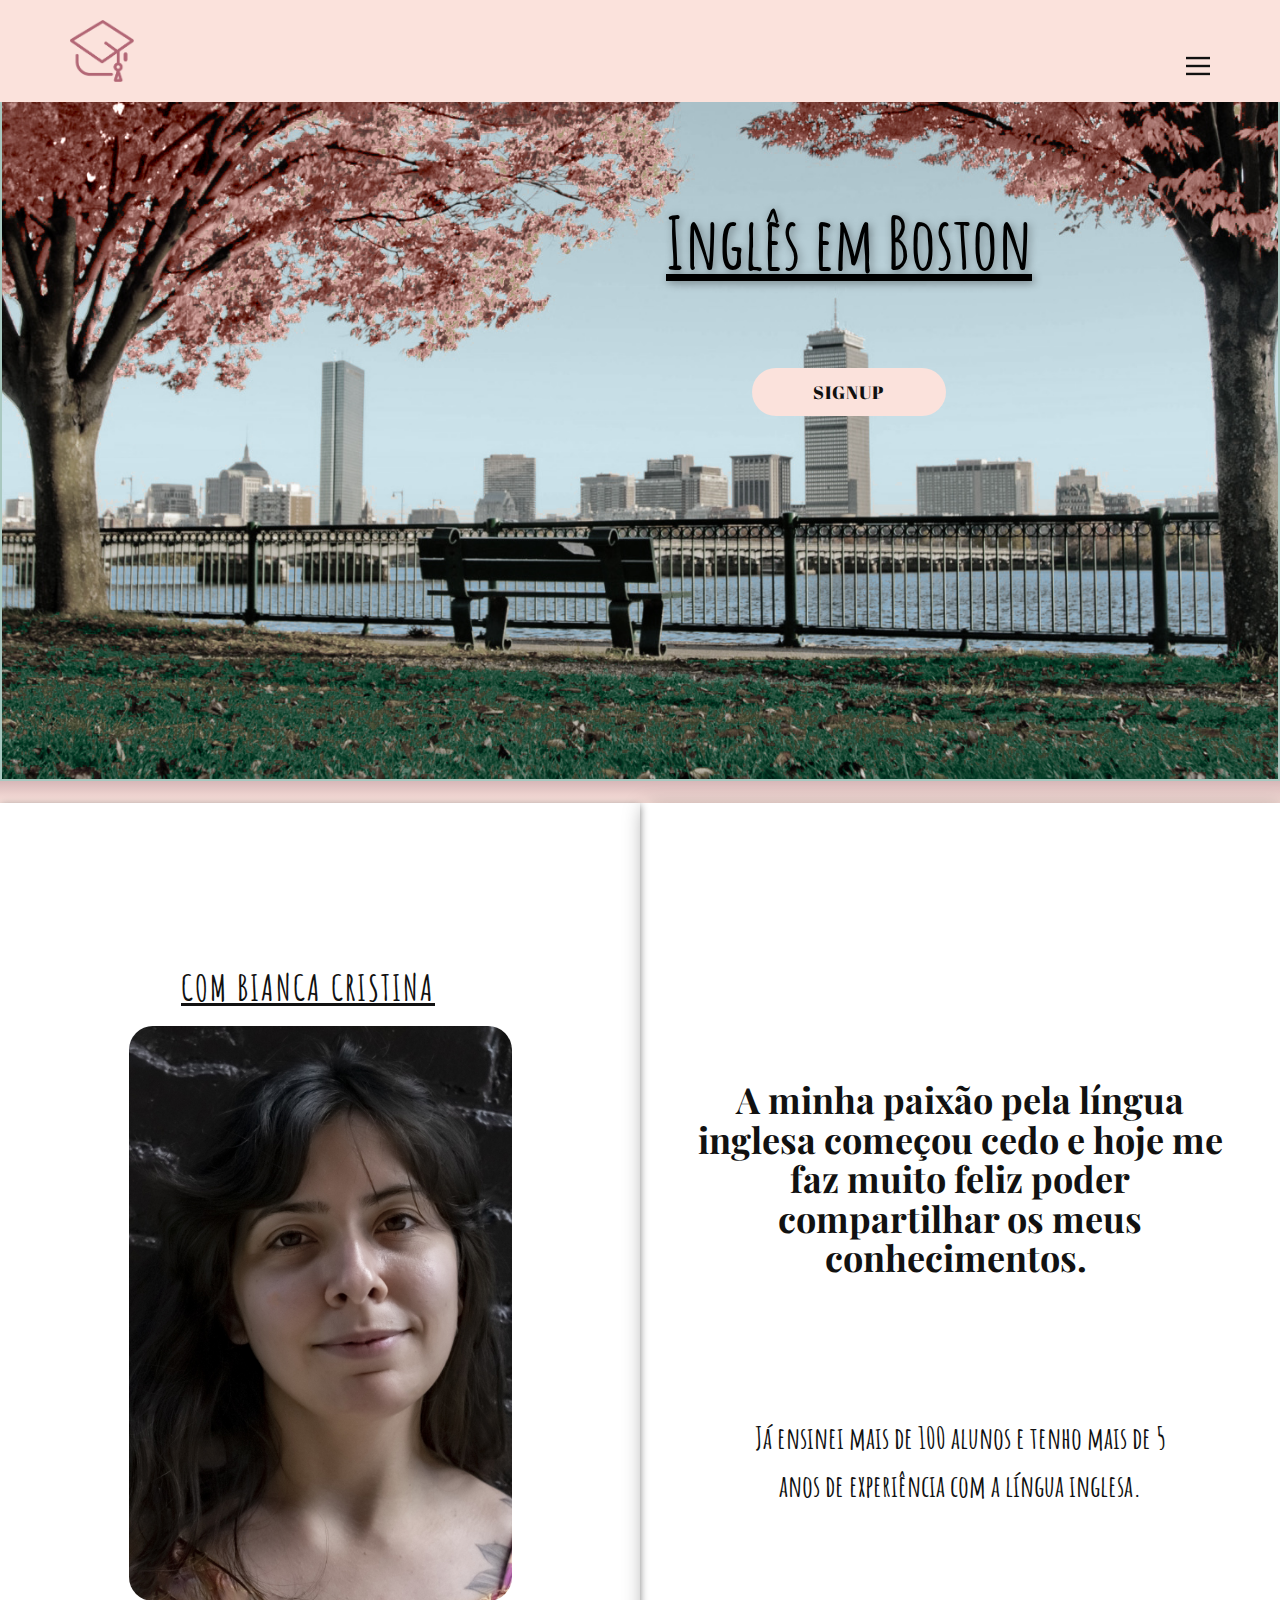
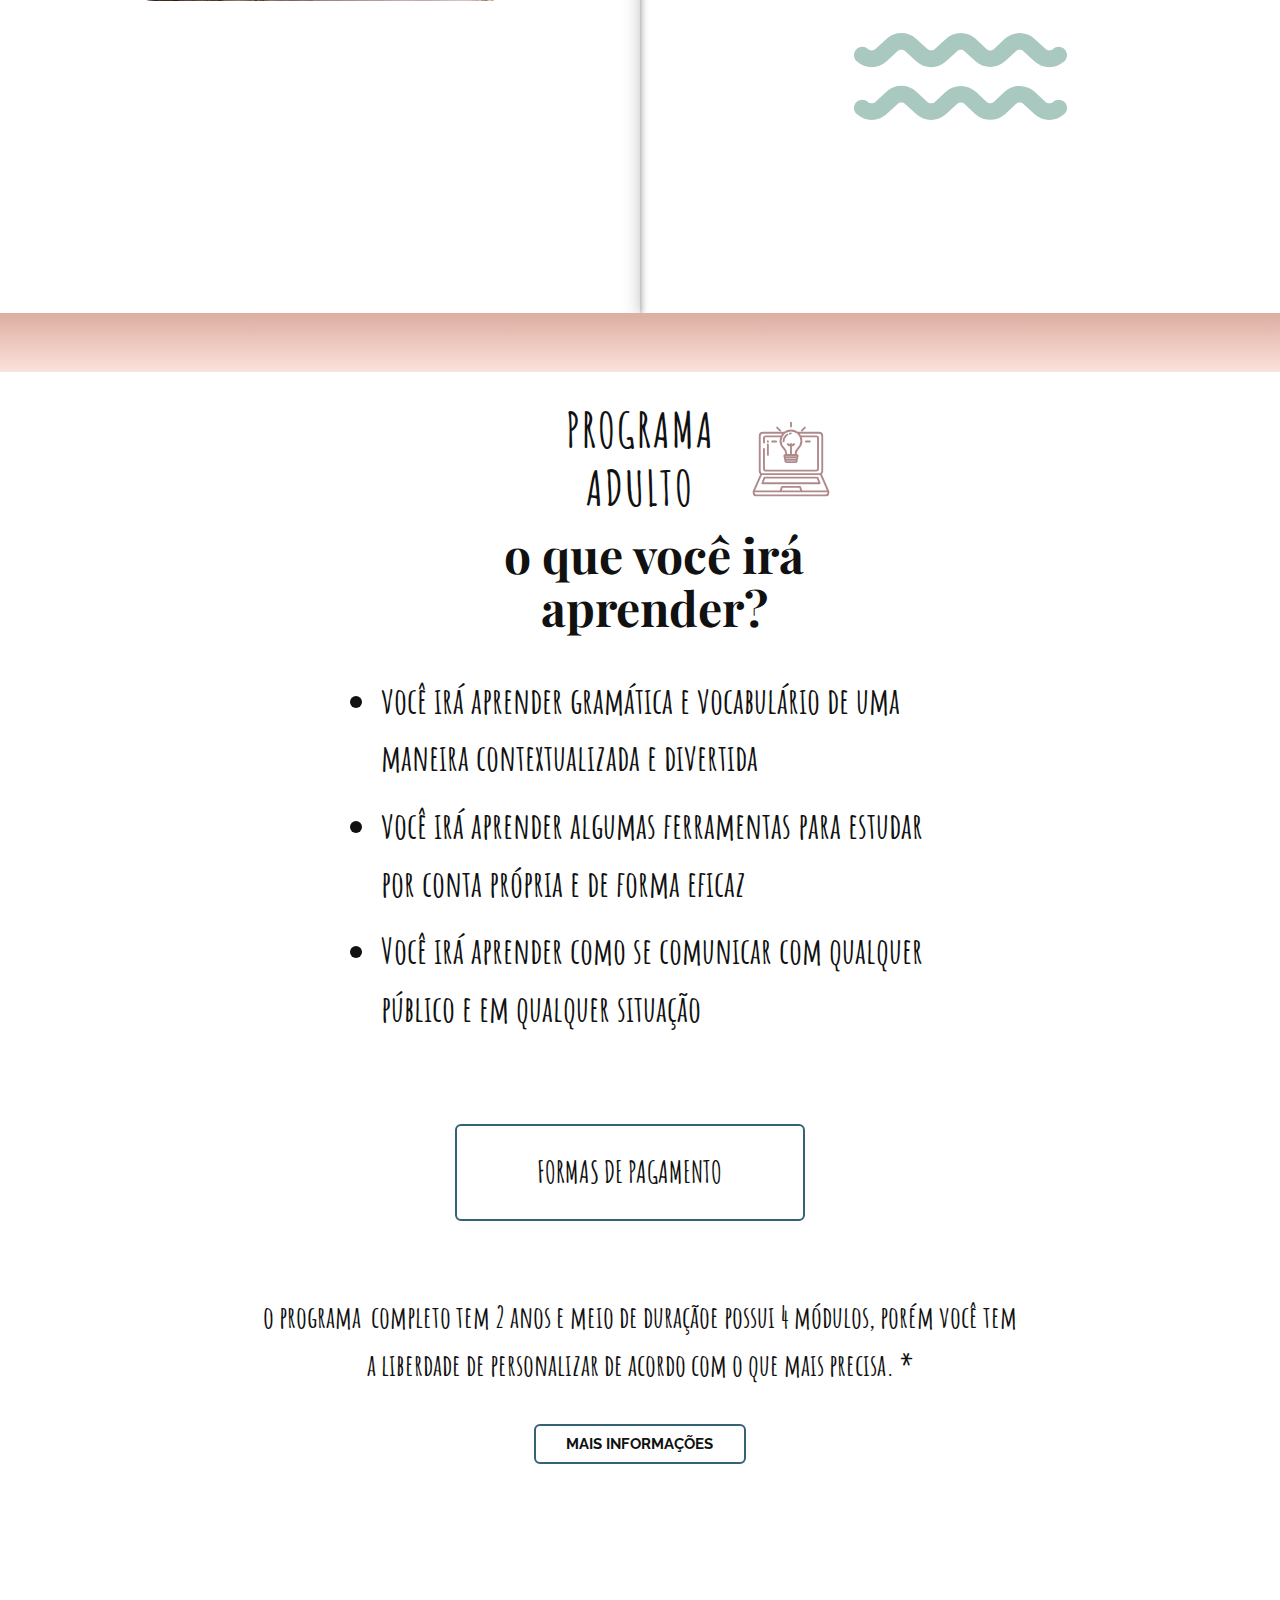
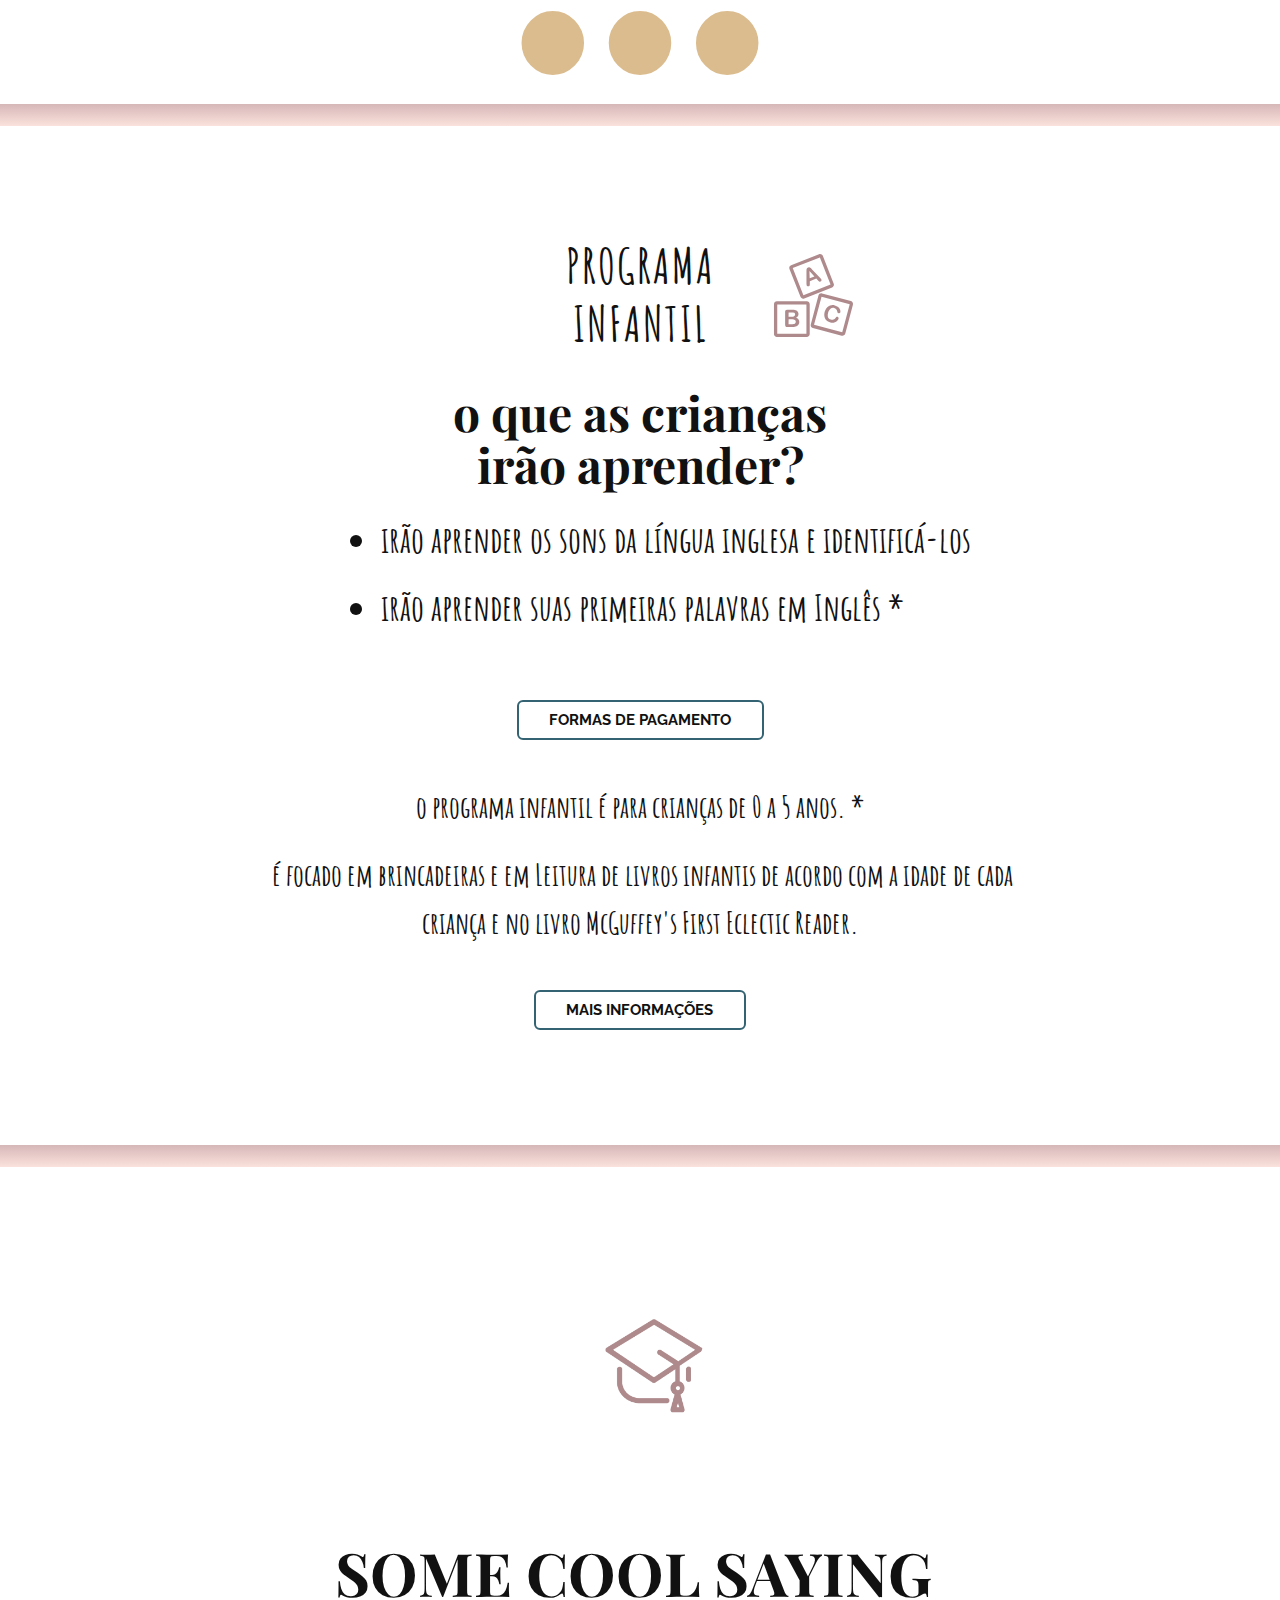
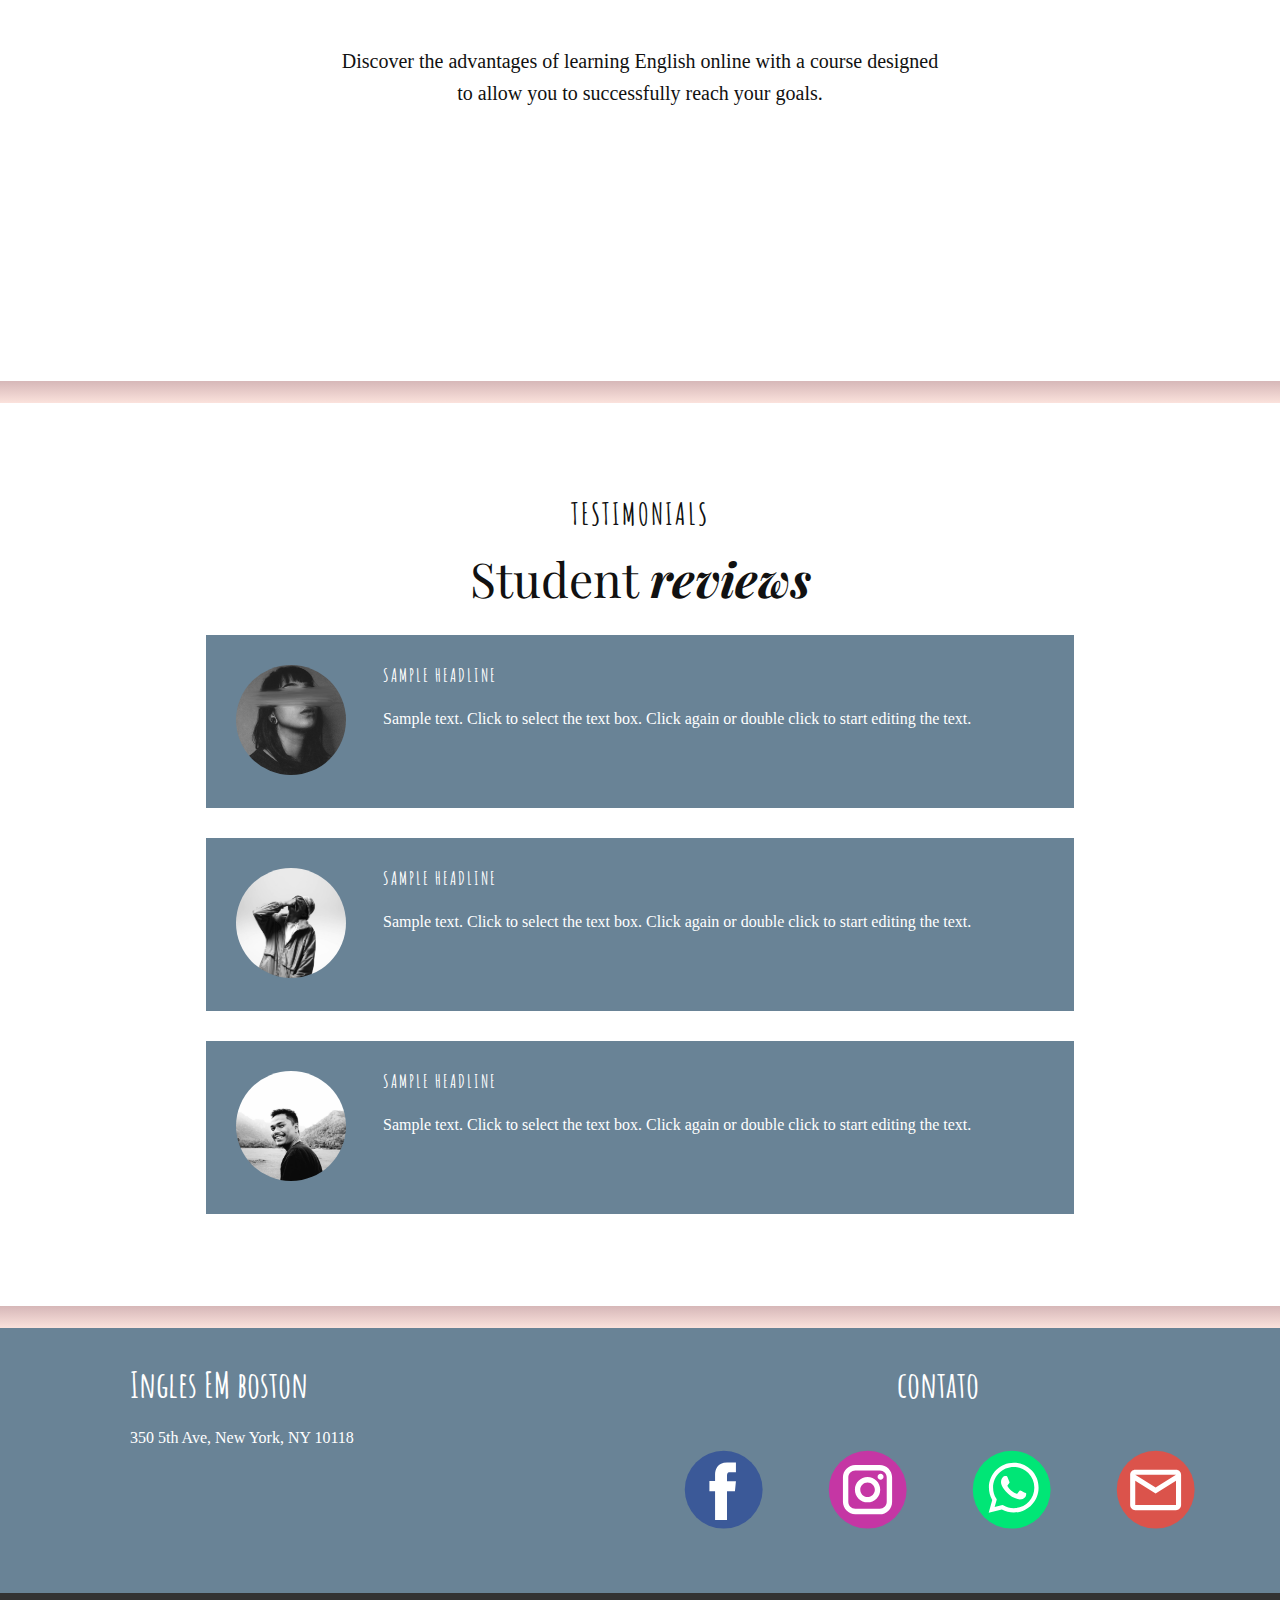
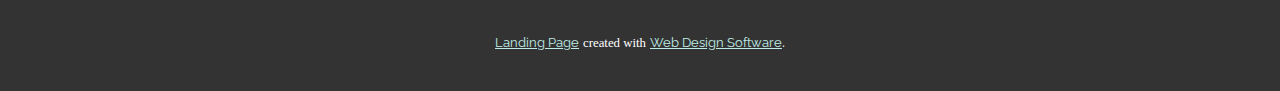
==== index.html @ 0d4ca905 "Add files via upload" ====
<!DOCTYPE html>
<html style="font-size: 16px;" lang="pt-US">
  <head>
    <meta name="viewport" content="width=device-width, initial-scale=1.0">
    <meta charset="utf-8">
    <meta name="keywords" content="English without rules. Start speaking properly!, Feature of my technique, Certified English teacher with 7 years of experience, What do you learn, Our course for those who:, English without rules. Start speaking properly!, Student reviews, + 1 141 66 77">
    <meta name="description" content="">
    <meta name="page_type" content="np-template-header-footer-from-plugin">
    <title>Page 1</title>
    <link rel="stylesheet" href="nicepage.css" media="screen">
<link rel="stylesheet" href="Page-1.css" media="screen">
    <script class="u-script" type="text/javascript" src="jquery.js" defer=""></script>
    <script class="u-script" type="text/javascript" src="nicepage.js" defer=""></script>
    <meta name="generator" content="Nicepage 3.15.3, nicepage.com">
    <link rel="icon" href="images/favicon.png">
    
    <link id="u-theme-google-font" rel="stylesheet" href="https://fonts.googleapis.com/css?family=Raleway:100,100i,200,200i,300,300i,400,400i,500,500i,600,600i,700,700i,800,800i,900,900i">
    <link id="u-page-google-font" rel="stylesheet" href="https://fonts.googleapis.com/css?family=Playfair+Display:400,400i,500,500i,600,600i,700,700i,800,800i,900,900i|Abril+Fatface:400">
    
    
    
    
    
    
    
    
    
    
    
    
    
    <script type="application/ld+json">{
		"@context": "http://schema.org",
		"@type": "Organization",
		"name": "emboston",
		"url": "index.html",
		"logo": "images/chapeu-bipng.png",
		"sameAs": [
				"https://www.facebook.com/Ingl%C3%AAs-em-Boston-107835641456613",
				"https://www.instagram.com/iebiancacristina/",
				"https://api.whatsapp.com/send?phone=16179925750",
				"https://nicepage.com/c/product-list-html-templates"
		]
}</script>
    <meta property="og:title" content="Page 1">
    <meta property="og:type" content="website">
    <meta name="theme-color" content="#38817a">
    <link rel="canonical" href="index.html">
    <meta property="og:url" content="index.html">
  <script>
    function gdprConfirmed() {
        return true;
    }
    if (gdprConfirmed()) {
    document.write("\
    \
    <!-- Google Analytics -->\
    <gascript async src=\"https://www.googletagmanager.com/gtag/js?id=UA-198109753-2\"></gascript>\
    <gascript>\
        window.dataLayer = window.dataLayer || [];\
        function gtag(){dataLayer.push(arguments);}\
        gtag('js', new Date());\
        gtag('config', 'UA-198109753-2');\
    </gascript>\
    <!-- End Google Analytics -->\
    ".replace(/gascript/g, 'script'));
    }
    </script></head>
  <body data-home-page="Page-1.html" data-home-page-title="Page 1" class="u-body u-overlap"><header class="u-clearfix u-header u-sticky u-white u-header" id="sec-c022"><div class="u-clearfix u-sheet u-sheet-1">
        <a href="https://nicepage.com" class="u-image u-logo u-image-1" data-image-width="282" data-image-height="274">
          <img src="images/chapeu-bipng.png" class="u-logo-image u-logo-image-1" data-image-width="64">
        </a>
        <nav class="u-align-left u-font-size-14 u-menu u-menu-dropdown u-nav-spacing-25 u-offcanvas u-menu-1" data-responsive-from="XL">
          <div class="menu-collapse">
            <a class="u-button-style u-nav-link" href="#" style="padding: 4px 0px; font-size: calc(1em + 8px);">
              <svg class="u-svg-link" preserveAspectRatio="xMidYMin slice" viewBox="0 0 302 302" style=""><use xmlns:xlink="http://www.w3.org/1999/xlink" xlink:href="#svg-7b92"></use></svg>
              <svg xmlns="http://www.w3.org/2000/svg" xmlns:xlink="http://www.w3.org/1999/xlink" version="1.1" id="svg-7b92" x="0px" y="0px" viewBox="0 0 302 302" style="enable-background:new 0 0 302 302;" xml:space="preserve" class="u-svg-content"><g><rect y="36" width="302" height="30"></rect><rect y="236" width="302" height="30"></rect><rect y="136" width="302" height="30"></rect>
</g><g></g><g></g><g></g><g></g><g></g><g></g><g></g><g></g><g></g><g></g><g></g><g></g><g></g><g></g><g></g></svg>
            </a>
          </div>
          <div class="u-custom-menu u-nav-container">
            <ul class="u-nav u-unstyled u-nav-1"><li class="u-nav-item"><a class="u-button-style u-nav-link u-text-active-palette-1-base u-text-hover-palette-2-base" href="Page-1.html#sec-4484" data-page-id="183409374" style="padding: 10px;">home</a>
</li><li class="u-nav-item"><a class="u-button-style u-nav-link u-text-active-palette-1-base u-text-hover-palette-2-base" href="https://www.calendar.com/biancacristina/english/" style="padding: 10px;">Free consultation</a>
</li><li class="u-nav-item"><a class="u-button-style u-nav-link u-text-active-palette-1-base u-text-hover-palette-2-base" href="Page-1.html#sec-b39c" data-page-id="183409374" style="padding: 10px;">About Bianca</a>
</li><li class="u-nav-item"><a class="u-button-style u-nav-link u-text-active-palette-1-base u-text-hover-palette-2-base" href="Page-1.html#sec-cc97" data-page-id="183409374" style="padding: 10px;">Adult Program</a>
</li><li class="u-nav-item"><a class="u-button-style u-nav-link u-text-active-palette-1-base u-text-hover-palette-2-base" href="Page-1.html#carousel_9c53" data-page-id="183409374" style="padding: 10px;">Children Program</a>
</li><li class="u-nav-item"><a class="u-button-style u-nav-link u-text-active-palette-1-base u-text-hover-palette-2-base" href="Page-1.html#sec-eed5" data-page-id="183409374" style="padding: 10px;">contact</a>
</li></ul>
          </div>
          <div class="u-custom-menu u-nav-container-collapse">
            <div class="u-align-center u-black u-container-style u-inner-container-layout u-opacity u-opacity-95 u-sidenav">
              <div class="u-sidenav-overflow">
                <div class="u-menu-close"></div>
                <ul class="u-align-center u-nav u-popupmenu-items u-unstyled u-nav-2"><li class="u-nav-item"><a class="u-button-style u-nav-link" href="Page-1.html#sec-4484" data-page-id="183409374" style="padding: 10px;">home</a>
</li><li class="u-nav-item"><a class="u-button-style u-nav-link" href="https://www.calendar.com/biancacristina/english/" style="padding: 10px;">Free consultation</a>
</li><li class="u-nav-item"><a class="u-button-style u-nav-link" href="Page-1.html#sec-b39c" data-page-id="183409374" style="padding: 10px;">About Bianca</a>
</li><li class="u-nav-item"><a class="u-button-style u-nav-link" href="Page-1.html#sec-cc97" data-page-id="183409374" style="padding: 10px;">Adult Program</a>
</li><li class="u-nav-item"><a class="u-button-style u-nav-link" href="Page-1.html#carousel_9c53" data-page-id="183409374" style="padding: 10px;">Children Program</a>
</li><li class="u-nav-item"><a class="u-button-style u-nav-link" href="Page-1.html#sec-eed5" data-page-id="183409374" style="padding: 10px;">contact</a>
</li></ul>
              </div>
            </div>
            <div class="u-black u-menu-overlay u-opacity u-opacity-70"></div>
          </div>
        </nav>
      </div></header>
    <section class="u-align-center u-border-2 u-border-custom-color-9 u-clearfix u-image u-section-1" id="sec-4484" data-image-width="1600" data-image-height="900">
      <div class="u-clearfix u-sheet u-sheet-1">
        <h1 class="u-text u-text-black u-text-1" data-animation-name="zoomIn" data-animation-duration="1000" data-animation-delay="0" data-animation-direction="Down">Inglês em Bost​on</h1>
        <a href="https://www.calendar.com/ingles-em-boston/15-30-meetings/" class="u-btn u-btn-round u-button-style u-custom-color-16 u-custom-font u-hover-custom-color-14 u-radius-50 u-btn-1">signup</a>
      </div>
    </section>
    <section class="u-clearfix u-gradient u-section-2" id="sec-4e7a">
      <div class="u-clearfix u-sheet u-sheet-1"></div>
    </section>
    <section class="u-clearfix u-valign-middle-lg u-valign-middle-xl u-section-3" id="sec-8305">
      <div class="u-clearfix u-expanded-width u-layout-wrap u-layout-wrap-1">
        <div class="u-layout">
          <div class="u-layout-row">
            <div class="u-container-style u-layout-cell u-right-cell u-shape-rectangle u-size-30 u-layout-cell-1">
              <div class="u-container-layout u-container-layout-1">
                <h6 class="u-text u-text-1">COM BIANCA CRISTINA</h6>
                <img class="u-image u-image-round u-radius-24 u-image-1" src="images/bianca_ME.jpg" alt="" data-image-width="1066" data-image-height="1600">
              </div>
            </div>
            <div class="u-container-style u-layout-cell u-left-cell u-opacity u-opacity-55 u-shape-rectangle u-size-30 u-layout-cell-2">
              <div class="u-container-layout u-container-layout-2">
                <h2 class="u-align-center u-custom-font u-font-playfair-display u-text u-text-2">
                  <span style="font-weight: 700;">A minha paixão pela língua inglesa começou cedo e hoje me faz muito feliz poder compartilhar os meus conhecimentos.&nbsp;</span>
                </h2>
                <p class="u-align-center u-custom-font u-heading-font u-text u-text-3">Já ensinei mais de 100 alunos e tenho mais de 5 anos de experiência com a língua inglesa.</p><span class="u-icon u-icon-circle u-text-custom-color-9 u-icon-1"><svg class="u-svg-link" preserveAspectRatio="xMidYMin slice" viewBox="0 0 512 512" style=""><use xmlns:xlink="http://www.w3.org/1999/xlink" xlink:href="#svg-22c2"></use></svg><svg class="u-svg-content" viewBox="0 0 512 512" id="svg-22c2"><path d="m469.539 360.599c-12.87 0-25.74-4.721-36.002-14.162l-26.416-24.304c-5.116-4.708-12.813-4.684-17.902.058l-25.486 23.749c-20.328 18.943-52.175 18.944-72.503 0l-25.486-23.749c-5.088-4.74-12.784-4.766-17.902-.058l-26.416 24.303c-20.525 18.884-51.48 18.883-72.005 0l-26.559-24.436c-5.084-4.678-12.754-4.679-17.839 0l-26.559 24.435c-20.525 18.883-51.48 18.884-72.005 0-8.129-7.479-8.656-20.131-1.178-28.26 7.478-8.128 20.131-8.657 28.26-1.178 5.086 4.679 12.754 4.678 17.84 0l26.559-24.435c20.524-18.883 51.48-18.883 72.004 0l26.56 24.436c5.085 4.678 12.755 4.679 17.84 0l26.415-24.303c9.862-9.073 22.641-14.064 36-14.064h.172c13.422.043 26.236 5.12 36.082 14.295l25.486 23.749c5.12 4.771 12.844 4.771 17.964 0l25.486-23.749c9.846-9.175 22.66-14.251 36.082-14.294 13.404-.019 26.268 4.952 36.172 14.064l26.416 24.303c5.085 4.678 12.755 4.679 17.84 0 8.128-7.479 20.781-6.951 28.26 1.178s6.951 20.781-1.178 28.26c-10.262 9.441-23.132 14.162-36.002 14.162zm36.002-141.163c8.129-7.479 8.656-20.131 1.178-28.26s-20.131-8.657-28.26-1.178c-5.085 4.679-12.755 4.679-17.84 0l-26.416-24.303c-9.904-9.112-22.769-14.082-36.172-14.064-13.422.043-26.236 5.12-36.082 14.294l-25.486 23.749c-5.12 4.771-12.844 4.771-17.964 0l-25.486-23.749c-9.846-9.175-22.66-14.252-36.082-14.295-.057 0-.114 0-.172 0-13.36 0-26.139 4.991-36 14.064l-26.415 24.303c-5.085 4.679-12.755 4.679-17.84 0l-26.56-24.436c-20.524-18.883-51.48-18.882-72.004 0l-26.559 24.435c-5.086 4.678-12.754 4.679-17.84 0-8.128-7.479-20.782-6.951-28.26 1.178-7.479 8.128-6.951 20.781 1.178 28.26 20.524 18.883 51.479 18.883 72.005 0l26.559-24.435c5.085-4.679 12.755-4.679 17.839 0l26.56 24.436c20.524 18.883 51.479 18.883 72.005 0l26.416-24.303c5.118-4.708 12.814-4.682 17.902.058l25.486 23.749c20.329 18.944 52.176 18.943 72.503 0l25.486-23.749c5.089-4.742 12.786-4.765 17.902-.058l26.416 24.304c10.262 9.441 23.132 14.162 36.002 14.162 12.869.001 25.739-4.72 36.001-14.162z"></path></svg></span>
              </div>
            </div>
          </div>
        </div>
      </div>
    </section>
    <section class="skrollable u-clearfix u-gradient u-section-4" id="sec-b39c">
      <div class="u-clearfix u-sheet u-sheet-1"></div>
    </section>
    <section class="u-align-center u-clearfix u-section-5" id="sec-cc97">
      <div class="u-clearfix u-sheet u-valign-middle u-sheet-1">
        <h6 class="u-text u-text-1">programa adulto</h6><span class="u-icon u-icon-circle u-text-custom-color-11 u-icon-1"><svg class="u-svg-link" preserveAspectRatio="xMidYMin slice" viewBox="0 0 512 512" style=""><use xmlns:xlink="http://www.w3.org/1999/xlink" xlink:href="#svg-9888"></use></svg><svg class="u-svg-content" viewBox="0 0 512 512" id="svg-9888"><path d="M444,414.589a5.836,5.836,0,0,0,.7-5.433l-13.49-36.282A5.968,5.968,0,0,0,425.588,369H86.412a6.005,6.005,0,0,0-5.625,3.915L67.3,409.154A5.782,5.782,0,0,0,72.922,417H439.078A5.852,5.852,0,0,0,444,414.589ZM81.551,405l9.032-24H421.417l9.032,24Z"></path><path d="M108,157.112a6,6,0,0,0-6,6v66.616a6,6,0,0,0,12,0V163.112A6,6,0,0,0,108,157.112Z"></path><path d="M108,136.156a6,6,0,0,0-6,6v3.2a6,6,0,0,0,12,0v-3.2A6,6,0,0,0,108,136.156Z"></path><path d="M256,54.541a6,6,0,0,0,6-6v-25.3a6,6,0,0,0-12,0v25.3A6,6,0,0,0,256,54.541Z"></path><path d="M351.3,150h25.313a6,6,0,0,0,0-12H351.3a6,6,0,0,0,0,12Z"></path><path d="M160.7,138H135.385a6,6,0,0,0,0,12H160.7a6,6,0,0,0,0-12Z"></path><path d="M325.242,80.584a5.978,5.978,0,0,0,4.241-1.756l19.753-19.74a6,6,0,1,0-8.483-8.488L321,70.34a6,6,0,0,0,4.241,10.244Z"></path><path d="M182.517,78.828A6,6,0,0,0,191,70.34L171.247,50.6a6,6,0,1,0-8.483,8.488Z"></path><path d="M208,149.415a6,6,0,0,0,6-6A44.875,44.875,0,0,1,227.4,111.307a45.609,45.609,0,0,1,9.008-6.94,6,6,0,0,0-6.071-10.351,57.656,57.656,0,0,0-11.381,8.764A56.793,56.793,0,0,0,202,143.415,6,6,0,0,0,208,149.415Z"></path><path d="M248.7,99.289a6.045,6.045,0,0,0,1.225-.126,45.667,45.667,0,0,1,5.484-.792,6,6,0,1,0-.99-11.959,57.616,57.616,0,0,0-6.931,1A6,6,0,0,0,248.7,99.289Z"></path><path d="M500.492,460h0L456.1,358.92a22.707,22.707,0,0,0-3.072-5.305,23.6,23.6,0,0,0,8.976-18.3V108.265A26.582,26.582,0,0,0,435.556,82H299.6a72.385,72.385,0,0,0-87.27,0H76.444A26.582,26.582,0,0,0,50,108.265V335.313a23.683,23.683,0,0,0,9.536,18.774,23.116,23.116,0,0,0-2.767,4.738L11.479,460.083l.025,0a5.951,5.951,0,0,0-.5,2.45v8.673A23.79,23.79,0,0,0,34.559,495H477.441A23.79,23.79,0,0,0,501,471.208v-8.673A7.691,7.691,0,0,0,500.492,460ZM213.41,96.892a60.479,60.479,0,1,1,83.857,87.152A53.893,53.893,0,0,0,280,223.333V224H262V174.188a10.268,10.268,0,0,0,3.843.717c5.736,0,8.548-4.182,10.059-6.429.24-.356.566-.842.818-1.167A6,6,0,0,0,276,155.351c-5.735,0-8.547,4.182-10.058,6.429l-.1.149c-.034-.052-.068-.1-.1-.149-1.511-2.247-4.323-6.429-10.058-6.429s-8.546,4.183-10.057,6.43c-.03.047-.063.094-.1.144l-.1-.144c-1.51-2.247-4.322-6.43-10.057-6.43a6,6,0,0,0-.719,11.958c.252.325.578.81.817,1.166,1.51,2.247,4.322,6.43,10.057,6.43a10.127,10.127,0,0,0,4.468-.994V224H232v-.667a52.941,52.941,0,0,0-16.947-38.992,60.417,60.417,0,0,1-1.643-87.449ZM224.1,255a2.01,2.01,0,0,1,0-4H287.9a1.984,1.984,0,0,1,1.808,2,2.118,2.118,0,0,1-1.96,2Zm62.4,13.5c0,1-.811,1.5-1.807,1.5H227.3c-1,0-1.807-.5-1.807-1.5s.811-1.5,1.807-1.5H284.7C285.693,267,286.5,267.5,286.5,268.5ZM220.957,239c-1,0-1.834-.5-1.834-1.5s.785-1.5,1.782-1.5H291.1c1,0,1.808.5,1.808,1.5s-.811,1.5-1.808,1.5ZM62,108.265A14.307,14.307,0,0,1,76.265,94H199.848a72.38,72.38,0,0,0-7.448,11H94.264A17.264,17.264,0,0,0,77,122.264V150a6,6,0,0,0,6,6h0a6,6,0,0,0,6-6V123.009A6.027,6.027,0,0,1,95.009,117h92.162a72.5,72.5,0,0,0,19.768,76.182A40.915,40.915,0,0,1,220,223.333v.3A13.949,13.949,0,0,0,207.057,237.4a13.775,13.775,0,0,0,4.4,10.057,13.758,13.758,0,0,0,3.214,15.616,12.7,12.7,0,0,0-1.173,5.557A13.784,13.784,0,0,0,227.38,282h57.1c7.666,0,14.213-6.275,14.017-13.938a13.248,13.248,0,0,0-1.173-5.1,13.6,13.6,0,0,0,3.2-15.534,13.766,13.766,0,0,0,4.417-10.044A13.936,13.936,0,0,0,292,223.631v-.348a41.823,41.823,0,0,1,13.444-30.455A72.456,72.456,0,0,0,324.821,117h92.915A5.264,5.264,0,0,1,423,122.264V318.042A5.975,5.975,0,0,1,417.042,324H94.958A5.975,5.975,0,0,1,89,318.042V192a6,6,0,0,0-6-6h0a6,6,0,0,0-6,6V318.042A18.011,18.011,0,0,0,94.958,336H417.736A17.264,17.264,0,0,0,435,318.736V122.264A17.264,17.264,0,0,0,417.736,105H319.569a72.521,72.521,0,0,0-7.478-11H435.556A14.487,14.487,0,0,1,450,108.444V335.313A11.721,11.721,0,0,1,438.313,347H73.917A11.952,11.952,0,0,1,62,335.083Zm5.811,255.7a11.684,11.684,0,0,1,4.243-5l368.667-.187a12.068,12.068,0,0,1,4.386,5.293L485.813,457h-158.1l-8.206-24.843a6.038,6.038,0,0,0-5.7-4.157H198.186a6.038,6.038,0,0,0-5.7,4.157L184.284,457H26.26ZM315.076,457H196.924l5.6-17H309.479ZM489,471.208A11.778,11.778,0,0,1,477.441,483H34.559A11.778,11.778,0,0,1,23,471.208V469H489Z"></path></svg></span>
        <h2 class="u-custom-font u-font-playfair-display u-text u-text-2"><b>o que você irá aprender?</b>
        </h2>
        <ul class="u-align-left u-custom-font u-heading-font u-spacing-10 u-text u-text-3">
          <li>você irá aprender gramática e vocabulário de uma maneira contextualizada e divertida</li>
          <li>você irá aprender algumas ferramentas para estudar por conta própria e de forma eficaz</li>
          <li>Você irá aprender como se comunicar com qualquer público e em qualquer situação</li>
        </ul>
        <a href="https://nicepage.com/c/sports-website-templates" class="u-border-2 u-border-palette-2-base u-btn u-btn-round u-button-style u-custom-font u-heading-font u-hover-palette-2-base u-none u-radius-6 u-text-body-color u-text-hover-white u-btn-1">FORMAS DE PAGAMENTO</a>
        <p class="u-custom-font u-heading-font u-text u-text-4">o programa&nbsp; completo tem 2 anos e meio de duraçãoe possui 4 módulos, porém você tem a liberdade de personalizar de acordo com o que mais precisa. *</p>
        <a href="https://nicepage.com/c/team-html-templates" class="u-border-2 u-border-palette-2-base u-btn u-btn-round u-button-style u-hover-palette-2-base u-none u-radius-6 u-text-body-color u-text-hover-white u-btn-2">MAIS INFORMAÇÕES</a>
        <div class="u-border-3 u-border-custom-color-10 u-shape u-shape-svg u-text-custom-color-10 u-white u-shape-1">
          <svg class="u-svg-link" preserveAspectRatio="none" viewBox="0 0 160 40" style=""><use xmlns:xlink="http://www.w3.org/1999/xlink" xlink:href="#svg-d0e6"></use></svg>
          <svg class="u-svg-content" viewBox="-1.5 -1.5 163 43" x="0px" y="0px" id="svg-d0e6"><path d="M60,20C60,9.1,69.1,0,80,0s20,9.1,20,20s-9.1,20-20,20S60,30.9,60,20z M0,20C0,9.1,9.1,0,20,0s20,9.1,20,20s-9.1,20-20,20
	S0,30.9,0,20z M120,20c0-10.9,9.1-20,20-20s20,9.1,20,20s-9.1,20-20,20S120,30.9,120,20z"></path></svg>
        </div>
      </div>
    </section>
    <section class="u-clearfix u-gradient u-section-6" id="sec-49f9">
      <div class="u-clearfix u-sheet u-sheet-1"></div>
    </section>
    <section class="u-align-center u-clearfix u-section-7" id="carousel_9c53">
      <div class="u-clearfix u-sheet u-sheet-1">
        <h6 class="u-text u-text-1">programa infantil</h6><span class="u-icon u-icon-circle u-spacing-16 u-text-custom-color-11 u-white u-icon-1"><svg class="u-svg-link" preserveAspectRatio="xMidYMin slice" viewBox="0 0 404.556 404.556" style=""><use xmlns:xlink="http://www.w3.org/1999/xlink" xlink:href="#svg-fae6"></use></svg><svg class="u-svg-content" viewBox="0 0 404.556 404.556" x="0px" y="0px" id="svg-fae6" style="enable-background:new 0 0 404.556 404.556;"><g><g><path d="M300.903,144.956l-53.28-136c-2.961-7.247-11.17-10.8-18.48-8l-136,53.28c-7.312,2.894-10.893,11.168-8,18.48l53.68,136    c2.894,7.312,11.168,10.893,18.48,8l135.6-53.28C300.215,160.542,303.796,152.268,300.903,144.956z M153.063,201.116l-52-132.32    l132.32-52.08l52,132.4L153.063,201.116z"></path>
</g>
</g><g><g><path d="M169.543,230.316H23.863c-7.865,0-14.24,6.375-14.24,14.24v145.76c0,7.865,6.375,14.24,14.24,14.24h145.68    c7.865,0,14.24-6.375,14.24-14.24v-145.76C183.783,236.691,177.407,230.316,169.543,230.316z M167.783,388.476H25.623v-142.16    h142.16V388.476z"></path>
</g>
</g><g><g><path d="M384.663,229.516l-140.8-37.44c-7.677-1.873-15.439,2.755-17.44,10.4l-37.44,140.8    c-2.034,7.597,2.476,15.404,10.073,17.438c0.002,0.001,0.005,0.001,0.007,0.002l140.8,37.44    c7.597,2.034,15.404-2.476,17.438-10.073c0.001-0.002,0.001-0.005,0.002-0.007l37.12-141.12    C396.48,239.453,392.134,231.687,384.663,229.516z M342.343,381.516l-137.44-36.08l36.56-137.36l137.36,36.56L342.343,381.516z"></path>
</g>
</g><g><g><path d="M240.823,124.636c-1.453-2.764-3.375-5.254-5.68-7.36l-40-42.16l-4.72-5.12c-1.186-1.23-2.5-2.329-3.92-3.28    c-1.436-0.977-3.079-1.607-4.8-1.84c-4.094-0.286-8.097,1.303-10.88,4.32c-1.1,1.35-1.867,2.939-2.24,4.64    c-0.406,2-0.594,4.039-0.56,6.08c0,2.32,0,4.32,0,6v58.24c0.16,2.4,0.293,4.24,0.4,5.52c0.061,1.203,0.304,2.39,0.72,3.52    c0.778,1.877,2.321,3.333,4.24,4c1.948,0.8,4.132,0.8,6.08,0c1.981-0.563,3.563-2.056,4.24-4c0.6-3.081,0.815-6.226,0.64-9.36    v-11.44l31.6-12.4l7.52,8l3.44,3.44c0.98,1.036,2.081,1.949,3.28,2.72c0.9,0.542,1.913,0.87,2.96,0.96    c1.175,0.085,2.353-0.107,3.44-0.56c1.88-0.772,3.396-2.231,4.24-4.08C241.619,128.611,241.619,126.501,240.823,124.636z     M183.623,118.796l-1.12-36.32l24.32,27.2L183.623,118.796z"></path>
</g>
</g><g><g><path d="M116.663,311.196c7.621-2.846,12.621-10.186,12.48-18.32c0.007-2.346-0.4-4.675-1.2-6.88c-0.785-2.187-1.95-4.218-3.44-6    c-1.469-1.775-3.227-3.29-5.2-4.48c-2.455-1.469-5.172-2.447-8-2.88c-3.415-0.522-6.866-0.762-10.32-0.72h-26.56    c-2.881-0.314-5.767,0.551-8,2.4c-1.825,2.245-2.687,5.121-2.4,8v62.72c-0.292,2.867,0.539,5.735,2.32,8    c2.231,1.916,5.159,2.814,8.08,2.48h25.52c3.725-0.115,7.438-0.463,11.12-1.04c3.019-0.355,5.979-1.108,8.8-2.24    c3.95-1.645,7.32-4.43,9.68-8c2.41-3.771,3.662-8.165,3.6-12.64C133.327,321.698,126.378,313.097,116.663,311.196z     M81.063,284.796h13.36c4.654-0.24,9.308,0.467,13.68,2.08c3.025,1.461,4.815,4.657,4.48,8c0.018,1.885-0.48,3.738-1.44,5.36    c-1.1,2.149-2.994,3.785-5.28,4.56c-3.169,0.916-6.464,1.321-9.76,1.2h-15.44L81.063,284.796z M115.943,330.476    c0,8.213-5.707,12.32-17.12,12.32h-18.16l0.4-24.32h17.36c4.608-0.291,9.206,0.706,13.28,2.88    C114.64,323.423,116.255,326.898,115.943,330.476z"></path>
</g>
</g><g><g><path d="M331.943,271.436c-2.04-5.048-5.313-9.504-9.52-12.96c-4.641-3.872-10.118-6.61-16-8c-5.204-1.439-10.639-1.846-16-1.2    c-5.156,0.629-10.119,2.347-14.56,5.04c-4.595,2.83-8.547,6.59-11.6,11.04c-3.44,5.065-5.959,10.699-7.44,16.64    c-1.04,3.79-1.684,7.677-1.92,11.6c-0.206,3.669,0.035,7.35,0.72,10.96c0.645,3.428,1.72,6.761,3.2,9.92    c1.539,3.242,3.592,6.214,6.08,8.8c2.478,2.538,5.34,4.671,8.48,6.32c3.584,1.864,7.368,3.313,11.28,4.32    c5.013,1.44,10.265,1.848,15.44,1.2c4.36-0.671,8.531-2.252,12.24-4.64c3.066-1.916,5.773-4.352,8-7.2    c1.894-2.359,3.282-5.082,4.08-8c0.562-1.885,0.3-3.919-0.72-5.6c-0.972-1.685-2.59-2.899-4.48-3.36    c-1.848-0.666-3.904-0.398-5.52,0.72c-1.545,1.266-2.87,2.78-3.92,4.48c-2.484,3.615-5.995,6.402-10.08,8    c-4.159,1.356-8.641,1.356-12.8,0c-3.779-0.734-7.289-2.475-10.16-5.04c-2.777-3.159-4.509-7.099-4.96-11.28    c-0.536-5.381-0.02-10.816,1.52-16c1.427-8.033,5.547-15.34,11.68-20.72c5.124-3.989,11.865-5.241,18.08-3.36    c3.791,0.87,7.225,2.88,9.84,5.76c2.56,3.19,4.316,6.949,5.12,10.96c0.408,2.124,1.136,4.174,2.16,6.08    c1.032,1.433,2.581,2.409,4.32,2.72c1.829,0.506,3.788,0.184,5.36-0.88c1.625-0.983,2.802-2.562,3.28-4.4    C333.986,279.354,333.567,275.189,331.943,271.436z"></path>
</g>
</g></svg></span>
        <h2 class="u-custom-font u-font-playfair-display u-text u-text-2"><b>o que as crianças irão aprender?</b>
        </h2>
        <ul class="u-align-left u-custom-font u-heading-font u-spacing-10 u-text u-text-3">
          <li>irão aprender os sons da língua inglesa e identificá-los</li>
          <li>irão aprender suas primeiras palavras em Inglês *</li>
        </ul>
        <a href="https://nicepage.com/k/quiz-html-templates" class="u-border-2 u-border-palette-2-base u-btn u-btn-round u-button-style u-hover-palette-2-base u-none u-radius-6 u-text-body-color u-text-hover-white u-btn-1">FORMAS DE PAGAMENTO</a>
        <p class="u-custom-font u-heading-font u-text u-text-4">o programa infantil é para crianças de 0 a 5 anos. *</p>
        <p class="u-custom-font u-heading-font u-text u-text-5">&nbsp;é focado em brincadeiras e em Leitura de livros infantis de acordo com a idade de cada criança e no livro&nbsp;McGuffey's First Eclectic Reader.</p>
        <a href="https://nicepage.com/c/team-html-templates" class="u-border-2 u-border-palette-2-base u-btn u-btn-round u-button-style u-hover-palette-2-base u-none u-radius-6 u-text-body-color u-text-hover-white u-btn-2">MAIS INFORMAÇÕES</a>
      </div>
    </section>
    <section class="u-clearfix u-gradient u-section-8" id="sec-3114">
      <div class="u-clearfix u-sheet u-sheet-1"></div>
    </section>
    <section class="u-align-center u-clearfix u-section-9" id="carousel_24b3">
      <div class="u-clearfix u-sheet u-sheet-1">
        <img src="images/Untitleddesign.png" alt="" class="u-image u-image-contain u-image-default u-image-1" data-image-width="500" data-image-height="500">
        <h2 class="u-custom-font u-font-playfair-display u-text u-text-1"><b>SOME COOL SAYING&nbsp;</b>
        </h2>
        <p class="u-text u-text-2">Discover the advantages of learning English online with a course designed to allow you to successfully reach your goals.</p>
      </div>
    </section>
    <section class="u-clearfix u-gradient u-section-10" id="sec-7f91">
      <div class="u-clearfix u-sheet u-sheet-1"></div>
    </section>
    <section class="u-align-center u-clearfix u-section-11" id="sec-245b">
      <div class="u-clearfix u-sheet u-valign-middle u-sheet-1">
        <h6 class="u-text u-text-1">testimonials</h6>
        <h2 class="u-custom-font u-font-playfair-display u-text u-text-2">Student <b><i>reviews</i></b>
        </h2>
        <div class="u-list u-list-1">
          <div class="u-repeater u-repeater-1">
            <div class="u-container-style u-custom-color-13 u-list-item u-repeater-item u-list-item-1">
              <div class="u-container-layout u-similar-container u-valign-top u-container-layout-1">
                <div alt="" class="u-image u-image-circle u-image-1" data-image-width="864" data-image-height="1080"></div>
                <h6 class="u-text u-text-3">Sample Headline</h6>
                <p class="u-text u-text-4">Sample text. Click to select the text box. Click again or double click to start editing the text.</p>
              </div>
            </div>
            <div class="u-container-style u-custom-color-13 u-list-item u-repeater-item u-list-item-2">
              <div class="u-container-layout u-similar-container u-valign-top u-container-layout-2">
                <div alt="" class="u-image u-image-circle u-image-2" data-image-width="980" data-image-height="1500"></div>
                <h6 class="u-text u-text-5">Sample Headline</h6>
                <p class="u-text u-text-6">Sample text. Click to select the text box. Click again or double click to start editing the text.</p>
              </div>
            </div>
            <div class="u-container-style u-custom-color-13 u-list-item u-repeater-item u-list-item-3">
              <div class="u-container-layout u-similar-container u-valign-top u-container-layout-3">
                <div alt="" class="u-image u-image-circle u-image-3" data-image-width="1260" data-image-height="698"></div>
                <h6 class="u-text u-text-7">Sample Headline</h6>
                <p class="u-text u-text-8">Sample text. Click to select the text box. Click again or double click to start editing the text.</p>
              </div>
            </div>
          </div>
        </div>
      </div>
    </section>
    <section class="u-clearfix u-gradient u-section-12" id="sec-eed5">
      <div class="u-clearfix u-sheet u-sheet-1"></div>
    </section>
    <style class="u-overlap-style">.u-overlap:not(.u-sticky-scroll) .u-header {
background-color: #fbe2dc !important
}</style>
    
    
    <footer class="u-align-left u-clearfix u-custom-color-13 u-footer u-footer" id="sec-842e"><div class="u-clearfix u-sheet u-valign-middle u-sheet-1">
        <div class="u-clearfix u-expanded-width u-gutter-0 u-layout-wrap u-layout-wrap-1">
          <div class="u-gutter-0 u-layout">
            <div class="u-layout-row">
              <div class="u-align-left u-container-style u-layout-cell u-left-cell u-size-30 u-layout-cell-1">
                <div class="u-container-layout u-valign-top-lg u-valign-top-md u-valign-top-xl u-container-layout-1">
                  <h2 class="u-text u-text-1">Ingles EM boston</h2>
                  <p class="u-text u-text-2">350 5th Ave, New York, NY 10118</p>
                </div>
              </div>
              <div class="u-align-left u-container-style u-layout-cell u-right-cell u-size-30 u-layout-cell-2">
                <div class="u-container-layout u-valign-bottom-sm u-valign-top-lg u-valign-top-md u-valign-top-xl u-container-layout-2">
                  <h2 class="u-text u-text-3">contato</h2>
                  <div class="u-social-icons u-spacing-65 u-social-icons-1">
                    <a class="u-social-url" title="facebook" target="_blank" href="https://www.facebook.com/Ingl%C3%AAs-em-Boston-107835641456613"><span class="u-icon u-icon-circle u-social-facebook u-social-icon u-icon-1"><svg class="u-svg-link" preserveAspectRatio="xMidYMin slice" viewBox="0 0 112 112" style=""><use xmlns:xlink="http://www.w3.org/1999/xlink" xlink:href="#svg-7571"></use></svg><svg class="u-svg-content" viewBox="0 0 112 112" x="0" y="0" id="svg-7571"><circle fill="currentColor" cx="56.1" cy="56.1" r="55"></circle><path fill="#FFFFFF" d="M73.5,31.6h-9.1c-1.4,0-3.6,0.8-3.6,3.9v8.5h12.6L72,58.3H60.8v40.8H43.9V58.3h-8V43.9h8v-9.2
            c0-6.7,3.1-17,17-17h12.5v13.9H73.5z"></path></svg></span>
                    </a>
                    <a class="u-social-url" title="instagram" target="_blank" href="https://www.instagram.com/iebiancacristina/"><span class="u-icon u-icon-circle u-social-icon u-social-instagram u-icon-2"><svg class="u-svg-link" preserveAspectRatio="xMidYMin slice" viewBox="0 0 112 112" style=""><use xmlns:xlink="http://www.w3.org/1999/xlink" xlink:href="#svg-b49e"></use></svg><svg class="u-svg-content" viewBox="0 0 112 112" x="0" y="0" id="svg-b49e"><circle fill="currentColor" cx="56.1" cy="56.1" r="55"></circle><path fill="#FFFFFF" d="M55.9,38.2c-9.9,0-17.9,8-17.9,17.9C38,66,46,74,55.9,74c9.9,0,17.9-8,17.9-17.9C73.8,46.2,65.8,38.2,55.9,38.2
            z M55.9,66.4c-5.7,0-10.3-4.6-10.3-10.3c-0.1-5.7,4.6-10.3,10.3-10.3c5.7,0,10.3,4.6,10.3,10.3C66.2,61.8,61.6,66.4,55.9,66.4z"></path><path fill="#FFFFFF" d="M74.3,33.5c-2.3,0-4.2,1.9-4.2,4.2s1.9,4.2,4.2,4.2s4.2-1.9,4.2-4.2S76.6,33.5,74.3,33.5z"></path><path fill="#FFFFFF" d="M73.1,21.3H38.6c-9.7,0-17.5,7.9-17.5,17.5v34.5c0,9.7,7.9,17.6,17.5,17.6h34.5c9.7,0,17.5-7.9,17.5-17.5V38.8
            C90.6,29.1,82.7,21.3,73.1,21.3z M83,73.3c0,5.5-4.5,9.9-9.9,9.9H38.6c-5.5,0-9.9-4.5-9.9-9.9V38.8c0-5.5,4.5-9.9,9.9-9.9h34.5
            c5.5,0,9.9,4.5,9.9,9.9V73.3z"></path></svg></span>
                    </a>
                    <a class="u-social-url" target="_blank" title="Whatsapp" href="https://api.whatsapp.com/send?phone=16179925750"><span class="u-icon u-icon-circle u-social-icon u-social-whatsapp u-icon-3"><svg class="u-svg-link" preserveAspectRatio="xMidYMin slice" viewBox="0 0 112 112" style=""><use xmlns:xlink="http://www.w3.org/1999/xlink" xlink:href="#svg-d420"></use></svg><svg class="u-svg-content" viewBox="0 0 112 112" x="0" y="0" id="svg-d420"><circle fill="currentColor" cx="56.1" cy="56.1" r="55"></circle><path fill="#FFFFFF" d="M83.8,28.3C77.2,21.7,68.4,18,59,18c-19.3,0-35.1,15.7-35.1,35.1c0,6.2,1.6,12.2,4.7,17.5l-5,18.2L42.2,84
	c5.1,2.8,10.9,4.3,16.8,4.3h0l0,0c19.3,0,35.1-15.7,35.1-35.1C94.1,43.8,90.5,35,83.8,28.3 M59,82.3L59,82.3
	c-5.2,0-10.4-1.4-14.9-4.1l-1.1-0.6l-11,2.9L35,69.8l-0.7-1.1c-2.9-4.6-4.5-10-4.5-15.5C29.8,37,42.9,24,59,24
	c7.8,0,15.1,3,20.6,8.6c5.5,5.5,8.5,12.8,8.5,20.6C88.2,69.2,75.1,82.3,59,82.3 M75,60.5c-0.9-0.4-5.2-2.6-6-2.9
	c-0.8-0.3-1.4-0.4-2,0.4s-2.3,2.9-2.8,3.4c-0.5,0.6-1,0.7-1.9,0.2c-0.9-0.4-3.7-1.4-7.1-4.4c-2.6-2.3-4.4-5.2-4.9-6.1
	c-0.5-0.9-0.1-1.4,0.4-1.8c0.4-0.4,0.9-1,1.3-1.5c0.4-0.5,0.6-0.9,0.9-1.5c0.3-0.6,0.1-1.1-0.1-1.5c-0.2-0.4-2-4.8-2.7-6.5
	c-0.7-1.7-1.4-1.5-2-1.5c-0.5,0-1.1,0-1.7,0c-0.6,0-1.5,0.2-2.3,1.1c-0.8,0.9-3.1,3-3.1,7.3c0,4.3,3.1,8.5,3.6,9.1
	c0.4,0.6,6.2,9.4,15,13.2c2.1,0.9,3.7,1.4,5,1.8c2.1,0.7,4,0.6,5.5,0.3c1.7-0.3,5.2-2.1,5.9-4.2c0.7-2,0.7-3.8,0.5-4.2
	C76.5,61.1,75.9,60.9,75,60.5"></path></svg></span>
                    </a>
                    <a class="u-social-url" target="_blank" title="inglesemboston@outlook.com" href="https://nicepage.com/c/product-list-html-templates"><span class="u-icon u-icon-circle u-social-email u-social-icon u-icon-4"><svg class="u-svg-link" preserveAspectRatio="xMidYMin slice" viewBox="0 0 112 112" style=""><use xmlns:xlink="http://www.w3.org/1999/xlink" xlink:href="#svg-e8e2"></use></svg><svg class="u-svg-content" viewBox="0 0 112 112" x="0" y="0" id="svg-e8e2"><circle fill="currentColor" cx="56.1" cy="56.1" r="55"></circle><path id="path3864" fill="#FFFFFF" d="M27.2,28h57.6c4,0,7.2,3.2,7.2,7.2l0,0v42.7c0,3.9-3.2,7.2-7.2,7.2l0,0H27.2
	c-4,0-7.2-3.2-7.2-7.2V35.2C20,31.1,23.2,28,27.2,28 M56,52.9l28.8-17.8H27.2L56,52.9 M27.2,77.7h57.6V43.5L56,61.3L27.2,43.5V77.7z
	"></path></svg></span>
                    </a>
                  </div>
                </div>
              </div>
            </div>
          </div>
        </div>
      </div></footer>
    <section class="u-backlink u-clearfix u-grey-80">
      <a class="u-link" href="https://nicepage.com/landing-page" target="_blank">
        <span>Landing Page</span>
      </a>
      <p class="u-text">
        <span>created with</span>
      </p>
      <a class="u-link" href="https://nicepage.com/" target="_blank">
        <span>Web Design Software</span>
      </a>. 
    </section>
  </body>
</html>
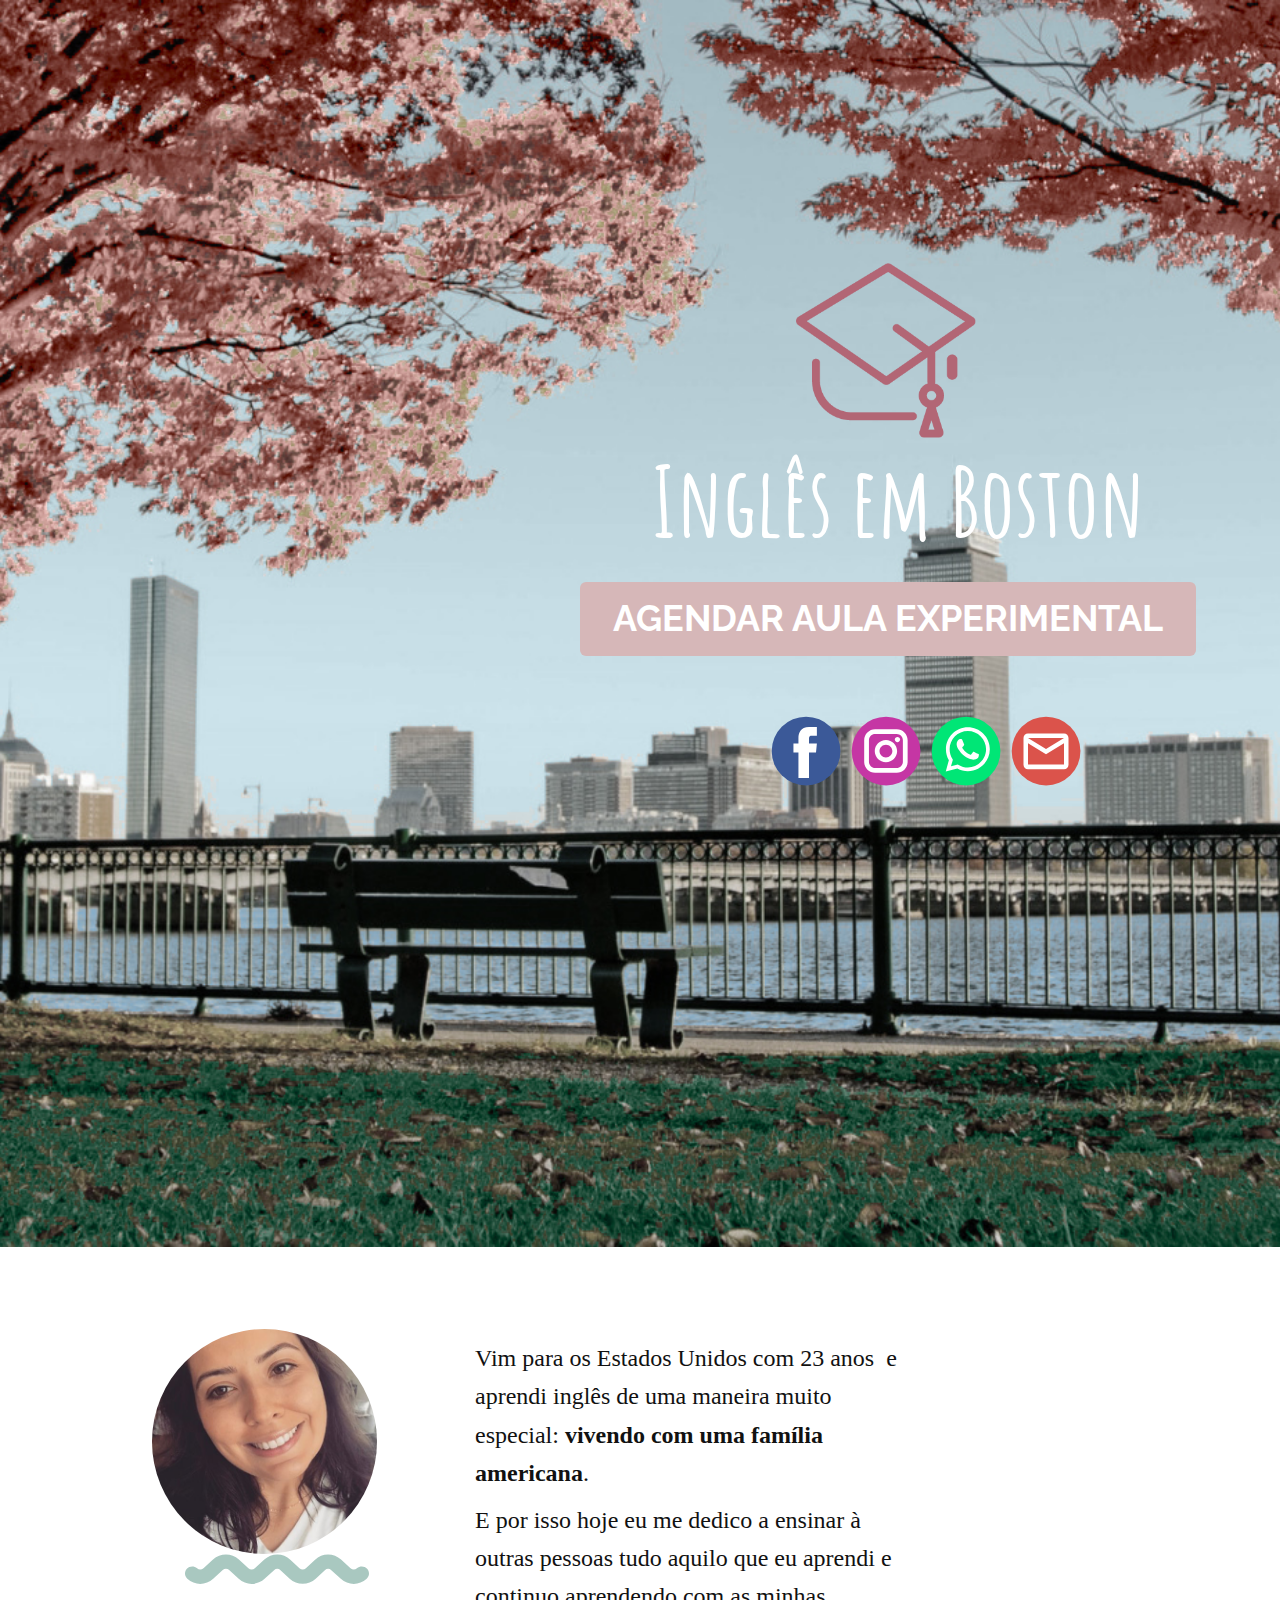
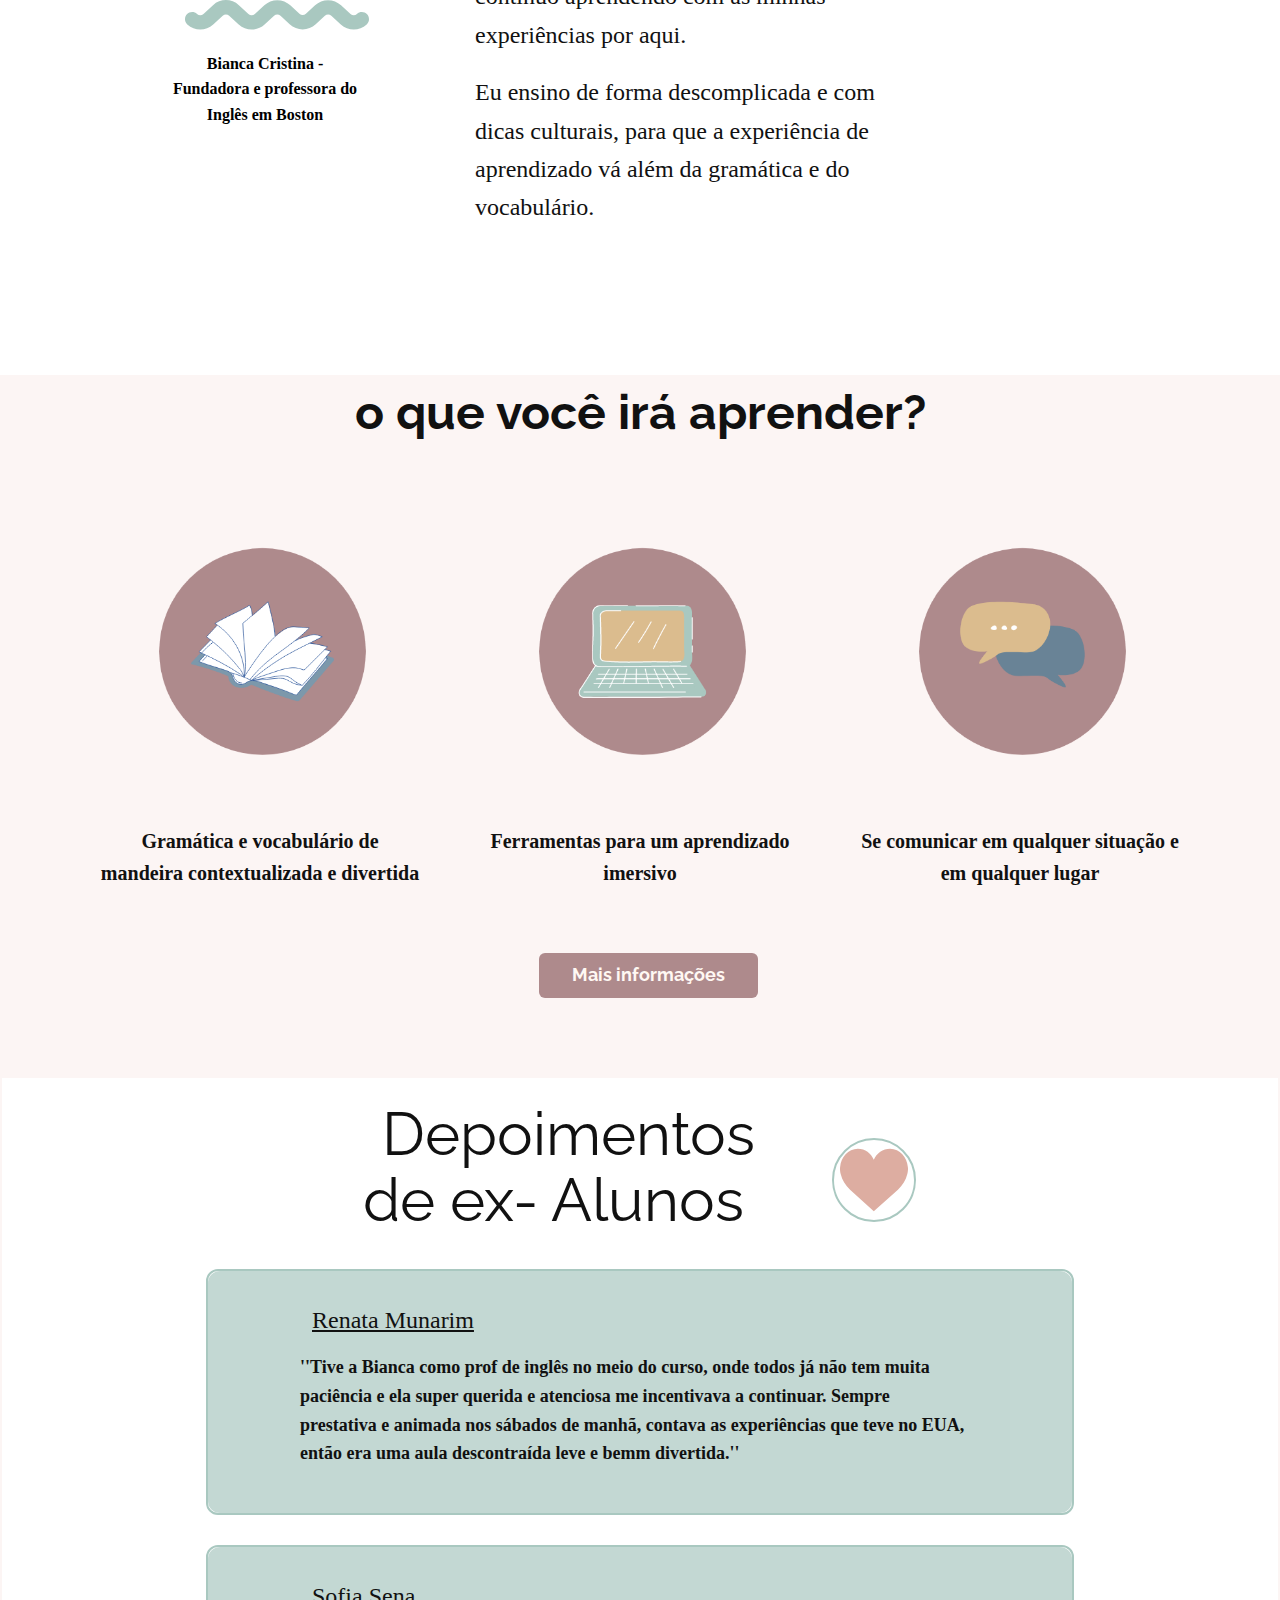
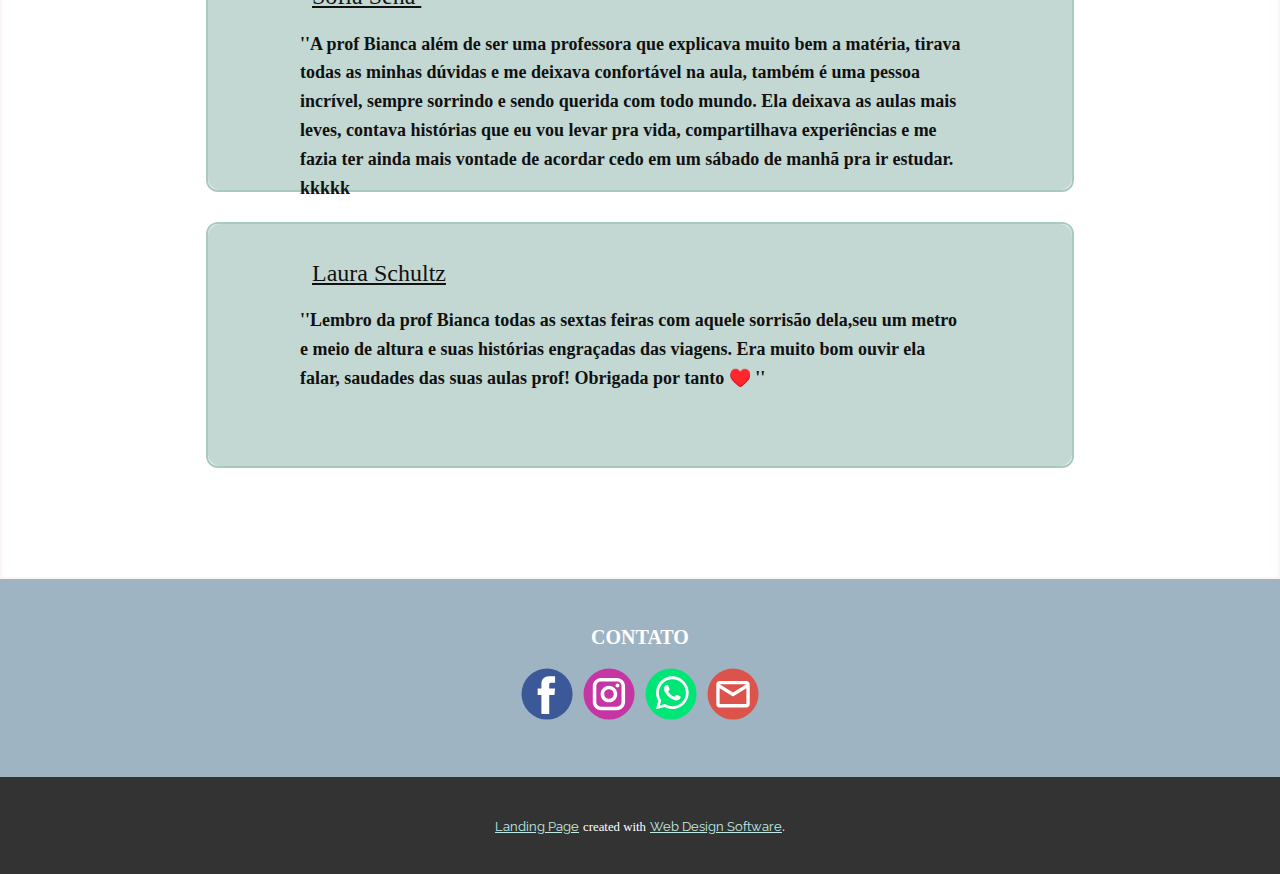
==== commit 5321186f: "Add files via upload" ====
--- a/index.html
+++ b/index.html
@@ -11,19 +11,10 @@
 <link rel="stylesheet" href="Page-1.css" media="screen">
     <script class="u-script" type="text/javascript" src="jquery.js" defer=""></script>
     <script class="u-script" type="text/javascript" src="nicepage.js" defer=""></script>
-    <meta name="generator" content="Nicepage 3.15.3, nicepage.com">
+    <meta name="generator" content="Nicepage 3.14.1, nicepage.com">
     <link rel="icon" href="images/favicon.png">
     
     <link id="u-theme-google-font" rel="stylesheet" href="https://fonts.googleapis.com/css?family=Raleway:100,100i,200,200i,300,300i,400,400i,500,500i,600,600i,700,700i,800,800i,900,900i">
-    <link id="u-page-google-font" rel="stylesheet" href="https://fonts.googleapis.com/css?family=Playfair+Display:400,400i,500,500i,600,600i,700,700i,800,800i,900,900i|Abril+Fatface:400">
-    
-    
-    
-    
-    
-    
-    
-    
     
     
     
@@ -34,12 +25,11 @@
 		"@type": "Organization",
 		"name": "emboston",
 		"url": "index.html",
-		"logo": "images/chapeu-bipng.png",
 		"sameAs": [
 				"https://www.facebook.com/Ingl%C3%AAs-em-Boston-107835641456613",
-				"https://www.instagram.com/iebiancacristina/",
-				"https://api.whatsapp.com/send?phone=16179925750",
-				"https://nicepage.com/c/product-list-html-templates"
+				"https://www.instagram.com/inglesemboston/",
+				"https://wa.me/16175640067",
+				"mailto:inglesemboston@outlook.com?subject=Mais%20informa%C3%A7%C3%B5es"
 		]
 }</script>
     <meta property="og:title" content="Page 1">
@@ -66,205 +56,38 @@
     ".replace(/gascript/g, 'script'));
     }
     </script></head>
-  <body data-home-page="Page-1.html" data-home-page-title="Page 1" class="u-body u-overlap"><header class="u-clearfix u-header u-sticky u-white u-header" id="sec-c022"><div class="u-clearfix u-sheet u-sheet-1">
-        <a href="https://nicepage.com" class="u-image u-logo u-image-1" data-image-width="282" data-image-height="274">
-          <img src="images/chapeu-bipng.png" class="u-logo-image u-logo-image-1" data-image-width="64">
-        </a>
-        <nav class="u-align-left u-font-size-14 u-menu u-menu-dropdown u-nav-spacing-25 u-offcanvas u-menu-1" data-responsive-from="XL">
-          <div class="menu-collapse">
-            <a class="u-button-style u-nav-link" href="#" style="padding: 4px 0px; font-size: calc(1em + 8px);">
-              <svg class="u-svg-link" preserveAspectRatio="xMidYMin slice" viewBox="0 0 302 302" style=""><use xmlns:xlink="http://www.w3.org/1999/xlink" xlink:href="#svg-7b92"></use></svg>
-              <svg xmlns="http://www.w3.org/2000/svg" xmlns:xlink="http://www.w3.org/1999/xlink" version="1.1" id="svg-7b92" x="0px" y="0px" viewBox="0 0 302 302" style="enable-background:new 0 0 302 302;" xml:space="preserve" class="u-svg-content"><g><rect y="36" width="302" height="30"></rect><rect y="236" width="302" height="30"></rect><rect y="136" width="302" height="30"></rect>
-</g><g></g><g></g><g></g><g></g><g></g><g></g><g></g><g></g><g></g><g></g><g></g><g></g><g></g><g></g><g></g></svg>
-            </a>
-          </div>
-          <div class="u-custom-menu u-nav-container">
-            <ul class="u-nav u-unstyled u-nav-1"><li class="u-nav-item"><a class="u-button-style u-nav-link u-text-active-palette-1-base u-text-hover-palette-2-base" href="Page-1.html#sec-4484" data-page-id="183409374" style="padding: 10px;">home</a>
-</li><li class="u-nav-item"><a class="u-button-style u-nav-link u-text-active-palette-1-base u-text-hover-palette-2-base" href="https://www.calendar.com/biancacristina/english/" style="padding: 10px;">Free consultation</a>
-</li><li class="u-nav-item"><a class="u-button-style u-nav-link u-text-active-palette-1-base u-text-hover-palette-2-base" href="Page-1.html#sec-b39c" data-page-id="183409374" style="padding: 10px;">About Bianca</a>
-</li><li class="u-nav-item"><a class="u-button-style u-nav-link u-text-active-palette-1-base u-text-hover-palette-2-base" href="Page-1.html#sec-cc97" data-page-id="183409374" style="padding: 10px;">Adult Program</a>
-</li><li class="u-nav-item"><a class="u-button-style u-nav-link u-text-active-palette-1-base u-text-hover-palette-2-base" href="Page-1.html#carousel_9c53" data-page-id="183409374" style="padding: 10px;">Children Program</a>
-</li><li class="u-nav-item"><a class="u-button-style u-nav-link u-text-active-palette-1-base u-text-hover-palette-2-base" href="Page-1.html#sec-eed5" data-page-id="183409374" style="padding: 10px;">contact</a>
-</li></ul>
-          </div>
-          <div class="u-custom-menu u-nav-container-collapse">
-            <div class="u-align-center u-black u-container-style u-inner-container-layout u-opacity u-opacity-95 u-sidenav">
-              <div class="u-sidenav-overflow">
-                <div class="u-menu-close"></div>
-                <ul class="u-align-center u-nav u-popupmenu-items u-unstyled u-nav-2"><li class="u-nav-item"><a class="u-button-style u-nav-link" href="Page-1.html#sec-4484" data-page-id="183409374" style="padding: 10px;">home</a>
-</li><li class="u-nav-item"><a class="u-button-style u-nav-link" href="https://www.calendar.com/biancacristina/english/" style="padding: 10px;">Free consultation</a>
-</li><li class="u-nav-item"><a class="u-button-style u-nav-link" href="Page-1.html#sec-b39c" data-page-id="183409374" style="padding: 10px;">About Bianca</a>
-</li><li class="u-nav-item"><a class="u-button-style u-nav-link" href="Page-1.html#sec-cc97" data-page-id="183409374" style="padding: 10px;">Adult Program</a>
-</li><li class="u-nav-item"><a class="u-button-style u-nav-link" href="Page-1.html#carousel_9c53" data-page-id="183409374" style="padding: 10px;">Children Program</a>
-</li><li class="u-nav-item"><a class="u-button-style u-nav-link" href="Page-1.html#sec-eed5" data-page-id="183409374" style="padding: 10px;">contact</a>
-</li></ul>
-              </div>
-            </div>
-            <div class="u-black u-menu-overlay u-opacity u-opacity-70"></div>
-          </div>
-        </nav>
-      </div></header>
-    <section class="u-align-center u-border-2 u-border-custom-color-9 u-clearfix u-image u-section-1" id="sec-4484" data-image-width="1600" data-image-height="900">
-      <div class="u-clearfix u-sheet u-sheet-1">
-        <h1 class="u-text u-text-black u-text-1" data-animation-name="zoomIn" data-animation-duration="1000" data-animation-delay="0" data-animation-direction="Down">Inglês em Bost​on</h1>
-        <a href="https://www.calendar.com/ingles-em-boston/15-30-meetings/" class="u-btn u-btn-round u-button-style u-custom-color-16 u-custom-font u-hover-custom-color-14 u-radius-50 u-btn-1">signup</a>
-      </div>
-    </section>
-    <section class="u-clearfix u-gradient u-section-2" id="sec-4e7a">
-      <div class="u-clearfix u-sheet u-sheet-1"></div>
-    </section>
-    <section class="u-clearfix u-valign-middle-lg u-valign-middle-xl u-section-3" id="sec-8305">
-      <div class="u-clearfix u-expanded-width u-layout-wrap u-layout-wrap-1">
-        <div class="u-layout">
-          <div class="u-layout-row">
-            <div class="u-container-style u-layout-cell u-right-cell u-shape-rectangle u-size-30 u-layout-cell-1">
-              <div class="u-container-layout u-container-layout-1">
-                <h6 class="u-text u-text-1">COM BIANCA CRISTINA</h6>
-                <img class="u-image u-image-round u-radius-24 u-image-1" src="images/bianca_ME.jpg" alt="" data-image-width="1066" data-image-height="1600">
-              </div>
-            </div>
-            <div class="u-container-style u-layout-cell u-left-cell u-opacity u-opacity-55 u-shape-rectangle u-size-30 u-layout-cell-2">
-              <div class="u-container-layout u-container-layout-2">
-                <h2 class="u-align-center u-custom-font u-font-playfair-display u-text u-text-2">
-                  <span style="font-weight: 700;">A minha paixão pela língua inglesa começou cedo e hoje me faz muito feliz poder compartilhar os meus conhecimentos.&nbsp;</span>
-                </h2>
-                <p class="u-align-center u-custom-font u-heading-font u-text u-text-3">Já ensinei mais de 100 alunos e tenho mais de 5 anos de experiência com a língua inglesa.</p><span class="u-icon u-icon-circle u-text-custom-color-9 u-icon-1"><svg class="u-svg-link" preserveAspectRatio="xMidYMin slice" viewBox="0 0 512 512" style=""><use xmlns:xlink="http://www.w3.org/1999/xlink" xlink:href="#svg-22c2"></use></svg><svg class="u-svg-content" viewBox="0 0 512 512" id="svg-22c2"><path d="m469.539 360.599c-12.87 0-25.74-4.721-36.002-14.162l-26.416-24.304c-5.116-4.708-12.813-4.684-17.902.058l-25.486 23.749c-20.328 18.943-52.175 18.944-72.503 0l-25.486-23.749c-5.088-4.74-12.784-4.766-17.902-.058l-26.416 24.303c-20.525 18.884-51.48 18.883-72.005 0l-26.559-24.436c-5.084-4.678-12.754-4.679-17.839 0l-26.559 24.435c-20.525 18.883-51.48 18.884-72.005 0-8.129-7.479-8.656-20.131-1.178-28.26 7.478-8.128 20.131-8.657 28.26-1.178 5.086 4.679 12.754 4.678 17.84 0l26.559-24.435c20.524-18.883 51.48-18.883 72.004 0l26.56 24.436c5.085 4.678 12.755 4.679 17.84 0l26.415-24.303c9.862-9.073 22.641-14.064 36-14.064h.172c13.422.043 26.236 5.12 36.082 14.295l25.486 23.749c5.12 4.771 12.844 4.771 17.964 0l25.486-23.749c9.846-9.175 22.66-14.251 36.082-14.294 13.404-.019 26.268 4.952 36.172 14.064l26.416 24.303c5.085 4.678 12.755 4.679 17.84 0 8.128-7.479 20.781-6.951 28.26 1.178s6.951 20.781-1.178 28.26c-10.262 9.441-23.132 14.162-36.002 14.162zm36.002-141.163c8.129-7.479 8.656-20.131 1.178-28.26s-20.131-8.657-28.26-1.178c-5.085 4.679-12.755 4.679-17.84 0l-26.416-24.303c-9.904-9.112-22.769-14.082-36.172-14.064-13.422.043-26.236 5.12-36.082 14.294l-25.486 23.749c-5.12 4.771-12.844 4.771-17.964 0l-25.486-23.749c-9.846-9.175-22.66-14.252-36.082-14.295-.057 0-.114 0-.172 0-13.36 0-26.139 4.991-36 14.064l-26.415 24.303c-5.085 4.679-12.755 4.679-17.84 0l-26.56-24.436c-20.524-18.883-51.48-18.882-72.004 0l-26.559 24.435c-5.086 4.678-12.754 4.679-17.84 0-8.128-7.479-20.782-6.951-28.26 1.178-7.479 8.128-6.951 20.781 1.178 28.26 20.524 18.883 51.479 18.883 72.005 0l26.559-24.435c5.085-4.679 12.755-4.679 17.839 0l26.56 24.436c20.524 18.883 51.479 18.883 72.005 0l26.416-24.303c5.118-4.708 12.814-4.682 17.902.058l25.486 23.749c20.329 18.944 52.176 18.943 72.503 0l25.486-23.749c5.089-4.742 12.786-4.765 17.902-.058l26.416 24.304c10.262 9.441 23.132 14.162 36.002 14.162 12.869.001 25.739-4.72 36.001-14.162z"></path></svg></span>
-              </div>
-            </div>
-          </div>
-        </div>
-      </div>
-    </section>
-    <section class="skrollable u-clearfix u-gradient u-section-4" id="sec-b39c">
-      <div class="u-clearfix u-sheet u-sheet-1"></div>
-    </section>
-    <section class="u-align-center u-clearfix u-section-5" id="sec-cc97">
-      <div class="u-clearfix u-sheet u-valign-middle u-sheet-1">
-        <h6 class="u-text u-text-1">programa adulto</h6><span class="u-icon u-icon-circle u-text-custom-color-11 u-icon-1"><svg class="u-svg-link" preserveAspectRatio="xMidYMin slice" viewBox="0 0 512 512" style=""><use xmlns:xlink="http://www.w3.org/1999/xlink" xlink:href="#svg-9888"></use></svg><svg class="u-svg-content" viewBox="0 0 512 512" id="svg-9888"><path d="M444,414.589a5.836,5.836,0,0,0,.7-5.433l-13.49-36.282A5.968,5.968,0,0,0,425.588,369H86.412a6.005,6.005,0,0,0-5.625,3.915L67.3,409.154A5.782,5.782,0,0,0,72.922,417H439.078A5.852,5.852,0,0,0,444,414.589ZM81.551,405l9.032-24H421.417l9.032,24Z"></path><path d="M108,157.112a6,6,0,0,0-6,6v66.616a6,6,0,0,0,12,0V163.112A6,6,0,0,0,108,157.112Z"></path><path d="M108,136.156a6,6,0,0,0-6,6v3.2a6,6,0,0,0,12,0v-3.2A6,6,0,0,0,108,136.156Z"></path><path d="M256,54.541a6,6,0,0,0,6-6v-25.3a6,6,0,0,0-12,0v25.3A6,6,0,0,0,256,54.541Z"></path><path d="M351.3,150h25.313a6,6,0,0,0,0-12H351.3a6,6,0,0,0,0,12Z"></path><path d="M160.7,138H135.385a6,6,0,0,0,0,12H160.7a6,6,0,0,0,0-12Z"></path><path d="M325.242,80.584a5.978,5.978,0,0,0,4.241-1.756l19.753-19.74a6,6,0,1,0-8.483-8.488L321,70.34a6,6,0,0,0,4.241,10.244Z"></path><path d="M182.517,78.828A6,6,0,0,0,191,70.34L171.247,50.6a6,6,0,1,0-8.483,8.488Z"></path><path d="M208,149.415a6,6,0,0,0,6-6A44.875,44.875,0,0,1,227.4,111.307a45.609,45.609,0,0,1,9.008-6.94,6,6,0,0,0-6.071-10.351,57.656,57.656,0,0,0-11.381,8.764A56.793,56.793,0,0,0,202,143.415,6,6,0,0,0,208,149.415Z"></path><path d="M248.7,99.289a6.045,6.045,0,0,0,1.225-.126,45.667,45.667,0,0,1,5.484-.792,6,6,0,1,0-.99-11.959,57.616,57.616,0,0,0-6.931,1A6,6,0,0,0,248.7,99.289Z"></path><path d="M500.492,460h0L456.1,358.92a22.707,22.707,0,0,0-3.072-5.305,23.6,23.6,0,0,0,8.976-18.3V108.265A26.582,26.582,0,0,0,435.556,82H299.6a72.385,72.385,0,0,0-87.27,0H76.444A26.582,26.582,0,0,0,50,108.265V335.313a23.683,23.683,0,0,0,9.536,18.774,23.116,23.116,0,0,0-2.767,4.738L11.479,460.083l.025,0a5.951,5.951,0,0,0-.5,2.45v8.673A23.79,23.79,0,0,0,34.559,495H477.441A23.79,23.79,0,0,0,501,471.208v-8.673A7.691,7.691,0,0,0,500.492,460ZM213.41,96.892a60.479,60.479,0,1,1,83.857,87.152A53.893,53.893,0,0,0,280,223.333V224H262V174.188a10.268,10.268,0,0,0,3.843.717c5.736,0,8.548-4.182,10.059-6.429.24-.356.566-.842.818-1.167A6,6,0,0,0,276,155.351c-5.735,0-8.547,4.182-10.058,6.429l-.1.149c-.034-.052-.068-.1-.1-.149-1.511-2.247-4.323-6.429-10.058-6.429s-8.546,4.183-10.057,6.43c-.03.047-.063.094-.1.144l-.1-.144c-1.51-2.247-4.322-6.43-10.057-6.43a6,6,0,0,0-.719,11.958c.252.325.578.81.817,1.166,1.51,2.247,4.322,6.43,10.057,6.43a10.127,10.127,0,0,0,4.468-.994V224H232v-.667a52.941,52.941,0,0,0-16.947-38.992,60.417,60.417,0,0,1-1.643-87.449ZM224.1,255a2.01,2.01,0,0,1,0-4H287.9a1.984,1.984,0,0,1,1.808,2,2.118,2.118,0,0,1-1.96,2Zm62.4,13.5c0,1-.811,1.5-1.807,1.5H227.3c-1,0-1.807-.5-1.807-1.5s.811-1.5,1.807-1.5H284.7C285.693,267,286.5,267.5,286.5,268.5ZM220.957,239c-1,0-1.834-.5-1.834-1.5s.785-1.5,1.782-1.5H291.1c1,0,1.808.5,1.808,1.5s-.811,1.5-1.808,1.5ZM62,108.265A14.307,14.307,0,0,1,76.265,94H199.848a72.38,72.38,0,0,0-7.448,11H94.264A17.264,17.264,0,0,0,77,122.264V150a6,6,0,0,0,6,6h0a6,6,0,0,0,6-6V123.009A6.027,6.027,0,0,1,95.009,117h92.162a72.5,72.5,0,0,0,19.768,76.182A40.915,40.915,0,0,1,220,223.333v.3A13.949,13.949,0,0,0,207.057,237.4a13.775,13.775,0,0,0,4.4,10.057,13.758,13.758,0,0,0,3.214,15.616,12.7,12.7,0,0,0-1.173,5.557A13.784,13.784,0,0,0,227.38,282h57.1c7.666,0,14.213-6.275,14.017-13.938a13.248,13.248,0,0,0-1.173-5.1,13.6,13.6,0,0,0,3.2-15.534,13.766,13.766,0,0,0,4.417-10.044A13.936,13.936,0,0,0,292,223.631v-.348a41.823,41.823,0,0,1,13.444-30.455A72.456,72.456,0,0,0,324.821,117h92.915A5.264,5.264,0,0,1,423,122.264V318.042A5.975,5.975,0,0,1,417.042,324H94.958A5.975,5.975,0,0,1,89,318.042V192a6,6,0,0,0-6-6h0a6,6,0,0,0-6,6V318.042A18.011,18.011,0,0,0,94.958,336H417.736A17.264,17.264,0,0,0,435,318.736V122.264A17.264,17.264,0,0,0,417.736,105H319.569a72.521,72.521,0,0,0-7.478-11H435.556A14.487,14.487,0,0,1,450,108.444V335.313A11.721,11.721,0,0,1,438.313,347H73.917A11.952,11.952,0,0,1,62,335.083Zm5.811,255.7a11.684,11.684,0,0,1,4.243-5l368.667-.187a12.068,12.068,0,0,1,4.386,5.293L485.813,457h-158.1l-8.206-24.843a6.038,6.038,0,0,0-5.7-4.157H198.186a6.038,6.038,0,0,0-5.7,4.157L184.284,457H26.26ZM315.076,457H196.924l5.6-17H309.479ZM489,471.208A11.778,11.778,0,0,1,477.441,483H34.559A11.778,11.778,0,0,1,23,471.208V469H489Z"></path></svg></span>
-        <h2 class="u-custom-font u-font-playfair-display u-text u-text-2"><b>o que você irá aprender?</b>
-        </h2>
-        <ul class="u-align-left u-custom-font u-heading-font u-spacing-10 u-text u-text-3">
-          <li>você irá aprender gramática e vocabulário de uma maneira contextualizada e divertida</li>
-          <li>você irá aprender algumas ferramentas para estudar por conta própria e de forma eficaz</li>
-          <li>Você irá aprender como se comunicar com qualquer público e em qualquer situação</li>
-        </ul>
-        <a href="https://nicepage.com/c/sports-website-templates" class="u-border-2 u-border-palette-2-base u-btn u-btn-round u-button-style u-custom-font u-heading-font u-hover-palette-2-base u-none u-radius-6 u-text-body-color u-text-hover-white u-btn-1">FORMAS DE PAGAMENTO</a>
-        <p class="u-custom-font u-heading-font u-text u-text-4">o programa&nbsp; completo tem 2 anos e meio de duraçãoe possui 4 módulos, porém você tem a liberdade de personalizar de acordo com o que mais precisa. *</p>
-        <a href="https://nicepage.com/c/team-html-templates" class="u-border-2 u-border-palette-2-base u-btn u-btn-round u-button-style u-hover-palette-2-base u-none u-radius-6 u-text-body-color u-text-hover-white u-btn-2">MAIS INFORMAÇÕES</a>
-        <div class="u-border-3 u-border-custom-color-10 u-shape u-shape-svg u-text-custom-color-10 u-white u-shape-1">
-          <svg class="u-svg-link" preserveAspectRatio="none" viewBox="0 0 160 40" style=""><use xmlns:xlink="http://www.w3.org/1999/xlink" xlink:href="#svg-d0e6"></use></svg>
-          <svg class="u-svg-content" viewBox="-1.5 -1.5 163 43" x="0px" y="0px" id="svg-d0e6"><path d="M60,20C60,9.1,69.1,0,80,0s20,9.1,20,20s-9.1,20-20,20S60,30.9,60,20z M0,20C0,9.1,9.1,0,20,0s20,9.1,20,20s-9.1,20-20,20
-	S0,30.9,0,20z M120,20c0-10.9,9.1-20,20-20s20,9.1,20,20s-9.1,20-20,20S120,30.9,120,20z"></path></svg>
-        </div>
-      </div>
-    </section>
-    <section class="u-clearfix u-gradient u-section-6" id="sec-49f9">
-      <div class="u-clearfix u-sheet u-sheet-1"></div>
-    </section>
-    <section class="u-align-center u-clearfix u-section-7" id="carousel_9c53">
-      <div class="u-clearfix u-sheet u-sheet-1">
-        <h6 class="u-text u-text-1">programa infantil</h6><span class="u-icon u-icon-circle u-spacing-16 u-text-custom-color-11 u-white u-icon-1"><svg class="u-svg-link" preserveAspectRatio="xMidYMin slice" viewBox="0 0 404.556 404.556" style=""><use xmlns:xlink="http://www.w3.org/1999/xlink" xlink:href="#svg-fae6"></use></svg><svg class="u-svg-content" viewBox="0 0 404.556 404.556" x="0px" y="0px" id="svg-fae6" style="enable-background:new 0 0 404.556 404.556;"><g><g><path d="M300.903,144.956l-53.28-136c-2.961-7.247-11.17-10.8-18.48-8l-136,53.28c-7.312,2.894-10.893,11.168-8,18.48l53.68,136    c2.894,7.312,11.168,10.893,18.48,8l135.6-53.28C300.215,160.542,303.796,152.268,300.903,144.956z M153.063,201.116l-52-132.32    l132.32-52.08l52,132.4L153.063,201.116z"></path>
-</g>
-</g><g><g><path d="M169.543,230.316H23.863c-7.865,0-14.24,6.375-14.24,14.24v145.76c0,7.865,6.375,14.24,14.24,14.24h145.68    c7.865,0,14.24-6.375,14.24-14.24v-145.76C183.783,236.691,177.407,230.316,169.543,230.316z M167.783,388.476H25.623v-142.16    h142.16V388.476z"></path>
-</g>
-</g><g><g><path d="M384.663,229.516l-140.8-37.44c-7.677-1.873-15.439,2.755-17.44,10.4l-37.44,140.8    c-2.034,7.597,2.476,15.404,10.073,17.438c0.002,0.001,0.005,0.001,0.007,0.002l140.8,37.44    c7.597,2.034,15.404-2.476,17.438-10.073c0.001-0.002,0.001-0.005,0.002-0.007l37.12-141.12    C396.48,239.453,392.134,231.687,384.663,229.516z M342.343,381.516l-137.44-36.08l36.56-137.36l137.36,36.56L342.343,381.516z"></path>
-</g>
-</g><g><g><path d="M240.823,124.636c-1.453-2.764-3.375-5.254-5.68-7.36l-40-42.16l-4.72-5.12c-1.186-1.23-2.5-2.329-3.92-3.28    c-1.436-0.977-3.079-1.607-4.8-1.84c-4.094-0.286-8.097,1.303-10.88,4.32c-1.1,1.35-1.867,2.939-2.24,4.64    c-0.406,2-0.594,4.039-0.56,6.08c0,2.32,0,4.32,0,6v58.24c0.16,2.4,0.293,4.24,0.4,5.52c0.061,1.203,0.304,2.39,0.72,3.52    c0.778,1.877,2.321,3.333,4.24,4c1.948,0.8,4.132,0.8,6.08,0c1.981-0.563,3.563-2.056,4.24-4c0.6-3.081,0.815-6.226,0.64-9.36    v-11.44l31.6-12.4l7.52,8l3.44,3.44c0.98,1.036,2.081,1.949,3.28,2.72c0.9,0.542,1.913,0.87,2.96,0.96    c1.175,0.085,2.353-0.107,3.44-0.56c1.88-0.772,3.396-2.231,4.24-4.08C241.619,128.611,241.619,126.501,240.823,124.636z     M183.623,118.796l-1.12-36.32l24.32,27.2L183.623,118.796z"></path>
-</g>
-</g><g><g><path d="M116.663,311.196c7.621-2.846,12.621-10.186,12.48-18.32c0.007-2.346-0.4-4.675-1.2-6.88c-0.785-2.187-1.95-4.218-3.44-6    c-1.469-1.775-3.227-3.29-5.2-4.48c-2.455-1.469-5.172-2.447-8-2.88c-3.415-0.522-6.866-0.762-10.32-0.72h-26.56    c-2.881-0.314-5.767,0.551-8,2.4c-1.825,2.245-2.687,5.121-2.4,8v62.72c-0.292,2.867,0.539,5.735,2.32,8    c2.231,1.916,5.159,2.814,8.08,2.48h25.52c3.725-0.115,7.438-0.463,11.12-1.04c3.019-0.355,5.979-1.108,8.8-2.24    c3.95-1.645,7.32-4.43,9.68-8c2.41-3.771,3.662-8.165,3.6-12.64C133.327,321.698,126.378,313.097,116.663,311.196z     M81.063,284.796h13.36c4.654-0.24,9.308,0.467,13.68,2.08c3.025,1.461,4.815,4.657,4.48,8c0.018,1.885-0.48,3.738-1.44,5.36    c-1.1,2.149-2.994,3.785-5.28,4.56c-3.169,0.916-6.464,1.321-9.76,1.2h-15.44L81.063,284.796z M115.943,330.476    c0,8.213-5.707,12.32-17.12,12.32h-18.16l0.4-24.32h17.36c4.608-0.291,9.206,0.706,13.28,2.88    C114.64,323.423,116.255,326.898,115.943,330.476z"></path>
-</g>
-</g><g><g><path d="M331.943,271.436c-2.04-5.048-5.313-9.504-9.52-12.96c-4.641-3.872-10.118-6.61-16-8c-5.204-1.439-10.639-1.846-16-1.2    c-5.156,0.629-10.119,2.347-14.56,5.04c-4.595,2.83-8.547,6.59-11.6,11.04c-3.44,5.065-5.959,10.699-7.44,16.64    c-1.04,3.79-1.684,7.677-1.92,11.6c-0.206,3.669,0.035,7.35,0.72,10.96c0.645,3.428,1.72,6.761,3.2,9.92    c1.539,3.242,3.592,6.214,6.08,8.8c2.478,2.538,5.34,4.671,8.48,6.32c3.584,1.864,7.368,3.313,11.28,4.32    c5.013,1.44,10.265,1.848,15.44,1.2c4.36-0.671,8.531-2.252,12.24-4.64c3.066-1.916,5.773-4.352,8-7.2    c1.894-2.359,3.282-5.082,4.08-8c0.562-1.885,0.3-3.919-0.72-5.6c-0.972-1.685-2.59-2.899-4.48-3.36    c-1.848-0.666-3.904-0.398-5.52,0.72c-1.545,1.266-2.87,2.78-3.92,4.48c-2.484,3.615-5.995,6.402-10.08,8    c-4.159,1.356-8.641,1.356-12.8,0c-3.779-0.734-7.289-2.475-10.16-5.04c-2.777-3.159-4.509-7.099-4.96-11.28    c-0.536-5.381-0.02-10.816,1.52-16c1.427-8.033,5.547-15.34,11.68-20.72c5.124-3.989,11.865-5.241,18.08-3.36    c3.791,0.87,7.225,2.88,9.84,5.76c2.56,3.19,4.316,6.949,5.12,10.96c0.408,2.124,1.136,4.174,2.16,6.08    c1.032,1.433,2.581,2.409,4.32,2.72c1.829,0.506,3.788,0.184,5.36-0.88c1.625-0.983,2.802-2.562,3.28-4.4    C333.986,279.354,333.567,275.189,331.943,271.436z"></path>
-</g>
-</g></svg></span>
-        <h2 class="u-custom-font u-font-playfair-display u-text u-text-2"><b>o que as crianças irão aprender?</b>
-        </h2>
-        <ul class="u-align-left u-custom-font u-heading-font u-spacing-10 u-text u-text-3">
-          <li>irão aprender os sons da língua inglesa e identificá-los</li>
-          <li>irão aprender suas primeiras palavras em Inglês *</li>
-        </ul>
-        <a href="https://nicepage.com/k/quiz-html-templates" class="u-border-2 u-border-palette-2-base u-btn u-btn-round u-button-style u-hover-palette-2-base u-none u-radius-6 u-text-body-color u-text-hover-white u-btn-1">FORMAS DE PAGAMENTO</a>
-        <p class="u-custom-font u-heading-font u-text u-text-4">o programa infantil é para crianças de 0 a 5 anos. *</p>
-        <p class="u-custom-font u-heading-font u-text u-text-5">&nbsp;é focado em brincadeiras e em Leitura de livros infantis de acordo com a idade de cada criança e no livro&nbsp;McGuffey's First Eclectic Reader.</p>
-        <a href="https://nicepage.com/c/team-html-templates" class="u-border-2 u-border-palette-2-base u-btn u-btn-round u-button-style u-hover-palette-2-base u-none u-radius-6 u-text-body-color u-text-hover-white u-btn-2">MAIS INFORMAÇÕES</a>
-      </div>
-    </section>
-    <section class="u-clearfix u-gradient u-section-8" id="sec-3114">
-      <div class="u-clearfix u-sheet u-sheet-1"></div>
-    </section>
-    <section class="u-align-center u-clearfix u-section-9" id="carousel_24b3">
-      <div class="u-clearfix u-sheet u-sheet-1">
-        <img src="images/Untitleddesign.png" alt="" class="u-image u-image-contain u-image-default u-image-1" data-image-width="500" data-image-height="500">
-        <h2 class="u-custom-font u-font-playfair-display u-text u-text-1"><b>SOME COOL SAYING&nbsp;</b>
-        </h2>
-        <p class="u-text u-text-2">Discover the advantages of learning English online with a course designed to allow you to successfully reach your goals.</p>
-      </div>
-    </section>
-    <section class="u-clearfix u-gradient u-section-10" id="sec-7f91">
-      <div class="u-clearfix u-sheet u-sheet-1"></div>
-    </section>
-    <section class="u-align-center u-clearfix u-section-11" id="sec-245b">
-      <div class="u-clearfix u-sheet u-valign-middle u-sheet-1">
-        <h6 class="u-text u-text-1">testimonials</h6>
-        <h2 class="u-custom-font u-font-playfair-display u-text u-text-2">Student <b><i>reviews</i></b>
-        </h2>
-        <div class="u-list u-list-1">
-          <div class="u-repeater u-repeater-1">
-            <div class="u-container-style u-custom-color-13 u-list-item u-repeater-item u-list-item-1">
-              <div class="u-container-layout u-similar-container u-valign-top u-container-layout-1">
-                <div alt="" class="u-image u-image-circle u-image-1" data-image-width="864" data-image-height="1080"></div>
-                <h6 class="u-text u-text-3">Sample Headline</h6>
-                <p class="u-text u-text-4">Sample text. Click to select the text box. Click again or double click to start editing the text.</p>
-              </div>
-            </div>
-            <div class="u-container-style u-custom-color-13 u-list-item u-repeater-item u-list-item-2">
-              <div class="u-container-layout u-similar-container u-valign-top u-container-layout-2">
-                <div alt="" class="u-image u-image-circle u-image-2" data-image-width="980" data-image-height="1500"></div>
-                <h6 class="u-text u-text-5">Sample Headline</h6>
-                <p class="u-text u-text-6">Sample text. Click to select the text box. Click again or double click to start editing the text.</p>
-              </div>
-            </div>
-            <div class="u-container-style u-custom-color-13 u-list-item u-repeater-item u-list-item-3">
-              <div class="u-container-layout u-similar-container u-valign-top u-container-layout-3">
-                <div alt="" class="u-image u-image-circle u-image-3" data-image-width="1260" data-image-height="698"></div>
-                <h6 class="u-text u-text-7">Sample Headline</h6>
-                <p class="u-text u-text-8">Sample text. Click to select the text box. Click again or double click to start editing the text.</p>
-              </div>
-            </div>
-          </div>
-        </div>
-      </div>
-    </section>
-    <section class="u-clearfix u-gradient u-section-12" id="sec-eed5">
-      <div class="u-clearfix u-sheet u-sheet-1"></div>
-    </section>
-    <style class="u-overlap-style">.u-overlap:not(.u-sticky-scroll) .u-header {
-background-color: #fbe2dc !important
-}</style>
-    
-    
-    <footer class="u-align-left u-clearfix u-custom-color-13 u-footer u-footer" id="sec-842e"><div class="u-clearfix u-sheet u-valign-middle u-sheet-1">
+  <body data-home-page="Page-1.html" data-home-page-title="Page 1" class="u-body">
+    <section class="u-clearfix u-image u-section-1" id="sec-fa10" data-image-width="1600" data-image-height="900">
+      <div class="u-clearfix u-sheet u-sheet-1">
         <div class="u-clearfix u-expanded-width u-gutter-0 u-layout-wrap u-layout-wrap-1">
-          <div class="u-gutter-0 u-layout">
-            <div class="u-layout-row">
-              <div class="u-align-left u-container-style u-layout-cell u-left-cell u-size-30 u-layout-cell-1">
-                <div class="u-container-layout u-valign-top-lg u-valign-top-md u-valign-top-xl u-container-layout-1">
-                  <h2 class="u-text u-text-1">Ingles EM boston</h2>
-                  <p class="u-text u-text-2">350 5th Ave, New York, NY 10118</p>
-                </div>
-              </div>
-              <div class="u-align-left u-container-style u-layout-cell u-right-cell u-size-30 u-layout-cell-2">
-                <div class="u-container-layout u-valign-bottom-sm u-valign-top-lg u-valign-top-md u-valign-top-xl u-container-layout-2">
-                  <h2 class="u-text u-text-3">contato</h2>
-                  <div class="u-social-icons u-spacing-65 u-social-icons-1">
-                    <a class="u-social-url" title="facebook" target="_blank" href="https://www.facebook.com/Ingl%C3%AAs-em-Boston-107835641456613"><span class="u-icon u-icon-circle u-social-facebook u-social-icon u-icon-1"><svg class="u-svg-link" preserveAspectRatio="xMidYMin slice" viewBox="0 0 112 112" style=""><use xmlns:xlink="http://www.w3.org/1999/xlink" xlink:href="#svg-7571"></use></svg><svg class="u-svg-content" viewBox="0 0 112 112" x="0" y="0" id="svg-7571"><circle fill="currentColor" cx="56.1" cy="56.1" r="55"></circle><path fill="#FFFFFF" d="M73.5,31.6h-9.1c-1.4,0-3.6,0.8-3.6,3.9v8.5h12.6L72,58.3H60.8v40.8H43.9V58.3h-8V43.9h8v-9.2
+          <div class="u-layout">
+            <div class="u-layout-col">
+              <div class="u-size-30">
+                <div class="u-layout-row">
+                  <div class="u-container-style u-layout-cell u-size-60 u-layout-cell-1">
+                    <div class="u-container-layout u-valign-bottom-lg u-valign-bottom-xl u-container-layout-1">
+                      <img src="images/chapeu-bipng.png" alt="" class="u-align-center-xs u-align-right-sm u-image u-image-default u-image-1" data-image-width="282" data-image-height="274">
+                      <h1 class="u-align-center u-text u-text-body-alt-color u-text-default-lg u-text-default-xl u-text-1">Inglês em Boston</h1>
+                      <a href="https://nicepage.com/c/about-us-html-templates" class="u-align-right u-btn u-btn-round u-button-style u-custom-color-14 u-hover-custom-color-18 u-radius-6 u-text-body-alt-color u-btn-1">AGENDAR AULA EXPERIMENTAL<span style="font-size: 2.25rem;"></span>
+                      </a>
+                    </div>
+                  </div>
+                </div>
+              </div>
+              <div class="u-size-30">
+                <div class="u-layout-row">
+                  <div class="u-container-style u-layout-cell u-size-60 u-layout-cell-2">
+                    <div class="u-container-layout u-valign-top u-container-layout-2">
+                      <div class="u-align-center u-social-icons u-spacing-10 u-social-icons-1">
+                        <a class="u-social-url" title="facebook" target="_blank" href="https://www.facebook.com/Ingl%C3%AAs-em-Boston-107835641456613"><span class="u-icon u-icon-circle u-social-facebook u-social-icon u-icon-1"><svg class="u-svg-link" preserveAspectRatio="xMidYMin slice" viewBox="0 0 112 112" style=""><use xmlns:xlink="http://www.w3.org/1999/xlink" xlink:href="#svg-7504"></use></svg><svg class="u-svg-content" viewBox="0 0 112 112" x="0" y="0" id="svg-7504"><circle fill="currentColor" cx="56.1" cy="56.1" r="55"></circle><path fill="#FFFFFF" d="M73.5,31.6h-9.1c-1.4,0-3.6,0.8-3.6,3.9v8.5h12.6L72,58.3H60.8v40.8H43.9V58.3h-8V43.9h8v-9.2
             c0-6.7,3.1-17,17-17h12.5v13.9H73.5z"></path></svg></span>
-                    </a>
-                    <a class="u-social-url" title="instagram" target="_blank" href="https://www.instagram.com/iebiancacristina/"><span class="u-icon u-icon-circle u-social-icon u-social-instagram u-icon-2"><svg class="u-svg-link" preserveAspectRatio="xMidYMin slice" viewBox="0 0 112 112" style=""><use xmlns:xlink="http://www.w3.org/1999/xlink" xlink:href="#svg-b49e"></use></svg><svg class="u-svg-content" viewBox="0 0 112 112" x="0" y="0" id="svg-b49e"><circle fill="currentColor" cx="56.1" cy="56.1" r="55"></circle><path fill="#FFFFFF" d="M55.9,38.2c-9.9,0-17.9,8-17.9,17.9C38,66,46,74,55.9,74c9.9,0,17.9-8,17.9-17.9C73.8,46.2,65.8,38.2,55.9,38.2
+                        </a>
+                        <a class="u-social-url" title="instagram" target="_blank" href="https://www.instagram.com/inglesemboston/"><span class="u-icon u-icon-circle u-social-icon u-social-instagram u-icon-2"><svg class="u-svg-link" preserveAspectRatio="xMidYMin slice" viewBox="0 0 112 112" style=""><use xmlns:xlink="http://www.w3.org/1999/xlink" xlink:href="#svg-9090"></use></svg><svg class="u-svg-content" viewBox="0 0 112 112" x="0" y="0" id="svg-9090"><circle fill="currentColor" cx="56.1" cy="56.1" r="55"></circle><path fill="#FFFFFF" d="M55.9,38.2c-9.9,0-17.9,8-17.9,17.9C38,66,46,74,55.9,74c9.9,0,17.9-8,17.9-17.9C73.8,46.2,65.8,38.2,55.9,38.2
             z M55.9,66.4c-5.7,0-10.3-4.6-10.3-10.3c-0.1-5.7,4.6-10.3,10.3-10.3c5.7,0,10.3,4.6,10.3,10.3C66.2,61.8,61.6,66.4,55.9,66.4z"></path><path fill="#FFFFFF" d="M74.3,33.5c-2.3,0-4.2,1.9-4.2,4.2s1.9,4.2,4.2,4.2s4.2-1.9,4.2-4.2S76.6,33.5,74.3,33.5z"></path><path fill="#FFFFFF" d="M73.1,21.3H38.6c-9.7,0-17.5,7.9-17.5,17.5v34.5c0,9.7,7.9,17.6,17.5,17.6h34.5c9.7,0,17.5-7.9,17.5-17.5V38.8
             C90.6,29.1,82.7,21.3,73.1,21.3z M83,73.3c0,5.5-4.5,9.9-9.9,9.9H38.6c-5.5,0-9.9-4.5-9.9-9.9V38.8c0-5.5,4.5-9.9,9.9-9.9h34.5
             c5.5,0,9.9,4.5,9.9,9.9V73.3z"></path></svg></span>
-                    </a>
-                    <a class="u-social-url" target="_blank" title="Whatsapp" href="https://api.whatsapp.com/send?phone=16179925750"><span class="u-icon u-icon-circle u-social-icon u-social-whatsapp u-icon-3"><svg class="u-svg-link" preserveAspectRatio="xMidYMin slice" viewBox="0 0 112 112" style=""><use xmlns:xlink="http://www.w3.org/1999/xlink" xlink:href="#svg-d420"></use></svg><svg class="u-svg-content" viewBox="0 0 112 112" x="0" y="0" id="svg-d420"><circle fill="currentColor" cx="56.1" cy="56.1" r="55"></circle><path fill="#FFFFFF" d="M83.8,28.3C77.2,21.7,68.4,18,59,18c-19.3,0-35.1,15.7-35.1,35.1c0,6.2,1.6,12.2,4.7,17.5l-5,18.2L42.2,84
+                        </a>
+                        <a class="u-social-url" target="_blank" title="whatsapp" href="https://wa.me/16175640067"><span class="u-icon u-icon-circle u-social-icon u-social-whatsapp u-icon-3"><svg class="u-svg-link" preserveAspectRatio="xMidYMin slice" viewBox="0 0 112 112" style=""><use xmlns:xlink="http://www.w3.org/1999/xlink" xlink:href="#svg-1e55"></use></svg><svg class="u-svg-content" viewBox="0 0 112 112" x="0" y="0" id="svg-1e55"><circle fill="currentColor" cx="56.1" cy="56.1" r="55"></circle><path fill="#FFFFFF" d="M83.8,28.3C77.2,21.7,68.4,18,59,18c-19.3,0-35.1,15.7-35.1,35.1c0,6.2,1.6,12.2,4.7,17.5l-5,18.2L42.2,84
 	c5.1,2.8,10.9,4.3,16.8,4.3h0l0,0c19.3,0,35.1-15.7,35.1-35.1C94.1,43.8,90.5,35,83.8,28.3 M59,82.3L59,82.3
 	c-5.2,0-10.4-1.4-14.9-4.1l-1.1-0.6l-11,2.9L35,69.8l-0.7-1.1c-2.9-4.6-4.5-10-4.5-15.5C29.8,37,42.9,24,59,24
 	c7.8,0,15.1,3,20.6,8.6c5.5,5.5,8.5,12.8,8.5,20.6C88.2,69.2,75.1,82.3,59,82.3 M75,60.5c-0.9-0.4-5.2-2.6-6-2.9
@@ -273,16 +96,122 @@
 	c-0.7-1.7-1.4-1.5-2-1.5c-0.5,0-1.1,0-1.7,0c-0.6,0-1.5,0.2-2.3,1.1c-0.8,0.9-3.1,3-3.1,7.3c0,4.3,3.1,8.5,3.6,9.1
 	c0.4,0.6,6.2,9.4,15,13.2c2.1,0.9,3.7,1.4,5,1.8c2.1,0.7,4,0.6,5.5,0.3c1.7-0.3,5.2-2.1,5.9-4.2c0.7-2,0.7-3.8,0.5-4.2
 	C76.5,61.1,75.9,60.9,75,60.5"></path></svg></span>
-                    </a>
-                    <a class="u-social-url" target="_blank" title="inglesemboston@outlook.com" href="https://nicepage.com/c/product-list-html-templates"><span class="u-icon u-icon-circle u-social-email u-social-icon u-icon-4"><svg class="u-svg-link" preserveAspectRatio="xMidYMin slice" viewBox="0 0 112 112" style=""><use xmlns:xlink="http://www.w3.org/1999/xlink" xlink:href="#svg-e8e2"></use></svg><svg class="u-svg-content" viewBox="0 0 112 112" x="0" y="0" id="svg-e8e2"><circle fill="currentColor" cx="56.1" cy="56.1" r="55"></circle><path id="path3864" fill="#FFFFFF" d="M27.2,28h57.6c4,0,7.2,3.2,7.2,7.2l0,0v42.7c0,3.9-3.2,7.2-7.2,7.2l0,0H27.2
+                        </a>
+                        <a class="u-social-url" target="_blank" title="Email" href="mailto:inglesemboston@outlook.com?subject=Mais%20informa%C3%A7%C3%B5es%20-%20Ingl%C3%AAs%20em%20Boston"><span class="u-icon u-icon-circle u-social-email u-social-icon u-icon-4"><svg class="u-svg-link" preserveAspectRatio="xMidYMin slice" viewBox="0 0 112 112" style=""><use xmlns:xlink="http://www.w3.org/1999/xlink" xlink:href="#svg-b995"></use></svg><svg class="u-svg-content" viewBox="0 0 112 112" x="0" y="0" id="svg-b995"><circle fill="currentColor" cx="56.1" cy="56.1" r="55"></circle><path id="path3864" fill="#FFFFFF" d="M27.2,28h57.6c4,0,7.2,3.2,7.2,7.2l0,0v42.7c0,3.9-3.2,7.2-7.2,7.2l0,0H27.2
 	c-4,0-7.2-3.2-7.2-7.2V35.2C20,31.1,23.2,28,27.2,28 M56,52.9l28.8-17.8H27.2L56,52.9 M27.2,77.7h57.6V43.5L56,61.3L27.2,43.5V77.7z
 	"></path></svg></span>
-                    </a>
+                        </a>
+                      </div>
+                    </div>
                   </div>
                 </div>
               </div>
             </div>
           </div>
+        </div>
+      </div>
+    </section>
+    <section class="u-clearfix u-section-2" id="sec-cfa7">
+      <div class="u-clearfix u-sheet u-sheet-1">
+        <p class="u-align-left u-text u-text-1">Vim para os Estados Unidos com 23 anos&nbsp; e&nbsp; aprendi inglês de uma maneira muito especial:&nbsp;<span style="font-weight: 700;">vivendo&nbsp;com&nbsp;uma família americana</span>.
+        </p>
+        <div class="u-align-center u-image u-image-circle u-image-1" data-image-width="471" data-image-height="742"></div>
+        <p class="u-align-left u-text u-text-2">E por isso hoje eu me dedico a ensinar à outras pessoas tudo aquilo que eu aprendi e continuo aprendendo com as minhas experiências por aqui.</p><span class="u-align-center u-icon u-icon-circle u-text-custom-color-9 u-icon-1"><svg class="u-svg-link" preserveAspectRatio="xMidYMin slice" viewBox="0 0 512 512" style=""><use xmlns:xlink="http://www.w3.org/1999/xlink" xlink:href="#svg-8a9d"></use></svg><svg class="u-svg-content" viewBox="0 0 512 512" id="svg-8a9d"><path d="m469.539 360.599c-12.87 0-25.74-4.721-36.002-14.162l-26.416-24.304c-5.116-4.708-12.813-4.684-17.902.058l-25.486 23.749c-20.328 18.943-52.175 18.944-72.503 0l-25.486-23.749c-5.088-4.74-12.784-4.766-17.902-.058l-26.416 24.303c-20.525 18.884-51.48 18.883-72.005 0l-26.559-24.436c-5.084-4.678-12.754-4.679-17.839 0l-26.559 24.435c-20.525 18.883-51.48 18.884-72.005 0-8.129-7.479-8.656-20.131-1.178-28.26 7.478-8.128 20.131-8.657 28.26-1.178 5.086 4.679 12.754 4.678 17.84 0l26.559-24.435c20.524-18.883 51.48-18.883 72.004 0l26.56 24.436c5.085 4.678 12.755 4.679 17.84 0l26.415-24.303c9.862-9.073 22.641-14.064 36-14.064h.172c13.422.043 26.236 5.12 36.082 14.295l25.486 23.749c5.12 4.771 12.844 4.771 17.964 0l25.486-23.749c9.846-9.175 22.66-14.251 36.082-14.294 13.404-.019 26.268 4.952 36.172 14.064l26.416 24.303c5.085 4.678 12.755 4.679 17.84 0 8.128-7.479 20.781-6.951 28.26 1.178s6.951 20.781-1.178 28.26c-10.262 9.441-23.132 14.162-36.002 14.162zm36.002-141.163c8.129-7.479 8.656-20.131 1.178-28.26s-20.131-8.657-28.26-1.178c-5.085 4.679-12.755 4.679-17.84 0l-26.416-24.303c-9.904-9.112-22.769-14.082-36.172-14.064-13.422.043-26.236 5.12-36.082 14.294l-25.486 23.749c-5.12 4.771-12.844 4.771-17.964 0l-25.486-23.749c-9.846-9.175-22.66-14.252-36.082-14.295-.057 0-.114 0-.172 0-13.36 0-26.139 4.991-36 14.064l-26.415 24.303c-5.085 4.679-12.755 4.679-17.84 0l-26.56-24.436c-20.524-18.883-51.48-18.882-72.004 0l-26.559 24.435c-5.086 4.678-12.754 4.679-17.84 0-8.128-7.479-20.782-6.951-28.26 1.178-7.479 8.128-6.951 20.781 1.178 28.26 20.524 18.883 51.479 18.883 72.005 0l26.559-24.435c5.085-4.679 12.755-4.679 17.839 0l26.56 24.436c20.524 18.883 51.479 18.883 72.005 0l26.416-24.303c5.118-4.708 12.814-4.682 17.902.058l25.486 23.749c20.329 18.944 52.176 18.943 72.503 0l25.486-23.749c5.089-4.742 12.786-4.765 17.902-.058l26.416 24.304c10.262 9.441 23.132 14.162 36.002 14.162 12.869.001 25.739-4.72 36.001-14.162z"></path></svg></span>
+        <p class="u-align-left u-text u-text-3">Eu ensino de forma descomplicada e com dicas culturais, para que a experiência de aprendizado vá além da gramática e do vocabulário.</p>
+        <p class="u-align-center u-text u-text-black u-text-4">Bianca Cristina - Fundadora e professora do Inglês em Boston</p>
+      </div>
+    </section>
+    <section class="u-clearfix u-custom-color-19 u-section-3" id="sec-f5a2">
+      <div class="u-clearfix u-sheet u-sheet-1">
+        <h2 class="u-align-center u-custom-font u-text u-text-default u-text-font u-text-1">o que você irá aprender?</h2>
+        <div class="u-clearfix u-expanded-width u-layout-wrap u-layout-wrap-1">
+          <div class="u-layout">
+            <div class="u-layout-row">
+              <div class="u-container-style u-layout-cell u-size-20 u-layout-cell-1">
+                <div class="u-container-layout u-valign-top u-container-layout-1">
+                  <img src="images/Untitleddesign9.png" alt="" class="u-align-center-sm u-align-center-xs u-image u-image-default u-preserve-proportions u-image-1" data-image-width="500" data-image-height="500">
+                  <p class="u-align-center u-text u-text-default u-text-2">Gramática e vocabulário de mandeira contextualizada e divertida</p>
+                </div>
+              </div>
+              <div class="u-container-style u-layout-cell u-size-20 u-layout-cell-2">
+                <div class="u-container-layout u-valign-top u-container-layout-2">
+                  <img src="images/Untitleddesign10.png" alt="" class="u-align-center-sm u-align-center-xs u-image u-image-default u-preserve-proportions u-image-2" data-image-width="500" data-image-height="500">
+                  <p class="u-align-center u-text u-text-default u-text-3">Ferramentas para um aprendizado imersivo</p>
+                  <a href="mailto:inglesemboston@outlook.com?subject=Mais%20informa%C3%A7%C3%B5es" class="u-active-custom-color-18 u-align-center u-btn u-btn-round u-button-style u-custom-color-11 u-hover-custom-color-18 u-radius-6 u-text-active-grey-90 u-text-custom-color-2 u-text-hover-grey-90 u-btn-1">Mais informações</a>
+                </div>
+              </div>
+              <div class="u-container-style u-layout-cell u-size-20 u-layout-cell-3">
+                <div class="u-container-layout u-valign-top u-container-layout-3">
+                  <img src="images/Untitleddesign11.png" alt="" class="u-image u-image-default u-preserve-proportions u-image-3" data-image-width="500" data-image-height="500">
+                  <p class="u-align-center u-text u-text-default u-text-4">Se comunicar em qualquer situação e em qualquer lugar</p>
+                </div>
+              </div>
+            </div>
+          </div>
+        </div>
+      </div>
+    </section>
+    <section class="u-align-center u-border-2 u-border-custom-color-19 u-clearfix u-white u-section-4" id="sec-245b">
+      <div class="u-clearfix u-sheet u-sheet-1">
+        <h2 class="u-align-center-lg u-align-center-md u-align-center-sm u-align-center-xs u-custom-font u-text u-text-font u-text-1">Depoimentos<br>&nbsp;de ex- Alunos&nbsp; &nbsp;
+        </h2><span class="u-border-2 u-border-custom-color-9 u-icon u-icon-circle u-spacing-6 u-text-custom-color-17 u-icon-1"><svg class="u-svg-link" preserveAspectRatio="xMidYMin slice" viewBox="0 0 50 50" style=""><use xmlns:xlink="http://www.w3.org/1999/xlink" xlink:href="#svg-8df2"></use></svg><svg class="u-svg-content" viewBox="0 0 50 50" x="0px" y="0px" id="svg-8df2" style="enable-background:new 0 0 50 50;"><path style="fill:currentColor;" d="M24.85,10.126c2.018-4.783,6.628-8.125,11.99-8.125c7.223,0,12.425,6.179,13.079,13.543
+	c0,0,0.353,1.828-0.424,5.119c-1.058,4.482-3.545,8.464-6.898,11.503L24.85,48L7.402,32.165c-3.353-3.038-5.84-7.021-6.898-11.503
+	c-0.777-3.291-0.424-5.119-0.424-5.119C0.734,8.179,5.936,2,13.159,2C18.522,2,22.832,5.343,24.85,10.126z"></path></svg></span>
+        <div class="u-expanded-width-md u-expanded-width-sm u-expanded-width-xs u-list u-list-1">
+          <div class="u-repeater u-repeater-1">
+            <div class="u-border-2 u-border-custom-color-9 u-container-style u-custom-color-9 u-list-item u-opacity u-opacity-70 u-radius-12 u-repeater-item u-shape-round u-list-item-1">
+              <div class="u-container-layout u-similar-container u-valign-top-lg u-valign-top-md u-valign-top-sm u-container-layout-1">
+                <p class="u-align-left-md u-align-left-sm u-align-left-xs u-text u-text-2">Renata Munarim</p>
+                <p class="u-align-left-md u-align-left-sm u-align-left-xs u-text u-text-3">''Tive a Bianca como prof de inglês no meio do curso, onde todos já não tem muita paciência e ela super querida e atenciosa me incentivava a continuar. Sempre prestativa e animada nos sábados de manhã, contava as experiências que teve no EUA, então era uma aula descontraída leve e bemm divertida.''</p>
+              </div>
+            </div>
+            <div class="u-border-2 u-border-custom-color-9 u-container-style u-custom-color-9 u-list-item u-opacity u-opacity-70 u-radius-12 u-repeater-item u-shape-round u-list-item-2">
+              <div class="u-container-layout u-similar-container u-valign-top-lg u-valign-top-md u-valign-top-sm u-container-layout-2">
+                <p class="u-align-left-md u-align-left-sm u-align-left-xs u-text u-text-4">Sofia Sena&nbsp;<br>
+                </p>
+                <p class="u-align-left-md u-align-left-sm u-align-left-xs u-text u-text-5">''A prof Bianca além de ser uma professora que explicava muito bem a matéria, tirava todas as minhas dúvidas e me deixava confortável na aula, também é uma pessoa incrível, sempre sorrindo e sendo querida com todo mundo. Ela deixava as aulas mais leves, contava histórias que eu vou levar pra vida, compartilhava experiências e me fazia ter ainda mais vontade de acordar cedo em um sábado de manhã pra ir estudar. kkkkk</p>
+              </div>
+            </div>
+            <div class="u-border-2 u-border-custom-color-9 u-container-style u-custom-color-9 u-list-item u-opacity u-opacity-70 u-radius-12 u-repeater-item u-shape-round u-list-item-3">
+              <div class="u-container-layout u-similar-container u-valign-top-lg u-valign-top-md u-valign-top-sm u-container-layout-3">
+                <p class="u-align-left-md u-align-left-sm u-align-left-xs u-text u-text-6">Laura Schultz</p>
+                <p class="u-align-left-md u-align-left-sm u-align-left-xs u-text u-text-7">''Lembro da prof Bianca todas as sextas feiras com aquele sorrisão dela,seu um metro e meio de altura e suas histórias engraçadas das viagens. Era muito bom ouvir ela falar, saudades das suas aulas prof! Obrigada por tanto ♥️ ''</p>
+              </div>
+            </div>
+          </div>
+        </div>
+      </div>
+    </section>
+    <style class="u-overlap-style">.u-overlap:not(.u-sticky-scroll) .u-header {
+background-color: rgba(105,131,150,0) !important
+}</style>
+    
+    
+    <footer class="u-clearfix u-custom-color-12 u-footer" id="sec-842e"><div class="u-clearfix u-sheet u-sheet-1">
+        <p class="u-text u-text-default u-text-1">CONTATO</p>
+        <div class="u-align-left u-social-icons u-spacing-10 u-social-icons-1">
+          <a class="u-social-url" title="facebook" target="_blank" href="https://www.facebook.com/Ingl%C3%AAs-em-Boston-107835641456613"><span class="u-icon u-icon-circle u-social-facebook u-social-icon u-icon-1"><svg class="u-svg-link" preserveAspectRatio="xMidYMin slice" viewBox="0 0 112 112" style=""><use xmlns:xlink="http://www.w3.org/1999/xlink" xlink:href="#svg-6bdd"></use></svg><svg class="u-svg-content" viewBox="0 0 112 112" x="0" y="0" id="svg-6bdd"><circle fill="currentColor" cx="56.1" cy="56.1" r="55"></circle><path fill="#FFFFFF" d="M73.5,31.6h-9.1c-1.4,0-3.6,0.8-3.6,3.9v8.5h12.6L72,58.3H60.8v40.8H43.9V58.3h-8V43.9h8v-9.2
+            c0-6.7,3.1-17,17-17h12.5v13.9H73.5z"></path></svg></span>
+          </a>
+          <a class="u-social-url" title="instagram" target="_blank" href="https://www.instagram.com/inglesemboston/"><span class="u-icon u-icon-circle u-social-icon u-social-instagram u-icon-2"><svg class="u-svg-link" preserveAspectRatio="xMidYMin slice" viewBox="0 0 112 112" style=""><use xmlns:xlink="http://www.w3.org/1999/xlink" xlink:href="#svg-bcc8"></use></svg><svg class="u-svg-content" viewBox="0 0 112 112" x="0" y="0" id="svg-bcc8"><circle fill="currentColor" cx="56.1" cy="56.1" r="55"></circle><path fill="#FFFFFF" d="M55.9,38.2c-9.9,0-17.9,8-17.9,17.9C38,66,46,74,55.9,74c9.9,0,17.9-8,17.9-17.9C73.8,46.2,65.8,38.2,55.9,38.2
+            z M55.9,66.4c-5.7,0-10.3-4.6-10.3-10.3c-0.1-5.7,4.6-10.3,10.3-10.3c5.7,0,10.3,4.6,10.3,10.3C66.2,61.8,61.6,66.4,55.9,66.4z"></path><path fill="#FFFFFF" d="M74.3,33.5c-2.3,0-4.2,1.9-4.2,4.2s1.9,4.2,4.2,4.2s4.2-1.9,4.2-4.2S76.6,33.5,74.3,33.5z"></path><path fill="#FFFFFF" d="M73.1,21.3H38.6c-9.7,0-17.5,7.9-17.5,17.5v34.5c0,9.7,7.9,17.6,17.5,17.6h34.5c9.7,0,17.5-7.9,17.5-17.5V38.8
+            C90.6,29.1,82.7,21.3,73.1,21.3z M83,73.3c0,5.5-4.5,9.9-9.9,9.9H38.6c-5.5,0-9.9-4.5-9.9-9.9V38.8c0-5.5,4.5-9.9,9.9-9.9h34.5
+            c5.5,0,9.9,4.5,9.9,9.9V73.3z"></path></svg></span>
+          </a>
+          <a class="u-social-url" title="whatsapp" target="_blank" href="https://wa.me/16175640067"><span class="u-icon u-icon-circle u-social-icon u-social-whatsapp u-icon-3"><svg class="u-svg-link" preserveAspectRatio="xMidYMin slice" viewBox="0 0 112 112" style=""><use xmlns:xlink="http://www.w3.org/1999/xlink" xlink:href="#svg-8e64"></use></svg><svg class="u-svg-content" viewBox="0 0 112 112" x="0" y="0" id="svg-8e64"><circle fill="currentColor" cx="56.1" cy="56.1" r="55"></circle><path fill="#FFFFFF" d="M83.8,28.3C77.2,21.7,68.4,18,59,18c-19.3,0-35.1,15.7-35.1,35.1c0,6.2,1.6,12.2,4.7,17.5l-5,18.2L42.2,84
+	c5.1,2.8,10.9,4.3,16.8,4.3h0l0,0c19.3,0,35.1-15.7,35.1-35.1C94.1,43.8,90.5,35,83.8,28.3 M59,82.3L59,82.3
+	c-5.2,0-10.4-1.4-14.9-4.1l-1.1-0.6l-11,2.9L35,69.8l-0.7-1.1c-2.9-4.6-4.5-10-4.5-15.5C29.8,37,42.9,24,59,24
+	c7.8,0,15.1,3,20.6,8.6c5.5,5.5,8.5,12.8,8.5,20.6C88.2,69.2,75.1,82.3,59,82.3 M75,60.5c-0.9-0.4-5.2-2.6-6-2.9
+	c-0.8-0.3-1.4-0.4-2,0.4s-2.3,2.9-2.8,3.4c-0.5,0.6-1,0.7-1.9,0.2c-0.9-0.4-3.7-1.4-7.1-4.4c-2.6-2.3-4.4-5.2-4.9-6.1
+	c-0.5-0.9-0.1-1.4,0.4-1.8c0.4-0.4,0.9-1,1.3-1.5c0.4-0.5,0.6-0.9,0.9-1.5c0.3-0.6,0.1-1.1-0.1-1.5c-0.2-0.4-2-4.8-2.7-6.5
+	c-0.7-1.7-1.4-1.5-2-1.5c-0.5,0-1.1,0-1.7,0c-0.6,0-1.5,0.2-2.3,1.1c-0.8,0.9-3.1,3-3.1,7.3c0,4.3,3.1,8.5,3.6,9.1
+	c0.4,0.6,6.2,9.4,15,13.2c2.1,0.9,3.7,1.4,5,1.8c2.1,0.7,4,0.6,5.5,0.3c1.7-0.3,5.2-2.1,5.9-4.2c0.7-2,0.7-3.8,0.5-4.2
+	C76.5,61.1,75.9,60.9,75,60.5"></path></svg></span>
+          </a>
+          <a class="u-social-url" title="email" target="_blank" href="mailto:inglesemboston@outlook.com?subject=Mais%20informa%C3%A7%C3%B5es"><span class="u-icon u-icon-circle u-social-email u-social-icon u-icon-4"><svg class="u-svg-link" preserveAspectRatio="xMidYMin slice" viewBox="0 0 112 112" style=""><use xmlns:xlink="http://www.w3.org/1999/xlink" xlink:href="#svg-b263"></use></svg><svg class="u-svg-content" viewBox="0 0 112 112" x="0" y="0" id="svg-b263"><circle fill="currentColor" cx="56.1" cy="56.1" r="55"></circle><path id="path3864" fill="#FFFFFF" d="M27.2,28h57.6c4,0,7.2,3.2,7.2,7.2l0,0v42.7c0,3.9-3.2,7.2-7.2,7.2l0,0H27.2
+	c-4,0-7.2-3.2-7.2-7.2V35.2C20,31.1,23.2,28,27.2,28 M56,52.9l28.8-17.8H27.2L56,52.9 M27.2,77.7h57.6V43.5L56,61.3L27.2,43.5V77.7z
+	"></path></svg></span>
+          </a>
         </div>
       </div></footer>
     <section class="u-backlink u-clearfix u-grey-80">
--- a/nicepage.css
+++ b/nicepage.css
@@ -18638,9 +18638,6 @@
 .u-accordion:not([class*="u-spacing-"]) .u-accordion-item:not(:last-child) .u-accordion-link[class*=u-border-] ~ .u-accordion-pane {
   border-bottom: none;
 }
-.u-section-row {
-  position: relative;
-}
 .u-carousel {
   position: relative;
 }
@@ -34069,20 +34066,82 @@
 
         
         
+        .u-custom-color-12,
+        .u-body.u-custom-color-12,
+        .u-container-style.u-custom-color-12:before,
+        .u-table-alt-custom-color-12 tr:nth-child(even)
+        {
+            color: #ffffff;
+            background-color: rgba(124,152,171,0.73);
+        }
+
+        .u-button-style.u-custom-color-12,
+        .u-button-style.u-custom-color-12[class*="u-border-"]
+        {
+            color: #ffffff !important;
+            background-color: rgba(124,152,171,0.73) !important;
+        }
+
+        .u-button-style.u-custom-color-12:hover,
+        .u-button-style.u-custom-color-12[class*="u-border-"]:hover,
+        .u-button-style.u-custom-color-12:focus,
+        .u-button-style.u-custom-color-12[class*="u-border-"]:focus,
+        .u-button-style.u-button-style.u-custom-color-12:active,
+        .u-button-style.u-button-style.u-custom-color-12[class*="u-border-"]:active,
+        .u-button-style.u-button-style.u-custom-color-12.active,
+        .u-button-style.u-button-style.u-custom-color-12[class*="u-border-"].active,
+        li.active > .u-button-style.u-button-style.u-custom-color-12,
+        li.active > .u-button-style.u-button-style.u-custom-color-12[class*="u-border-"]
+        {
+            color: #ffffff !important;
+            background-color: rgba(106,138,159,0.73) !important;
+        }
+
+        .u-hover-custom-color-12:hover,
+        .u-hover-custom-color-12[class*="u-border-"]:hover,
+        .u-hover-custom-color-12:focus,
+        .u-hover-custom-color-12[class*="u-border-"]:focus,
+        .u-active-custom-color-12.u-active.u-active,
+        .u-active-custom-color-12[class*="u-border-"].u-active.u-active,
+        a.u-button-style.u-hover-custom-color-12:hover,
+        a.u-button-style.u-hover-custom-color-12[class*="u-border-"]:hover,
+        a.u-button-style:hover > .u-hover-custom-color-12,
+        a.u-button-style:hover > .u-hover-custom-color-12[class*="u-border-"],
+        a.u-button-style.u-hover-custom-color-12:focus,
+        a.u-button-style.u-hover-custom-color-12[class*="u-border-"]:focus,
+        a.u-button-style.u-button-style.u-active-custom-color-12:active,
+        a.u-button-style.u-button-style.u-active-custom-color-12[class*="u-border-"]:active,
+        a.u-button-style.u-button-style.u-active-custom-color-12.active,
+        a.u-button-style.u-button-style.u-active-custom-color-12[class*="u-border-"].active,
+        a.u-button-style.u-button-style.active > .u-active-custom-color-12,
+        a.u-button-style.u-button-style.active > .u-active-custom-color-12[class*="u-border-"],
+        li.active > a.u-button-style.u-button-style.u-active-custom-color-12,
+        li.active > a.u-button-style.u-button-style.u-active-custom-color-12[class*="u-border-"]
+        {
+            color: #ffffff !important;
+            background-color: rgba(124,152,171,0.73) !important;
+        }
+
+        a.u-link.u-hover-custom-color-12:hover {
+            color: rgba(124,152,171,0.73) !important;
+        }
+
+        
+        
         .u-custom-color-13,
         .u-body.u-custom-color-13,
         .u-container-style.u-custom-color-13:before,
         .u-table-alt-custom-color-13 tr:nth-child(even)
         {
             color: #ffffff;
-            background-color: #698396;
+            background-color: rgba(105,131,150,0);
         }
 
         .u-button-style.u-custom-color-13,
         .u-button-style.u-custom-color-13[class*="u-border-"]
         {
             color: #ffffff !important;
-            background-color: #698396 !important;
+            background-color: rgba(105,131,150,0) !important;
         }
 
         .u-button-style.u-custom-color-13:hover,
@@ -34097,7 +34156,7 @@
         li.active > .u-button-style.u-button-style.u-custom-color-13[class*="u-border-"]
         {
             color: #ffffff !important;
-            background-color: #5f7687 !important;
+            background-color: rgba(95,118,135,0) !important;
         }
 
         .u-hover-custom-color-13:hover,
@@ -34122,11 +34181,11 @@
         li.active > a.u-button-style.u-button-style.u-active-custom-color-13[class*="u-border-"]
         {
             color: #ffffff !important;
-            background-color: #698396 !important;
+            background-color: rgba(105,131,150,0) !important;
         }
 
         a.u-link.u-hover-custom-color-13:hover {
-            color: #698396 !important;
+            color: rgba(105,131,150,0) !important;
         }
 
         
@@ -34261,14 +34320,14 @@
         .u-table-alt-custom-color-16 tr:nth-child(even)
         {
             color: #111111;
-            background-color: #fbe2dc;
+            background-color: rgba(251,226,220,0.7);
         }
 
         .u-button-style.u-custom-color-16,
         .u-button-style.u-custom-color-16[class*="u-border-"]
         {
             color: #111111 !important;
-            background-color: #fbe2dc !important;
+            background-color: rgba(251,226,220,0.7) !important;
         }
 
         .u-button-style.u-custom-color-16:hover,
@@ -34283,7 +34342,7 @@
         li.active > .u-button-style.u-button-style.u-custom-color-16[class*="u-border-"]
         {
             color: #111111 !important;
-            background-color: #f6bfb2 !important;
+            background-color: rgba(246,191,178,0.7) !important;
         }
 
         .u-hover-custom-color-16:hover,
@@ -34308,11 +34367,11 @@
         li.active > a.u-button-style.u-button-style.u-active-custom-color-16[class*="u-border-"]
         {
             color: #111111 !important;
-            background-color: #fbe2dc !important;
+            background-color: rgba(251,226,220,0.7) !important;
         }
 
         a.u-link.u-hover-custom-color-16:hover {
-            color: #fbe2dc !important;
+            color: rgba(251,226,220,0.7) !important;
         }
 
         
@@ -34378,6 +34437,130 @@
         }
 
         
+        
+        .u-custom-color-18,
+        .u-body.u-custom-color-18,
+        .u-container-style.u-custom-color-18:before,
+        .u-table-alt-custom-color-18 tr:nth-child(even)
+        {
+            color: #111111;
+            background-color: #f8e9e6;
+        }
+
+        .u-button-style.u-custom-color-18,
+        .u-button-style.u-custom-color-18[class*="u-border-"]
+        {
+            color: #111111 !important;
+            background-color: #f8e9e6 !important;
+        }
+
+        .u-button-style.u-custom-color-18:hover,
+        .u-button-style.u-custom-color-18[class*="u-border-"]:hover,
+        .u-button-style.u-custom-color-18:focus,
+        .u-button-style.u-custom-color-18[class*="u-border-"]:focus,
+        .u-button-style.u-button-style.u-custom-color-18:active,
+        .u-button-style.u-button-style.u-custom-color-18[class*="u-border-"]:active,
+        .u-button-style.u-button-style.u-custom-color-18.active,
+        .u-button-style.u-button-style.u-custom-color-18[class*="u-border-"].active,
+        li.active > .u-button-style.u-button-style.u-custom-color-18,
+        li.active > .u-button-style.u-button-style.u-custom-color-18[class*="u-border-"]
+        {
+            color: #111111 !important;
+            background-color: #eec8c1 !important;
+        }
+
+        .u-hover-custom-color-18:hover,
+        .u-hover-custom-color-18[class*="u-border-"]:hover,
+        .u-hover-custom-color-18:focus,
+        .u-hover-custom-color-18[class*="u-border-"]:focus,
+        .u-active-custom-color-18.u-active.u-active,
+        .u-active-custom-color-18[class*="u-border-"].u-active.u-active,
+        a.u-button-style.u-hover-custom-color-18:hover,
+        a.u-button-style.u-hover-custom-color-18[class*="u-border-"]:hover,
+        a.u-button-style:hover > .u-hover-custom-color-18,
+        a.u-button-style:hover > .u-hover-custom-color-18[class*="u-border-"],
+        a.u-button-style.u-hover-custom-color-18:focus,
+        a.u-button-style.u-hover-custom-color-18[class*="u-border-"]:focus,
+        a.u-button-style.u-button-style.u-active-custom-color-18:active,
+        a.u-button-style.u-button-style.u-active-custom-color-18[class*="u-border-"]:active,
+        a.u-button-style.u-button-style.u-active-custom-color-18.active,
+        a.u-button-style.u-button-style.u-active-custom-color-18[class*="u-border-"].active,
+        a.u-button-style.u-button-style.active > .u-active-custom-color-18,
+        a.u-button-style.u-button-style.active > .u-active-custom-color-18[class*="u-border-"],
+        li.active > a.u-button-style.u-button-style.u-active-custom-color-18,
+        li.active > a.u-button-style.u-button-style.u-active-custom-color-18[class*="u-border-"]
+        {
+            color: #111111 !important;
+            background-color: #f8e9e6 !important;
+        }
+
+        a.u-link.u-hover-custom-color-18:hover {
+            color: #f8e9e6 !important;
+        }
+
+        
+        
+        .u-custom-color-19,
+        .u-body.u-custom-color-19,
+        .u-container-style.u-custom-color-19:before,
+        .u-table-alt-custom-color-19 tr:nth-child(even)
+        {
+            color: #111111;
+            background-color: #fcf5f4;
+        }
+
+        .u-button-style.u-custom-color-19,
+        .u-button-style.u-custom-color-19[class*="u-border-"]
+        {
+            color: #111111 !important;
+            background-color: #fcf5f4 !important;
+        }
+
+        .u-button-style.u-custom-color-19:hover,
+        .u-button-style.u-custom-color-19[class*="u-border-"]:hover,
+        .u-button-style.u-custom-color-19:focus,
+        .u-button-style.u-custom-color-19[class*="u-border-"]:focus,
+        .u-button-style.u-button-style.u-custom-color-19:active,
+        .u-button-style.u-button-style.u-custom-color-19[class*="u-border-"]:active,
+        .u-button-style.u-button-style.u-custom-color-19.active,
+        .u-button-style.u-button-style.u-custom-color-19[class*="u-border-"].active,
+        li.active > .u-button-style.u-button-style.u-custom-color-19,
+        li.active > .u-button-style.u-button-style.u-custom-color-19[class*="u-border-"]
+        {
+            color: #111111 !important;
+            background-color: #f1d2cd !important;
+        }
+
+        .u-hover-custom-color-19:hover,
+        .u-hover-custom-color-19[class*="u-border-"]:hover,
+        .u-hover-custom-color-19:focus,
+        .u-hover-custom-color-19[class*="u-border-"]:focus,
+        .u-active-custom-color-19.u-active.u-active,
+        .u-active-custom-color-19[class*="u-border-"].u-active.u-active,
+        a.u-button-style.u-hover-custom-color-19:hover,
+        a.u-button-style.u-hover-custom-color-19[class*="u-border-"]:hover,
+        a.u-button-style:hover > .u-hover-custom-color-19,
+        a.u-button-style:hover > .u-hover-custom-color-19[class*="u-border-"],
+        a.u-button-style.u-hover-custom-color-19:focus,
+        a.u-button-style.u-hover-custom-color-19[class*="u-border-"]:focus,
+        a.u-button-style.u-button-style.u-active-custom-color-19:active,
+        a.u-button-style.u-button-style.u-active-custom-color-19[class*="u-border-"]:active,
+        a.u-button-style.u-button-style.u-active-custom-color-19.active,
+        a.u-button-style.u-button-style.u-active-custom-color-19[class*="u-border-"].active,
+        a.u-button-style.u-button-style.active > .u-active-custom-color-19,
+        a.u-button-style.u-button-style.active > .u-active-custom-color-19[class*="u-border-"],
+        li.active > a.u-button-style.u-button-style.u-active-custom-color-19,
+        li.active > a.u-button-style.u-button-style.u-active-custom-color-19[class*="u-border-"]
+        {
+            color: #111111 !important;
+            background-color: #fcf5f4 !important;
+        }
+
+        a.u-link.u-hover-custom-color-19:hover {
+            color: #fcf5f4 !important;
+        }
+
+        
 
         
         .u-border-custom-color-1,
@@ -34908,25 +35091,73 @@
         }
         
         
+        .u-border-custom-color-12,
+        .u-separator-custom-color-12:after
+        {
+            border-color: rgba(124,152,171,0.73);
+            stroke: rgba(124,152,171,0.73);
+        }
+
+        .u-button-style.u-border-custom-color-12
+        {
+            border-color: rgba(124,152,171,0.73) !important;
+            color: rgba(124,152,171,0.73) !important;
+            background-color: transparent !important;
+        }
+
+        .u-button-style.u-border-custom-color-12:hover,
+        .u-button-style.u-border-custom-color-12:focus
+        {
+            border-color: rgba(106,138,159,0.73) !important;
+            color: rgba(106,138,159,0.73) !important;
+            background-color: transparent !important;
+        }
+
+        .u-border-hover-custom-color-12:hover,
+        .u-border-hover-custom-color-12:focus,
+        .u-border-active-custom-color-12.u-active.u-active,
+        a.u-button-style.u-border-hover-custom-color-12:hover,
+        a.u-button-style:hover > .u-border-hover-custom-color-12,
+        a.u-button-style.u-border-hover-custom-color-12:focus,
+        a.u-button-style.u-button-style.u-border-active-custom-color-12:active,
+        a.u-button-style.u-button-style.u-border-active-custom-color-12.active,
+        a.u-button-style.u-button-style.active > .u-border-active-custom-color-12,
+        li.active > a.u-button-style.u-button-style.u-border-active-custom-color-12
+        {
+            color: rgba(124,152,171,0.73) !important;
+            border-color: rgba(124,152,171,0.73) !important;
+        }
+
+        .u-link.u-border-custom-color-12[class*="u-border-"]
+        {
+            border-color: rgba(124,152,171,0.73) !important;
+        }
+
+        .u-link.u-border-custom-color-12[class*="u-border-"]:hover
+        {
+            border-color: rgba(106,138,159,0.73) !important;
+        }
+        
+        
         .u-border-custom-color-13,
         .u-separator-custom-color-13:after
         {
-            border-color: #698396;
-            stroke: #698396;
+            border-color: rgba(105,131,150,0);
+            stroke: rgba(105,131,150,0);
         }
 
         .u-button-style.u-border-custom-color-13
         {
-            border-color: #698396 !important;
-            color: #698396 !important;
+            border-color: rgba(105,131,150,0) !important;
+            color: rgba(105,131,150,0) !important;
             background-color: transparent !important;
         }
 
         .u-button-style.u-border-custom-color-13:hover,
         .u-button-style.u-border-custom-color-13:focus
         {
-            border-color: #5f7687 !important;
-            color: #5f7687 !important;
+            border-color: rgba(95,118,135,0) !important;
+            color: rgba(95,118,135,0) !important;
             background-color: transparent !important;
         }
 
@@ -34941,18 +35172,18 @@
         a.u-button-style.u-button-style.active > .u-border-active-custom-color-13,
         li.active > a.u-button-style.u-button-style.u-border-active-custom-color-13
         {
-            color: #698396 !important;
-            border-color: #698396 !important;
+            color: rgba(105,131,150,0) !important;
+            border-color: rgba(105,131,150,0) !important;
         }
 
         .u-link.u-border-custom-color-13[class*="u-border-"]
         {
-            border-color: #698396 !important;
+            border-color: rgba(105,131,150,0) !important;
         }
 
         .u-link.u-border-custom-color-13[class*="u-border-"]:hover
         {
-            border-color: #5f7687 !important;
+            border-color: rgba(95,118,135,0) !important;
         }
         
         
@@ -35055,22 +35286,22 @@
         .u-border-custom-color-16,
         .u-separator-custom-color-16:after
         {
-            border-color: #fbe2dc;
-            stroke: #fbe2dc;
+            border-color: rgba(251,226,220,0.7);
+            stroke: rgba(251,226,220,0.7);
         }
 
         .u-button-style.u-border-custom-color-16
         {
-            border-color: #fbe2dc !important;
-            color: #fbe2dc !important;
+            border-color: rgba(251,226,220,0.7) !important;
+            color: rgba(251,226,220,0.7) !important;
             background-color: transparent !important;
         }
 
         .u-button-style.u-border-custom-color-16:hover,
         .u-button-style.u-border-custom-color-16:focus
         {
-            border-color: #f6bfb2 !important;
-            color: #f6bfb2 !important;
+            border-color: rgba(246,191,178,0.7) !important;
+            color: rgba(246,191,178,0.7) !important;
             background-color: transparent !important;
         }
 
@@ -35085,18 +35316,18 @@
         a.u-button-style.u-button-style.active > .u-border-active-custom-color-16,
         li.active > a.u-button-style.u-button-style.u-border-active-custom-color-16
         {
-            color: #fbe2dc !important;
-            border-color: #fbe2dc !important;
+            color: rgba(251,226,220,0.7) !important;
+            border-color: rgba(251,226,220,0.7) !important;
         }
 
         .u-link.u-border-custom-color-16[class*="u-border-"]
         {
-            border-color: #fbe2dc !important;
+            border-color: rgba(251,226,220,0.7) !important;
         }
 
         .u-link.u-border-custom-color-16[class*="u-border-"]:hover
         {
-            border-color: #f6bfb2 !important;
+            border-color: rgba(246,191,178,0.7) !important;
         }
         
         
@@ -35145,6 +35376,102 @@
         .u-link.u-border-custom-color-17[class*="u-border-"]:hover
         {
             border-color: #d39585 !important;
+        }
+        
+        
+        .u-border-custom-color-18,
+        .u-separator-custom-color-18:after
+        {
+            border-color: #f8e9e6;
+            stroke: #f8e9e6;
+        }
+
+        .u-button-style.u-border-custom-color-18
+        {
+            border-color: #f8e9e6 !important;
+            color: #f8e9e6 !important;
+            background-color: transparent !important;
+        }
+
+        .u-button-style.u-border-custom-color-18:hover,
+        .u-button-style.u-border-custom-color-18:focus
+        {
+            border-color: #eec8c1 !important;
+            color: #eec8c1 !important;
+            background-color: transparent !important;
+        }
+
+        .u-border-hover-custom-color-18:hover,
+        .u-border-hover-custom-color-18:focus,
+        .u-border-active-custom-color-18.u-active.u-active,
+        a.u-button-style.u-border-hover-custom-color-18:hover,
+        a.u-button-style:hover > .u-border-hover-custom-color-18,
+        a.u-button-style.u-border-hover-custom-color-18:focus,
+        a.u-button-style.u-button-style.u-border-active-custom-color-18:active,
+        a.u-button-style.u-button-style.u-border-active-custom-color-18.active,
+        a.u-button-style.u-button-style.active > .u-border-active-custom-color-18,
+        li.active > a.u-button-style.u-button-style.u-border-active-custom-color-18
+        {
+            color: #f8e9e6 !important;
+            border-color: #f8e9e6 !important;
+        }
+
+        .u-link.u-border-custom-color-18[class*="u-border-"]
+        {
+            border-color: #f8e9e6 !important;
+        }
+
+        .u-link.u-border-custom-color-18[class*="u-border-"]:hover
+        {
+            border-color: #eec8c1 !important;
+        }
+        
+        
+        .u-border-custom-color-19,
+        .u-separator-custom-color-19:after
+        {
+            border-color: #fcf5f4;
+            stroke: #fcf5f4;
+        }
+
+        .u-button-style.u-border-custom-color-19
+        {
+            border-color: #fcf5f4 !important;
+            color: #fcf5f4 !important;
+            background-color: transparent !important;
+        }
+
+        .u-button-style.u-border-custom-color-19:hover,
+        .u-button-style.u-border-custom-color-19:focus
+        {
+            border-color: #f1d2cd !important;
+            color: #f1d2cd !important;
+            background-color: transparent !important;
+        }
+
+        .u-border-hover-custom-color-19:hover,
+        .u-border-hover-custom-color-19:focus,
+        .u-border-active-custom-color-19.u-active.u-active,
+        a.u-button-style.u-border-hover-custom-color-19:hover,
+        a.u-button-style:hover > .u-border-hover-custom-color-19,
+        a.u-button-style.u-border-hover-custom-color-19:focus,
+        a.u-button-style.u-button-style.u-border-active-custom-color-19:active,
+        a.u-button-style.u-button-style.u-border-active-custom-color-19.active,
+        a.u-button-style.u-button-style.active > .u-border-active-custom-color-19,
+        li.active > a.u-button-style.u-button-style.u-border-active-custom-color-19
+        {
+            color: #fcf5f4 !important;
+            border-color: #fcf5f4 !important;
+        }
+
+        .u-link.u-border-custom-color-19[class*="u-border-"]
+        {
+            border-color: #fcf5f4 !important;
+        }
+
+        .u-link.u-border-custom-color-19[class*="u-border-"]:hover
+        {
+            border-color: #f1d2cd !important;
         }
         
 
@@ -35798,11 +36125,70 @@
         }
         
         
+        .u-text-custom-color-12,
+        a.u-button-style.u-text-custom-color-12,
+        a.u-button-style.u-text-custom-color-12[class*="u-border-"]
+        {
+            color: rgba(124,152,171,0.73) !important;
+        }
+
+        a.u-button-style.u-text-custom-color-12:hover,
+        a.u-button-style.u-text-custom-color-12[class*="u-border-"]:hover,
+        a.u-button-style.u-text-custom-color-12:focus,
+        a.u-button-style.u-text-custom-color-12[class*="u-border-"]:focus,
+        a.u-button-style.u-button-style.u-text-custom-color-12:active,
+        a.u-button-style.u-button-style.u-text-custom-color-12[class*="u-border-"]:active,
+        a.u-button-style.u-button-style.u-text-custom-color-12.active,
+        a.u-button-style.u-button-style.u-text-custom-color-12[class*="u-border-"].active
+        {
+            color: rgba(106,138,159,0.73) !important;
+        }
+
+        a.u-button-style:hover > .u-text-hover-custom-color-12,
+        a.u-button-style:hover > .u-text-hover-custom-color-12[class*="u-border-"],
+        a.u-button-style.u-button-style.u-text-hover-custom-color-12:hover,
+        a.u-button-style.u-button-style.u-text-hover-custom-color-12[class*="u-border-"]:hover,
+        a.u-button-style.u-button-style.u-text-hover-custom-color-12:focus,
+        a.u-button-style.u-button-style.u-text-hover-custom-color-12[class*="u-border-"]:focus,
+        a.u-button-style.u-button-style.u-button-style.u-text-active-custom-color-12:active,
+        a.u-button-style.u-button-style.u-button-style.u-text-active-custom-color-12[class*="u-border-"]:active,
+        a.u-button-style.u-button-style.u-button-style.u-text-active-custom-color-12.active,
+        a.u-button-style.u-button-style.u-button-style.u-text-active-custom-color-12[class*="u-border-"].active,
+        a.u-button-style.u-button-style.active > .u-text-active-custom-color-12,
+        a.u-button-style.u-button-style.active > .u-text-active-custom-color-12[class*="u-border-"],
+        :not(.level-2) > .u-nav > .u-nav-item > a.u-nav-link.u-text-hover-custom-color-12:hover,
+        :not(.level-2) > .u-nav > .u-nav-item > a.u-nav-link.u-nav-link.u-text-active-custom-color-12.active,
+        .u-popupmenu-items.u-text-hover-custom-color-12 .u-nav-link:hover,
+        .u-popupmenu-items.u-popupmenu-items.u-text-active-custom-color-12 .u-nav-link.active
+        {
+            color: rgba(124,152,171,0.73) !important;
+        }
+
+        .u-text-custom-color-12 svg,
+        .u-text-hover-custom-color-12:hover svg,
+        .u-button-style:hover > .u-text-hover-custom-color-12 svg,
+        .u-button-style.u-button-style.active > .u-text-active-custom-color-12 svg,
+        .u-text-hover-custom-color-12:focus svg
+        {
+            fill: rgba(124,152,171,0.73);
+        }
+
+        .u-link.u-text-custom-color-12:hover
+        {
+            color: rgba(106,138,159,0.73) !important;
+        }
+
+        a.u-link.u-text-hover-custom-color-12:hover
+        {
+            color: rgba(124,152,171,0.73) !important;
+        }
+        
+        
         .u-text-custom-color-13,
         a.u-button-style.u-text-custom-color-13,
         a.u-button-style.u-text-custom-color-13[class*="u-border-"]
         {
-            color: #698396 !important;
+            color: rgba(105,131,150,0) !important;
         }
 
         a.u-button-style.u-text-custom-color-13:hover,
@@ -35814,7 +36200,7 @@
         a.u-button-style.u-button-style.u-text-custom-color-13.active,
         a.u-button-style.u-button-style.u-text-custom-color-13[class*="u-border-"].active
         {
-            color: #5f7687 !important;
+            color: rgba(95,118,135,0) !important;
         }
 
         a.u-button-style:hover > .u-text-hover-custom-color-13,
@@ -35834,7 +36220,7 @@
         .u-popupmenu-items.u-text-hover-custom-color-13 .u-nav-link:hover,
         .u-popupmenu-items.u-popupmenu-items.u-text-active-custom-color-13 .u-nav-link.active
         {
-            color: #698396 !important;
+            color: rgba(105,131,150,0) !important;
         }
 
         .u-text-custom-color-13 svg,
@@ -35843,17 +36229,17 @@
         .u-button-style.u-button-style.active > .u-text-active-custom-color-13 svg,
         .u-text-hover-custom-color-13:focus svg
         {
-            fill: #698396;
+            fill: rgba(105,131,150,0);
         }
 
         .u-link.u-text-custom-color-13:hover
         {
-            color: #5f7687 !important;
+            color: rgba(95,118,135,0) !important;
         }
 
         a.u-link.u-text-hover-custom-color-13:hover
         {
-            color: #698396 !important;
+            color: rgba(105,131,150,0) !important;
         }
         
         
@@ -35979,7 +36365,7 @@
         a.u-button-style.u-text-custom-color-16,
         a.u-button-style.u-text-custom-color-16[class*="u-border-"]
         {
-            color: #fbe2dc !important;
+            color: rgba(251,226,220,0.7) !important;
         }
 
         a.u-button-style.u-text-custom-color-16:hover,
@@ -35991,7 +36377,7 @@
         a.u-button-style.u-button-style.u-text-custom-color-16.active,
         a.u-button-style.u-button-style.u-text-custom-color-16[class*="u-border-"].active
         {
-            color: #f6bfb2 !important;
+            color: rgba(246,191,178,0.7) !important;
         }
 
         a.u-button-style:hover > .u-text-hover-custom-color-16,
@@ -36011,7 +36397,7 @@
         .u-popupmenu-items.u-text-hover-custom-color-16 .u-nav-link:hover,
         .u-popupmenu-items.u-popupmenu-items.u-text-active-custom-color-16 .u-nav-link.active
         {
-            color: #fbe2dc !important;
+            color: rgba(251,226,220,0.7) !important;
         }
 
         .u-text-custom-color-16 svg,
@@ -36020,17 +36406,17 @@
         .u-button-style.u-button-style.active > .u-text-active-custom-color-16 svg,
         .u-text-hover-custom-color-16:focus svg
         {
-            fill: #fbe2dc;
+            fill: rgba(251,226,220,0.7);
         }
 
         .u-link.u-text-custom-color-16:hover
         {
-            color: #f6bfb2 !important;
+            color: rgba(246,191,178,0.7) !important;
         }
 
         a.u-link.u-text-hover-custom-color-16:hover
         {
-            color: #fbe2dc !important;
+            color: rgba(251,226,220,0.7) !important;
         }
         
         
@@ -36090,6 +36476,124 @@
         a.u-link.u-text-hover-custom-color-17:hover
         {
             color: #ddada1 !important;
+        }
+        
+        
+        .u-text-custom-color-18,
+        a.u-button-style.u-text-custom-color-18,
+        a.u-button-style.u-text-custom-color-18[class*="u-border-"]
+        {
+            color: #f8e9e6 !important;
+        }
+
+        a.u-button-style.u-text-custom-color-18:hover,
+        a.u-button-style.u-text-custom-color-18[class*="u-border-"]:hover,
+        a.u-button-style.u-text-custom-color-18:focus,
+        a.u-button-style.u-text-custom-color-18[class*="u-border-"]:focus,
+        a.u-button-style.u-button-style.u-text-custom-color-18:active,
+        a.u-button-style.u-button-style.u-text-custom-color-18[class*="u-border-"]:active,
+        a.u-button-style.u-button-style.u-text-custom-color-18.active,
+        a.u-button-style.u-button-style.u-text-custom-color-18[class*="u-border-"].active
+        {
+            color: #eec8c1 !important;
+        }
+
+        a.u-button-style:hover > .u-text-hover-custom-color-18,
+        a.u-button-style:hover > .u-text-hover-custom-color-18[class*="u-border-"],
+        a.u-button-style.u-button-style.u-text-hover-custom-color-18:hover,
+        a.u-button-style.u-button-style.u-text-hover-custom-color-18[class*="u-border-"]:hover,
+        a.u-button-style.u-button-style.u-text-hover-custom-color-18:focus,
+        a.u-button-style.u-button-style.u-text-hover-custom-color-18[class*="u-border-"]:focus,
+        a.u-button-style.u-button-style.u-button-style.u-text-active-custom-color-18:active,
+        a.u-button-style.u-button-style.u-button-style.u-text-active-custom-color-18[class*="u-border-"]:active,
+        a.u-button-style.u-button-style.u-button-style.u-text-active-custom-color-18.active,
+        a.u-button-style.u-button-style.u-button-style.u-text-active-custom-color-18[class*="u-border-"].active,
+        a.u-button-style.u-button-style.active > .u-text-active-custom-color-18,
+        a.u-button-style.u-button-style.active > .u-text-active-custom-color-18[class*="u-border-"],
+        :not(.level-2) > .u-nav > .u-nav-item > a.u-nav-link.u-text-hover-custom-color-18:hover,
+        :not(.level-2) > .u-nav > .u-nav-item > a.u-nav-link.u-nav-link.u-text-active-custom-color-18.active,
+        .u-popupmenu-items.u-text-hover-custom-color-18 .u-nav-link:hover,
+        .u-popupmenu-items.u-popupmenu-items.u-text-active-custom-color-18 .u-nav-link.active
+        {
+            color: #f8e9e6 !important;
+        }
+
+        .u-text-custom-color-18 svg,
+        .u-text-hover-custom-color-18:hover svg,
+        .u-button-style:hover > .u-text-hover-custom-color-18 svg,
+        .u-button-style.u-button-style.active > .u-text-active-custom-color-18 svg,
+        .u-text-hover-custom-color-18:focus svg
+        {
+            fill: #f8e9e6;
+        }
+
+        .u-link.u-text-custom-color-18:hover
+        {
+            color: #eec8c1 !important;
+        }
+
+        a.u-link.u-text-hover-custom-color-18:hover
+        {
+            color: #f8e9e6 !important;
+        }
+        
+        
+        .u-text-custom-color-19,
+        a.u-button-style.u-text-custom-color-19,
+        a.u-button-style.u-text-custom-color-19[class*="u-border-"]
+        {
+            color: #fcf5f4 !important;
+        }
+
+        a.u-button-style.u-text-custom-color-19:hover,
+        a.u-button-style.u-text-custom-color-19[class*="u-border-"]:hover,
+        a.u-button-style.u-text-custom-color-19:focus,
+        a.u-button-style.u-text-custom-color-19[class*="u-border-"]:focus,
+        a.u-button-style.u-button-style.u-text-custom-color-19:active,
+        a.u-button-style.u-button-style.u-text-custom-color-19[class*="u-border-"]:active,
+        a.u-button-style.u-button-style.u-text-custom-color-19.active,
+        a.u-button-style.u-button-style.u-text-custom-color-19[class*="u-border-"].active
+        {
+            color: #f1d2cd !important;
+        }
+
+        a.u-button-style:hover > .u-text-hover-custom-color-19,
+        a.u-button-style:hover > .u-text-hover-custom-color-19[class*="u-border-"],
+        a.u-button-style.u-button-style.u-text-hover-custom-color-19:hover,
+        a.u-button-style.u-button-style.u-text-hover-custom-color-19[class*="u-border-"]:hover,
+        a.u-button-style.u-button-style.u-text-hover-custom-color-19:focus,
+        a.u-button-style.u-button-style.u-text-hover-custom-color-19[class*="u-border-"]:focus,
+        a.u-button-style.u-button-style.u-button-style.u-text-active-custom-color-19:active,
+        a.u-button-style.u-button-style.u-button-style.u-text-active-custom-color-19[class*="u-border-"]:active,
+        a.u-button-style.u-button-style.u-button-style.u-text-active-custom-color-19.active,
+        a.u-button-style.u-button-style.u-button-style.u-text-active-custom-color-19[class*="u-border-"].active,
+        a.u-button-style.u-button-style.active > .u-text-active-custom-color-19,
+        a.u-button-style.u-button-style.active > .u-text-active-custom-color-19[class*="u-border-"],
+        :not(.level-2) > .u-nav > .u-nav-item > a.u-nav-link.u-text-hover-custom-color-19:hover,
+        :not(.level-2) > .u-nav > .u-nav-item > a.u-nav-link.u-nav-link.u-text-active-custom-color-19.active,
+        .u-popupmenu-items.u-text-hover-custom-color-19 .u-nav-link:hover,
+        .u-popupmenu-items.u-popupmenu-items.u-text-active-custom-color-19 .u-nav-link.active
+        {
+            color: #fcf5f4 !important;
+        }
+
+        .u-text-custom-color-19 svg,
+        .u-text-hover-custom-color-19:hover svg,
+        .u-button-style:hover > .u-text-hover-custom-color-19 svg,
+        .u-button-style.u-button-style.active > .u-text-active-custom-color-19 svg,
+        .u-text-hover-custom-color-19:focus svg
+        {
+            fill: #fcf5f4;
+        }
+
+        .u-link.u-text-custom-color-19:hover
+        {
+            color: #f1d2cd !important;
+        }
+
+        a.u-link.u-text-hover-custom-color-19:hover
+        {
+            color: #fcf5f4 !important;
         }
 
         
@@ -36340,25 +36844,25 @@
         /** color-rules **/
 
         /** alt-color-rules **/
-        .u-custom-color-1 a,.u-custom-color-4 a,.u-custom-color-5 a,.u-custom-color-6 a,.u-custom-color-8 a,.u-custom-color-11 a,.u-custom-color-13 a,.u-custom-color-17 a,.u-body-color a,.u-palette-1-base a,.u-palette-1-dark-3 a,.u-palette-1-dark-2 a,.u-palette-1-dark-1 a,.u-palette-2-base a,.u-palette-2-dark-3 a,.u-palette-2-dark-2 a,.u-palette-2-dark-1 a,.u-palette-2 a,.u-palette-3-dark-3 a,.u-palette-3-dark-2 a,.u-palette-3-dark-1 a,.u-palette-4-dark-3 a,.u-palette-4-dark-2 a,.u-palette-4-dark-1 a,.u-palette-4 a,.u-palette-5-dark-3 a,.u-palette-5-dark-2 a,.u-palette-5-dark-1 a,.u-grey-40 a,.u-grey-30 a,.u-grey-90 a,.u-grey-80 a,.u-grey-75 a,.u-black a,.u-grey-70 a,.u-grey-60 a,.u-grey-50 a,.u-grey-dark-3 a,.u-grey-dark-2 a,.u-grey-dark-1 a,.u-grey a,.u-shading a,.u-overlap-contrast .u-header a:not(.u-nav-link):not(.u-btn)
+        .u-custom-color-1 a,.u-custom-color-4 a,.u-custom-color-5 a,.u-custom-color-6 a,.u-custom-color-8 a,.u-custom-color-11 a,.u-custom-color-12 a,.u-custom-color-13 a,.u-custom-color-17 a,.u-body-color a,.u-palette-1-base a,.u-palette-1-dark-3 a,.u-palette-1-dark-2 a,.u-palette-1-dark-1 a,.u-palette-2-base a,.u-palette-2-dark-3 a,.u-palette-2-dark-2 a,.u-palette-2-dark-1 a,.u-palette-2 a,.u-palette-3-dark-3 a,.u-palette-3-dark-2 a,.u-palette-3-dark-1 a,.u-palette-4-dark-3 a,.u-palette-4-dark-2 a,.u-palette-4-dark-1 a,.u-palette-4 a,.u-palette-5-dark-3 a,.u-palette-5-dark-2 a,.u-palette-5-dark-1 a,.u-grey-40 a,.u-grey-30 a,.u-grey-90 a,.u-grey-80 a,.u-grey-75 a,.u-black a,.u-grey-70 a,.u-grey-60 a,.u-grey-50 a,.u-grey-dark-3 a,.u-grey-dark-2 a,.u-grey-dark-1 a,.u-grey a,.u-shading a,.u-overlap-contrast .u-header a:not(.u-nav-link):not(.u-btn)
         {
         color: #c0ece8;
         }
-        .u-custom-color-1 a:hover,.u-custom-color-4 a:hover,.u-custom-color-5 a:hover,.u-custom-color-6 a:hover,.u-custom-color-8 a:hover,.u-custom-color-11 a:hover,.u-custom-color-13 a:hover,.u-custom-color-17 a:hover,.u-body-color a:hover,.u-palette-1-base a:hover,.u-palette-1-dark-3 a:hover,.u-palette-1-dark-2 a:hover,.u-palette-1-dark-1 a:hover,.u-palette-2-base a:hover,.u-palette-2-dark-3 a:hover,.u-palette-2-dark-2 a:hover,.u-palette-2-dark-1 a:hover,.u-palette-2 a:hover,.u-palette-3-dark-3 a:hover,.u-palette-3-dark-2 a:hover,.u-palette-3-dark-1 a:hover,.u-palette-4-dark-3 a:hover,.u-palette-4-dark-2 a:hover,.u-palette-4-dark-1 a:hover,.u-palette-4 a:hover,.u-palette-5-dark-3 a:hover,.u-palette-5-dark-2 a:hover,.u-palette-5-dark-1 a:hover,.u-grey-40 a:hover,.u-grey-30 a:hover,.u-grey-90 a:hover,.u-grey-80 a:hover,.u-grey-75 a:hover,.u-black a:hover,.u-grey-70 a:hover,.u-grey-60 a:hover,.u-grey-50 a:hover,.u-grey-dark-3 a:hover,.u-grey-dark-2 a:hover,.u-grey-dark-1 a:hover,.u-grey a:hover
+        .u-custom-color-1 a:hover,.u-custom-color-4 a:hover,.u-custom-color-5 a:hover,.u-custom-color-6 a:hover,.u-custom-color-8 a:hover,.u-custom-color-11 a:hover,.u-custom-color-12 a:hover,.u-custom-color-13 a:hover,.u-custom-color-17 a:hover,.u-body-color a:hover,.u-palette-1-base a:hover,.u-palette-1-dark-3 a:hover,.u-palette-1-dark-2 a:hover,.u-palette-1-dark-1 a:hover,.u-palette-2-base a:hover,.u-palette-2-dark-3 a:hover,.u-palette-2-dark-2 a:hover,.u-palette-2-dark-1 a:hover,.u-palette-2 a:hover,.u-palette-3-dark-3 a:hover,.u-palette-3-dark-2 a:hover,.u-palette-3-dark-1 a:hover,.u-palette-4-dark-3 a:hover,.u-palette-4-dark-2 a:hover,.u-palette-4-dark-1 a:hover,.u-palette-4 a:hover,.u-palette-5-dark-3 a:hover,.u-palette-5-dark-2 a:hover,.u-palette-5-dark-1 a:hover,.u-grey-40 a:hover,.u-grey-30 a:hover,.u-grey-90 a:hover,.u-grey-80 a:hover,.u-grey-75 a:hover,.u-black a:hover,.u-grey-70 a:hover,.u-grey-60 a:hover,.u-grey-50 a:hover,.u-grey-dark-3 a:hover,.u-grey-dark-2 a:hover,.u-grey-dark-1 a:hover,.u-grey a:hover
         {
         color: #a1a1a1;
         }
-        .u-custom-color-1 .u-btn,.u-custom-color-4 .u-btn,.u-custom-color-5 .u-btn,.u-custom-color-6 .u-btn,.u-custom-color-8 .u-btn,.u-custom-color-11 .u-btn,.u-custom-color-13 .u-btn,.u-custom-color-17 .u-btn,.u-body-color .u-btn,.u-palette-1-base .u-btn,.u-palette-1-dark-3 .u-btn,.u-palette-1-dark-2 .u-btn,.u-palette-1-dark-1 .u-btn,.u-palette-2-base .u-btn,.u-palette-2-dark-3 .u-btn,.u-palette-2-dark-2 .u-btn,.u-palette-2-dark-1 .u-btn,.u-palette-2 .u-btn,.u-palette-3-dark-3 .u-btn,.u-palette-3-dark-2 .u-btn,.u-palette-3-dark-1 .u-btn,.u-palette-4-dark-3 .u-btn,.u-palette-4-dark-2 .u-btn,.u-palette-4-dark-1 .u-btn,.u-palette-4 .u-btn,.u-palette-5-dark-3 .u-btn,.u-palette-5-dark-2 .u-btn,.u-palette-5-dark-1 .u-btn,.u-grey-40 .u-btn,.u-grey-30 .u-btn,.u-grey-90 .u-btn,.u-grey-80 .u-btn,.u-grey-75 .u-btn,.u-black .u-btn,.u-grey-70 .u-btn,.u-grey-60 .u-btn,.u-grey-50 .u-btn,.u-grey-dark-3 .u-btn,.u-grey-dark-2 .u-btn,.u-grey-dark-1 .u-btn,.u-grey .u-btn,.u-shading .u-btn,.u-overlap-contrast .u-header .u-btn
+        .u-custom-color-1 .u-btn,.u-custom-color-4 .u-btn,.u-custom-color-5 .u-btn,.u-custom-color-6 .u-btn,.u-custom-color-8 .u-btn,.u-custom-color-11 .u-btn,.u-custom-color-12 .u-btn,.u-custom-color-13 .u-btn,.u-custom-color-17 .u-btn,.u-body-color .u-btn,.u-palette-1-base .u-btn,.u-palette-1-dark-3 .u-btn,.u-palette-1-dark-2 .u-btn,.u-palette-1-dark-1 .u-btn,.u-palette-2-base .u-btn,.u-palette-2-dark-3 .u-btn,.u-palette-2-dark-2 .u-btn,.u-palette-2-dark-1 .u-btn,.u-palette-2 .u-btn,.u-palette-3-dark-3 .u-btn,.u-palette-3-dark-2 .u-btn,.u-palette-3-dark-1 .u-btn,.u-palette-4-dark-3 .u-btn,.u-palette-4-dark-2 .u-btn,.u-palette-4-dark-1 .u-btn,.u-palette-4 .u-btn,.u-palette-5-dark-3 .u-btn,.u-palette-5-dark-2 .u-btn,.u-palette-5-dark-1 .u-btn,.u-grey-40 .u-btn,.u-grey-30 .u-btn,.u-grey-90 .u-btn,.u-grey-80 .u-btn,.u-grey-75 .u-btn,.u-black .u-btn,.u-grey-70 .u-btn,.u-grey-60 .u-btn,.u-grey-50 .u-btn,.u-grey-dark-3 .u-btn,.u-grey-dark-2 .u-btn,.u-grey-dark-1 .u-btn,.u-grey .u-btn,.u-shading .u-btn,.u-overlap-contrast .u-header .u-btn
         {
         background-color: #c0ece8;
         color: #000000;
         }
-        .u-custom-color-1 .u-btn:hover,.u-custom-color-4 .u-btn:hover,.u-custom-color-5 .u-btn:hover,.u-custom-color-6 .u-btn:hover,.u-custom-color-8 .u-btn:hover,.u-custom-color-11 .u-btn:hover,.u-custom-color-13 .u-btn:hover,.u-custom-color-17 .u-btn:hover,.u-body-color .u-btn:hover,.u-palette-1-base .u-btn:hover,.u-palette-1-dark-3 .u-btn:hover,.u-palette-1-dark-2 .u-btn:hover,.u-palette-1-dark-1 .u-btn:hover,.u-palette-2-base .u-btn:hover,.u-palette-2-dark-3 .u-btn:hover,.u-palette-2-dark-2 .u-btn:hover,.u-palette-2-dark-1 .u-btn:hover,.u-palette-2 .u-btn:hover,.u-palette-3-dark-3 .u-btn:hover,.u-palette-3-dark-2 .u-btn:hover,.u-palette-3-dark-1 .u-btn:hover,.u-palette-4-dark-3 .u-btn:hover,.u-palette-4-dark-2 .u-btn:hover,.u-palette-4-dark-1 .u-btn:hover,.u-palette-4 .u-btn:hover,.u-palette-5-dark-3 .u-btn:hover,.u-palette-5-dark-2 .u-btn:hover,.u-palette-5-dark-1 .u-btn:hover,.u-grey-40 .u-btn:hover,.u-grey-30 .u-btn:hover,.u-grey-90 .u-btn:hover,.u-grey-80 .u-btn:hover,.u-grey-75 .u-btn:hover,.u-black .u-btn:hover,.u-grey-70 .u-btn:hover,.u-grey-60 .u-btn:hover,.u-grey-50 .u-btn:hover,.u-grey-dark-3 .u-btn:hover,.u-grey-dark-2 .u-btn:hover,.u-grey-dark-1 .u-btn:hover,.u-grey .u-btn:hover,.u-shading .u-btn:hover,.u-overlap-contrast .u-header .u-btn:hover
+        .u-custom-color-1 .u-btn:hover,.u-custom-color-4 .u-btn:hover,.u-custom-color-5 .u-btn:hover,.u-custom-color-6 .u-btn:hover,.u-custom-color-8 .u-btn:hover,.u-custom-color-11 .u-btn:hover,.u-custom-color-12 .u-btn:hover,.u-custom-color-13 .u-btn:hover,.u-custom-color-17 .u-btn:hover,.u-body-color .u-btn:hover,.u-palette-1-base .u-btn:hover,.u-palette-1-dark-3 .u-btn:hover,.u-palette-1-dark-2 .u-btn:hover,.u-palette-1-dark-1 .u-btn:hover,.u-palette-2-base .u-btn:hover,.u-palette-2-dark-3 .u-btn:hover,.u-palette-2-dark-2 .u-btn:hover,.u-palette-2-dark-1 .u-btn:hover,.u-palette-2 .u-btn:hover,.u-palette-3-dark-3 .u-btn:hover,.u-palette-3-dark-2 .u-btn:hover,.u-palette-3-dark-1 .u-btn:hover,.u-palette-4-dark-3 .u-btn:hover,.u-palette-4-dark-2 .u-btn:hover,.u-palette-4-dark-1 .u-btn:hover,.u-palette-4 .u-btn:hover,.u-palette-5-dark-3 .u-btn:hover,.u-palette-5-dark-2 .u-btn:hover,.u-palette-5-dark-1 .u-btn:hover,.u-grey-40 .u-btn:hover,.u-grey-30 .u-btn:hover,.u-grey-90 .u-btn:hover,.u-grey-80 .u-btn:hover,.u-grey-75 .u-btn:hover,.u-black .u-btn:hover,.u-grey-70 .u-btn:hover,.u-grey-60 .u-btn:hover,.u-grey-50 .u-btn:hover,.u-grey-dark-3 .u-btn:hover,.u-grey-dark-2 .u-btn:hover,.u-grey-dark-1 .u-btn:hover,.u-grey .u-btn:hover,.u-shading .u-btn:hover,.u-overlap-contrast .u-header .u-btn:hover
         {
         background-color: #9fe2dc;
         color: #ffffff;
         }
-        .u-custom-color-1 .u-btn:active,.u-custom-color-4 .u-btn:active,.u-custom-color-5 .u-btn:active,.u-custom-color-6 .u-btn:active,.u-custom-color-8 .u-btn:active,.u-custom-color-11 .u-btn:active,.u-custom-color-13 .u-btn:active,.u-custom-color-17 .u-btn:active,.u-body-color .u-btn:active,.u-palette-1-base .u-btn:active,.u-palette-1-dark-3 .u-btn:active,.u-palette-1-dark-2 .u-btn:active,.u-palette-1-dark-1 .u-btn:active,.u-palette-2-base .u-btn:active,.u-palette-2-dark-3 .u-btn:active,.u-palette-2-dark-2 .u-btn:active,.u-palette-2-dark-1 .u-btn:active,.u-palette-2 .u-btn:active,.u-palette-3-dark-3 .u-btn:active,.u-palette-3-dark-2 .u-btn:active,.u-palette-3-dark-1 .u-btn:active,.u-palette-4-dark-3 .u-btn:active,.u-palette-4-dark-2 .u-btn:active,.u-palette-4-dark-1 .u-btn:active,.u-palette-4 .u-btn:active,.u-palette-5-dark-3 .u-btn:active,.u-palette-5-dark-2 .u-btn:active,.u-palette-5-dark-1 .u-btn:active,.u-grey-40 .u-btn:active,.u-grey-30 .u-btn:active,.u-grey-90 .u-btn:active,.u-grey-80 .u-btn:active,.u-grey-75 .u-btn:active,.u-black .u-btn:active,.u-grey-70 .u-btn:active,.u-grey-60 .u-btn:active,.u-grey-50 .u-btn:active,.u-grey-dark-3 .u-btn:active,.u-grey-dark-2 .u-btn:active,.u-grey-dark-1 .u-btn:active,.u-grey .u-btn:active,.u-shading .u-btn:active,.u-overlap-contrast .u-header .u-btn:active
+        .u-custom-color-1 .u-btn:active,.u-custom-color-4 .u-btn:active,.u-custom-color-5 .u-btn:active,.u-custom-color-6 .u-btn:active,.u-custom-color-8 .u-btn:active,.u-custom-color-11 .u-btn:active,.u-custom-color-12 .u-btn:active,.u-custom-color-13 .u-btn:active,.u-custom-color-17 .u-btn:active,.u-body-color .u-btn:active,.u-palette-1-base .u-btn:active,.u-palette-1-dark-3 .u-btn:active,.u-palette-1-dark-2 .u-btn:active,.u-palette-1-dark-1 .u-btn:active,.u-palette-2-base .u-btn:active,.u-palette-2-dark-3 .u-btn:active,.u-palette-2-dark-2 .u-btn:active,.u-palette-2-dark-1 .u-btn:active,.u-palette-2 .u-btn:active,.u-palette-3-dark-3 .u-btn:active,.u-palette-3-dark-2 .u-btn:active,.u-palette-3-dark-1 .u-btn:active,.u-palette-4-dark-3 .u-btn:active,.u-palette-4-dark-2 .u-btn:active,.u-palette-4-dark-1 .u-btn:active,.u-palette-4 .u-btn:active,.u-palette-5-dark-3 .u-btn:active,.u-palette-5-dark-2 .u-btn:active,.u-palette-5-dark-1 .u-btn:active,.u-grey-40 .u-btn:active,.u-grey-30 .u-btn:active,.u-grey-90 .u-btn:active,.u-grey-80 .u-btn:active,.u-grey-75 .u-btn:active,.u-black .u-btn:active,.u-grey-70 .u-btn:active,.u-grey-60 .u-btn:active,.u-grey-50 .u-btn:active,.u-grey-dark-3 .u-btn:active,.u-grey-dark-2 .u-btn:active,.u-grey-dark-1 .u-btn:active,.u-grey .u-btn:active,.u-shading .u-btn:active,.u-overlap-contrast .u-header .u-btn:active
         {
         background-color: #9fe2dc;
         color: #ffffff;
@@ -36373,99 +36877,54 @@
 }
 
 .u-header .u-sheet-1 {
-  min-height: 102px;
+  min-height: 259px;
 }
 
 .u-header .u-image-1 {
-  margin: 20px auto 0 0;
+  margin: 197px 307px 0 auto;
 }
 
 .u-header .u-logo-image-1 {
   max-width: 64px;
   max-height: 64px;
 }
-
-.u-header .u-menu-1 {
-  margin: -32px 0 20px auto;
-}
-
-.u-header .u-nav-1 {
-  font-size: 1rem;
-}
-
-.u-header .u-nav-2 {
-  font-size: 1rem;
-}
 @media (max-width: 1199px) {
   .u-header .u-image-1 {
-    width: 53px;
-    height: 62px;
+    margin-right: 307px;
   }
 }
 @media (max-width: 991px) {
   .u-header .u-image-1 {
-    width: 40px;
+    margin-right: 235px;
   }
 }
 @media (max-width: 767px) {
-  .u-header .u-sheet-1 {
-    min-height: auto;
-  }
-
   .u-header .u-image-1 {
-    width: 38px;
-  }
-}
-
-.u-footer {
-  background-image: none;
-}
-
+    margin-right: 176px;
+  }
+}
+@media (max-width: 575px) {
+  .u-header .u-image-1 {
+    margin-right: 111px;
+  }
+}
 .u-footer .u-sheet-1 {
-  min-height: 264px;
-}
-
-.u-footer .u-layout-wrap-1 {
-  margin-top: 17px;
-  margin-bottom: 17px;
-}
-
-.u-footer .u-layout-cell-1 {
   min-height: 198px;
 }
 
-.u-footer .u-container-layout-1 {
-  padding: 20px 60px;
-}
-
 .u-footer .u-text-1 {
-  margin: 0;
-}
-
-.u-footer .u-text-2 {
-  margin: 20px 0 0;
-}
-
-.u-footer .u-layout-cell-2 {
-  min-height: 231px;
-}
-
-.u-footer .u-container-layout-2 {
-  padding: 20px 0 20px 29px;
-}
-
-.u-footer .u-text-3 {
-  width: 85px;
-  margin: 0 auto;
+  font-weight: 700;
+  font-size: 1.25rem;
+  margin: 42px auto 0;
 }
 
 .u-footer .u-social-icons-1 {
+  height: 52px;
+  min-height: 16px;
+  width: 238px;
+  min-width: 94px;
   white-space: nowrap;
-  height: 79px;
-  min-height: 16px;
-  width: 512px;
-  min-width: 259px;
-  margin: 45px auto 0;
+  margin: 15px auto 57px;
 }
 
 .u-footer .u-icon-1 {
@@ -36488,111 +36947,13 @@
   color: rgb(219, 83, 75) !important;
 }
 @media (max-width: 1199px) {
-  .u-footer .u-sheet-1 {
-    min-height: 223px;
-  }
-
-  .u-footer .u-layout-cell-1 {
-    min-height: 163px;
-  }
-
-  .u-footer .u-layout-cell-2 {
-    min-height: 190px;
-  }
-
   .u-footer .u-social-icons-1 {
-    height: 63px;
-    width: 448px;
-    margin-right: -8px;
-    margin-left: 0;
-  }
-}
-@media (max-width: 991px) {
-  .u-footer .u-sheet-1 {
-    min-height: 133px;
-  }
-
-  .u-footer .u-layout-cell-1 {
-    min-height: 100px;
-  }
-
-  .u-footer .u-container-layout-1 {
-    padding-left: 30px;
-    padding-right: 30px;
-  }
-
-  .u-footer .u-layout-cell-2 {
-    min-height: 159px;
-  }
-
-  .u-footer .u-social-icons-1 {
-    height: 35px;
-    width: 336px;
-    margin-right: -5px;
-  }
-}
-@media (max-width: 767px) {
-  .u-footer .u-sheet-1 {
-    min-height: 233px;
-  }
-
-  .u-footer .u-layout-cell-1 {
-    min-height: 124px;
-  }
-
-  .u-footer .u-container-layout-1 {
-    padding-right: 0;
-    padding-left: 10px;
-  }
-
-  .u-footer .u-text-1 {
-    width: auto;
-    margin-left: 174px;
-    margin-right: 174px;
-  }
-
-  .u-footer .u-text-2 {
-    width: auto;
-    margin-top: 10px;
-    margin-right: 150px;
-    margin-left: 140px;
-  }
-
-  .u-footer .u-container-layout-2 {
-    padding-left: 10px;
-  }
-
-  .u-footer .u-social-icons-1 {
-    width: 336px;
-    margin-right: auto;
-    margin-left: 92px;
-  }
-}
-@media (max-width: 575px) {
-  .u-footer .u-layout-cell-1 {
-    min-height: 100px;
-  }
-
-  .u-footer .u-text-1 {
-    margin-left: 74px;
-    margin-right: 74px;
-  }
-
-  .u-footer .u-text-2 {
-    margin-left: 40px;
-    margin-right: 50px;
-  }
-
-  .u-footer .u-layout-cell-2 {
-    min-height: 146px;
-  }
-
-  .u-footer .u-social-icons-1 {
-    margin-top: 40px;
-    margin-right: -6px;
-    margin-left: auto;
-  }
-}
+    width: 238px;
+  }
+}
+
+
+
 
  /*begin-variables custom-site-css*/<style type="text/css" media=screen,  print>
 @font-face  {  font-family:  'Amatic sc'; src:
--- a/Page-1.css
+++ b/Page-1.css
@@ -1,234 +1,582 @@
 .u-section-1 {
   background-image: url("images/biancabanner_ME.jpg");
-  background-position: 50.5% 50%;
 }
 
 .u-section-1 .u-sheet-1 {
-  min-height: 777px;
+  min-height: 1247px;
+}
+
+.u-section-1 .u-layout-wrap-1 {
+  margin-top: 60px;
+  margin-bottom: 0;
+  position: relative;
+}
+
+.u-section-1 .u-layout-cell-1 {
+  min-height: 626px;
+}
+
+.u-section-1 .u-container-layout-1 {
+  padding: 30px;
+}
+
+.u-section-1 .u-image-1 {
+  width: 180px;
+  height: 175px;
+  margin: 0 204px 0 auto;
 }
 
 .u-section-1 .u-text-1 {
-  animation-duration: 1000ms;
-  font-size: 4.5rem;
-  line-height: 105.6px;
-  text-shadow: 2px 2px 8px rgba(0,0,0,0.4);
-  text-decoration: underline !important;
-  margin: 188px 152px 0 570px;
+  font-size: 6rem;
+  margin: 10px 35px 0 auto;
 }
 
 .u-section-1 .u-btn-1 {
   border-style: none;
-  font-size: 1.125rem;
-  letter-spacing: 1px;
+  font-weight: 700;
+  font-size: 2.25rem;
   background-image: none;
-  text-transform: uppercase;
-  font-family: "Abril Fatface";
-  margin: 72px 264px 60px auto;
-  padding: 10px 62px 10px 61px;
+  margin: 29px -16px 0 auto;
+  padding: 8px 33px;
+}
+
+.u-section-1 .u-layout-cell-2 {
+  min-height: 561px;
+}
+
+.u-section-1 .u-container-layout-2 {
+  padding: 30px;
+}
+
+.u-section-1 .u-social-icons-1 {
+  white-space: nowrap;
+  height: 70px;
+  min-height: 16px;
+  width: 310px;
+  min-width: 94px;
+  margin: 0 99px 0 auto;
+}
+
+.u-section-1 .u-icon-1 {
+  height: 100%;
+  color: rgb(59, 89, 152) !important;
+}
+
+.u-section-1 .u-icon-2 {
+  height: 100%;
+  color: rgb(197, 54, 164) !important;
+}
+
+.u-section-1 .u-icon-3 {
+  height: 100%;
+  color: rgb(0, 230, 118) !important;
+}
+
+.u-section-1 .u-icon-4 {
+  height: 100%;
+  color: rgb(219, 83, 75) !important;
 }
 
 @media (max-width: 1199px) {
   .u-section-1 .u-sheet-1 {
-    min-height: 641px;
-  }
-
-  .u-section-1 .u-text-1 {
-    margin-right: 52px;
-    margin-left: 470px;
+    min-height: 433px;
+  }
+
+  .u-section-1 .u-layout-cell-1 {
+    min-height: 516px;
   }
 
   .u-section-1 .u-btn-1 {
-    margin-top: 28px;
-    margin-right: 85px;
+    margin-right: 0;
+  }
+
+  .u-section-1 .u-layout-cell-2 {
+    min-height: 463px;
+  }
+
+  .u-section-1 .u-social-icons-1 {
+    margin-right: 179px;
   }
 }
 
 @media (max-width: 991px) {
   .u-section-1 .u-sheet-1 {
-    min-height: 491px;
+    min-height: 355px;
+  }
+
+  .u-section-1 .u-layout-cell-1 {
+    min-height: 626px;
+  }
+
+  .u-section-1 .u-image-1 {
+    width: 165px;
+    height: 162px;
+    margin-top: 201px;
+    margin-right: 121px;
   }
 
   .u-section-1 .u-text-1 {
-    margin-right: 0;
-    margin-left: 302px;
+    font-size: 4.5rem;
+    width: auto;
+    margin-top: 19px;
+    margin-right: -42px;
+    margin-left: 245px;
   }
 
   .u-section-1 .u-btn-1 {
-    margin-top: 49px;
-    margin-right: 102px;
+    font-size: 1.25rem;
+    margin-top: 16px;
+  }
+
+  .u-section-1 .u-layout-cell-2 {
+    min-height: 355px;
+  }
+
+  .u-section-1 .u-social-icons-1 {
+    margin-top: -54px;
+    margin-right: 72px;
   }
 }
 
 @media (max-width: 767px) {
   .u-section-1 .u-sheet-1 {
-    min-height: 473px;
+    min-height: 770px;
+  }
+
+  .u-section-1 .u-layout-cell-1 {
+    min-height: 653px;
+  }
+
+  .u-section-1 .u-container-layout-1 {
+    padding-left: 10px;
+    padding-right: 10px;
+  }
+
+  .u-section-1 .u-image-1 {
+    margin-top: 182px;
+    margin-right: 82px;
   }
 
   .u-section-1 .u-text-1 {
-    margin-left: 122px;
+    margin-top: 18px;
+    margin-right: 1px;
+    margin-left: 192px;
   }
 
   .u-section-1 .u-btn-1 {
-    margin-top: 32px;
-    margin-right: 18px;
+    margin-right: auto;
+    margin-bottom: -16px;
+    margin-left: 192px;
+  }
+
+  .u-section-1 .u-layout-cell-2 {
+    min-height: 533px;
+  }
+
+  .u-section-1 .u-container-layout-2 {
+    padding-left: 10px;
+    padding-right: 10px;
+  }
+
+  .u-section-1 .u-social-icons-1 {
+    margin-top: 0;
+    margin-right: 54px;
   }
 }
 
 @media (max-width: 575px) {
   .u-section-1 .u-sheet-1 {
-    min-height: 515px;
+    min-height: 560px;
+  }
+
+  .u-section-1 .u-layout-cell-1 {
+    min-height: 534px;
+  }
+
+  .u-section-1 .u-image-1 {
+    margin-top: 177px;
+    margin-right: auto;
   }
 
   .u-section-1 .u-text-1 {
     font-size: 2.25rem;
-    width: auto;
-    margin-top: 121px;
-    margin-right: -72px;
-    margin-left: 73px;
+    margin-top: 23px;
+    margin-left: 18px;
+    margin-right: 18px;
   }
 
   .u-section-1 .u-btn-1 {
-    margin-top: 17px;
-    margin-right: auto;
-  }
-}.u-section-2 {
-  background-image: linear-gradient(#d6b7b8, #fbe2dc);
-}
-
-.u-section-2 .u-sheet-1 {
-  min-height: 22px;
-}.u-section-3 {
-  min-height: 1110px;
-}
-
-.u-section-3 .u-layout-wrap-1 {
-  margin-top: 0;
-  margin-bottom: 0;
-}
-
-.u-section-3 .u-layout-cell-1 {
-  min-height: 1110px;
-}
-
-.u-section-3 .u-container-layout-1 {
-  box-shadow: 0 2px 8px 0 rgba(128,128,128,1);
-  padding: 0 30px 30px;
-}
-
-.u-section-3 .u-text-1 {
-  text-transform: uppercase;
-  letter-spacing: 2px;
-  font-size: 2.25rem;
-  width: 278px;
-  text-decoration: underline !important;
-  margin: 163px auto 0;
-}
-
-.u-section-3 .u-image-1 {
-  width: 383px;
-  height: 575px;
-  margin: 17px auto 0;
-}
-
-.u-section-3 .u-layout-cell-2 {
-  min-height: 1110px;
-}
-
-.u-section-3 .u-container-layout-2 {
-  box-shadow: 5px 5px 20px 0 rgba(0,0,0,0.4);
-  padding: 30px;
-}
-
-.u-section-3 .u-text-2 {
-  font-size: 2.25rem;
-  margin: 247px 17px 0;
-}
-
-.u-section-3 .u-text-3 {
-  font-size: 1.875rem;
-  width: 449px;
-  margin: 136px auto 0;
-}
-
-.u-section-3 .u-icon-1 {
-  height: 213px;
-  width: 213px;
-  margin: 60px auto 0;
+    margin-left: auto;
+    padding: 7px 15px 9px;
+  }
+
+  .u-section-1 .u-layout-cell-2 {
+    min-height: 336px;
+  }
+
+  .u-section-1 .u-social-icons-1 {
+    margin-right: auto;
+  }
+}.u-section-2 .u-sheet-1 {
+  min-height: 728px;
+}
+
+.u-section-2 .u-text-1 {
+  font-size: 1.5rem;
+  margin: 92px 290px 0 405px;
+}
+
+.u-section-2 .u-image-1 {
+  width: 225px;
+  height: 225px;
+  background-image: url("images/WhatsAppImage2021-06-02at12.23.43PM.jpeg");
+  background-position: 50% 50%;
+  margin: -164px 833px 0 auto;
+}
+
+.u-section-2 .u-text-2 {
+  font-size: 1.5rem;
+  margin: -53px 310px 0 405px;
+}
+
+.u-section-2 .u-icon-1 {
+  height: 184px;
+  width: 184px;
+  margin: -154px auto 0 115px;
+}
+
+.u-section-2 .u-text-3 {
+  font-size: 1.5rem;
+  margin: -11px 327px 0 405px;
+}
+
+.u-section-2 .u-text-4 {
+  font-weight: 700;
+  margin: -176px 850px 60px 100px;
 }
 
 @media (max-width: 1199px) {
-  .u-section-3 {
-    min-height: 915px;
-  }
-
-  .u-section-3 .u-layout-cell-1 {
-    background-position: 50% 50%;
-    min-height: 915px;
-  }
-
-  .u-section-3 .u-layout-cell-2 {
-    background-position: 50% 50%;
-    min-height: 915px;
-  }
-
-  .u-section-3 .u-text-2 {
+  .u-section-2 .u-sheet-1 {
+    min-height: 660px;
+  }
+
+  .u-section-2 .u-text-1 {
+    width: auto;
+    margin-top: 91px;
+    margin-right: 168px;
+    margin-left: 328px;
+  }
+
+  .u-section-2 .u-image-1 {
+    margin-right: auto;
+    margin-left: 48px;
+  }
+
+  .u-section-2 .u-text-2 {
+    width: auto;
+    margin-right: 187px;
+    margin-left: 328px;
+  }
+
+  .u-section-2 .u-icon-1 {
+    margin-top: -165px;
+    margin-left: 68px;
+  }
+
+  .u-section-2 .u-text-3 {
+    width: auto;
+    margin-top: 0;
+    margin-right: 204px;
+    margin-left: 328px;
+  }
+
+  .u-section-2 .u-text-4 {
+    width: auto;
+    margin-right: 662px;
+    margin-left: 48px;
+  }
+}
+
+@media (max-width: 991px) {
+  .u-section-2 .u-sheet-1 {
+    min-height: 643px;
+  }
+
+  .u-section-2 .u-text-1 {
+    margin-top: 104px;
+    margin-right: 0;
+    margin-left: 275px;
+  }
+
+  .u-section-2 .u-image-1 {
+    margin-top: -128px;
+    margin-left: 31px;
+  }
+
+  .u-section-2 .u-text-2 {
+    margin-top: -85px;
+    margin-right: 0;
+    margin-left: 275px;
+  }
+
+  .u-section-2 .u-icon-1 {
+    margin-top: -89px;
+    margin-left: 51px;
+  }
+
+  .u-section-2 .u-text-3 {
+    margin-top: -83px;
+    margin-right: 37px;
+    margin-left: 275px;
+  }
+
+  .u-section-2 .u-text-4 {
+    margin-top: -103px;
+    margin-right: 479px;
+    margin-left: 51px;
+  }
+}
+
+@media (max-width: 767px) {
+  .u-section-2 .u-sheet-1 {
+    min-height: 985px;
+  }
+
+  .u-section-2 .u-text-1 {
+    margin-top: 57px;
+    margin-right: 20px;
+    margin-left: 75px;
+  }
+
+  .u-section-2 .u-image-1 {
+    width: 176px;
+    height: 176px;
+    margin-top: 347px;
+    margin-left: auto;
+  }
+
+  .u-section-2 .u-text-2 {
+    margin-top: -511px;
+    margin-right: 20px;
+    margin-left: 75px;
+  }
+
+  .u-section-2 .u-icon-1 {
+    margin-top: 315px;
+    margin-left: auto;
+  }
+
+  .u-section-2 .u-text-3 {
+    margin-top: -499px;
+    margin-right: 20px;
+    margin-left: 75px;
+  }
+
+  .u-section-2 .u-text-4 {
+    width: 185px;
+    margin-top: 325px;
+    margin-left: auto;
+    margin-right: auto;
+  }
+}
+
+@media (max-width: 575px) {
+  .u-section-2 .u-sheet-1 {
+    min-height: 1308px;
+  }
+
+  .u-section-2 .u-text-1 {
     margin-left: 0;
     margin-right: 0;
   }
 
-  .u-section-3 .u-text-3 {
-    margin-top: 65px;
-    width: 410px;
-  }
-
-  .u-section-3 .u-icon-1 {
-    margin-top: 102px;
-    margin-left: 126px;
+  .u-section-2 .u-image-1 {
+    width: 225px;
+    height: 225px;
+    margin-top: 547px;
+  }
+
+  .u-section-2 .u-text-2 {
+    margin-top: -761px;
+    margin-left: 0;
+    margin-right: 0;
+  }
+
+  .u-section-2 .u-icon-1 {
+    margin-top: 538px;
+  }
+
+  .u-section-2 .u-text-3 {
+    margin-top: -712px;
+    margin-left: 0;
+    margin-right: 0;
+  }
+
+  .u-section-2 .u-text-4 {
+    margin-top: 484px;
+  }
+}.u-section-3 .u-sheet-1 {
+  min-height: 500px;
+}
+
+.u-section-3 .u-text-1 {
+  font-size: 3rem;
+  font-weight: 700;
+  margin: 11px auto 0;
+}
+
+.u-section-3 .u-layout-wrap-1 {
+  margin-top: 11px;
+  margin-bottom: 60px;
+  position: relative;
+}
+
+.u-section-3 .u-layout-cell-1 {
+  min-height: 565px;
+}
+
+.u-section-3 .u-container-layout-1 {
+  padding: 30px;
+}
+
+.u-section-3 .u-image-1 {
+  width: 325px;
+  height: 325px;
+  margin: 0 -5px 0 auto;
+}
+
+.u-section-3 .u-text-2 {
+  margin-left: 0;
+  font-size: 1.25rem;
+  margin-right: 0;
+  font-weight: 700;
+}
+
+.u-section-3 .u-layout-cell-2 {
+  min-height: 565px;
+}
+
+.u-section-3 .u-container-layout-2 {
+  padding: 30px;
+}
+
+.u-section-3 .u-image-2 {
+  width: 325px;
+  height: 325px;
+  margin: 0 -5px 0 auto;
+}
+
+.u-section-3 .u-text-3 {
+  font-size: 1.25rem;
+  font-weight: 700;
+  margin: 20px 0 0;
+}
+
+.u-section-3 .u-btn-1 {
+  border-style: none;
+  font-weight: 700;
+  font-size: 1.125rem;
+  background-image: none;
+  margin: 64px 42px -12px auto;
+  padding: 8px 33px;
+}
+
+.u-section-3 .u-layout-cell-3 {
+  min-height: 400px;
+}
+
+.u-section-3 .u-container-layout-3 {
+  padding: 30px;
+}
+
+.u-section-3 .u-image-3 {
+  width: 325px;
+  height: 325px;
+  margin: 0 auto;
+}
+
+.u-section-3 .u-text-4 {
+  margin-left: 0;
+  font-size: 1.25rem;
+  margin-right: 0;
+  font-weight: 700;
+}
+
+@media (max-width: 1199px) {
+  .u-section-3 .u-sheet-1 {
+    min-height: 401px;
+  }
+
+  .u-section-3 .u-layout-cell-1 {
+    min-height: 466px;
+  }
+
+  .u-section-3 .u-image-1 {
+    width: 253px;
+    height: 253px;
+    margin-right: 0;
+  }
+
+  .u-section-3 .u-layout-cell-2 {
+    min-height: 466px;
+  }
+
+  .u-section-3 .u-image-2 {
+    width: 253px;
+    height: 253px;
+    margin-right: 0;
+  }
+
+  .u-section-3 .u-btn-1 {
+    margin-right: 0;
+  }
+
+  .u-section-3 .u-layout-cell-3 {
+    min-height: 330px;
+  }
+
+  .u-section-3 .u-image-3 {
+    width: 253px;
+    height: 253px;
   }
 }
 
 @media (max-width: 991px) {
-  .u-section-3 {
-    min-height: 1154px;
-  }
-
-  .u-section-3 .u-layout-wrap-1 {
-    margin-top: 50px;
+  .u-section-3 .u-sheet-1 {
+    min-height: 35px;
   }
 
   .u-section-3 .u-layout-cell-1 {
     min-height: 100px;
   }
 
-  .u-section-3 .u-text-1 {
-    margin-top: -44px;
-  }
-
   .u-section-3 .u-image-1 {
-    width: 300px;
-    height: 450px;
+    width: 180px;
+    height: 180px;
   }
 
   .u-section-3 .u-layout-cell-2 {
     min-height: 100px;
   }
 
-  .u-section-3 .u-text-3 {
-    width: 300px;
-  }
-
-  .u-section-3 .u-icon-1 {
-    margin-left: 92px;
+  .u-section-3 .u-image-2 {
+    width: 180px;
+    height: 180px;
+  }
+
+  .u-section-3 .u-layout-cell-3 {
+    min-height: 100px;
+  }
+
+  .u-section-3 .u-image-3 {
+    width: 180px;
+    height: 180px;
   }
 }
 
 @media (max-width: 767px) {
-  .u-section-3 {
-    min-height: 1558px;
-  }
-
-  .u-section-3 .u-layout-cell-1 {
-    min-height: 496px;
+  .u-section-3 .u-sheet-1 {
+    min-height: 135px;
   }
 
   .u-section-3 .u-container-layout-1 {
@@ -236,12 +584,12 @@
     padding-right: 10px;
   }
 
-  .u-section-3 .u-text-1 {
-    margin-top: -43px;
-  }
-
   .u-section-3 .u-image-1 {
-    margin-top: 16px;
+    margin-right: auto;
+  }
+
+  .u-section-3 .u-text-2 {
+    width: auto;
   }
 
   .u-section-3 .u-container-layout-2 {
@@ -249,519 +597,364 @@
     padding-right: 10px;
   }
 
-  .u-section-3 .u-icon-1 {
-    margin-top: 127px;
+  .u-section-3 .u-image-2 {
+    margin-right: auto;
+  }
+
+  .u-section-3 .u-text-3 {
+    margin-left: 52px;
+    margin-right: 52px;
+    width: auto;
+  }
+
+  .u-section-3 .u-container-layout-3 {
+    padding-left: 10px;
+    padding-right: 10px;
+  }
+
+  .u-section-3 .u-text-4 {
+    width: auto;
   }
 }
 
 @media (max-width: 575px) {
-  .u-section-3 {
-    min-height: 1579px;
-  }
-
-  .u-section-3 .u-layout-wrap-1 {
-    margin-top: 57px;
-  }
-
-  .u-section-3 .u-layout-cell-1 {
-    min-height: 100px;
-  }
-
-  .u-section-3 .u-icon-1 {
-    margin-top: 102px;
-  }
-}.u-section-4 {
-  background-image: linear-gradient(#ddada1, #fbe2dc);
-}
-
-.u-section-4 .u-sheet-1 {
-  min-height: 59px;
-}.u-section-5 .u-sheet-1 {
-  min-height: 1326px;
-}
-
-.u-section-5 .u-text-1 {
-  text-transform: uppercase;
-  letter-spacing: 2px;
-  font-size: 3rem;
-  width: 222px;
-  margin: 29px auto 0;
-}
-
-.u-section-5 .u-icon-1 {
-  height: 80px;
-  width: 80px;
-  margin: -97px 379px 0 auto;
-}
-
-.u-section-5 .u-text-2 {
-  font-size: 3rem;
-  margin: 29px 357px 0 385px;
-}
-
-.u-section-5 .u-text-3 {
-  font-size: 2.25rem;
-  margin: 38px 263px 0 291px;
-}
-
-.u-section-5 .u-btn-1 {
-  border-style: solid;
-  font-size: 1.875rem;
-  font-weight: 700;
-  margin: 87px auto 0 385px;
-  padding: 22px 81px 23px 80px;
-}
-
-.u-section-5 .u-text-4 {
-  font-size: 1.875rem;
-  font-style: normal;
-  width: 765px;
-  margin: 72px auto 0;
-}
-
-.u-section-5 .u-btn-2 {
-  border-style: solid;
-  font-weight: 700;
-  font-size: 0.9375rem;
-  margin: 35px auto 0;
-  padding: 6px 31px 6px 30px;
-}
-
-.u-section-5 .u-shape-1 {
-  width: 250px;
-  height: 64px;
-  margin: 147px auto 29px;
-}
-
-@media (max-width: 1199px) {
-  .u-section-5 .u-sheet-1 {
-    min-height: 1325px;
-  }
-
-  .u-section-5 .u-icon-1 {
-    margin-top: 20px;
-    margin-right: auto;
-  }
-
-  .u-section-5 .u-text-2 {
-    margin-right: 257px;
-    margin-left: 285px;
-  }
-
-  .u-section-5 .u-text-3 {
-    margin-right: 163px;
-    margin-left: 191px;
-  }
-
-  .u-section-5 .u-btn-1 {
-    margin-left: 185px;
-  }
-}
-
-@media (max-width: 991px) {
-  .u-section-5 .u-text-2 {
-    margin-right: 147px;
-    margin-left: 175px;
-  }
-
-  .u-section-5 .u-text-3 {
-    margin-right: 53px;
-    margin-left: 81px;
-  }
-
-  .u-section-5 .u-btn-1 {
-    margin-left: 0;
-  }
-
-  .u-section-5 .u-text-4 {
-    width: 720px;
-  }
-}
-
-@media (max-width: 767px) {
-  .u-section-5 .u-text-2 {
-    margin-right: 57px;
-    margin-left: 85px;
-  }
-
-  .u-section-5 .u-text-3 {
-    margin-right: 0;
-    margin-left: 0;
-  }
-
-  .u-section-5 .u-text-4 {
-    width: 540px;
-  }
-}
-
-@media (max-width: 575px) {
-  .u-section-5 .u-text-2 {
-    font-size: 2.25rem;
-    margin-right: 0;
-    margin-left: 0;
-  }
-
-  .u-section-5 .u-text-4 {
-    width: 340px;
-  }
-}.u-section-6 {
-  background-image: linear-gradient(#d6b7b8, #fbe2dc);
-}
-
-.u-section-6 .u-sheet-1 {
-  min-height: 22px;
-}.u-section-7 .u-sheet-1 {
-  min-height: 1019px;
-}
-
-.u-section-7 .u-text-1 {
-  text-transform: uppercase;
-  letter-spacing: 2px;
-  font-size: 3rem;
-  width: 263px;
-  margin: 111px auto 0;
-}
-
-.u-section-7 .u-icon-1 {
-  height: 115px;
-  width: 115px;
-  margin: -115px 339px 0 auto;
-}
-
-.u-section-7 .u-text-2 {
-  font-size: 3rem;
-  width: 398px;
-  margin: 33px auto 0;
-}
-
-.u-section-7 .u-text-3 {
-  font-size: 2.25rem;
-  margin: 20px 230px 0 291px;
-}
-
-.u-section-7 .u-btn-1 {
-  border-style: solid;
-  font-weight: 700;
-  font-size: 0.9375rem;
-  margin: 64px auto 0;
-  padding: 6px 31px 6px 30px;
-}
-
-.u-section-7 .u-text-4 {
-  font-size: 1.875rem;
-  font-style: normal;
-  width: 765px;
-  margin: 43px auto 0;
-}
-
-.u-section-7 .u-text-5 {
-  font-size: 1.875rem;
-  font-style: normal;
-  width: 765px;
-  margin: 20px auto 0;
-}
-
-.u-section-7 .u-btn-2 {
-  border-style: solid;
-  font-weight: 700;
-  font-size: 0.9375rem;
-  margin: 43px auto 60px;
-  padding: 6px 31px 6px 30px;
-}
-
-@media (max-width: 1199px) {
-  .u-section-7 .u-icon-1 {
-    margin-right: 280px;
-  }
-
-  .u-section-7 .u-text-3 {
-    margin-right: 130px;
-    margin-left: 191px;
-  }
-}
-
-@media (max-width: 991px) {
-  .u-section-7 .u-icon-1 {
-    margin-right: 214px;
-  }
-
-  .u-section-7 .u-text-3 {
-    margin-right: 20px;
-    margin-left: 81px;
-  }
-
-  .u-section-7 .u-text-4 {
-    width: 720px;
-  }
-
-  .u-section-7 .u-text-5 {
-    width: 720px;
-  }
-}
-
-@media (max-width: 767px) {
-  .u-section-7 .u-icon-1 {
-    margin-right: 161px;
-  }
-
-  .u-section-7 .u-text-3 {
-    margin-right: 0;
-    margin-left: 0;
-  }
-
-  .u-section-7 .u-text-4 {
-    width: 540px;
-  }
-
-  .u-section-7 .u-text-5 {
-    width: 540px;
-  }
-}
-
-@media (max-width: 575px) {
-  .u-section-7 .u-icon-1 {
-    margin-right: 101px;
-  }
-
-  .u-section-7 .u-text-2 {
-    font-size: 2.25rem;
-    width: 340px;
-  }
-
-  .u-section-7 .u-text-4 {
-    width: 340px;
-  }
-
-  .u-section-7 .u-text-5 {
-    width: 340px;
-  }
-}.u-section-8 {
-  background-image: linear-gradient(#d6b7b8, #fbe2dc);
-}
-
-.u-section-8 .u-sheet-1 {
-  min-height: 22px;
-}.u-section-9 .u-sheet-1 {
-  min-height: 814px;
-}
-
-.u-section-9 .u-image-1 {
-  width: 140px;
-  height: 278px;
-  margin: 61px 488px 0 auto;
-}
-
-.u-section-9 .u-text-1 {
+  .u-section-3 .u-text-1 {
+    font-size: 1.5rem;
+  }
+}.u-section-4 .u-sheet-1 {
+  min-height: 1099px;
+}
+
+.u-section-4 .u-text-1 {
   font-size: 3.75rem;
-  width: 709px;
-  line-height: 1.4;
-  margin: 24px auto 0;
-}
-
-.u-section-9 .u-text-2 {
-  font-size: 1.25rem;
-  width: 612px;
-  margin: 31px auto 60px;
-}
-
-@media (max-width: 767px) {
-  .u-section-9 .u-image-1 {
-    margin-right: 400px;
-  }
-
-  .u-section-9 .u-text-1 {
-    font-size: 3rem;
-    width: 540px;
-  }
-
-  .u-section-9 .u-text-2 {
-    width: 540px;
-  }
-}
-
-@media (max-width: 575px) {
-  .u-section-9 .u-image-1 {
-    margin-right: 200px;
-  }
-
-  .u-section-9 .u-text-1 {
-    font-size: 2.25rem;
-    width: 340px;
-  }
-
-  .u-section-9 .u-text-2 {
-    width: 340px;
-  }
-}.u-section-10 {
-  background-image: linear-gradient(#d6b7b8, #fbe2dc);
-}
-
-.u-section-10 .u-sheet-1 {
-  min-height: 22px;
-}.u-section-11 .u-sheet-1 {
-  min-height: 903px;
-}
-
-.u-section-11 .u-text-1 {
-  text-transform: uppercase;
-  letter-spacing: 2px;
-  font-size: 1.875rem;
-  margin: 60px auto 0;
-}
-
-.u-section-11 .u-text-2 {
-  font-size: 3rem;
-  margin: 20px auto 0;
-}
-
-.u-section-11 .u-list-1 {
+  font-weight: normal;
+  margin: 23px 392px 0 248px;
+}
+
+.u-section-4 .u-icon-1 {
+  height: 84px;
+  width: 84px;
+  background-image: none;
+  margin: -95px 294px 0 auto;
+}
+
+.u-section-4 .u-list-1 {
   width: 868px;
-  min-height: 579px;
+  min-height: 800px;
   grid-auto-rows: 100%;
-  margin: 30px auto 60px;
-}
-
-.u-section-11 .u-repeater-1 {
+  height: auto;
+  margin: 47px auto 60px;
+}
+
+.u-section-4 .u-repeater-1 {
   grid-auto-columns: 100%;
   grid-template-columns: 100%;
   grid-auto-rows: calc(33.33% - 20px);
   grid-gap: 30px 30px;
 }
 
-.u-section-11 .u-list-item-1 {
+.u-section-4 .u-list-item-1 {
   background-image: none;
 }
 
-.u-section-11 .u-container-layout-1 {
+.u-section-4 .u-container-layout-1 {
   padding: 30px;
 }
 
-.u-section-11 .u-image-1 {
-  width: 110px;
-  height: 110px;
-  background-image: url("images/pexels-photo-45760851.jpeg");
-  background-position: 50% 50%;
-  margin: 0 auto 0 0;
-}
-
-.u-section-11 .u-text-3 {
-  text-transform: uppercase;
-  letter-spacing: 2px;
-  margin: -110px auto 0 147px;
-}
-
-.u-section-11 .u-text-4 {
-  margin: 20px 0 0 147px;
-}
-
-.u-section-11 .u-list-item-2 {
+.u-section-4 .u-text-2 {
+  font-size: 1.5rem;
+  text-transform: none;
+  letter-spacing: normal;
+  font-weight: 400;
+  text-decoration: underline !important;
+  margin: 0 74px;
+}
+
+.u-section-4 .u-text-3 {
+  font-weight: 700;
+  font-size: 1.125rem;
+  margin: 14px 74px 0 62px;
+}
+
+.u-section-4 .u-list-item-2 {
   background-image: none;
 }
 
-.u-section-11 .u-container-layout-2 {
+.u-section-4 .u-container-layout-2 {
   padding: 30px;
 }
 
-.u-section-11 .u-image-2 {
-  width: 110px;
-  height: 110px;
-  background-image: url("images/pexels-photo-51410741.jpeg");
-  background-position: 50% 50%;
-  margin: 0 auto 0 0;
-}
-
-.u-section-11 .u-text-5 {
-  text-transform: uppercase;
-  letter-spacing: 2px;
-  margin: -110px auto 0 147px;
-}
-
-.u-section-11 .u-text-6 {
-  margin: 20px 0 0 147px;
-}
-
-.u-section-11 .u-list-item-3 {
+.u-section-4 .u-text-4 {
+  font-size: 1.5rem;
+  text-transform: none;
+  letter-spacing: normal;
+  font-weight: 400;
+  text-decoration: underline !important;
+  margin: 0 74px;
+}
+
+.u-section-4 .u-text-5 {
+  font-weight: 700;
+  font-size: 1.125rem;
+  margin: 14px 74px 0 62px;
+}
+
+.u-section-4 .u-list-item-3 {
   background-image: none;
 }
 
-.u-section-11 .u-container-layout-3 {
+.u-section-4 .u-container-layout-3 {
   padding: 30px;
 }
 
-.u-section-11 .u-image-3 {
-  width: 110px;
-  height: 110px;
-  background-image: url("images/pexels-photo-29897241.jpeg");
-  background-position: 50% 50%;
-  margin: 0 auto 0 0;
-}
-
-.u-section-11 .u-text-7 {
-  text-transform: uppercase;
-  letter-spacing: 2px;
-  margin: -110px auto 0 147px;
-}
-
-.u-section-11 .u-text-8 {
-  margin: 20px 0 0 147px;
+.u-section-4 .u-text-6 {
+  font-size: 1.5rem;
+  text-transform: none;
+  letter-spacing: normal;
+  font-weight: 400;
+  text-decoration: underline !important;
+  margin: 0 74px;
+}
+
+.u-section-4 .u-text-7 {
+  font-weight: 700;
+  font-size: 1.125rem;
+  margin: 14px 74px 0 62px;
 }
 
 @media (max-width: 1199px) {
-  .u-section-11 .u-list-1 {
-    height: auto;
+  .u-section-4 .u-sheet-1 {
+    min-height: 1278px;
+  }
+
+  .u-section-4 .u-text-1 {
+    width: 448px;
+    margin-top: 50px;
+    margin-left: auto;
+    margin-right: auto;
+  }
+
+  .u-section-4 .u-icon-1 {
+    margin-top: -108px;
+    margin-right: 143px;
+  }
+
+  .u-section-4 .u-list-1 {
+    min-height: 828px;
+    margin-top: 67px;
+    margin-right: 20px;
+  }
+
+  .u-section-4 .u-text-2 {
+    width: auto;
+    margin-right: 88px;
+    margin-left: 60px;
+  }
+
+  .u-section-4 .u-text-3 {
+    margin-right: 73px;
+  }
+
+  .u-section-4 .u-text-4 {
+    width: auto;
+    margin-right: 88px;
+    margin-left: 60px;
+  }
+
+  .u-section-4 .u-text-5 {
+    margin-right: 73px;
+  }
+
+  .u-section-4 .u-text-6 {
+    width: auto;
+    margin-right: 88px;
+    margin-left: 60px;
+  }
+
+  .u-section-4 .u-text-7 {
+    margin-right: 73px;
   }
 }
 
 @media (max-width: 991px) {
-  .u-section-11 .u-list-1 {
-    width: 720px;
+  .u-section-4 .u-sheet-1 {
+    min-height: 1149px;
+  }
+
+  .u-section-4 .u-text-1 {
+    margin-top: -2px;
+  }
+
+  .u-section-4 .u-icon-1 {
+    margin-right: 63px;
+  }
+
+  .u-section-4 .u-list-1 {
+    min-height: 912px;
+    margin-top: 48px;
+    margin-bottom: -17px;
+    margin-right: initial;
+    margin-left: initial;
+    width: auto;
+  }
+
+  .u-section-4 .u-text-2 {
+    margin-right: 147px;
+    margin-left: 0;
+  }
+
+  .u-section-4 .u-text-3 {
+    width: 509px;
+    margin-left: auto;
+    margin-right: auto;
+  }
+
+  .u-section-4 .u-text-4 {
+    margin-right: 147px;
+    margin-left: 0;
+  }
+
+  .u-section-4 .u-text-5 {
+    width: 509px;
+    margin-left: auto;
+    margin-right: auto;
+  }
+
+  .u-section-4 .u-text-6 {
+    margin-right: 147px;
+    margin-left: 0;
+  }
+
+  .u-section-4 .u-text-7 {
+    width: 509px;
+    margin-left: auto;
+    margin-right: auto;
   }
 }
 
 @media (max-width: 767px) {
-  .u-section-11 .u-list-1 {
-    width: 540px;
-  }
-
-  .u-section-11 .u-container-layout-1 {
+  .u-section-4 .u-text-1 {
+    font-weight: 400;
+    width: 425px;
+    margin-top: 24px;
+    font-size: 2.25rem;
+  }
+
+  .u-section-4 .u-icon-1 {
+    height: 75px;
+    width: 75px;
+    margin-top: 20px;
+    margin-right: auto;
+  }
+
+  .u-section-4 .u-list-1 {
+    margin-top: 27px;
+    width: auto;
+    margin-right: initial;
+    margin-left: initial;
+  }
+
+  .u-section-4 .u-container-layout-1 {
     padding-left: 10px;
     padding-right: 10px;
   }
 
-  .u-section-11 .u-container-layout-2 {
+  .u-section-4 .u-text-2 {
+    margin-right: 154px;
+  }
+
+  .u-section-4 .u-text-3 {
+    margin-right: 7px;
+    margin-left: 0;
+  }
+
+  .u-section-4 .u-container-layout-2 {
     padding-left: 10px;
     padding-right: 10px;
   }
 
-  .u-section-11 .u-container-layout-3 {
+  .u-section-4 .u-text-4 {
+    margin-right: 154px;
+  }
+
+  .u-section-4 .u-text-5 {
+    margin-right: 7px;
+    margin-left: 0;
+  }
+
+  .u-section-4 .u-container-layout-3 {
     padding-left: 10px;
     padding-right: 10px;
   }
+
+  .u-section-4 .u-text-6 {
+    margin-right: 154px;
+  }
+
+  .u-section-4 .u-text-7 {
+    margin-right: 7px;
+    margin-left: 0;
+  }
 }
 
 @media (max-width: 575px) {
-  .u-section-11 .u-sheet-1 {
-    min-height: 983px;
-  }
-
-  .u-section-11 .u-text-1 {
-    margin-top: 100px;
-  }
-
-  .u-section-11 .u-text-2 {
-    font-size: 2.25rem;
-  }
-
-  .u-section-11 .u-list-1 {
+  .u-section-4 .u-sheet-1 {
+    min-height: 1379px;
+  }
+
+  .u-section-4 .u-text-1 {
     width: 340px;
-    margin-bottom: 100px;
-  }
-}.u-section-12 {
-  background-image: linear-gradient(#d6b7b8, #fbe2dc);
-}
-
-.u-section-12 .u-sheet-1 {
-  min-height: 22px;
+    margin-top: 13px;
+    font-size: 1.5rem;
+  }
+
+  .u-section-4 .u-icon-1 {
+    height: 46px;
+    width: 46px;
+  }
+
+  .u-section-4 .u-list-1 {
+    margin-top: 13px;
+    width: auto;
+    margin-right: initial;
+    margin-left: initial;
+  }
+
+  .u-section-4 .u-text-2 {
+    font-size: 1.25rem;
+    margin-top: -10px;
+    margin-right: 147px;
+  }
+
+  .u-section-4 .u-text-3 {
+    width: auto;
+    margin-top: 10px;
+    margin-right: -4px;
+  }
+
+  .u-section-4 .u-text-4 {
+    font-size: 1.25rem;
+    margin-top: -10px;
+    margin-right: 147px;
+  }
+
+  .u-section-4 .u-text-5 {
+    width: auto;
+    margin-top: 10px;
+    margin-right: -4px;
+  }
+
+  .u-section-4 .u-text-6 {
+    font-size: 1.25rem;
+    margin-top: -10px;
+    margin-right: 147px;
+  }
+
+  .u-section-4 .u-text-7 {
+    width: auto;
+    margin-top: 10px;
+    margin-right: -4px;
+  }
 }@font-face {
   font-family: 'AmaticSC-Bold';
   font-style: normal;
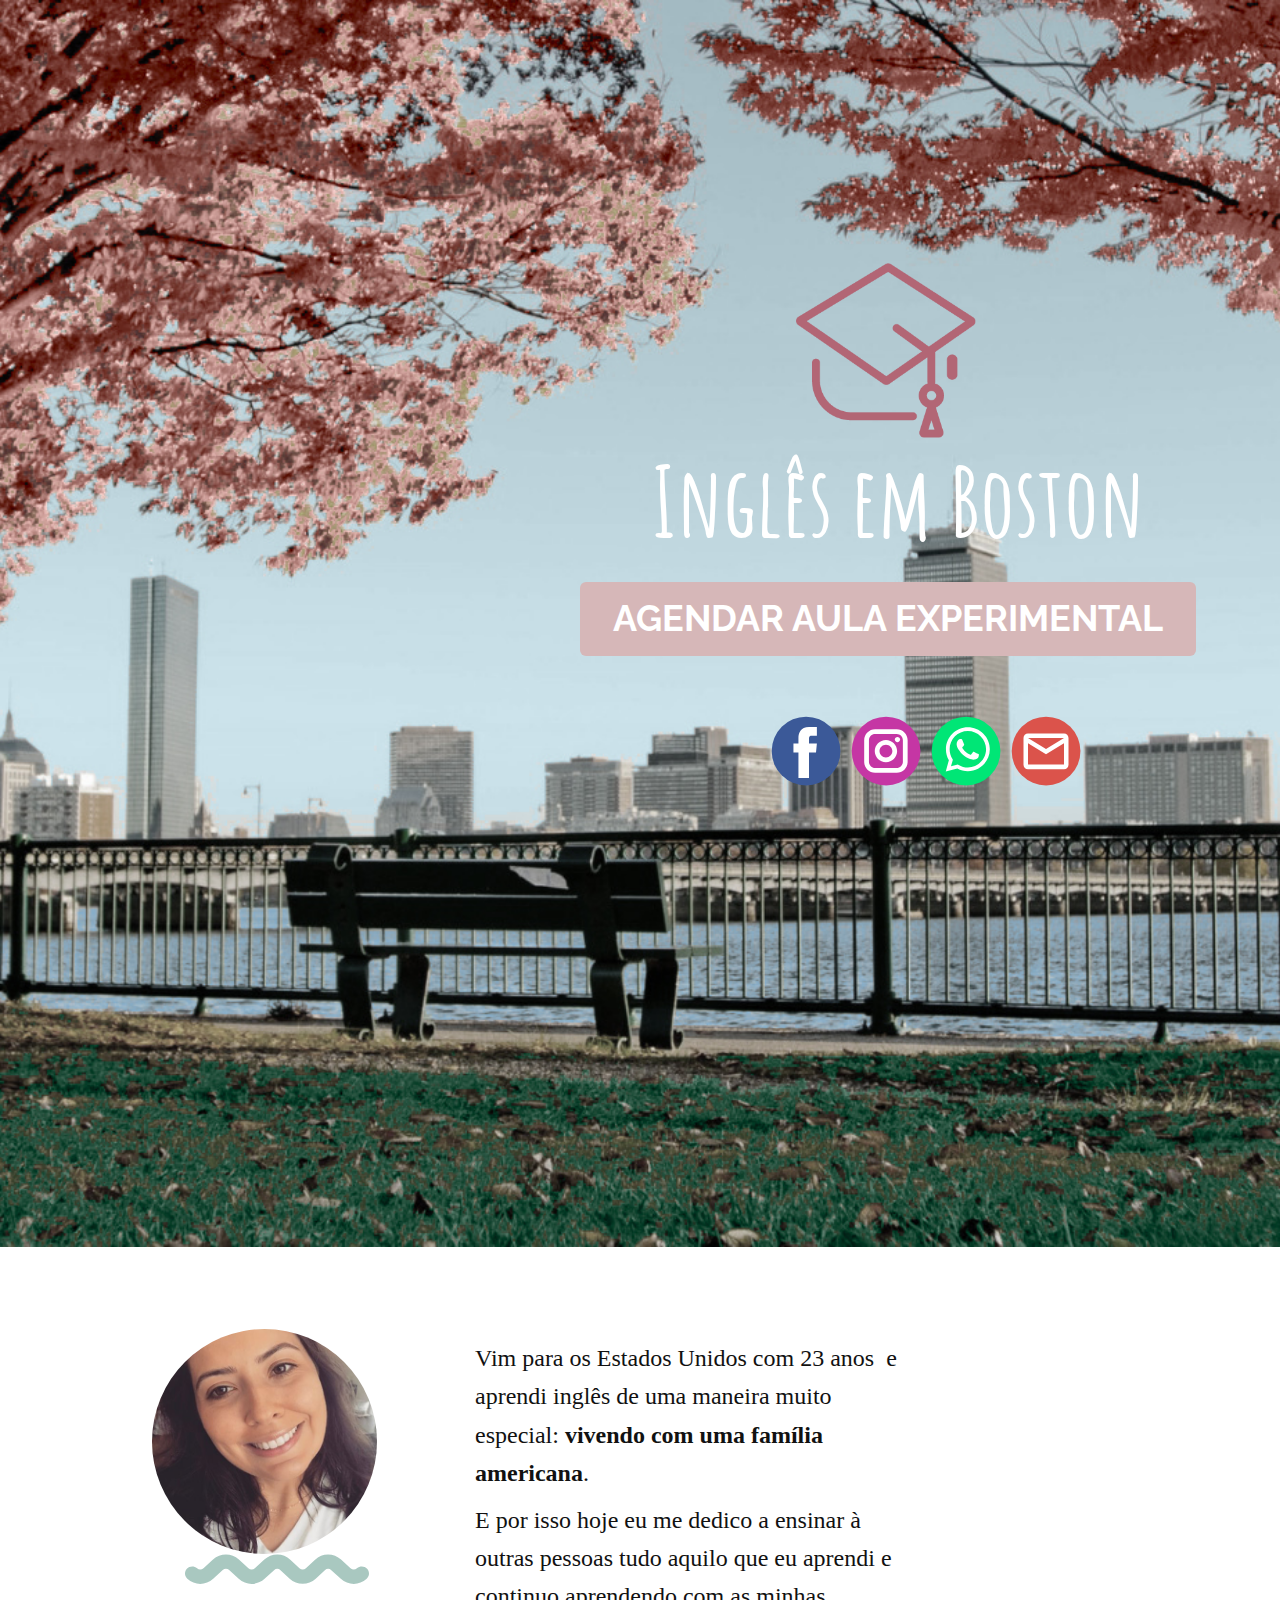
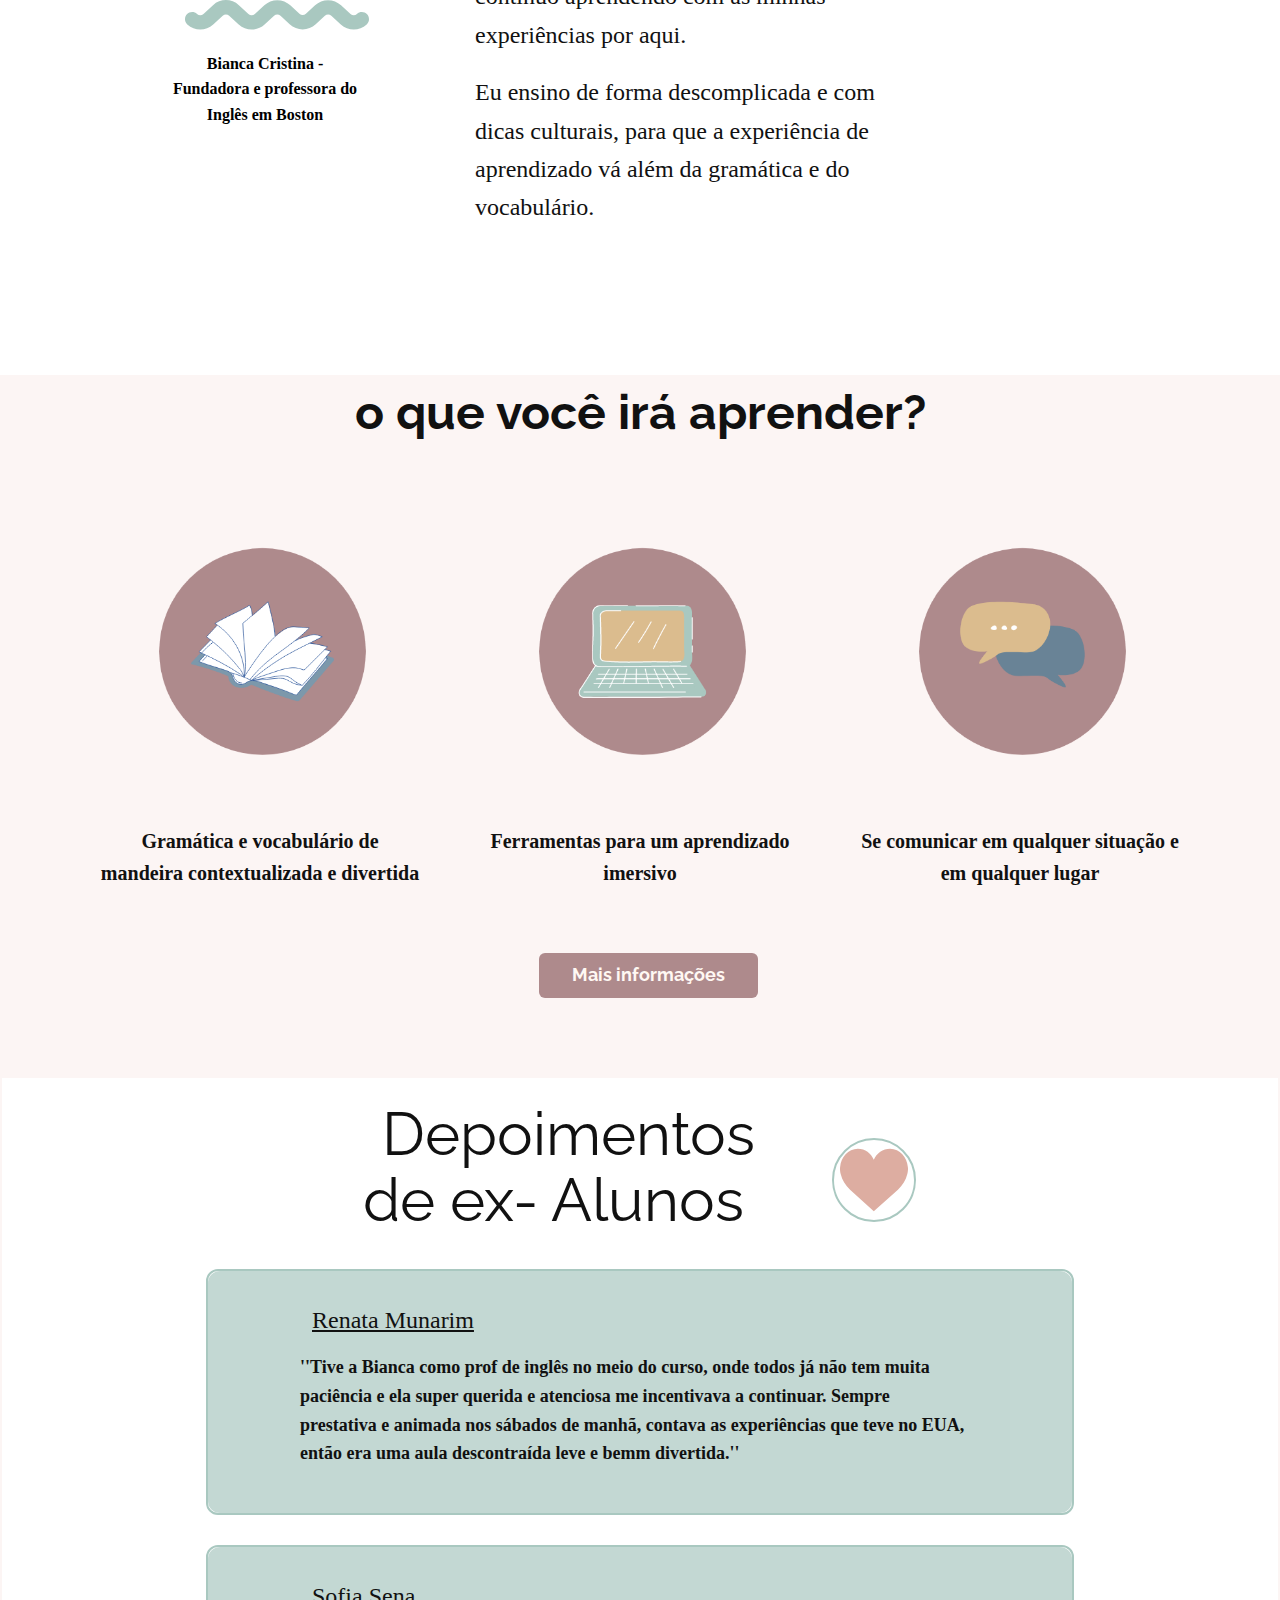
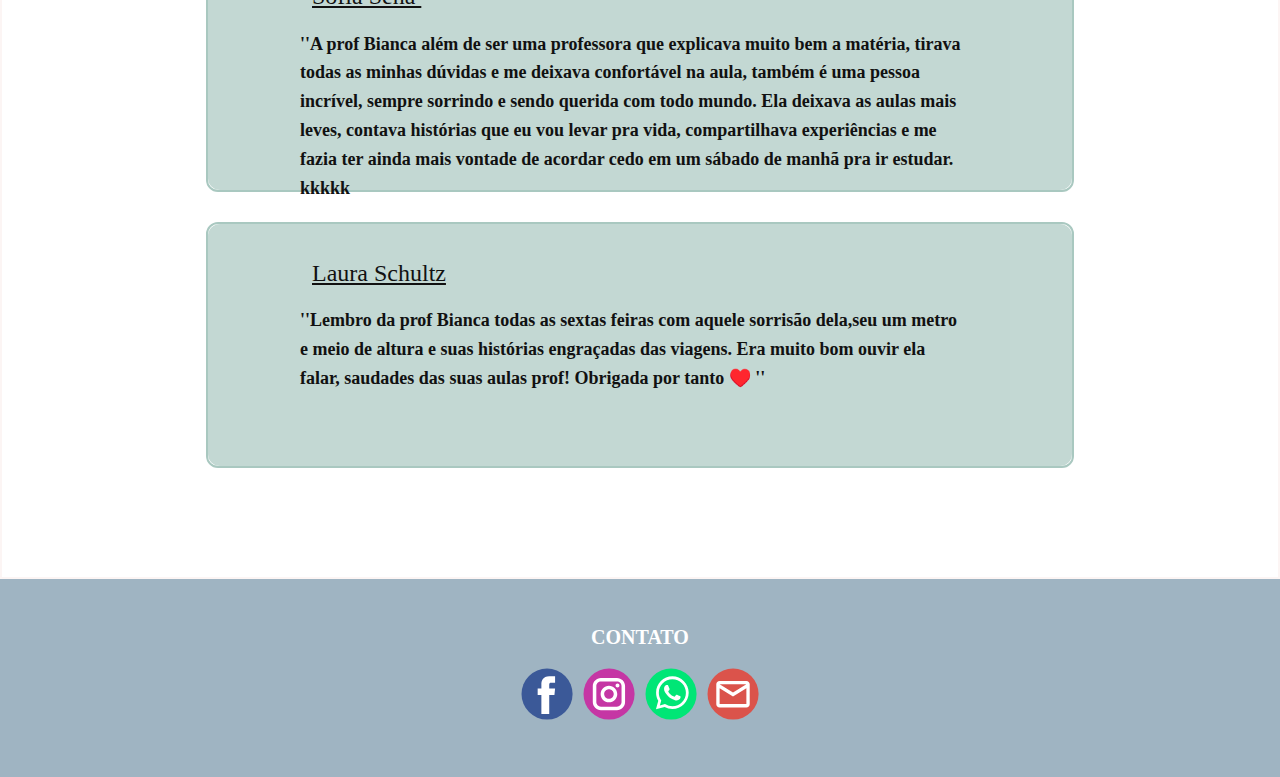
==== commit 43faf3a5: "Update index.html" ====
--- a/index.html
+++ b/index.html
@@ -214,16 +214,5 @@
           </a>
         </div>
       </div></footer>
-    <section class="u-backlink u-clearfix u-grey-80">
-      <a class="u-link" href="https://nicepage.com/landing-page" target="_blank">
-        <span>Landing Page</span>
-      </a>
-      <p class="u-text">
-        <span>created with</span>
-      </p>
-      <a class="u-link" href="https://nicepage.com/" target="_blank">
-        <span>Web Design Software</span>
-      </a>. 
-    </section>
   </body>
-</html>+</html>
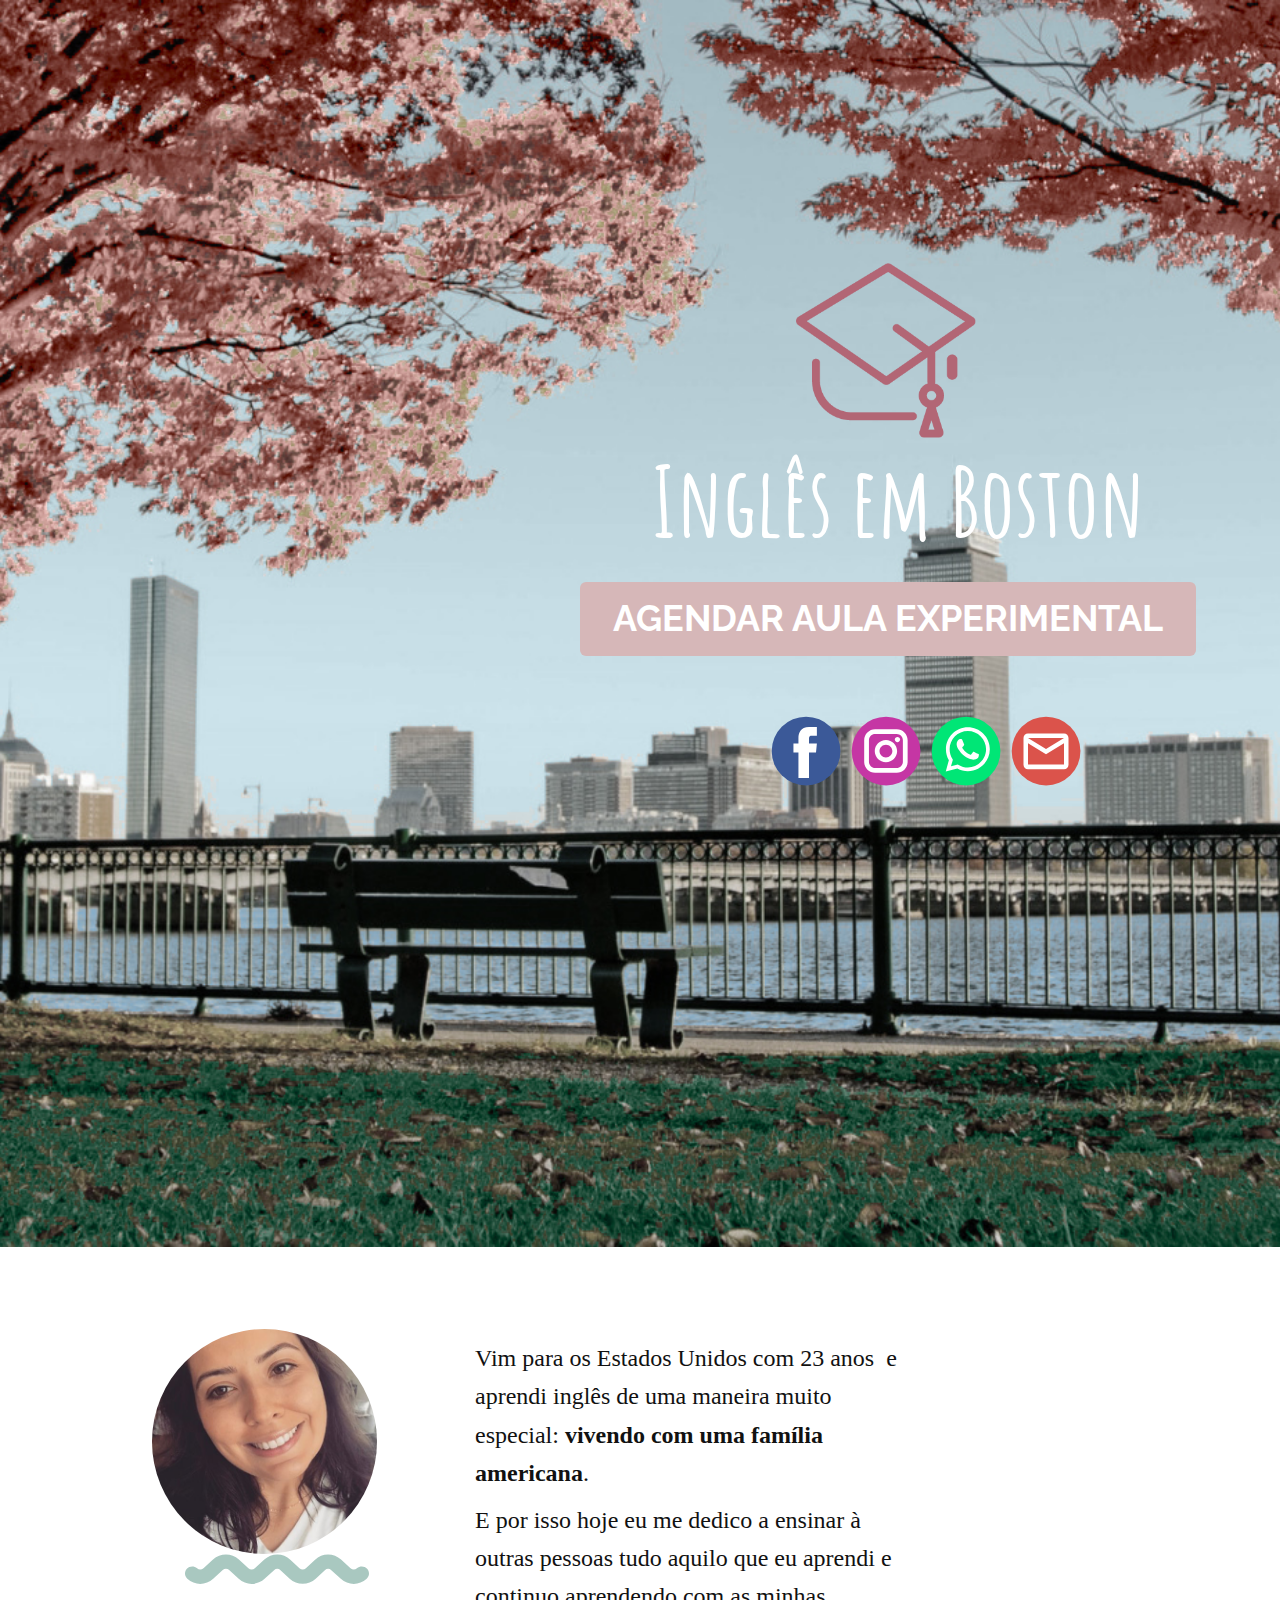
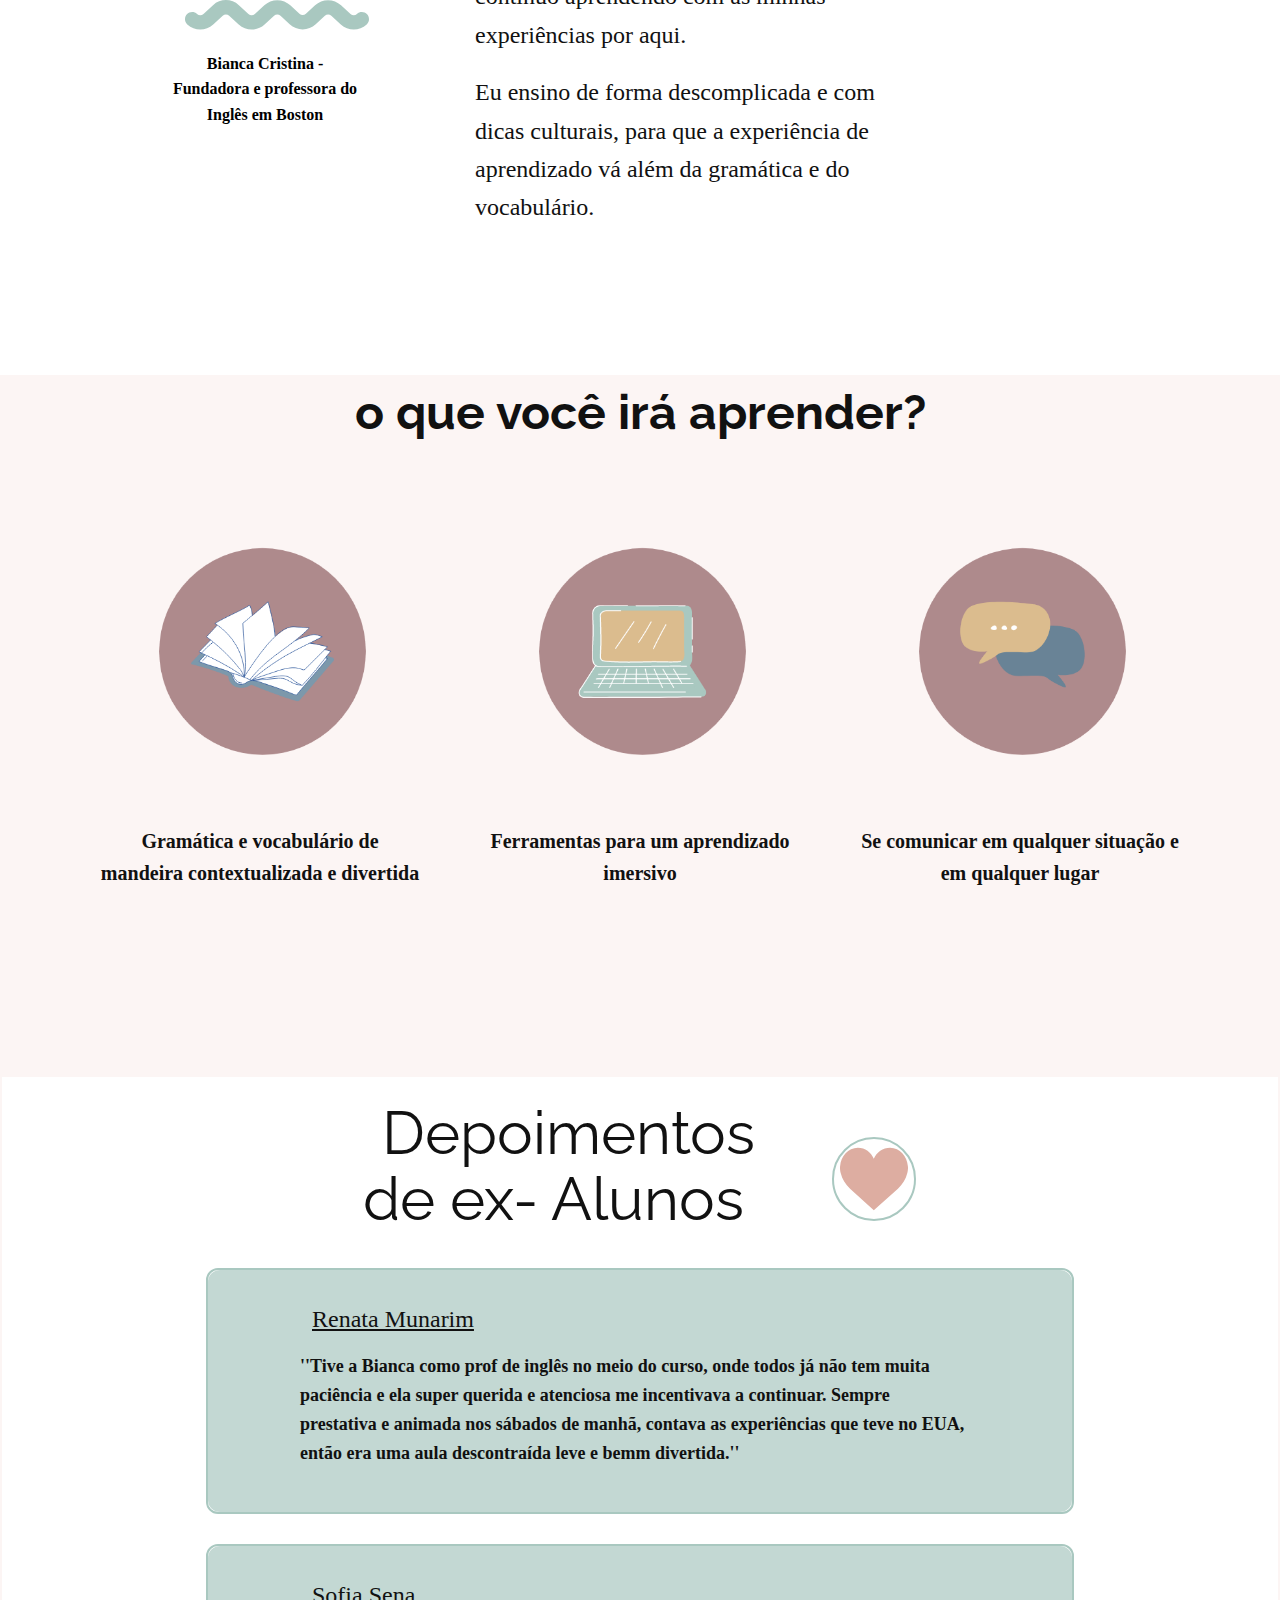
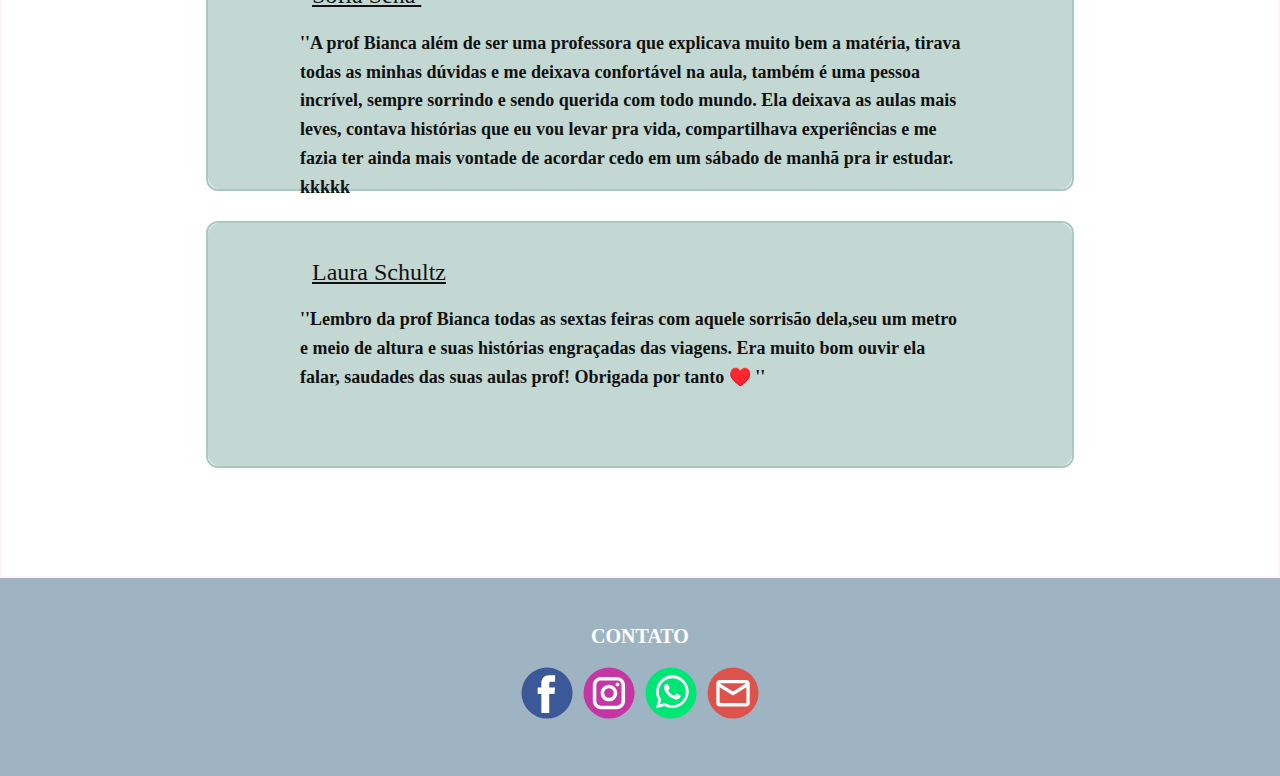
==== commit 3fa034c9: "Update index.html" ====
--- a/index.html
+++ b/index.html
@@ -68,7 +68,7 @@
                     <div class="u-container-layout u-valign-bottom-lg u-valign-bottom-xl u-container-layout-1">
                       <img src="images/chapeu-bipng.png" alt="" class="u-align-center-xs u-align-right-sm u-image u-image-default u-image-1" data-image-width="282" data-image-height="274">
                       <h1 class="u-align-center u-text u-text-body-alt-color u-text-default-lg u-text-default-xl u-text-1">Inglês em Boston</h1>
-                      <a href="https://nicepage.com/c/about-us-html-templates" class="u-align-right u-btn u-btn-round u-button-style u-custom-color-14 u-hover-custom-color-18 u-radius-6 u-text-body-alt-color u-btn-1">AGENDAR AULA EXPERIMENTAL<span style="font-size: 2.25rem;"></span>
+                      <a href="https://www.calendar.com/ingles-em-boston/15-30-meetings/" class="u-align-right u-btn u-btn-round u-button-style u-custom-color-14 u-hover-custom-color-18 u-radius-6 u-text-body-alt-color u-btn-1">AGENDAR AULA EXPERIMENTAL<span style="font-size: 2.25rem;"></span>
                       </a>
                     </div>
                   </div>
@@ -137,7 +137,6 @@
                 <div class="u-container-layout u-valign-top u-container-layout-2">
                   <img src="images/Untitleddesign10.png" alt="" class="u-align-center-sm u-align-center-xs u-image u-image-default u-preserve-proportions u-image-2" data-image-width="500" data-image-height="500">
                   <p class="u-align-center u-text u-text-default u-text-3">Ferramentas para um aprendizado imersivo</p>
-                  <a href="mailto:inglesemboston@outlook.com?subject=Mais%20informa%C3%A7%C3%B5es" class="u-active-custom-color-18 u-align-center u-btn u-btn-round u-button-style u-custom-color-11 u-hover-custom-color-18 u-radius-6 u-text-active-grey-90 u-text-custom-color-2 u-text-hover-grey-90 u-btn-1">Mais informações</a>
                 </div>
               </div>
               <div class="u-container-style u-layout-cell u-size-20 u-layout-cell-3">
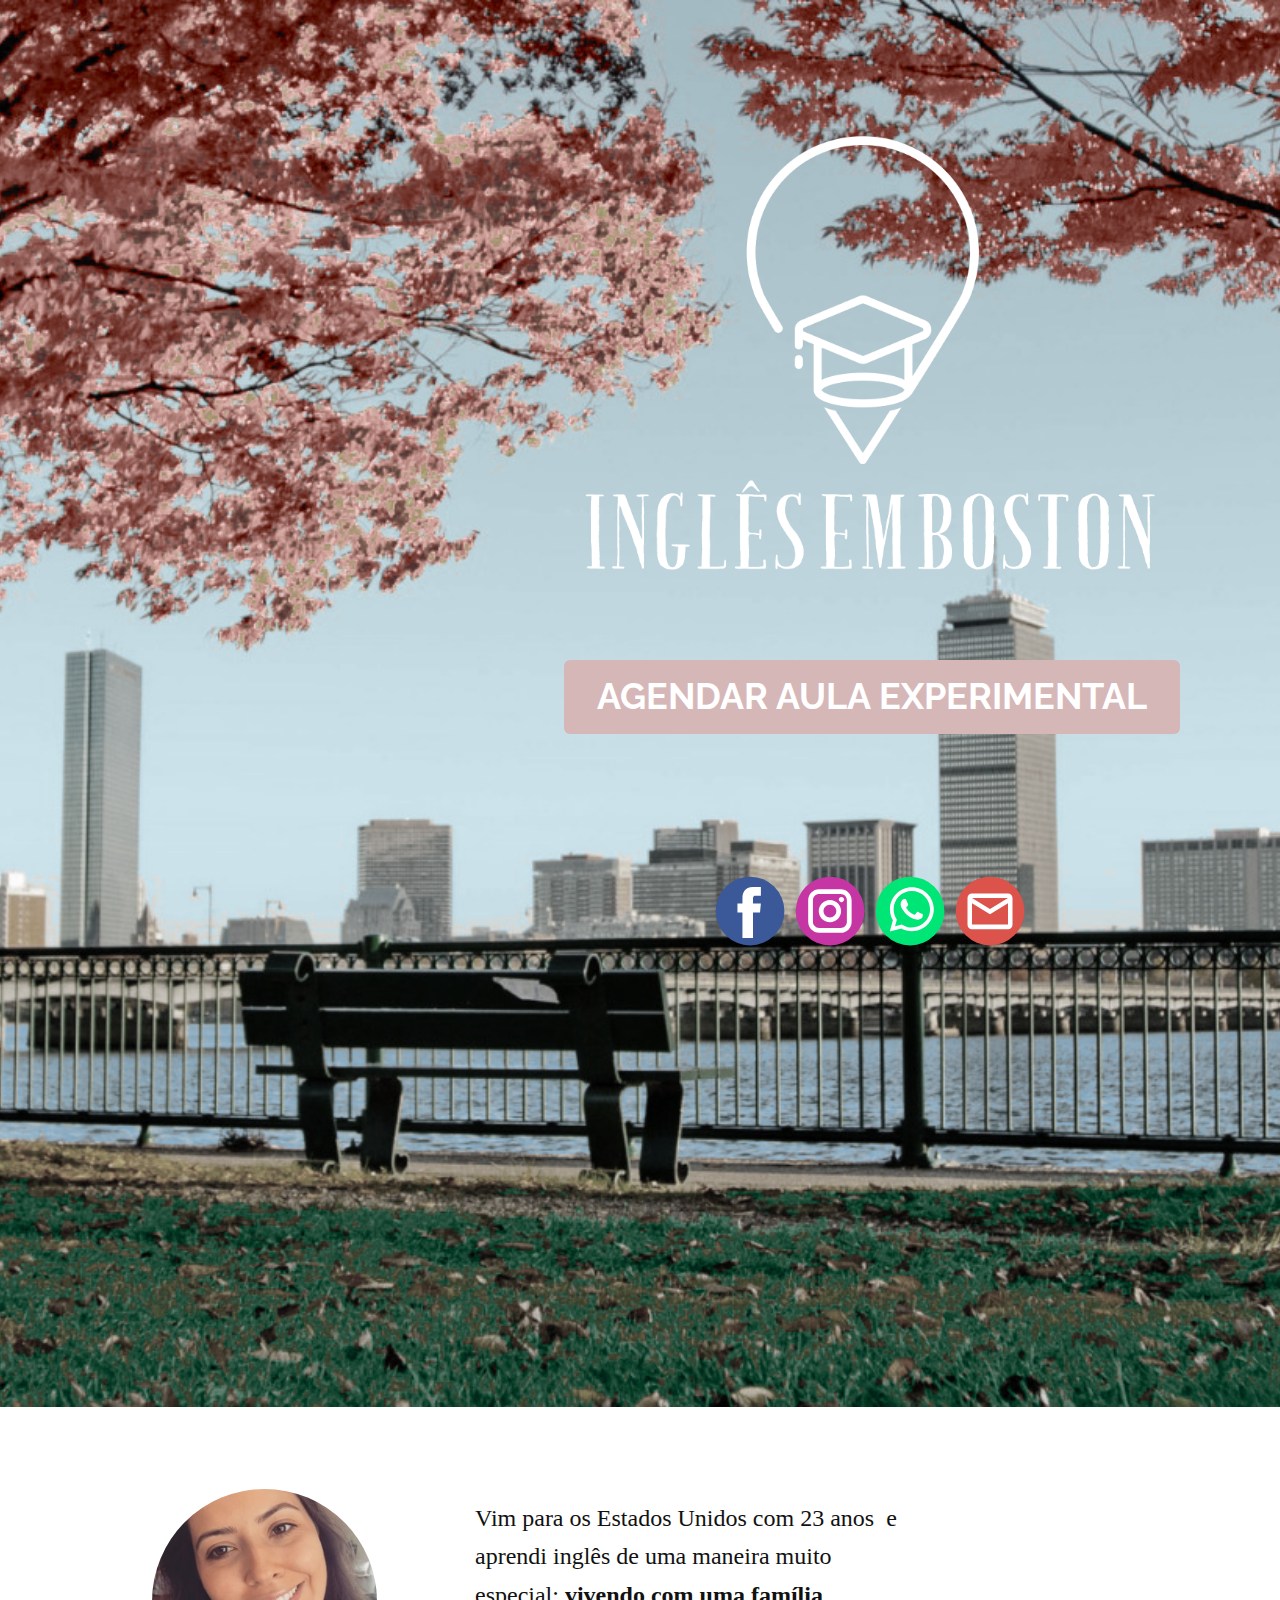
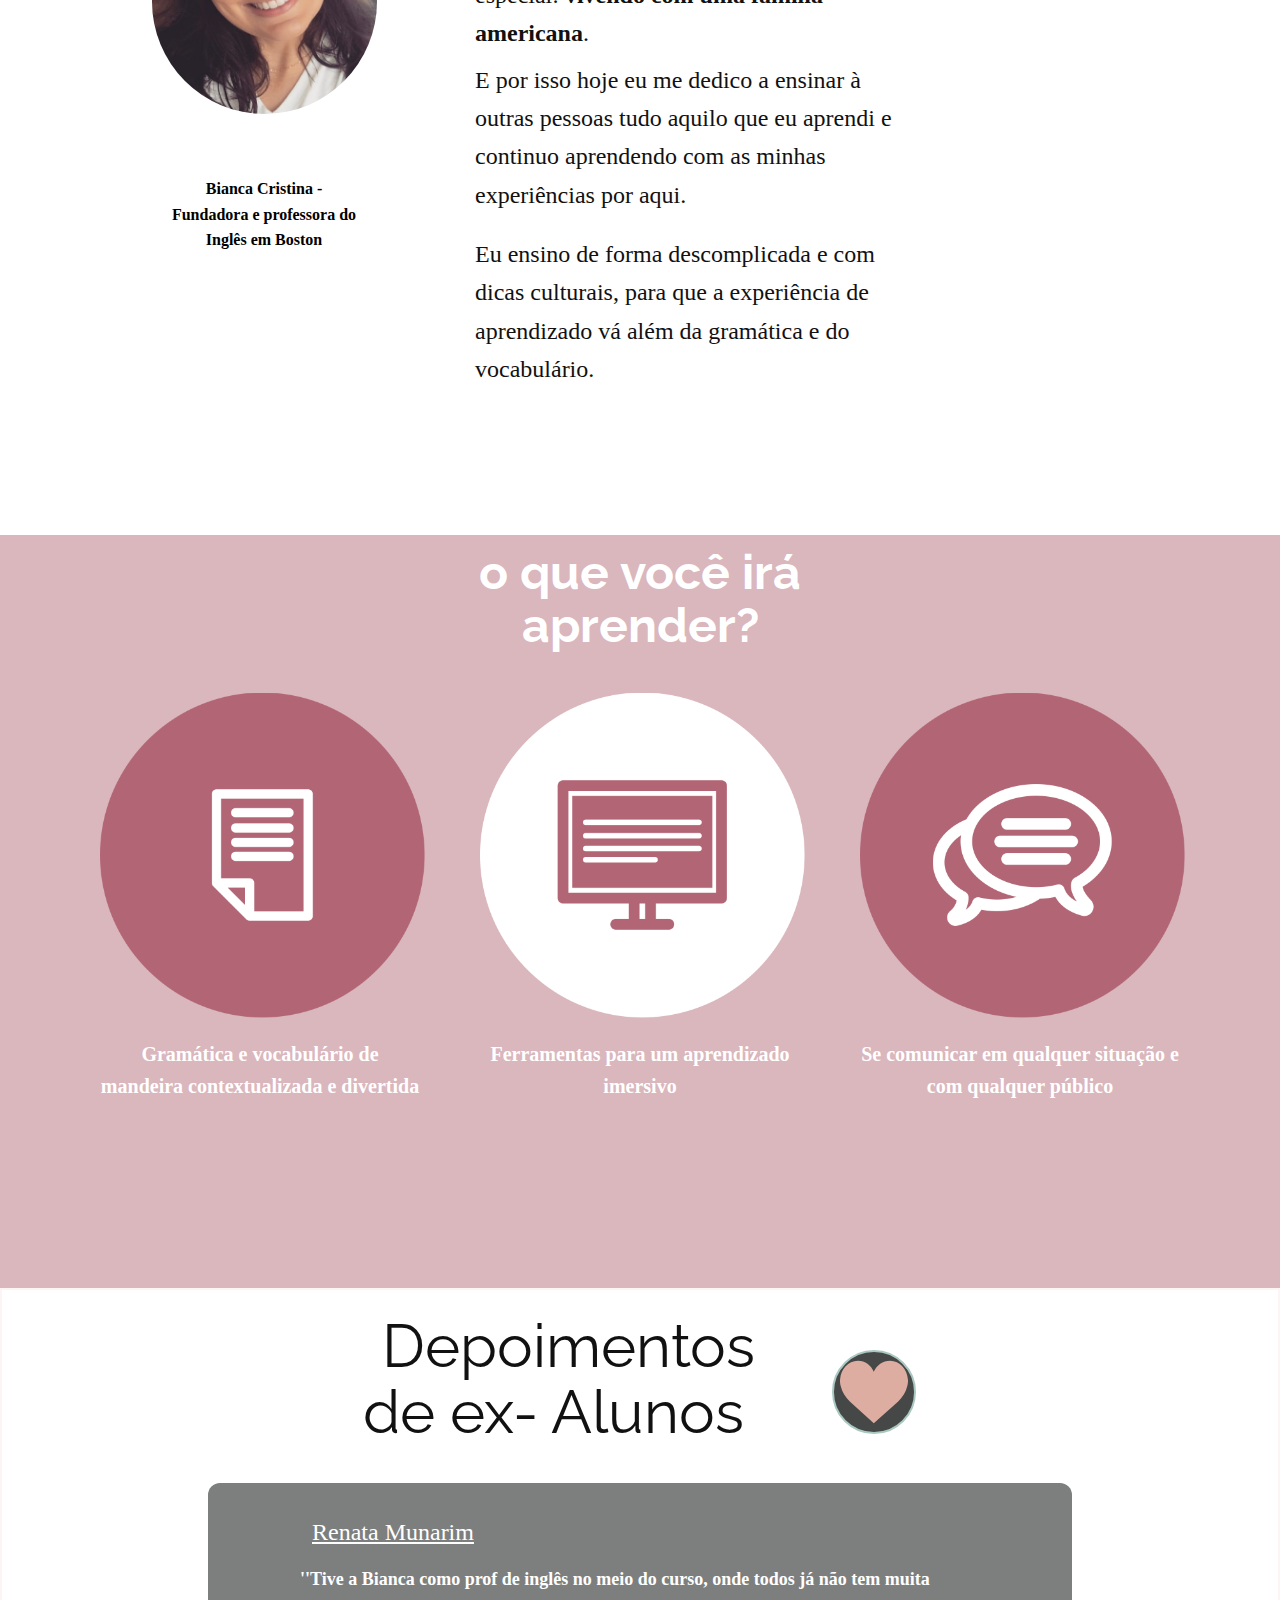
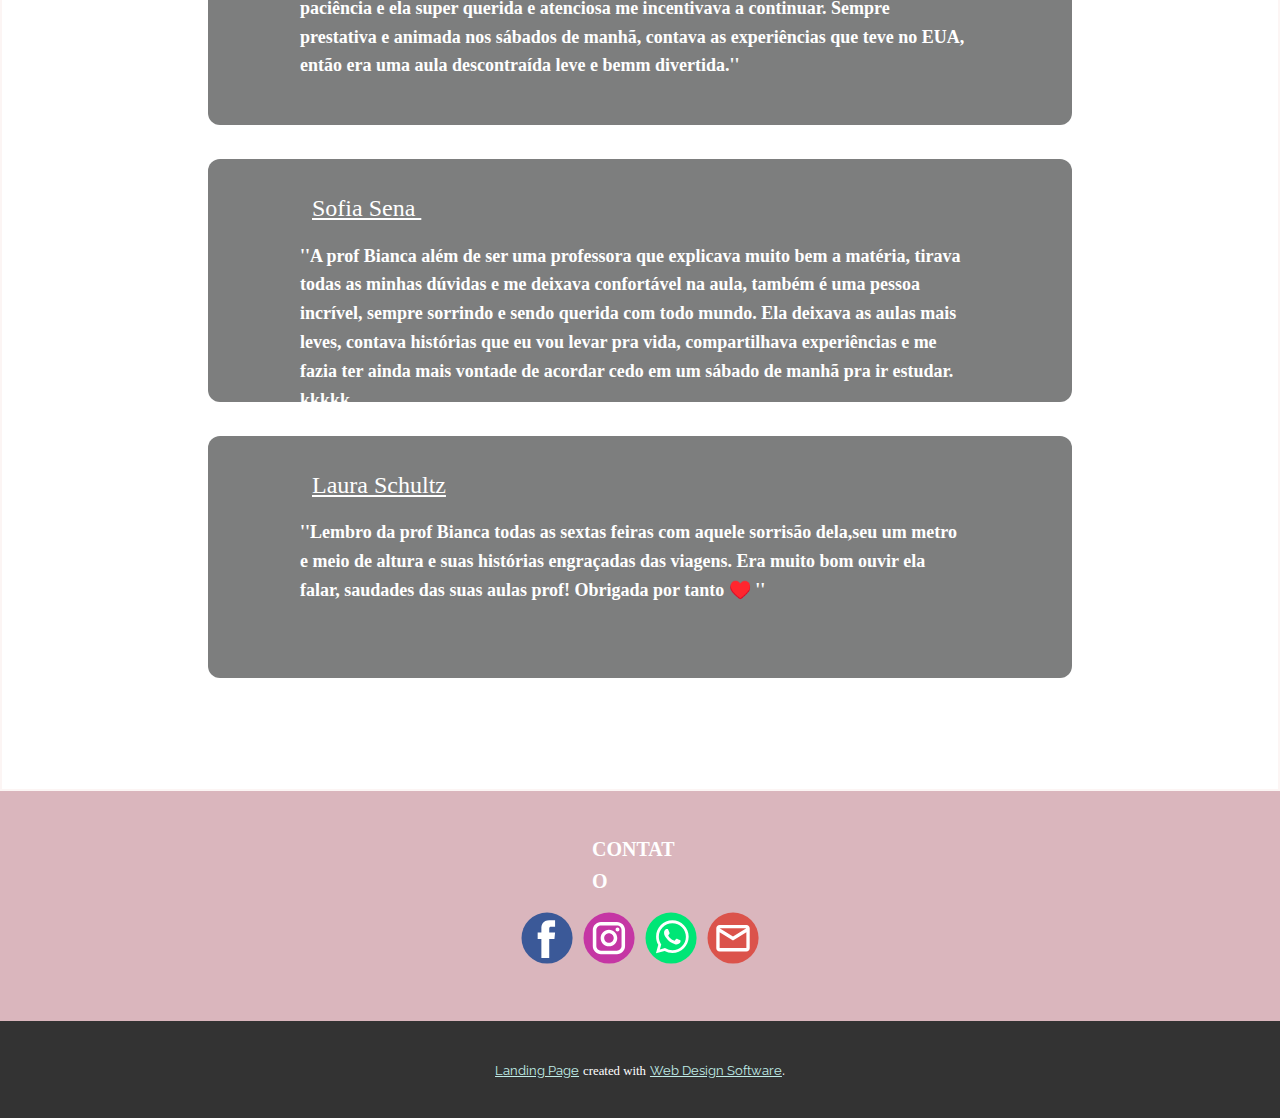
==== commit 4d9b6ad4: "Add files via upload" ====
--- a/index.html
+++ b/index.html
@@ -65,9 +65,8 @@
               <div class="u-size-30">
                 <div class="u-layout-row">
                   <div class="u-container-style u-layout-cell u-size-60 u-layout-cell-1">
-                    <div class="u-container-layout u-valign-bottom-lg u-valign-bottom-xl u-container-layout-1">
-                      <img src="images/chapeu-bipng.png" alt="" class="u-align-center-xs u-align-right-sm u-image u-image-default u-image-1" data-image-width="282" data-image-height="274">
-                      <h1 class="u-align-center u-text u-text-body-alt-color u-text-default-lg u-text-default-xl u-text-1">Inglês em Boston</h1>
+                    <div class="u-container-layout u-container-layout-1">
+                      <img src="images/logo07.png" alt="" class="u-expanded-width-xs u-image u-image-default u-image-1" data-image-width="764" data-image-height="582">
                       <a href="https://www.calendar.com/ingles-em-boston/15-30-meetings/" class="u-align-right u-btn u-btn-round u-button-style u-custom-color-14 u-hover-custom-color-18 u-radius-6 u-text-body-alt-color u-btn-1">AGENDAR AULA EXPERIMENTAL<span style="font-size: 2.25rem;"></span>
                       </a>
                     </div>
@@ -116,33 +115,33 @@
         <p class="u-align-left u-text u-text-1">Vim para os Estados Unidos com 23 anos&nbsp; e&nbsp; aprendi inglês de uma maneira muito especial:&nbsp;<span style="font-weight: 700;">vivendo&nbsp;com&nbsp;uma família americana</span>.
         </p>
         <div class="u-align-center u-image u-image-circle u-image-1" data-image-width="471" data-image-height="742"></div>
-        <p class="u-align-left u-text u-text-2">E por isso hoje eu me dedico a ensinar à outras pessoas tudo aquilo que eu aprendi e continuo aprendendo com as minhas experiências por aqui.</p><span class="u-align-center u-icon u-icon-circle u-text-custom-color-9 u-icon-1"><svg class="u-svg-link" preserveAspectRatio="xMidYMin slice" viewBox="0 0 512 512" style=""><use xmlns:xlink="http://www.w3.org/1999/xlink" xlink:href="#svg-8a9d"></use></svg><svg class="u-svg-content" viewBox="0 0 512 512" id="svg-8a9d"><path d="m469.539 360.599c-12.87 0-25.74-4.721-36.002-14.162l-26.416-24.304c-5.116-4.708-12.813-4.684-17.902.058l-25.486 23.749c-20.328 18.943-52.175 18.944-72.503 0l-25.486-23.749c-5.088-4.74-12.784-4.766-17.902-.058l-26.416 24.303c-20.525 18.884-51.48 18.883-72.005 0l-26.559-24.436c-5.084-4.678-12.754-4.679-17.839 0l-26.559 24.435c-20.525 18.883-51.48 18.884-72.005 0-8.129-7.479-8.656-20.131-1.178-28.26 7.478-8.128 20.131-8.657 28.26-1.178 5.086 4.679 12.754 4.678 17.84 0l26.559-24.435c20.524-18.883 51.48-18.883 72.004 0l26.56 24.436c5.085 4.678 12.755 4.679 17.84 0l26.415-24.303c9.862-9.073 22.641-14.064 36-14.064h.172c13.422.043 26.236 5.12 36.082 14.295l25.486 23.749c5.12 4.771 12.844 4.771 17.964 0l25.486-23.749c9.846-9.175 22.66-14.251 36.082-14.294 13.404-.019 26.268 4.952 36.172 14.064l26.416 24.303c5.085 4.678 12.755 4.679 17.84 0 8.128-7.479 20.781-6.951 28.26 1.178s6.951 20.781-1.178 28.26c-10.262 9.441-23.132 14.162-36.002 14.162zm36.002-141.163c8.129-7.479 8.656-20.131 1.178-28.26s-20.131-8.657-28.26-1.178c-5.085 4.679-12.755 4.679-17.84 0l-26.416-24.303c-9.904-9.112-22.769-14.082-36.172-14.064-13.422.043-26.236 5.12-36.082 14.294l-25.486 23.749c-5.12 4.771-12.844 4.771-17.964 0l-25.486-23.749c-9.846-9.175-22.66-14.252-36.082-14.295-.057 0-.114 0-.172 0-13.36 0-26.139 4.991-36 14.064l-26.415 24.303c-5.085 4.679-12.755 4.679-17.84 0l-26.56-24.436c-20.524-18.883-51.48-18.882-72.004 0l-26.559 24.435c-5.086 4.678-12.754 4.679-17.84 0-8.128-7.479-20.782-6.951-28.26 1.178-7.479 8.128-6.951 20.781 1.178 28.26 20.524 18.883 51.479 18.883 72.005 0l26.559-24.435c5.085-4.679 12.755-4.679 17.839 0l26.56 24.436c20.524 18.883 51.479 18.883 72.005 0l26.416-24.303c5.118-4.708 12.814-4.682 17.902.058l25.486 23.749c20.329 18.944 52.176 18.943 72.503 0l25.486-23.749c5.089-4.742 12.786-4.765 17.902-.058l26.416 24.304c10.262 9.441 23.132 14.162 36.002 14.162 12.869.001 25.739-4.72 36.001-14.162z"></path></svg></span>
-        <p class="u-align-left u-text u-text-3">Eu ensino de forma descomplicada e com dicas culturais, para que a experiência de aprendizado vá além da gramática e do vocabulário.</p>
-        <p class="u-align-center u-text u-text-black u-text-4">Bianca Cristina - Fundadora e professora do Inglês em Boston</p>
-      </div>
-    </section>
-    <section class="u-clearfix u-custom-color-19 u-section-3" id="sec-f5a2">
-      <div class="u-clearfix u-sheet u-sheet-1">
-        <h2 class="u-align-center u-custom-font u-text u-text-default u-text-font u-text-1">o que você irá aprender?</h2>
+        <p class="u-align-left u-text u-text-2">E por isso hoje eu me dedico a ensinar à outras pessoas tudo aquilo que eu aprendi e continuo aprendendo com as minhas experiências por aqui.</p>
+        <p class="u-align-center u-text u-text-black u-text-3">Bianca Cristina - Fundadora e professora do Inglês em Boston</p>
+        <p class="u-align-left u-text u-text-4">Eu ensino de forma descomplicada e com dicas culturais, para que a experiência de aprendizado vá além da gramática e do vocabulário.</p>
+      </div>
+    </section>
+    <section class="u-clearfix u-custom-color-21 u-section-3" id="sec-f5a2">
+      <div class="u-clearfix u-sheet u-sheet-1">
+        <h2 class="u-align-center u-custom-font u-text u-text-font u-text-1">o que você irá aprender?</h2>
         <div class="u-clearfix u-expanded-width u-layout-wrap u-layout-wrap-1">
           <div class="u-layout">
             <div class="u-layout-row">
               <div class="u-container-style u-layout-cell u-size-20 u-layout-cell-1">
                 <div class="u-container-layout u-valign-top u-container-layout-1">
-                  <img src="images/Untitleddesign9.png" alt="" class="u-align-center-sm u-align-center-xs u-image u-image-default u-preserve-proportions u-image-1" data-image-width="500" data-image-height="500">
-                  <p class="u-align-center u-text u-text-default u-text-2">Gramática e vocabulário de mandeira contextualizada e divertida</p>
+                  <img src="images/icon01.png" alt="" class="u-align-center-sm u-align-center-xs u-image u-image-default u-preserve-proportions u-image-1" data-image-width="509" data-image-height="510">
+                  <p class="u-align-center u-text u-text-2">Gramática e vocabulário de mandeira contextualizada e divertida</p>
                 </div>
               </div>
               <div class="u-container-style u-layout-cell u-size-20 u-layout-cell-2">
-                <div class="u-container-layout u-valign-top u-container-layout-2">
-                  <img src="images/Untitleddesign10.png" alt="" class="u-align-center-sm u-align-center-xs u-image u-image-default u-preserve-proportions u-image-2" data-image-width="500" data-image-height="500">
-                  <p class="u-align-center u-text u-text-default u-text-3">Ferramentas para um aprendizado imersivo</p>
+                <div class="u-container-layout u-container-layout-2">
+                  <img src="images/icon02.png" alt="" class="u-align-center-sm u-align-center-xs u-image u-image-default u-preserve-proportions u-image-2" data-image-width="509" data-image-height="510">
+                  <p class="u-align-center u-text u-text-3">Ferramentas para um aprendizado imersivo</p>
                 </div>
               </div>
               <div class="u-container-style u-layout-cell u-size-20 u-layout-cell-3">
-                <div class="u-container-layout u-valign-top u-container-layout-3">
-                  <img src="images/Untitleddesign11.png" alt="" class="u-image u-image-default u-preserve-proportions u-image-3" data-image-width="500" data-image-height="500">
-                  <p class="u-align-center u-text u-text-default u-text-4">Se comunicar em qualquer situação e em qualquer lugar</p>
+                <div class="u-container-layout u-valign-top-lg u-valign-top-md u-valign-top-sm u-valign-top-xl u-container-layout-3">
+                  <img src="images/icon03.png" alt="" class="u-image u-image-default u-preserve-proportions u-image-3" data-image-width="509" data-image-height="510">
+                  <p class="u-align-center u-text u-text-4">Se comunicar em qualquer situação e com qualquer público</p>
                 </div>
               </div>
             </div>
@@ -153,25 +152,25 @@
     <section class="u-align-center u-border-2 u-border-custom-color-19 u-clearfix u-white u-section-4" id="sec-245b">
       <div class="u-clearfix u-sheet u-sheet-1">
         <h2 class="u-align-center-lg u-align-center-md u-align-center-sm u-align-center-xs u-custom-font u-text u-text-font u-text-1">Depoimentos<br>&nbsp;de ex- Alunos&nbsp; &nbsp;
-        </h2><span class="u-border-2 u-border-custom-color-9 u-icon u-icon-circle u-spacing-6 u-text-custom-color-17 u-icon-1"><svg class="u-svg-link" preserveAspectRatio="xMidYMin slice" viewBox="0 0 50 50" style=""><use xmlns:xlink="http://www.w3.org/1999/xlink" xlink:href="#svg-8df2"></use></svg><svg class="u-svg-content" viewBox="0 0 50 50" x="0px" y="0px" id="svg-8df2" style="enable-background:new 0 0 50 50;"><path style="fill:currentColor;" d="M24.85,10.126c2.018-4.783,6.628-8.125,11.99-8.125c7.223,0,12.425,6.179,13.079,13.543
+        </h2><span class="u-border-2 u-border-custom-color-9 u-custom-color-20 u-icon u-icon-circle u-spacing-6 u-text-custom-color-17 u-icon-1"><svg class="u-svg-link" preserveAspectRatio="xMidYMin slice" viewBox="0 0 50 50" style=""><use xmlns:xlink="http://www.w3.org/1999/xlink" xlink:href="#svg-8df2"></use></svg><svg class="u-svg-content" viewBox="0 0 50 50" x="0px" y="0px" id="svg-8df2" style="enable-background:new 0 0 50 50;"><path style="fill:currentColor;" d="M24.85,10.126c2.018-4.783,6.628-8.125,11.99-8.125c7.223,0,12.425,6.179,13.079,13.543
 	c0,0,0.353,1.828-0.424,5.119c-1.058,4.482-3.545,8.464-6.898,11.503L24.85,48L7.402,32.165c-3.353-3.038-5.84-7.021-6.898-11.503
 	c-0.777-3.291-0.424-5.119-0.424-5.119C0.734,8.179,5.936,2,13.159,2C18.522,2,22.832,5.343,24.85,10.126z"></path></svg></span>
         <div class="u-expanded-width-md u-expanded-width-sm u-expanded-width-xs u-list u-list-1">
           <div class="u-repeater u-repeater-1">
-            <div class="u-border-2 u-border-custom-color-9 u-container-style u-custom-color-9 u-list-item u-opacity u-opacity-70 u-radius-12 u-repeater-item u-shape-round u-list-item-1">
+            <div class="u-border-2 u-border-white u-container-style u-custom-color-20 u-list-item u-opacity u-opacity-70 u-radius-12 u-repeater-item u-shape-round u-list-item-1">
               <div class="u-container-layout u-similar-container u-valign-top-lg u-valign-top-md u-valign-top-sm u-container-layout-1">
                 <p class="u-align-left-md u-align-left-sm u-align-left-xs u-text u-text-2">Renata Munarim</p>
                 <p class="u-align-left-md u-align-left-sm u-align-left-xs u-text u-text-3">''Tive a Bianca como prof de inglês no meio do curso, onde todos já não tem muita paciência e ela super querida e atenciosa me incentivava a continuar. Sempre prestativa e animada nos sábados de manhã, contava as experiências que teve no EUA, então era uma aula descontraída leve e bemm divertida.''</p>
               </div>
             </div>
-            <div class="u-border-2 u-border-custom-color-9 u-container-style u-custom-color-9 u-list-item u-opacity u-opacity-70 u-radius-12 u-repeater-item u-shape-round u-list-item-2">
+            <div class="u-border-2 u-border-white u-container-style u-custom-color-20 u-list-item u-opacity u-opacity-70 u-radius-12 u-repeater-item u-shape-round u-list-item-2">
               <div class="u-container-layout u-similar-container u-valign-top-lg u-valign-top-md u-valign-top-sm u-container-layout-2">
                 <p class="u-align-left-md u-align-left-sm u-align-left-xs u-text u-text-4">Sofia Sena&nbsp;<br>
                 </p>
                 <p class="u-align-left-md u-align-left-sm u-align-left-xs u-text u-text-5">''A prof Bianca além de ser uma professora que explicava muito bem a matéria, tirava todas as minhas dúvidas e me deixava confortável na aula, também é uma pessoa incrível, sempre sorrindo e sendo querida com todo mundo. Ela deixava as aulas mais leves, contava histórias que eu vou levar pra vida, compartilhava experiências e me fazia ter ainda mais vontade de acordar cedo em um sábado de manhã pra ir estudar. kkkkk</p>
               </div>
             </div>
-            <div class="u-border-2 u-border-custom-color-9 u-container-style u-custom-color-9 u-list-item u-opacity u-opacity-70 u-radius-12 u-repeater-item u-shape-round u-list-item-3">
+            <div class="u-border-2 u-border-white u-container-style u-custom-color-20 u-list-item u-opacity u-opacity-70 u-radius-12 u-repeater-item u-shape-round u-list-item-3">
               <div class="u-container-layout u-similar-container u-valign-top-lg u-valign-top-md u-valign-top-sm u-container-layout-3">
                 <p class="u-align-left-md u-align-left-sm u-align-left-xs u-text u-text-6">Laura Schultz</p>
                 <p class="u-align-left-md u-align-left-sm u-align-left-xs u-text u-text-7">''Lembro da prof Bianca todas as sextas feiras com aquele sorrisão dela,seu um metro e meio de altura e suas histórias engraçadas das viagens. Era muito bom ouvir ela falar, saudades das suas aulas prof! Obrigada por tanto ♥️ ''</p>
@@ -186,8 +185,8 @@
 }</style>
     
     
-    <footer class="u-clearfix u-custom-color-12 u-footer" id="sec-842e"><div class="u-clearfix u-sheet u-sheet-1">
-        <p class="u-text u-text-default u-text-1">CONTATO</p>
+    <footer class="u-clearfix u-custom-color-21 u-footer" id="sec-842e"><div class="u-clearfix u-sheet u-sheet-1">
+        <p class="u-text u-text-1">CONTATO</p>
         <div class="u-align-left u-social-icons u-spacing-10 u-social-icons-1">
           <a class="u-social-url" title="facebook" target="_blank" href="https://www.facebook.com/Ingl%C3%AAs-em-Boston-107835641456613"><span class="u-icon u-icon-circle u-social-facebook u-social-icon u-icon-1"><svg class="u-svg-link" preserveAspectRatio="xMidYMin slice" viewBox="0 0 112 112" style=""><use xmlns:xlink="http://www.w3.org/1999/xlink" xlink:href="#svg-6bdd"></use></svg><svg class="u-svg-content" viewBox="0 0 112 112" x="0" y="0" id="svg-6bdd"><circle fill="currentColor" cx="56.1" cy="56.1" r="55"></circle><path fill="#FFFFFF" d="M73.5,31.6h-9.1c-1.4,0-3.6,0.8-3.6,3.9v8.5h12.6L72,58.3H60.8v40.8H43.9V58.3h-8V43.9h8v-9.2
             c0-6.7,3.1-17,17-17h12.5v13.9H73.5z"></path></svg></span>
@@ -213,5 +212,16 @@
           </a>
         </div>
       </div></footer>
+    <section class="u-backlink u-clearfix u-grey-80">
+      <a class="u-link" href="https://nicepage.com/landing-page" target="_blank">
+        <span>Landing Page</span>
+      </a>
+      <p class="u-text">
+        <span>created with</span>
+      </p>
+      <a class="u-link" href="https://nicepage.com/" target="_blank">
+        <span>Web Design Software</span>
+      </a>. 
+    </section>
   </body>
-</html>
+</html>--- a/nicepage.css
+++ b/nicepage.css
@@ -34561,6 +34561,130 @@
         }
 
         
+        
+        .u-custom-color-20,
+        .u-body.u-custom-color-20,
+        .u-container-style.u-custom-color-20:before,
+        .u-table-alt-custom-color-20 tr:nth-child(even)
+        {
+            color: #ffffff;
+            background-color: #464747;
+        }
+
+        .u-button-style.u-custom-color-20,
+        .u-button-style.u-custom-color-20[class*="u-border-"]
+        {
+            color: #ffffff !important;
+            background-color: #464747 !important;
+        }
+
+        .u-button-style.u-custom-color-20:hover,
+        .u-button-style.u-custom-color-20[class*="u-border-"]:hover,
+        .u-button-style.u-custom-color-20:focus,
+        .u-button-style.u-custom-color-20[class*="u-border-"]:focus,
+        .u-button-style.u-button-style.u-custom-color-20:active,
+        .u-button-style.u-button-style.u-custom-color-20[class*="u-border-"]:active,
+        .u-button-style.u-button-style.u-custom-color-20.active,
+        .u-button-style.u-button-style.u-custom-color-20[class*="u-border-"].active,
+        li.active > .u-button-style.u-button-style.u-custom-color-20,
+        li.active > .u-button-style.u-button-style.u-custom-color-20[class*="u-border-"]
+        {
+            color: #ffffff !important;
+            background-color: #3f4040 !important;
+        }
+
+        .u-hover-custom-color-20:hover,
+        .u-hover-custom-color-20[class*="u-border-"]:hover,
+        .u-hover-custom-color-20:focus,
+        .u-hover-custom-color-20[class*="u-border-"]:focus,
+        .u-active-custom-color-20.u-active.u-active,
+        .u-active-custom-color-20[class*="u-border-"].u-active.u-active,
+        a.u-button-style.u-hover-custom-color-20:hover,
+        a.u-button-style.u-hover-custom-color-20[class*="u-border-"]:hover,
+        a.u-button-style:hover > .u-hover-custom-color-20,
+        a.u-button-style:hover > .u-hover-custom-color-20[class*="u-border-"],
+        a.u-button-style.u-hover-custom-color-20:focus,
+        a.u-button-style.u-hover-custom-color-20[class*="u-border-"]:focus,
+        a.u-button-style.u-button-style.u-active-custom-color-20:active,
+        a.u-button-style.u-button-style.u-active-custom-color-20[class*="u-border-"]:active,
+        a.u-button-style.u-button-style.u-active-custom-color-20.active,
+        a.u-button-style.u-button-style.u-active-custom-color-20[class*="u-border-"].active,
+        a.u-button-style.u-button-style.active > .u-active-custom-color-20,
+        a.u-button-style.u-button-style.active > .u-active-custom-color-20[class*="u-border-"],
+        li.active > a.u-button-style.u-button-style.u-active-custom-color-20,
+        li.active > a.u-button-style.u-button-style.u-active-custom-color-20[class*="u-border-"]
+        {
+            color: #ffffff !important;
+            background-color: #464747 !important;
+        }
+
+        a.u-link.u-hover-custom-color-20:hover {
+            color: #464747 !important;
+        }
+
+        
+        
+        .u-custom-color-21,
+        .u-body.u-custom-color-21,
+        .u-container-style.u-custom-color-21:before,
+        .u-table-alt-custom-color-21 tr:nth-child(even)
+        {
+            color: #ffffff;
+            background-color: rgba(178,102,117,0.48);
+        }
+
+        .u-button-style.u-custom-color-21,
+        .u-button-style.u-custom-color-21[class*="u-border-"]
+        {
+            color: #ffffff !important;
+            background-color: rgba(178,102,117,0.48) !important;
+        }
+
+        .u-button-style.u-custom-color-21:hover,
+        .u-button-style.u-custom-color-21[class*="u-border-"]:hover,
+        .u-button-style.u-custom-color-21:focus,
+        .u-button-style.u-custom-color-21[class*="u-border-"]:focus,
+        .u-button-style.u-button-style.u-custom-color-21:active,
+        .u-button-style.u-button-style.u-custom-color-21[class*="u-border-"]:active,
+        .u-button-style.u-button-style.u-custom-color-21.active,
+        .u-button-style.u-button-style.u-custom-color-21[class*="u-border-"].active,
+        li.active > .u-button-style.u-button-style.u-custom-color-21,
+        li.active > .u-button-style.u-button-style.u-custom-color-21[class*="u-border-"]
+        {
+            color: #ffffff !important;
+            background-color: rgba(168,84,101,0.48) !important;
+        }
+
+        .u-hover-custom-color-21:hover,
+        .u-hover-custom-color-21[class*="u-border-"]:hover,
+        .u-hover-custom-color-21:focus,
+        .u-hover-custom-color-21[class*="u-border-"]:focus,
+        .u-active-custom-color-21.u-active.u-active,
+        .u-active-custom-color-21[class*="u-border-"].u-active.u-active,
+        a.u-button-style.u-hover-custom-color-21:hover,
+        a.u-button-style.u-hover-custom-color-21[class*="u-border-"]:hover,
+        a.u-button-style:hover > .u-hover-custom-color-21,
+        a.u-button-style:hover > .u-hover-custom-color-21[class*="u-border-"],
+        a.u-button-style.u-hover-custom-color-21:focus,
+        a.u-button-style.u-hover-custom-color-21[class*="u-border-"]:focus,
+        a.u-button-style.u-button-style.u-active-custom-color-21:active,
+        a.u-button-style.u-button-style.u-active-custom-color-21[class*="u-border-"]:active,
+        a.u-button-style.u-button-style.u-active-custom-color-21.active,
+        a.u-button-style.u-button-style.u-active-custom-color-21[class*="u-border-"].active,
+        a.u-button-style.u-button-style.active > .u-active-custom-color-21,
+        a.u-button-style.u-button-style.active > .u-active-custom-color-21[class*="u-border-"],
+        li.active > a.u-button-style.u-button-style.u-active-custom-color-21,
+        li.active > a.u-button-style.u-button-style.u-active-custom-color-21[class*="u-border-"]
+        {
+            color: #ffffff !important;
+            background-color: rgba(178,102,117,0.48) !important;
+        }
+
+        a.u-link.u-hover-custom-color-21:hover {
+            color: rgba(178,102,117,0.48) !important;
+        }
+
+        
 
         
         .u-border-custom-color-1,
@@ -35472,6 +35596,102 @@
         .u-link.u-border-custom-color-19[class*="u-border-"]:hover
         {
             border-color: #f1d2cd !important;
+        }
+        
+        
+        .u-border-custom-color-20,
+        .u-separator-custom-color-20:after
+        {
+            border-color: #464747;
+            stroke: #464747;
+        }
+
+        .u-button-style.u-border-custom-color-20
+        {
+            border-color: #464747 !important;
+            color: #464747 !important;
+            background-color: transparent !important;
+        }
+
+        .u-button-style.u-border-custom-color-20:hover,
+        .u-button-style.u-border-custom-color-20:focus
+        {
+            border-color: #3f4040 !important;
+            color: #3f4040 !important;
+            background-color: transparent !important;
+        }
+
+        .u-border-hover-custom-color-20:hover,
+        .u-border-hover-custom-color-20:focus,
+        .u-border-active-custom-color-20.u-active.u-active,
+        a.u-button-style.u-border-hover-custom-color-20:hover,
+        a.u-button-style:hover > .u-border-hover-custom-color-20,
+        a.u-button-style.u-border-hover-custom-color-20:focus,
+        a.u-button-style.u-button-style.u-border-active-custom-color-20:active,
+        a.u-button-style.u-button-style.u-border-active-custom-color-20.active,
+        a.u-button-style.u-button-style.active > .u-border-active-custom-color-20,
+        li.active > a.u-button-style.u-button-style.u-border-active-custom-color-20
+        {
+            color: #464747 !important;
+            border-color: #464747 !important;
+        }
+
+        .u-link.u-border-custom-color-20[class*="u-border-"]
+        {
+            border-color: #464747 !important;
+        }
+
+        .u-link.u-border-custom-color-20[class*="u-border-"]:hover
+        {
+            border-color: #3f4040 !important;
+        }
+        
+        
+        .u-border-custom-color-21,
+        .u-separator-custom-color-21:after
+        {
+            border-color: rgba(178,102,117,0.48);
+            stroke: rgba(178,102,117,0.48);
+        }
+
+        .u-button-style.u-border-custom-color-21
+        {
+            border-color: rgba(178,102,117,0.48) !important;
+            color: rgba(178,102,117,0.48) !important;
+            background-color: transparent !important;
+        }
+
+        .u-button-style.u-border-custom-color-21:hover,
+        .u-button-style.u-border-custom-color-21:focus
+        {
+            border-color: rgba(168,84,101,0.48) !important;
+            color: rgba(168,84,101,0.48) !important;
+            background-color: transparent !important;
+        }
+
+        .u-border-hover-custom-color-21:hover,
+        .u-border-hover-custom-color-21:focus,
+        .u-border-active-custom-color-21.u-active.u-active,
+        a.u-button-style.u-border-hover-custom-color-21:hover,
+        a.u-button-style:hover > .u-border-hover-custom-color-21,
+        a.u-button-style.u-border-hover-custom-color-21:focus,
+        a.u-button-style.u-button-style.u-border-active-custom-color-21:active,
+        a.u-button-style.u-button-style.u-border-active-custom-color-21.active,
+        a.u-button-style.u-button-style.active > .u-border-active-custom-color-21,
+        li.active > a.u-button-style.u-button-style.u-border-active-custom-color-21
+        {
+            color: rgba(178,102,117,0.48) !important;
+            border-color: rgba(178,102,117,0.48) !important;
+        }
+
+        .u-link.u-border-custom-color-21[class*="u-border-"]
+        {
+            border-color: rgba(178,102,117,0.48) !important;
+        }
+
+        .u-link.u-border-custom-color-21[class*="u-border-"]:hover
+        {
+            border-color: rgba(168,84,101,0.48) !important;
         }
         
 
@@ -36595,6 +36815,124 @@
         {
             color: #fcf5f4 !important;
         }
+        
+        
+        .u-text-custom-color-20,
+        a.u-button-style.u-text-custom-color-20,
+        a.u-button-style.u-text-custom-color-20[class*="u-border-"]
+        {
+            color: #464747 !important;
+        }
+
+        a.u-button-style.u-text-custom-color-20:hover,
+        a.u-button-style.u-text-custom-color-20[class*="u-border-"]:hover,
+        a.u-button-style.u-text-custom-color-20:focus,
+        a.u-button-style.u-text-custom-color-20[class*="u-border-"]:focus,
+        a.u-button-style.u-button-style.u-text-custom-color-20:active,
+        a.u-button-style.u-button-style.u-text-custom-color-20[class*="u-border-"]:active,
+        a.u-button-style.u-button-style.u-text-custom-color-20.active,
+        a.u-button-style.u-button-style.u-text-custom-color-20[class*="u-border-"].active
+        {
+            color: #3f4040 !important;
+        }
+
+        a.u-button-style:hover > .u-text-hover-custom-color-20,
+        a.u-button-style:hover > .u-text-hover-custom-color-20[class*="u-border-"],
+        a.u-button-style.u-button-style.u-text-hover-custom-color-20:hover,
+        a.u-button-style.u-button-style.u-text-hover-custom-color-20[class*="u-border-"]:hover,
+        a.u-button-style.u-button-style.u-text-hover-custom-color-20:focus,
+        a.u-button-style.u-button-style.u-text-hover-custom-color-20[class*="u-border-"]:focus,
+        a.u-button-style.u-button-style.u-button-style.u-text-active-custom-color-20:active,
+        a.u-button-style.u-button-style.u-button-style.u-text-active-custom-color-20[class*="u-border-"]:active,
+        a.u-button-style.u-button-style.u-button-style.u-text-active-custom-color-20.active,
+        a.u-button-style.u-button-style.u-button-style.u-text-active-custom-color-20[class*="u-border-"].active,
+        a.u-button-style.u-button-style.active > .u-text-active-custom-color-20,
+        a.u-button-style.u-button-style.active > .u-text-active-custom-color-20[class*="u-border-"],
+        :not(.level-2) > .u-nav > .u-nav-item > a.u-nav-link.u-text-hover-custom-color-20:hover,
+        :not(.level-2) > .u-nav > .u-nav-item > a.u-nav-link.u-nav-link.u-text-active-custom-color-20.active,
+        .u-popupmenu-items.u-text-hover-custom-color-20 .u-nav-link:hover,
+        .u-popupmenu-items.u-popupmenu-items.u-text-active-custom-color-20 .u-nav-link.active
+        {
+            color: #464747 !important;
+        }
+
+        .u-text-custom-color-20 svg,
+        .u-text-hover-custom-color-20:hover svg,
+        .u-button-style:hover > .u-text-hover-custom-color-20 svg,
+        .u-button-style.u-button-style.active > .u-text-active-custom-color-20 svg,
+        .u-text-hover-custom-color-20:focus svg
+        {
+            fill: #464747;
+        }
+
+        .u-link.u-text-custom-color-20:hover
+        {
+            color: #3f4040 !important;
+        }
+
+        a.u-link.u-text-hover-custom-color-20:hover
+        {
+            color: #464747 !important;
+        }
+        
+        
+        .u-text-custom-color-21,
+        a.u-button-style.u-text-custom-color-21,
+        a.u-button-style.u-text-custom-color-21[class*="u-border-"]
+        {
+            color: rgba(178,102,117,0.48) !important;
+        }
+
+        a.u-button-style.u-text-custom-color-21:hover,
+        a.u-button-style.u-text-custom-color-21[class*="u-border-"]:hover,
+        a.u-button-style.u-text-custom-color-21:focus,
+        a.u-button-style.u-text-custom-color-21[class*="u-border-"]:focus,
+        a.u-button-style.u-button-style.u-text-custom-color-21:active,
+        a.u-button-style.u-button-style.u-text-custom-color-21[class*="u-border-"]:active,
+        a.u-button-style.u-button-style.u-text-custom-color-21.active,
+        a.u-button-style.u-button-style.u-text-custom-color-21[class*="u-border-"].active
+        {
+            color: rgba(168,84,101,0.48) !important;
+        }
+
+        a.u-button-style:hover > .u-text-hover-custom-color-21,
+        a.u-button-style:hover > .u-text-hover-custom-color-21[class*="u-border-"],
+        a.u-button-style.u-button-style.u-text-hover-custom-color-21:hover,
+        a.u-button-style.u-button-style.u-text-hover-custom-color-21[class*="u-border-"]:hover,
+        a.u-button-style.u-button-style.u-text-hover-custom-color-21:focus,
+        a.u-button-style.u-button-style.u-text-hover-custom-color-21[class*="u-border-"]:focus,
+        a.u-button-style.u-button-style.u-button-style.u-text-active-custom-color-21:active,
+        a.u-button-style.u-button-style.u-button-style.u-text-active-custom-color-21[class*="u-border-"]:active,
+        a.u-button-style.u-button-style.u-button-style.u-text-active-custom-color-21.active,
+        a.u-button-style.u-button-style.u-button-style.u-text-active-custom-color-21[class*="u-border-"].active,
+        a.u-button-style.u-button-style.active > .u-text-active-custom-color-21,
+        a.u-button-style.u-button-style.active > .u-text-active-custom-color-21[class*="u-border-"],
+        :not(.level-2) > .u-nav > .u-nav-item > a.u-nav-link.u-text-hover-custom-color-21:hover,
+        :not(.level-2) > .u-nav > .u-nav-item > a.u-nav-link.u-nav-link.u-text-active-custom-color-21.active,
+        .u-popupmenu-items.u-text-hover-custom-color-21 .u-nav-link:hover,
+        .u-popupmenu-items.u-popupmenu-items.u-text-active-custom-color-21 .u-nav-link.active
+        {
+            color: rgba(178,102,117,0.48) !important;
+        }
+
+        .u-text-custom-color-21 svg,
+        .u-text-hover-custom-color-21:hover svg,
+        .u-button-style:hover > .u-text-hover-custom-color-21 svg,
+        .u-button-style.u-button-style.active > .u-text-active-custom-color-21 svg,
+        .u-text-hover-custom-color-21:focus svg
+        {
+            fill: rgba(178,102,117,0.48);
+        }
+
+        .u-link.u-text-custom-color-21:hover
+        {
+            color: rgba(168,84,101,0.48) !important;
+        }
+
+        a.u-link.u-text-hover-custom-color-21:hover
+        {
+            color: rgba(178,102,117,0.48) !important;
+        }
 
         
 
@@ -36844,25 +37182,25 @@
         /** color-rules **/
 
         /** alt-color-rules **/
-        .u-custom-color-1 a,.u-custom-color-4 a,.u-custom-color-5 a,.u-custom-color-6 a,.u-custom-color-8 a,.u-custom-color-11 a,.u-custom-color-12 a,.u-custom-color-13 a,.u-custom-color-17 a,.u-body-color a,.u-palette-1-base a,.u-palette-1-dark-3 a,.u-palette-1-dark-2 a,.u-palette-1-dark-1 a,.u-palette-2-base a,.u-palette-2-dark-3 a,.u-palette-2-dark-2 a,.u-palette-2-dark-1 a,.u-palette-2 a,.u-palette-3-dark-3 a,.u-palette-3-dark-2 a,.u-palette-3-dark-1 a,.u-palette-4-dark-3 a,.u-palette-4-dark-2 a,.u-palette-4-dark-1 a,.u-palette-4 a,.u-palette-5-dark-3 a,.u-palette-5-dark-2 a,.u-palette-5-dark-1 a,.u-grey-40 a,.u-grey-30 a,.u-grey-90 a,.u-grey-80 a,.u-grey-75 a,.u-black a,.u-grey-70 a,.u-grey-60 a,.u-grey-50 a,.u-grey-dark-3 a,.u-grey-dark-2 a,.u-grey-dark-1 a,.u-grey a,.u-shading a,.u-overlap-contrast .u-header a:not(.u-nav-link):not(.u-btn)
+        .u-custom-color-1 a,.u-custom-color-4 a,.u-custom-color-5 a,.u-custom-color-6 a,.u-custom-color-8 a,.u-custom-color-11 a,.u-custom-color-12 a,.u-custom-color-13 a,.u-custom-color-17 a,.u-custom-color-20 a,.u-custom-color-21 a,.u-body-color a,.u-palette-1-base a,.u-palette-1-dark-3 a,.u-palette-1-dark-2 a,.u-palette-1-dark-1 a,.u-palette-2-base a,.u-palette-2-dark-3 a,.u-palette-2-dark-2 a,.u-palette-2-dark-1 a,.u-palette-2 a,.u-palette-3-dark-3 a,.u-palette-3-dark-2 a,.u-palette-3-dark-1 a,.u-palette-4-dark-3 a,.u-palette-4-dark-2 a,.u-palette-4-dark-1 a,.u-palette-4 a,.u-palette-5-dark-3 a,.u-palette-5-dark-2 a,.u-palette-5-dark-1 a,.u-grey-40 a,.u-grey-30 a,.u-grey-90 a,.u-grey-80 a,.u-grey-75 a,.u-black a,.u-grey-70 a,.u-grey-60 a,.u-grey-50 a,.u-grey-dark-3 a,.u-grey-dark-2 a,.u-grey-dark-1 a,.u-grey a,.u-shading a,.u-overlap-contrast .u-header a:not(.u-nav-link):not(.u-btn)
         {
         color: #c0ece8;
         }
-        .u-custom-color-1 a:hover,.u-custom-color-4 a:hover,.u-custom-color-5 a:hover,.u-custom-color-6 a:hover,.u-custom-color-8 a:hover,.u-custom-color-11 a:hover,.u-custom-color-12 a:hover,.u-custom-color-13 a:hover,.u-custom-color-17 a:hover,.u-body-color a:hover,.u-palette-1-base a:hover,.u-palette-1-dark-3 a:hover,.u-palette-1-dark-2 a:hover,.u-palette-1-dark-1 a:hover,.u-palette-2-base a:hover,.u-palette-2-dark-3 a:hover,.u-palette-2-dark-2 a:hover,.u-palette-2-dark-1 a:hover,.u-palette-2 a:hover,.u-palette-3-dark-3 a:hover,.u-palette-3-dark-2 a:hover,.u-palette-3-dark-1 a:hover,.u-palette-4-dark-3 a:hover,.u-palette-4-dark-2 a:hover,.u-palette-4-dark-1 a:hover,.u-palette-4 a:hover,.u-palette-5-dark-3 a:hover,.u-palette-5-dark-2 a:hover,.u-palette-5-dark-1 a:hover,.u-grey-40 a:hover,.u-grey-30 a:hover,.u-grey-90 a:hover,.u-grey-80 a:hover,.u-grey-75 a:hover,.u-black a:hover,.u-grey-70 a:hover,.u-grey-60 a:hover,.u-grey-50 a:hover,.u-grey-dark-3 a:hover,.u-grey-dark-2 a:hover,.u-grey-dark-1 a:hover,.u-grey a:hover
+        .u-custom-color-1 a:hover,.u-custom-color-4 a:hover,.u-custom-color-5 a:hover,.u-custom-color-6 a:hover,.u-custom-color-8 a:hover,.u-custom-color-11 a:hover,.u-custom-color-12 a:hover,.u-custom-color-13 a:hover,.u-custom-color-17 a:hover,.u-custom-color-20 a:hover,.u-custom-color-21 a:hover,.u-body-color a:hover,.u-palette-1-base a:hover,.u-palette-1-dark-3 a:hover,.u-palette-1-dark-2 a:hover,.u-palette-1-dark-1 a:hover,.u-palette-2-base a:hover,.u-palette-2-dark-3 a:hover,.u-palette-2-dark-2 a:hover,.u-palette-2-dark-1 a:hover,.u-palette-2 a:hover,.u-palette-3-dark-3 a:hover,.u-palette-3-dark-2 a:hover,.u-palette-3-dark-1 a:hover,.u-palette-4-dark-3 a:hover,.u-palette-4-dark-2 a:hover,.u-palette-4-dark-1 a:hover,.u-palette-4 a:hover,.u-palette-5-dark-3 a:hover,.u-palette-5-dark-2 a:hover,.u-palette-5-dark-1 a:hover,.u-grey-40 a:hover,.u-grey-30 a:hover,.u-grey-90 a:hover,.u-grey-80 a:hover,.u-grey-75 a:hover,.u-black a:hover,.u-grey-70 a:hover,.u-grey-60 a:hover,.u-grey-50 a:hover,.u-grey-dark-3 a:hover,.u-grey-dark-2 a:hover,.u-grey-dark-1 a:hover,.u-grey a:hover
         {
         color: #a1a1a1;
         }
-        .u-custom-color-1 .u-btn,.u-custom-color-4 .u-btn,.u-custom-color-5 .u-btn,.u-custom-color-6 .u-btn,.u-custom-color-8 .u-btn,.u-custom-color-11 .u-btn,.u-custom-color-12 .u-btn,.u-custom-color-13 .u-btn,.u-custom-color-17 .u-btn,.u-body-color .u-btn,.u-palette-1-base .u-btn,.u-palette-1-dark-3 .u-btn,.u-palette-1-dark-2 .u-btn,.u-palette-1-dark-1 .u-btn,.u-palette-2-base .u-btn,.u-palette-2-dark-3 .u-btn,.u-palette-2-dark-2 .u-btn,.u-palette-2-dark-1 .u-btn,.u-palette-2 .u-btn,.u-palette-3-dark-3 .u-btn,.u-palette-3-dark-2 .u-btn,.u-palette-3-dark-1 .u-btn,.u-palette-4-dark-3 .u-btn,.u-palette-4-dark-2 .u-btn,.u-palette-4-dark-1 .u-btn,.u-palette-4 .u-btn,.u-palette-5-dark-3 .u-btn,.u-palette-5-dark-2 .u-btn,.u-palette-5-dark-1 .u-btn,.u-grey-40 .u-btn,.u-grey-30 .u-btn,.u-grey-90 .u-btn,.u-grey-80 .u-btn,.u-grey-75 .u-btn,.u-black .u-btn,.u-grey-70 .u-btn,.u-grey-60 .u-btn,.u-grey-50 .u-btn,.u-grey-dark-3 .u-btn,.u-grey-dark-2 .u-btn,.u-grey-dark-1 .u-btn,.u-grey .u-btn,.u-shading .u-btn,.u-overlap-contrast .u-header .u-btn
+        .u-custom-color-1 .u-btn,.u-custom-color-4 .u-btn,.u-custom-color-5 .u-btn,.u-custom-color-6 .u-btn,.u-custom-color-8 .u-btn,.u-custom-color-11 .u-btn,.u-custom-color-12 .u-btn,.u-custom-color-13 .u-btn,.u-custom-color-17 .u-btn,.u-custom-color-20 .u-btn,.u-custom-color-21 .u-btn,.u-body-color .u-btn,.u-palette-1-base .u-btn,.u-palette-1-dark-3 .u-btn,.u-palette-1-dark-2 .u-btn,.u-palette-1-dark-1 .u-btn,.u-palette-2-base .u-btn,.u-palette-2-dark-3 .u-btn,.u-palette-2-dark-2 .u-btn,.u-palette-2-dark-1 .u-btn,.u-palette-2 .u-btn,.u-palette-3-dark-3 .u-btn,.u-palette-3-dark-2 .u-btn,.u-palette-3-dark-1 .u-btn,.u-palette-4-dark-3 .u-btn,.u-palette-4-dark-2 .u-btn,.u-palette-4-dark-1 .u-btn,.u-palette-4 .u-btn,.u-palette-5-dark-3 .u-btn,.u-palette-5-dark-2 .u-btn,.u-palette-5-dark-1 .u-btn,.u-grey-40 .u-btn,.u-grey-30 .u-btn,.u-grey-90 .u-btn,.u-grey-80 .u-btn,.u-grey-75 .u-btn,.u-black .u-btn,.u-grey-70 .u-btn,.u-grey-60 .u-btn,.u-grey-50 .u-btn,.u-grey-dark-3 .u-btn,.u-grey-dark-2 .u-btn,.u-grey-dark-1 .u-btn,.u-grey .u-btn,.u-shading .u-btn,.u-overlap-contrast .u-header .u-btn
         {
         background-color: #c0ece8;
         color: #000000;
         }
-        .u-custom-color-1 .u-btn:hover,.u-custom-color-4 .u-btn:hover,.u-custom-color-5 .u-btn:hover,.u-custom-color-6 .u-btn:hover,.u-custom-color-8 .u-btn:hover,.u-custom-color-11 .u-btn:hover,.u-custom-color-12 .u-btn:hover,.u-custom-color-13 .u-btn:hover,.u-custom-color-17 .u-btn:hover,.u-body-color .u-btn:hover,.u-palette-1-base .u-btn:hover,.u-palette-1-dark-3 .u-btn:hover,.u-palette-1-dark-2 .u-btn:hover,.u-palette-1-dark-1 .u-btn:hover,.u-palette-2-base .u-btn:hover,.u-palette-2-dark-3 .u-btn:hover,.u-palette-2-dark-2 .u-btn:hover,.u-palette-2-dark-1 .u-btn:hover,.u-palette-2 .u-btn:hover,.u-palette-3-dark-3 .u-btn:hover,.u-palette-3-dark-2 .u-btn:hover,.u-palette-3-dark-1 .u-btn:hover,.u-palette-4-dark-3 .u-btn:hover,.u-palette-4-dark-2 .u-btn:hover,.u-palette-4-dark-1 .u-btn:hover,.u-palette-4 .u-btn:hover,.u-palette-5-dark-3 .u-btn:hover,.u-palette-5-dark-2 .u-btn:hover,.u-palette-5-dark-1 .u-btn:hover,.u-grey-40 .u-btn:hover,.u-grey-30 .u-btn:hover,.u-grey-90 .u-btn:hover,.u-grey-80 .u-btn:hover,.u-grey-75 .u-btn:hover,.u-black .u-btn:hover,.u-grey-70 .u-btn:hover,.u-grey-60 .u-btn:hover,.u-grey-50 .u-btn:hover,.u-grey-dark-3 .u-btn:hover,.u-grey-dark-2 .u-btn:hover,.u-grey-dark-1 .u-btn:hover,.u-grey .u-btn:hover,.u-shading .u-btn:hover,.u-overlap-contrast .u-header .u-btn:hover
+        .u-custom-color-1 .u-btn:hover,.u-custom-color-4 .u-btn:hover,.u-custom-color-5 .u-btn:hover,.u-custom-color-6 .u-btn:hover,.u-custom-color-8 .u-btn:hover,.u-custom-color-11 .u-btn:hover,.u-custom-color-12 .u-btn:hover,.u-custom-color-13 .u-btn:hover,.u-custom-color-17 .u-btn:hover,.u-custom-color-20 .u-btn:hover,.u-custom-color-21 .u-btn:hover,.u-body-color .u-btn:hover,.u-palette-1-base .u-btn:hover,.u-palette-1-dark-3 .u-btn:hover,.u-palette-1-dark-2 .u-btn:hover,.u-palette-1-dark-1 .u-btn:hover,.u-palette-2-base .u-btn:hover,.u-palette-2-dark-3 .u-btn:hover,.u-palette-2-dark-2 .u-btn:hover,.u-palette-2-dark-1 .u-btn:hover,.u-palette-2 .u-btn:hover,.u-palette-3-dark-3 .u-btn:hover,.u-palette-3-dark-2 .u-btn:hover,.u-palette-3-dark-1 .u-btn:hover,.u-palette-4-dark-3 .u-btn:hover,.u-palette-4-dark-2 .u-btn:hover,.u-palette-4-dark-1 .u-btn:hover,.u-palette-4 .u-btn:hover,.u-palette-5-dark-3 .u-btn:hover,.u-palette-5-dark-2 .u-btn:hover,.u-palette-5-dark-1 .u-btn:hover,.u-grey-40 .u-btn:hover,.u-grey-30 .u-btn:hover,.u-grey-90 .u-btn:hover,.u-grey-80 .u-btn:hover,.u-grey-75 .u-btn:hover,.u-black .u-btn:hover,.u-grey-70 .u-btn:hover,.u-grey-60 .u-btn:hover,.u-grey-50 .u-btn:hover,.u-grey-dark-3 .u-btn:hover,.u-grey-dark-2 .u-btn:hover,.u-grey-dark-1 .u-btn:hover,.u-grey .u-btn:hover,.u-shading .u-btn:hover,.u-overlap-contrast .u-header .u-btn:hover
         {
         background-color: #9fe2dc;
         color: #ffffff;
         }
-        .u-custom-color-1 .u-btn:active,.u-custom-color-4 .u-btn:active,.u-custom-color-5 .u-btn:active,.u-custom-color-6 .u-btn:active,.u-custom-color-8 .u-btn:active,.u-custom-color-11 .u-btn:active,.u-custom-color-12 .u-btn:active,.u-custom-color-13 .u-btn:active,.u-custom-color-17 .u-btn:active,.u-body-color .u-btn:active,.u-palette-1-base .u-btn:active,.u-palette-1-dark-3 .u-btn:active,.u-palette-1-dark-2 .u-btn:active,.u-palette-1-dark-1 .u-btn:active,.u-palette-2-base .u-btn:active,.u-palette-2-dark-3 .u-btn:active,.u-palette-2-dark-2 .u-btn:active,.u-palette-2-dark-1 .u-btn:active,.u-palette-2 .u-btn:active,.u-palette-3-dark-3 .u-btn:active,.u-palette-3-dark-2 .u-btn:active,.u-palette-3-dark-1 .u-btn:active,.u-palette-4-dark-3 .u-btn:active,.u-palette-4-dark-2 .u-btn:active,.u-palette-4-dark-1 .u-btn:active,.u-palette-4 .u-btn:active,.u-palette-5-dark-3 .u-btn:active,.u-palette-5-dark-2 .u-btn:active,.u-palette-5-dark-1 .u-btn:active,.u-grey-40 .u-btn:active,.u-grey-30 .u-btn:active,.u-grey-90 .u-btn:active,.u-grey-80 .u-btn:active,.u-grey-75 .u-btn:active,.u-black .u-btn:active,.u-grey-70 .u-btn:active,.u-grey-60 .u-btn:active,.u-grey-50 .u-btn:active,.u-grey-dark-3 .u-btn:active,.u-grey-dark-2 .u-btn:active,.u-grey-dark-1 .u-btn:active,.u-grey .u-btn:active,.u-shading .u-btn:active,.u-overlap-contrast .u-header .u-btn:active
+        .u-custom-color-1 .u-btn:active,.u-custom-color-4 .u-btn:active,.u-custom-color-5 .u-btn:active,.u-custom-color-6 .u-btn:active,.u-custom-color-8 .u-btn:active,.u-custom-color-11 .u-btn:active,.u-custom-color-12 .u-btn:active,.u-custom-color-13 .u-btn:active,.u-custom-color-17 .u-btn:active,.u-custom-color-20 .u-btn:active,.u-custom-color-21 .u-btn:active,.u-body-color .u-btn:active,.u-palette-1-base .u-btn:active,.u-palette-1-dark-3 .u-btn:active,.u-palette-1-dark-2 .u-btn:active,.u-palette-1-dark-1 .u-btn:active,.u-palette-2-base .u-btn:active,.u-palette-2-dark-3 .u-btn:active,.u-palette-2-dark-2 .u-btn:active,.u-palette-2-dark-1 .u-btn:active,.u-palette-2 .u-btn:active,.u-palette-3-dark-3 .u-btn:active,.u-palette-3-dark-2 .u-btn:active,.u-palette-3-dark-1 .u-btn:active,.u-palette-4-dark-3 .u-btn:active,.u-palette-4-dark-2 .u-btn:active,.u-palette-4-dark-1 .u-btn:active,.u-palette-4 .u-btn:active,.u-palette-5-dark-3 .u-btn:active,.u-palette-5-dark-2 .u-btn:active,.u-palette-5-dark-1 .u-btn:active,.u-grey-40 .u-btn:active,.u-grey-30 .u-btn:active,.u-grey-90 .u-btn:active,.u-grey-80 .u-btn:active,.u-grey-75 .u-btn:active,.u-black .u-btn:active,.u-grey-70 .u-btn:active,.u-grey-60 .u-btn:active,.u-grey-50 .u-btn:active,.u-grey-dark-3 .u-btn:active,.u-grey-dark-2 .u-btn:active,.u-grey-dark-1 .u-btn:active,.u-grey .u-btn:active,.u-shading .u-btn:active,.u-overlap-contrast .u-header .u-btn:active
         {
         background-color: #9fe2dc;
         color: #ffffff;
@@ -36915,7 +37253,7 @@
 .u-footer .u-text-1 {
   font-weight: 700;
   font-size: 1.25rem;
-  margin: 42px auto 0;
+  margin: 42px 522px 0;
 }
 
 .u-footer .u-social-icons-1 {
@@ -36947,13 +37285,33 @@
   color: rgb(219, 83, 75) !important;
 }
 @media (max-width: 1199px) {
+  .u-footer .u-text-1 {
+    margin-left: 422px;
+    margin-right: 422px;
+  }
+
   .u-footer .u-social-icons-1 {
     width: 238px;
   }
 }
-
-
-
+@media (max-width: 991px) {
+  .u-footer .u-text-1 {
+    margin-left: 312px;
+    margin-right: 312px;
+  }
+}
+@media (max-width: 767px) {
+  .u-footer .u-text-1 {
+    margin-left: 222px;
+    margin-right: 222px;
+  }
+}
+@media (max-width: 575px) {
+  .u-footer .u-text-1 {
+    margin-left: 122px;
+    margin-right: 122px;
+  }
+}
 
  /*begin-variables custom-site-css*/<style type="text/css" media=screen,  print>
 @font-face  {  font-family:  'Amatic sc'; src:
--- a/Page-1.css
+++ b/Page-1.css
@@ -3,17 +3,16 @@
 }
 
 .u-section-1 .u-sheet-1 {
-  min-height: 1247px;
+  min-height: 1407px;
 }
 
 .u-section-1 .u-layout-wrap-1 {
   margin-top: 60px;
   margin-bottom: 0;
-  position: relative;
 }
 
 .u-section-1 .u-layout-cell-1 {
-  min-height: 626px;
+  min-height: 786px;
 }
 
 .u-section-1 .u-container-layout-1 {
@@ -21,14 +20,9 @@
 }
 
 .u-section-1 .u-image-1 {
-  width: 180px;
-  height: 175px;
-  margin: 0 204px 0 auto;
-}
-
-.u-section-1 .u-text-1 {
-  font-size: 6rem;
-  margin: 10px 35px 0 auto;
+  width: 570px;
+  height: 434px;
+  margin: 46px 25px 0 auto;
 }
 
 .u-section-1 .u-btn-1 {
@@ -36,7 +30,7 @@
   font-weight: 700;
   font-size: 2.25rem;
   background-image: none;
-  margin: 29px -16px 0 auto;
+  margin: 90px 0 0 auto;
   padding: 8px 33px;
 }
 
@@ -54,7 +48,7 @@
   min-height: 16px;
   width: 310px;
   min-width: 94px;
-  margin: 0 99px 0 auto;
+  margin: 0 155px 0 auto;
 }
 
 .u-section-1 .u-icon-1 {
@@ -82,20 +76,16 @@
     min-height: 433px;
   }
 
+  .u-section-1 .u-layout-wrap-1 {
+    position: relative;
+  }
+
   .u-section-1 .u-layout-cell-1 {
-    min-height: 516px;
-  }
-
-  .u-section-1 .u-btn-1 {
-    margin-right: 0;
+    min-height: 648px;
   }
 
   .u-section-1 .u-layout-cell-2 {
     min-height: 463px;
-  }
-
-  .u-section-1 .u-social-icons-1 {
-    margin-right: 179px;
   }
 }
 
@@ -105,27 +95,13 @@
   }
 
   .u-section-1 .u-layout-cell-1 {
-    min-height: 626px;
-  }
-
-  .u-section-1 .u-image-1 {
-    width: 165px;
-    height: 162px;
-    margin-top: 201px;
-    margin-right: 121px;
-  }
-
-  .u-section-1 .u-text-1 {
-    font-size: 4.5rem;
-    width: auto;
-    margin-top: 19px;
-    margin-right: -42px;
-    margin-left: 245px;
+    min-height: 657px;
   }
 
   .u-section-1 .u-btn-1 {
     font-size: 1.25rem;
-    margin-top: 16px;
+    margin-top: 34px;
+    margin-right: auto;
   }
 
   .u-section-1 .u-layout-cell-2 {
@@ -133,8 +109,7 @@
   }
 
   .u-section-1 .u-social-icons-1 {
-    margin-top: -54px;
-    margin-right: 72px;
+    margin-right: auto;
   }
 }
 
@@ -144,7 +119,7 @@
   }
 
   .u-section-1 .u-layout-cell-1 {
-    min-height: 653px;
+    min-height: 100px;
   }
 
   .u-section-1 .u-container-layout-1 {
@@ -153,20 +128,9 @@
   }
 
   .u-section-1 .u-image-1 {
-    margin-top: 182px;
-    margin-right: 82px;
-  }
-
-  .u-section-1 .u-text-1 {
-    margin-top: 18px;
-    margin-right: 1px;
-    margin-left: 192px;
-  }
-
-  .u-section-1 .u-btn-1 {
-    margin-right: auto;
-    margin-bottom: -16px;
-    margin-left: 192px;
+    width: 520px;
+    height: 396px;
+    margin-right: 0;
   }
 
   .u-section-1 .u-layout-cell-2 {
@@ -177,11 +141,6 @@
     padding-left: 10px;
     padding-right: 10px;
   }
-
-  .u-section-1 .u-social-icons-1 {
-    margin-top: 0;
-    margin-right: 54px;
-  }
 }
 
 @media (max-width: 575px) {
@@ -190,32 +149,26 @@
   }
 
   .u-section-1 .u-layout-cell-1 {
-    min-height: 534px;
+    min-height: 458px;
   }
 
   .u-section-1 .u-image-1 {
-    margin-top: 177px;
-    margin-right: auto;
-  }
-
-  .u-section-1 .u-text-1 {
-    font-size: 2.25rem;
-    margin-top: 23px;
-    margin-left: 18px;
-    margin-right: 18px;
+    height: 244px;
+    margin-top: 47px;
+    margin-right: initial;
+    margin-left: initial;
+    width: auto;
   }
 
   .u-section-1 .u-btn-1 {
-    margin-left: auto;
+    margin-top: 29px;
+    margin-right: -17px;
+    margin-left: 0;
     padding: 7px 15px 9px;
   }
 
   .u-section-1 .u-layout-cell-2 {
     min-height: 336px;
-  }
-
-  .u-section-1 .u-social-icons-1 {
-    margin-right: auto;
   }
 }.u-section-2 .u-sheet-1 {
   min-height: 728px;
@@ -239,20 +192,14 @@
   margin: -53px 310px 0 405px;
 }
 
-.u-section-2 .u-icon-1 {
-  height: 184px;
-  width: 184px;
-  margin: -154px auto 0 115px;
-}
-
 .u-section-2 .u-text-3 {
+  font-weight: 700;
+  margin: -38px 851px 0 99px;
+}
+
+.u-section-2 .u-text-4 {
   font-size: 1.5rem;
-  margin: -11px 327px 0 405px;
-}
-
-.u-section-2 .u-text-4 {
-  font-weight: 700;
-  margin: -176px 850px 60px 100px;
+  margin: -18px 327px 60px 405px;
 }
 
 @media (max-width: 1199px) {
@@ -278,22 +225,17 @@
     margin-left: 328px;
   }
 
-  .u-section-2 .u-icon-1 {
-    margin-top: -165px;
-    margin-left: 68px;
-  }
-
   .u-section-2 .u-text-3 {
-    width: auto;
-    margin-top: 0;
-    margin-right: 204px;
-    margin-left: 328px;
-  }
-
-  .u-section-2 .u-text-4 {
     width: auto;
     margin-right: 662px;
     margin-left: 48px;
+  }
+
+  .u-section-2 .u-text-4 {
+    width: auto;
+    margin-right: 204px;
+    margin-bottom: 48px;
+    margin-left: 328px;
   }
 }
 
@@ -319,21 +261,14 @@
     margin-left: 275px;
   }
 
-  .u-section-2 .u-icon-1 {
-    margin-top: -89px;
-    margin-left: 51px;
-  }
-
   .u-section-2 .u-text-3 {
-    margin-top: -83px;
-    margin-right: 37px;
-    margin-left: 275px;
-  }
-
-  .u-section-2 .u-text-4 {
-    margin-top: -103px;
+    margin-top: 61px;
     margin-right: 479px;
     margin-left: 51px;
+  }
+
+  .u-section-2 .u-text-4 {
+    margin: -124px 37px 59px 275px;
   }
 }
 
@@ -351,32 +286,24 @@
   .u-section-2 .u-image-1 {
     width: 176px;
     height: 176px;
-    margin-top: 347px;
+    margin-top: 376px;
     margin-left: auto;
   }
 
   .u-section-2 .u-text-2 {
-    margin-top: -511px;
+    margin-top: -540px;
     margin-right: 20px;
     margin-left: 75px;
   }
 
-  .u-section-2 .u-icon-1 {
-    margin-top: 315px;
-    margin-left: auto;
-  }
-
   .u-section-2 .u-text-3 {
-    margin-top: -499px;
-    margin-right: 20px;
-    margin-left: 75px;
+    margin-top: 415px;
+    margin-right: 164px;
+    margin-left: 191px;
   }
 
   .u-section-2 .u-text-4 {
-    width: 185px;
-    margin-top: 325px;
-    margin-left: auto;
-    margin-right: auto;
+    margin: -490px 20px 60px 75px;
   }
 }
 
@@ -402,33 +329,34 @@
     margin-right: 0;
   }
 
-  .u-section-2 .u-icon-1 {
-    margin-top: 538px;
-  }
-
   .u-section-2 .u-text-3 {
-    margin-top: -712px;
+    margin-top: 592px;
+    margin-right: 58px;
+    margin-left: 98px;
+  }
+
+  .u-section-2 .u-text-4 {
+    margin-top: -657px;
     margin-left: 0;
     margin-right: 0;
   }
-
-  .u-section-2 .u-text-4 {
-    margin-top: 484px;
-  }
-}.u-section-3 .u-sheet-1 {
+}.u-section-3 {
+  background-image: none;
+}
+
+.u-section-3 .u-sheet-1 {
   min-height: 500px;
 }
 
 .u-section-3 .u-text-1 {
   font-size: 3rem;
   font-weight: 700;
-  margin: 11px auto 0;
+  margin: 11px 285px 0;
 }
 
 .u-section-3 .u-layout-wrap-1 {
   margin-top: 11px;
   margin-bottom: 60px;
-  position: relative;
 }
 
 .u-section-3 .u-layout-cell-1 {
@@ -450,6 +378,7 @@
   font-size: 1.25rem;
   margin-right: 0;
   font-weight: 700;
+  margin-top: 20px;
 }
 
 .u-section-3 .u-layout-cell-2 {
@@ -472,17 +401,8 @@
   margin: 20px 0 0;
 }
 
-.u-section-3 .u-btn-1 {
-  border-style: none;
-  font-weight: 700;
-  font-size: 1.125rem;
-  background-image: none;
-  margin: 64px 42px -12px auto;
-  padding: 8px 33px;
-}
-
 .u-section-3 .u-layout-cell-3 {
-  min-height: 400px;
+  min-height: 565px;
 }
 
 .u-section-3 .u-container-layout-3 {
@@ -496,15 +416,23 @@
 }
 
 .u-section-3 .u-text-4 {
-  margin-left: 0;
   font-size: 1.25rem;
-  margin-right: 0;
   font-weight: 700;
+  margin: 20px 0 0;
 }
 
 @media (max-width: 1199px) {
   .u-section-3 .u-sheet-1 {
     min-height: 401px;
+  }
+
+  .u-section-3 .u-text-1 {
+    margin-left: 185px;
+    margin-right: 185px;
+  }
+
+  .u-section-3 .u-layout-wrap-1 {
+    position: relative;
   }
 
   .u-section-3 .u-layout-cell-1 {
@@ -527,12 +455,8 @@
     margin-right: 0;
   }
 
-  .u-section-3 .u-btn-1 {
-    margin-right: 0;
-  }
-
   .u-section-3 .u-layout-cell-3 {
-    min-height: 330px;
+    min-height: 466px;
   }
 
   .u-section-3 .u-image-3 {
@@ -546,6 +470,11 @@
     min-height: 35px;
   }
 
+  .u-section-3 .u-text-1 {
+    margin-left: 75px;
+    margin-right: 75px;
+  }
+
   .u-section-3 .u-layout-cell-1 {
     min-height: 100px;
   }
@@ -579,6 +508,11 @@
     min-height: 135px;
   }
 
+  .u-section-3 .u-text-1 {
+    margin-left: 0;
+    margin-right: 0;
+  }
+
   .u-section-3 .u-container-layout-1 {
     padding-left: 10px;
     padding-right: 10px;
@@ -620,6 +554,32 @@
 @media (max-width: 575px) {
   .u-section-3 .u-text-1 {
     font-size: 1.5rem;
+  }
+
+  .u-section-3 .u-layout-cell-2 {
+    min-height: 420px;
+  }
+
+  .u-section-3 .u-image-2 {
+    margin-top: 43px;
+  }
+
+  .u-section-3 .u-text-3 {
+    margin-top: 25px;
+    margin-left: 26px;
+    margin-right: 26px;
+  }
+
+  .u-section-3 .u-layout-cell-3 {
+    min-height: 324px;
+  }
+
+  .u-section-3 .u-image-3 {
+    margin-top: -5px;
+  }
+
+  .u-section-3 .u-text-4 {
+    margin-top: 25px;
   }
 }.u-section-4 .u-sheet-1 {
   min-height: 1099px;
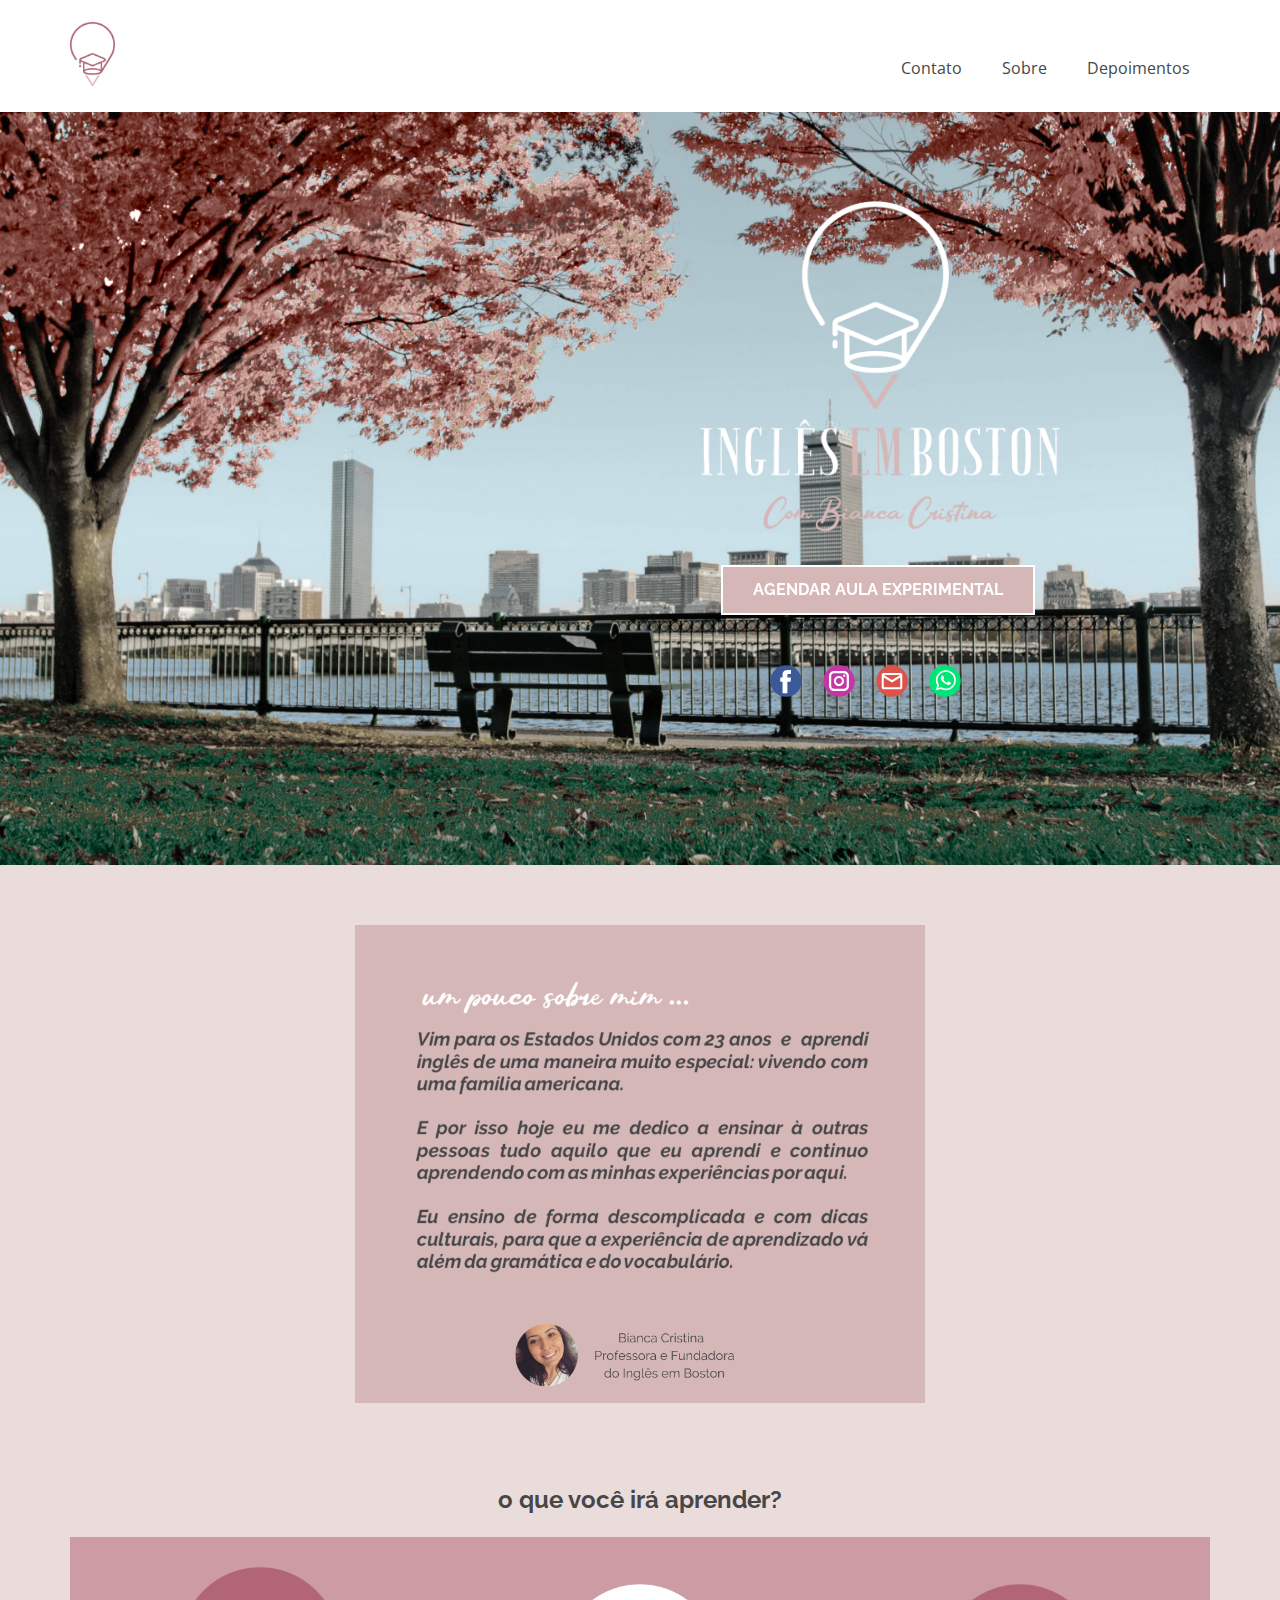
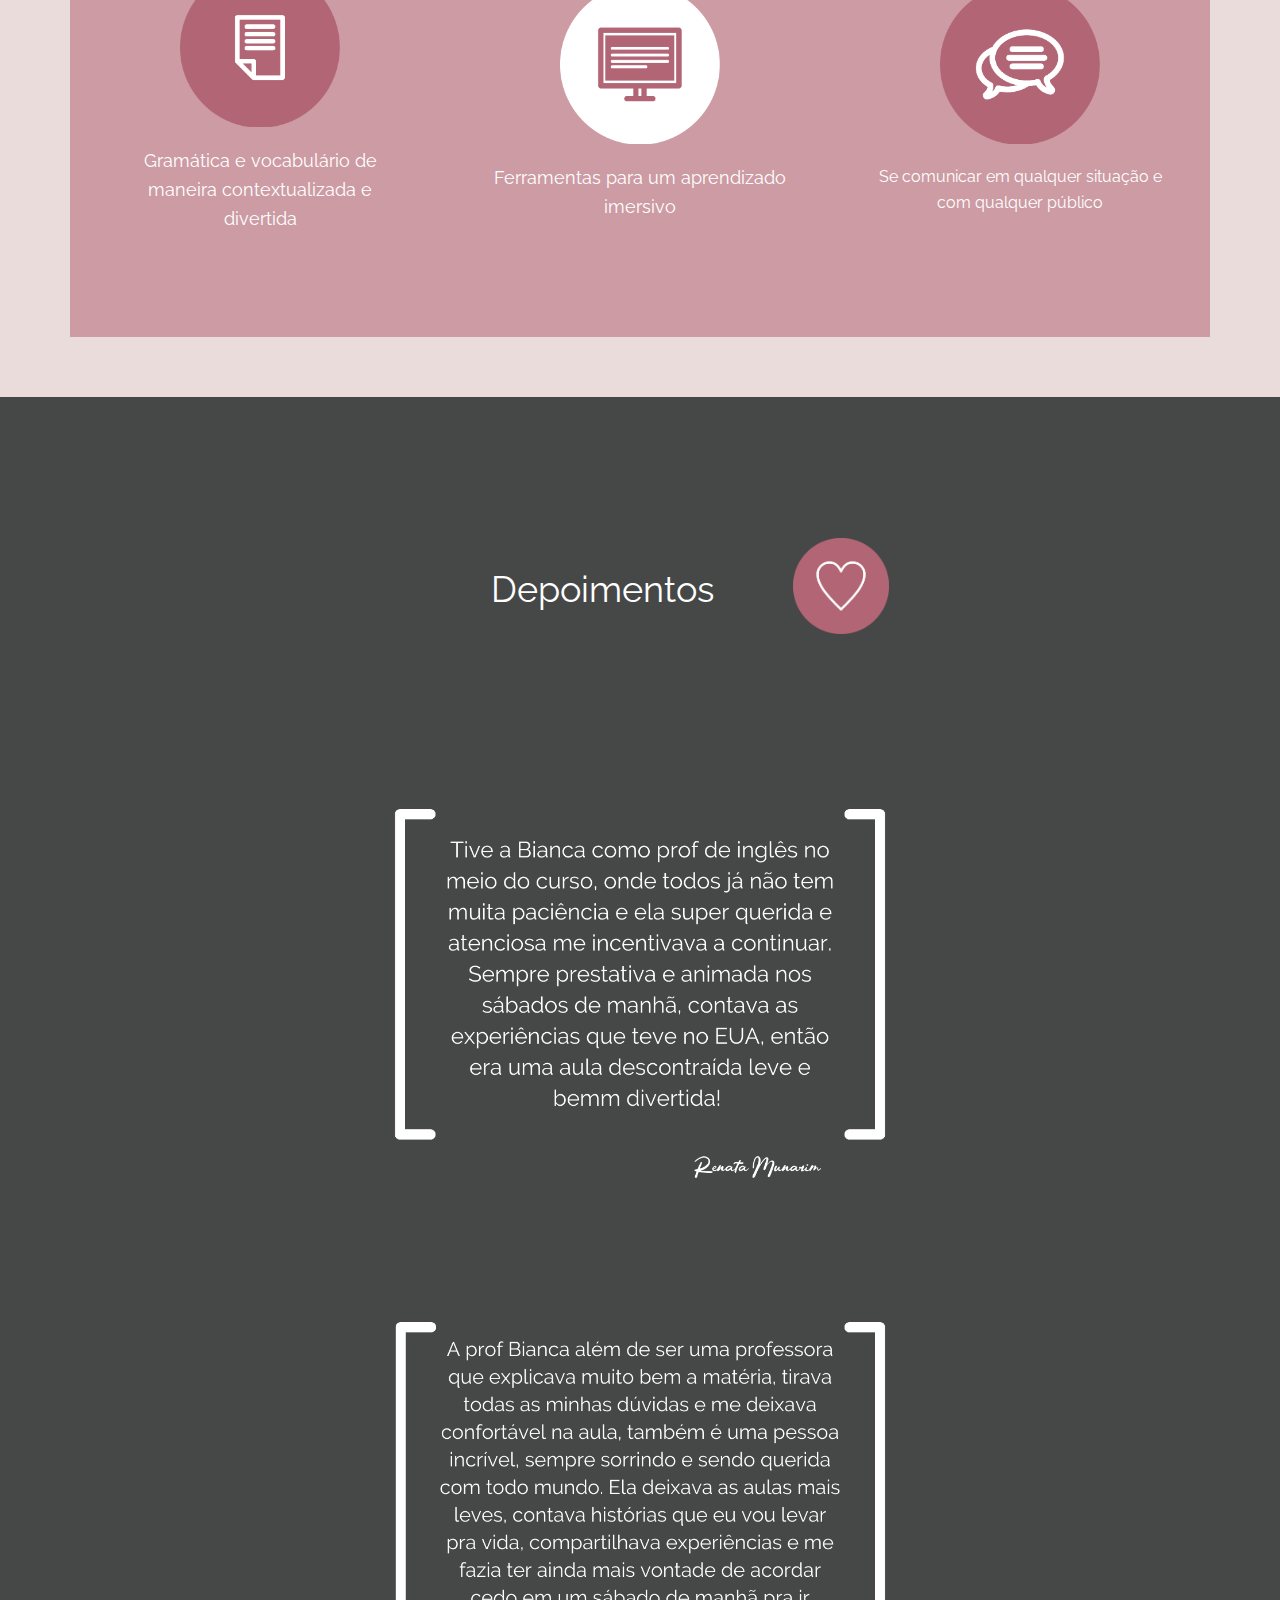
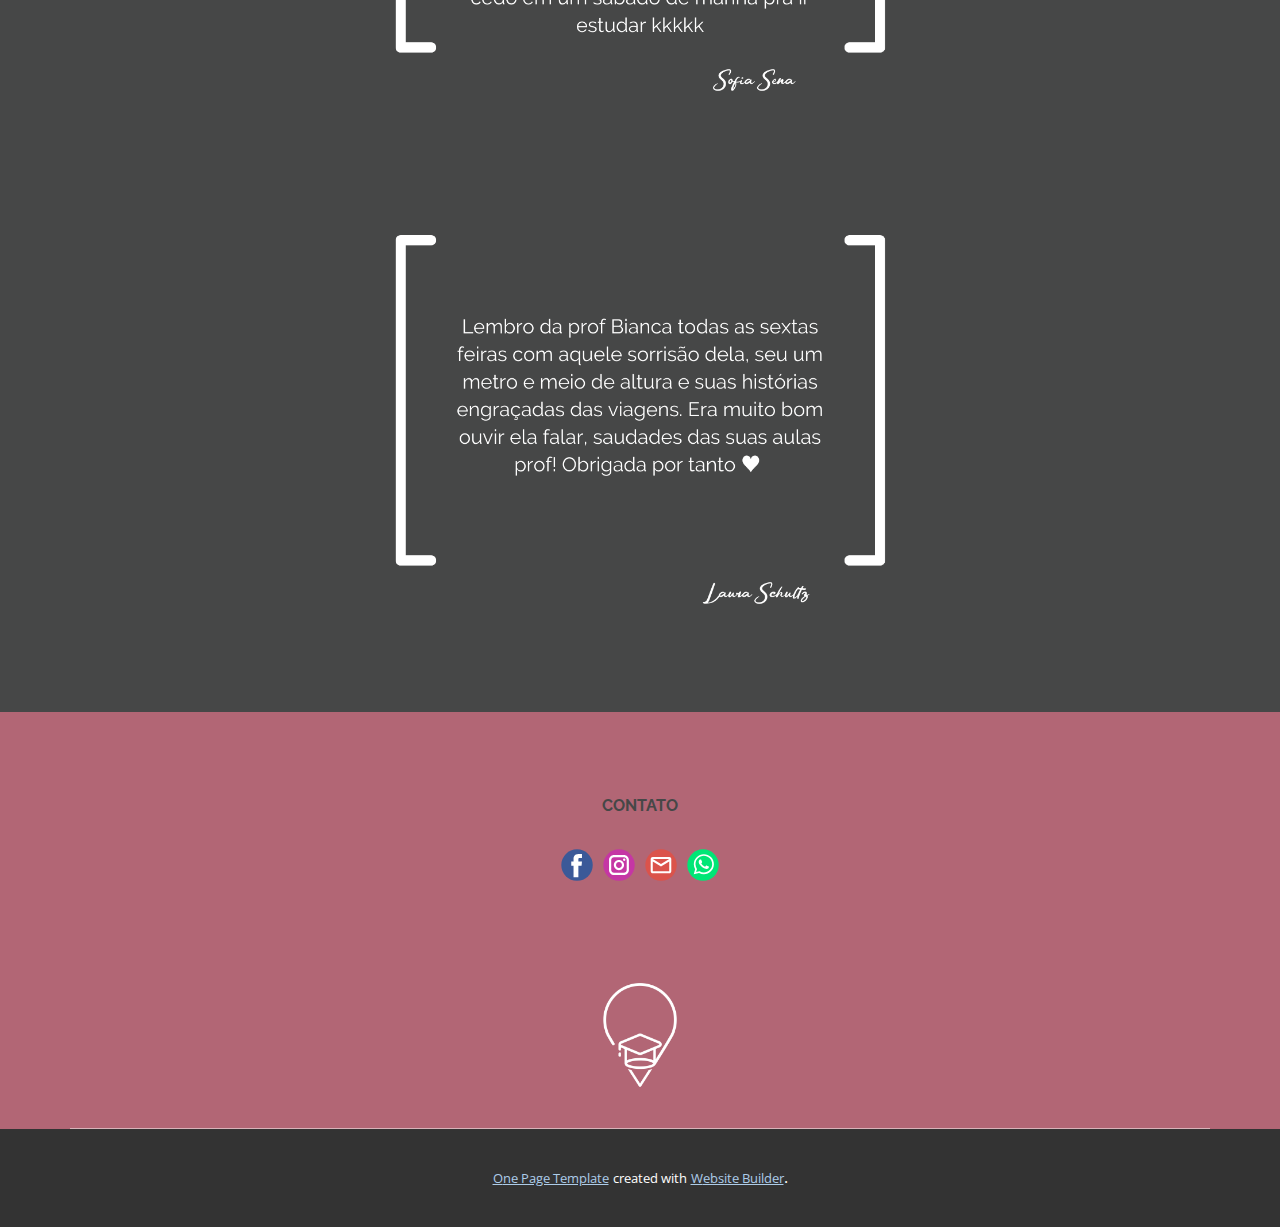
==== commit e353ac14: "Add files via upload" ====
--- a/index.html
+++ b/index.html
@@ -1,20 +1,21 @@
 <!DOCTYPE html>
-<html style="font-size: 16px;" lang="pt-US">
+<html style="font-size: 16px;">
   <head>
     <meta name="viewport" content="width=device-width, initial-scale=1.0">
     <meta charset="utf-8">
-    <meta name="keywords" content="English without rules. Start speaking properly!, Feature of my technique, Certified English teacher with 7 years of experience, What do you learn, Our course for those who:, English without rules. Start speaking properly!, Student reviews, + 1 141 66 77">
+    <meta name="keywords" content="">
     <meta name="description" content="">
     <meta name="page_type" content="np-template-header-footer-from-plugin">
-    <title>Page 1</title>
+    <title>Inglês em Boston</title>
     <link rel="stylesheet" href="nicepage.css" media="screen">
-<link rel="stylesheet" href="Page-1.css" media="screen">
+<link rel="stylesheet" href="Inglês-em-Boston.css" media="screen">
     <script class="u-script" type="text/javascript" src="jquery.js" defer=""></script>
     <script class="u-script" type="text/javascript" src="nicepage.js" defer=""></script>
     <meta name="generator" content="Nicepage 3.14.1, nicepage.com">
-    <link rel="icon" href="images/favicon.png">
-    
-    <link id="u-theme-google-font" rel="stylesheet" href="https://fonts.googleapis.com/css?family=Raleway:100,100i,200,200i,300,300i,400,400i,500,500i,600,600i,700,700i,800,800i,900,900i">
+    <link id="u-theme-google-font" rel="stylesheet" href="https://fonts.googleapis.com/css?family=Roboto:100,100i,300,300i,400,400i,500,500i,700,700i,900,900i|Open+Sans:300,300i,400,400i,600,600i,700,700i,800,800i">
+    <link id="u-page-google-font" rel="stylesheet" href="https://fonts.googleapis.com/css?family=Raleway:100,100i,200,200i,300,300i,400,400i,500,500i,600,600i,700,700i,800,800i,900,900i">
+    
+    
     
     
     
@@ -23,70 +24,76 @@
     <script type="application/ld+json">{
 		"@context": "http://schema.org",
 		"@type": "Organization",
-		"name": "emboston",
+		"name": "Site3",
 		"url": "index.html",
-		"sameAs": [
-				"https://www.facebook.com/Ingl%C3%AAs-em-Boston-107835641456613",
-				"https://www.instagram.com/inglesemboston/",
-				"https://wa.me/16175640067",
-				"mailto:inglesemboston@outlook.com?subject=Mais%20informa%C3%A7%C3%B5es"
-		]
+		"logo": "images/smbolo04.png"
 }</script>
-    <meta property="og:title" content="Page 1">
+    <meta property="og:title" content="Inglês em Boston">
     <meta property="og:type" content="website">
-    <meta name="theme-color" content="#38817a">
+    <meta name="theme-color" content="#478ac9">
     <link rel="canonical" href="index.html">
     <meta property="og:url" content="index.html">
-  <script>
-    function gdprConfirmed() {
-        return true;
-    }
-    if (gdprConfirmed()) {
-    document.write("\
-    \
-    <!-- Google Analytics -->\
-    <gascript async src=\"https://www.googletagmanager.com/gtag/js?id=UA-198109753-2\"></gascript>\
-    <gascript>\
-        window.dataLayer = window.dataLayer || [];\
-        function gtag(){dataLayer.push(arguments);}\
-        gtag('js', new Date());\
-        gtag('config', 'UA-198109753-2');\
-    </gascript>\
-    <!-- End Google Analytics -->\
-    ".replace(/gascript/g, 'script'));
-    }
-    </script></head>
-  <body data-home-page="Page-1.html" data-home-page-title="Page 1" class="u-body">
-    <section class="u-clearfix u-image u-section-1" id="sec-fa10" data-image-width="1600" data-image-height="900">
-      <div class="u-clearfix u-sheet u-sheet-1">
-        <div class="u-clearfix u-expanded-width u-gutter-0 u-layout-wrap u-layout-wrap-1">
+  </head>
+  <body data-home-page="Inglês-em-Boston.html" data-home-page-title="Inglês em Boston" class="u-body u-white"><header class="u-clearfix u-header u-header" id="sec-5a11"><div class="u-clearfix u-sheet u-sheet-1">
+        <a href="https://nicepage.com" class="u-image u-logo u-image-1" data-image-width="251" data-image-height="354">
+          <img src="images/smbolo04.png" class="u-logo-image u-logo-image-1" data-image-width="64">
+        </a>
+        <nav class="u-menu u-menu-dropdown u-offcanvas u-menu-1">
+          <div class="menu-collapse" style="font-size: 1rem; letter-spacing: 0px;">
+            <a class="u-button-style u-custom-left-right-menu-spacing u-custom-padding-bottom u-custom-text-active-color u-custom-text-color u-custom-text-hover-color u-custom-top-bottom-menu-spacing u-nav-link u-text-active-palette-1-base u-text-hover-palette-2-base" href="#">
+              <svg><use xmlns:xlink="http://www.w3.org/1999/xlink" xlink:href="#menu-hamburger"></use></svg>
+              <svg version="1.1" xmlns="http://www.w3.org/2000/svg" xmlns:xlink="http://www.w3.org/1999/xlink"><defs><symbol id="menu-hamburger" viewBox="0 0 16 16" style="width: 16px; height: 16px;"><rect y="1" width="16" height="2"></rect><rect y="7" width="16" height="2"></rect><rect y="13" width="16" height="2"></rect>
+</symbol>
+</defs></svg>
+            </a>
+          </div>
+          <div class="u-custom-menu u-nav-container">
+            <ul class="u-nav u-unstyled u-nav-1"><li class="u-nav-item"><a class="u-button-style u-nav-link u-text-active-custom-color-2 u-text-custom-color-4 u-text-hover-custom-color-2" href="Inglês-em-Boston.html#sec-9903" data-page-id="558525818" style="padding: 10px 20px;">Contato</a>
+</li><li class="u-nav-item"><a class="u-button-style u-nav-link u-text-active-custom-color-2 u-text-custom-color-4 u-text-hover-custom-color-2" href="Inglês-em-Boston.html#sec-9abc" data-page-id="558525818" style="padding: 10px 20px;">Sobre</a>
+</li><li class="u-nav-item"><a class="u-button-style u-nav-link u-text-active-custom-color-2 u-text-custom-color-4 u-text-hover-custom-color-2" href="Inglês-em-Boston.html#sec-7687" data-page-id="558525818" style="padding: 10px 20px;">Depoimentos</a>
+</li></ul>
+          </div>
+          <div class="u-custom-menu u-nav-container-collapse">
+            <div class="u-black u-container-style u-inner-container-layout u-opacity u-opacity-95 u-sidenav">
+              <div class="u-sidenav-overflow">
+                <div class="u-menu-close"></div>
+                <ul class="u-align-center u-nav u-popupmenu-items u-unstyled u-nav-2"><li class="u-nav-item"><a class="u-button-style u-nav-link" href="Inglês-em-Boston.html#sec-9903" data-page-id="558525818" style="padding: 10px 20px;">Contato</a>
+</li><li class="u-nav-item"><a class="u-button-style u-nav-link" href="Inglês-em-Boston.html#sec-9abc" data-page-id="558525818" style="padding: 10px 20px;">Sobre</a>
+</li><li class="u-nav-item"><a class="u-button-style u-nav-link" href="Inglês-em-Boston.html#sec-7687" data-page-id="558525818" style="padding: 10px 20px;">Depoimentos</a>
+</li></ul>
+              </div>
+            </div>
+            <div class="u-black u-menu-overlay u-opacity u-opacity-70"></div>
+          </div>
+        </nav>
+      </div></header>
+    <section class="u-align-left u-clearfix u-image u-section-1" id="sec-4886" data-image-width="1600" data-image-height="900">
+      <div class="u-clearfix u-sheet u-sheet-1">
+        <div class="u-clearfix u-layout-wrap u-layout-wrap-1">
           <div class="u-layout">
             <div class="u-layout-col">
-              <div class="u-size-30">
-                <div class="u-layout-row">
-                  <div class="u-container-style u-layout-cell u-size-60 u-layout-cell-1">
-                    <div class="u-container-layout u-container-layout-1">
-                      <img src="images/logo07.png" alt="" class="u-expanded-width-xs u-image u-image-default u-image-1" data-image-width="764" data-image-height="582">
-                      <a href="https://www.calendar.com/ingles-em-boston/15-30-meetings/" class="u-align-right u-btn u-btn-round u-button-style u-custom-color-14 u-hover-custom-color-18 u-radius-6 u-text-body-alt-color u-btn-1">AGENDAR AULA EXPERIMENTAL<span style="font-size: 2.25rem;"></span>
-                      </a>
-                    </div>
-                  </div>
-                </div>
-              </div>
-              <div class="u-size-30">
-                <div class="u-layout-row">
-                  <div class="u-container-style u-layout-cell u-size-60 u-layout-cell-2">
-                    <div class="u-container-layout u-valign-top u-container-layout-2">
-                      <div class="u-align-center u-social-icons u-spacing-10 u-social-icons-1">
-                        <a class="u-social-url" title="facebook" target="_blank" href="https://www.facebook.com/Ingl%C3%AAs-em-Boston-107835641456613"><span class="u-icon u-icon-circle u-social-facebook u-social-icon u-icon-1"><svg class="u-svg-link" preserveAspectRatio="xMidYMin slice" viewBox="0 0 112 112" style=""><use xmlns:xlink="http://www.w3.org/1999/xlink" xlink:href="#svg-7504"></use></svg><svg class="u-svg-content" viewBox="0 0 112 112" x="0" y="0" id="svg-7504"><circle fill="currentColor" cx="56.1" cy="56.1" r="55"></circle><path fill="#FFFFFF" d="M73.5,31.6h-9.1c-1.4,0-3.6,0.8-3.6,3.9v8.5h12.6L72,58.3H60.8v40.8H43.9V58.3h-8V43.9h8v-9.2
+              <div class="u-container-style u-layout-cell u-size-30 u-layout-cell-1">
+                <div class="u-container-layout u-container-layout-1">
+                  <img src="images/logo04.png" alt="" class="u-image u-image-default u-image-1" data-image-width="764" data-image-height="702">
+                </div>
+              </div>
+              <div class="u-container-style u-layout-cell u-size-30 u-layout-cell-2">
+                <div class="u-container-layout u-valign-top u-container-layout-2">
+                  <a href="https://www.calendar.com/ingles-em-boston/15-30-meetings/" class="u-border-2 u-border-white u-btn u-button-style u-custom-color-3 u-custom-font u-font-raleway u-hover-custom-color-2 u-text-body-alt-color u-text-hover-white u-btn-1" data-animation-name="bounceIn" data-animation-duration="1000" data-animation-delay="0" data-animation-direction="">Agendar aula experimental</a>
+                  <div class="u-social-icons u-spacing-21 u-social-icons-1">
+                    <a class="u-social-url" title="facebook" target="_blank" href="https://www.facebook.com/Ingl%C3%AAs-em-Boston-107835641456613"><span class="u-icon u-icon-circle u-social-facebook u-social-icon u-icon-1"><svg class="u-svg-link" preserveAspectRatio="xMidYMin slice" viewBox="0 0 112 112" style=""><use xmlns:xlink="http://www.w3.org/1999/xlink" xlink:href="#svg-4a64"></use></svg><svg class="u-svg-content" viewBox="0 0 112 112" x="0" y="0" id="svg-4a64"><circle fill="currentColor" cx="56.1" cy="56.1" r="55"></circle><path fill="#FFFFFF" d="M73.5,31.6h-9.1c-1.4,0-3.6,0.8-3.6,3.9v8.5h12.6L72,58.3H60.8v40.8H43.9V58.3h-8V43.9h8v-9.2
             c0-6.7,3.1-17,17-17h12.5v13.9H73.5z"></path></svg></span>
-                        </a>
-                        <a class="u-social-url" title="instagram" target="_blank" href="https://www.instagram.com/inglesemboston/"><span class="u-icon u-icon-circle u-social-icon u-social-instagram u-icon-2"><svg class="u-svg-link" preserveAspectRatio="xMidYMin slice" viewBox="0 0 112 112" style=""><use xmlns:xlink="http://www.w3.org/1999/xlink" xlink:href="#svg-9090"></use></svg><svg class="u-svg-content" viewBox="0 0 112 112" x="0" y="0" id="svg-9090"><circle fill="currentColor" cx="56.1" cy="56.1" r="55"></circle><path fill="#FFFFFF" d="M55.9,38.2c-9.9,0-17.9,8-17.9,17.9C38,66,46,74,55.9,74c9.9,0,17.9-8,17.9-17.9C73.8,46.2,65.8,38.2,55.9,38.2
+                    </a>
+                    <a class="u-social-url" target="_blank" title="Instagram" href="https://www.instagram.com/inglesemboston/"><span class="u-icon u-icon-circle u-social-icon u-social-instagram u-icon-2"><svg class="u-svg-link" preserveAspectRatio="xMidYMin slice" viewBox="0 0 112 112" style=""><use xmlns:xlink="http://www.w3.org/1999/xlink" xlink:href="#svg-e902"></use></svg><svg class="u-svg-content" viewBox="0 0 112 112" x="0" y="0" id="svg-e902"><circle fill="currentColor" cx="56.1" cy="56.1" r="55"></circle><path fill="#FFFFFF" d="M55.9,38.2c-9.9,0-17.9,8-17.9,17.9C38,66,46,74,55.9,74c9.9,0,17.9-8,17.9-17.9C73.8,46.2,65.8,38.2,55.9,38.2
             z M55.9,66.4c-5.7,0-10.3-4.6-10.3-10.3c-0.1-5.7,4.6-10.3,10.3-10.3c5.7,0,10.3,4.6,10.3,10.3C66.2,61.8,61.6,66.4,55.9,66.4z"></path><path fill="#FFFFFF" d="M74.3,33.5c-2.3,0-4.2,1.9-4.2,4.2s1.9,4.2,4.2,4.2s4.2-1.9,4.2-4.2S76.6,33.5,74.3,33.5z"></path><path fill="#FFFFFF" d="M73.1,21.3H38.6c-9.7,0-17.5,7.9-17.5,17.5v34.5c0,9.7,7.9,17.6,17.5,17.6h34.5c9.7,0,17.5-7.9,17.5-17.5V38.8
             C90.6,29.1,82.7,21.3,73.1,21.3z M83,73.3c0,5.5-4.5,9.9-9.9,9.9H38.6c-5.5,0-9.9-4.5-9.9-9.9V38.8c0-5.5,4.5-9.9,9.9-9.9h34.5
             c5.5,0,9.9,4.5,9.9,9.9V73.3z"></path></svg></span>
-                        </a>
-                        <a class="u-social-url" target="_blank" title="whatsapp" href="https://wa.me/16175640067"><span class="u-icon u-icon-circle u-social-icon u-social-whatsapp u-icon-3"><svg class="u-svg-link" preserveAspectRatio="xMidYMin slice" viewBox="0 0 112 112" style=""><use xmlns:xlink="http://www.w3.org/1999/xlink" xlink:href="#svg-1e55"></use></svg><svg class="u-svg-content" viewBox="0 0 112 112" x="0" y="0" id="svg-1e55"><circle fill="currentColor" cx="56.1" cy="56.1" r="55"></circle><path fill="#FFFFFF" d="M83.8,28.3C77.2,21.7,68.4,18,59,18c-19.3,0-35.1,15.7-35.1,35.1c0,6.2,1.6,12.2,4.7,17.5l-5,18.2L42.2,84
+                    </a>
+                    <a class="u-social-url" target="_blank" title="Email" href="mailto:inglesemboston@outlook.com?subject=Informa%C3%A7%C3%B5es"><span class="u-icon u-icon-circle u-social-email u-social-icon u-icon-3"><svg class="u-svg-link" preserveAspectRatio="xMidYMin slice" viewBox="0 0 112 112" style=""><use xmlns:xlink="http://www.w3.org/1999/xlink" xlink:href="#svg-66cd"></use></svg><svg class="u-svg-content" viewBox="0 0 112 112" x="0" y="0" id="svg-66cd"><circle fill="currentColor" cx="56.1" cy="56.1" r="55"></circle><path id="path3864" fill="#FFFFFF" d="M27.2,28h57.6c4,0,7.2,3.2,7.2,7.2l0,0v42.7c0,3.9-3.2,7.2-7.2,7.2l0,0H27.2
+	c-4,0-7.2-3.2-7.2-7.2V35.2C20,31.1,23.2,28,27.2,28 M56,52.9l28.8-17.8H27.2L56,52.9 M27.2,77.7h57.6V43.5L56,61.3L27.2,43.5V77.7z
+	"></path></svg></span>
+                    </a>
+                    <a class="u-social-url" target="_blank" title="Whatsapp" href="https://wa.me/16175640067"><span class="u-icon u-icon-circle u-social-icon u-social-whatsapp u-icon-4"><svg class="u-svg-link" preserveAspectRatio="xMidYMin slice" viewBox="0 0 112 112" style=""><use xmlns:xlink="http://www.w3.org/1999/xlink" xlink:href="#svg-411a"></use></svg><svg class="u-svg-content" viewBox="0 0 112 112" x="0" y="0" id="svg-411a"><circle fill="currentColor" cx="56.1" cy="56.1" r="55"></circle><path fill="#FFFFFF" d="M83.8,28.3C77.2,21.7,68.4,18,59,18c-19.3,0-35.1,15.7-35.1,35.1c0,6.2,1.6,12.2,4.7,17.5l-5,18.2L42.2,84
 	c5.1,2.8,10.9,4.3,16.8,4.3h0l0,0c19.3,0,35.1-15.7,35.1-35.1C94.1,43.8,90.5,35,83.8,28.3 M59,82.3L59,82.3
 	c-5.2,0-10.4-1.4-14.9-4.1l-1.1-0.6l-11,2.9L35,69.8l-0.7-1.1c-2.9-4.6-4.5-10-4.5-15.5C29.8,37,42.9,24,59,24
 	c7.8,0,15.1,3,20.6,8.6c5.5,5.5,8.5,12.8,8.5,20.6C88.2,69.2,75.1,82.3,59,82.3 M75,60.5c-0.9-0.4-5.2-2.6-6-2.9
@@ -95,13 +102,7 @@
 	c-0.7-1.7-1.4-1.5-2-1.5c-0.5,0-1.1,0-1.7,0c-0.6,0-1.5,0.2-2.3,1.1c-0.8,0.9-3.1,3-3.1,7.3c0,4.3,3.1,8.5,3.6,9.1
 	c0.4,0.6,6.2,9.4,15,13.2c2.1,0.9,3.7,1.4,5,1.8c2.1,0.7,4,0.6,5.5,0.3c1.7-0.3,5.2-2.1,5.9-4.2c0.7-2,0.7-3.8,0.5-4.2
 	C76.5,61.1,75.9,60.9,75,60.5"></path></svg></span>
-                        </a>
-                        <a class="u-social-url" target="_blank" title="Email" href="mailto:inglesemboston@outlook.com?subject=Mais%20informa%C3%A7%C3%B5es%20-%20Ingl%C3%AAs%20em%20Boston"><span class="u-icon u-icon-circle u-social-email u-social-icon u-icon-4"><svg class="u-svg-link" preserveAspectRatio="xMidYMin slice" viewBox="0 0 112 112" style=""><use xmlns:xlink="http://www.w3.org/1999/xlink" xlink:href="#svg-b995"></use></svg><svg class="u-svg-content" viewBox="0 0 112 112" x="0" y="0" id="svg-b995"><circle fill="currentColor" cx="56.1" cy="56.1" r="55"></circle><path id="path3864" fill="#FFFFFF" d="M27.2,28h57.6c4,0,7.2,3.2,7.2,7.2l0,0v42.7c0,3.9-3.2,7.2-7.2,7.2l0,0H27.2
-	c-4,0-7.2-3.2-7.2-7.2V35.2C20,31.1,23.2,28,27.2,28 M56,52.9l28.8-17.8H27.2L56,52.9 M27.2,77.7h57.6V43.5L56,61.3L27.2,43.5V77.7z
-	"></path></svg></span>
-                        </a>
-                      </div>
-                    </div>
+                    </a>
                   </div>
                 </div>
               </div>
@@ -110,93 +111,109 @@
         </div>
       </div>
     </section>
-    <section class="u-clearfix u-section-2" id="sec-cfa7">
-      <div class="u-clearfix u-sheet u-sheet-1">
-        <p class="u-align-left u-text u-text-1">Vim para os Estados Unidos com 23 anos&nbsp; e&nbsp; aprendi inglês de uma maneira muito especial:&nbsp;<span style="font-weight: 700;">vivendo&nbsp;com&nbsp;uma família americana</span>.
-        </p>
-        <div class="u-align-center u-image u-image-circle u-image-1" data-image-width="471" data-image-height="742"></div>
-        <p class="u-align-left u-text u-text-2">E por isso hoje eu me dedico a ensinar à outras pessoas tudo aquilo que eu aprendi e continuo aprendendo com as minhas experiências por aqui.</p>
-        <p class="u-align-center u-text u-text-black u-text-3">Bianca Cristina - Fundadora e professora do Inglês em Boston</p>
-        <p class="u-align-left u-text u-text-4">Eu ensino de forma descomplicada e com dicas culturais, para que a experiência de aprendizado vá além da gramática e do vocabulário.</p>
-      </div>
-    </section>
-    <section class="u-clearfix u-custom-color-21 u-section-3" id="sec-f5a2">
-      <div class="u-clearfix u-sheet u-sheet-1">
-        <h2 class="u-align-center u-custom-font u-text u-text-font u-text-1">o que você irá aprender?</h2>
+    <section class="u-clearfix u-custom-color-1 u-section-2" id="sec-5c2d">
+      <div class="u-clearfix u-sheet u-valign-middle u-sheet-1">
+        <img src="images/Addalittlebitofbodytext3.png" alt="" class="u-image u-image-default u-image-1" data-image-width="940" data-image-height="788">
+      </div>
+    </section>
+    <section class="u-clearfix u-custom-color-1 u-section-3" id="sec-9abc">
+      <div class="u-clearfix u-sheet u-sheet-1">
+        <p class="u-align-center u-custom-font u-font-raleway u-text u-text-custom-color-4 u-text-1">o que você irá aprender?</p>
         <div class="u-clearfix u-expanded-width u-layout-wrap u-layout-wrap-1">
           <div class="u-layout">
             <div class="u-layout-row">
-              <div class="u-container-style u-layout-cell u-size-20 u-layout-cell-1">
+              <div class="u-container-style u-custom-color-2 u-layout-cell u-opacity u-opacity-55 u-size-20 u-layout-cell-1" data-href="https://nicepage.com">
                 <div class="u-container-layout u-valign-top u-container-layout-1">
-                  <img src="images/icon01.png" alt="" class="u-align-center-sm u-align-center-xs u-image u-image-default u-preserve-proportions u-image-1" data-image-width="509" data-image-height="510">
-                  <p class="u-align-center u-text u-text-2">Gramática e vocabulário de mandeira contextualizada e divertida</p>
-                </div>
-              </div>
-              <div class="u-container-style u-layout-cell u-size-20 u-layout-cell-2">
+                  <img src="images/icon01.png" alt="" class="u-image u-image-default u-image-1" data-image-width="509" data-image-height="510">
+                  <p class="u-align-center u-custom-font u-font-raleway u-text u-text-2">Gramática e vocabulário de maneira contextualizada e divertida</p>
+                </div>
+              </div>
+              <div class="u-container-style u-custom-color-2 u-layout-cell u-opacity u-opacity-55 u-size-20 u-layout-cell-2">
                 <div class="u-container-layout u-container-layout-2">
-                  <img src="images/icon02.png" alt="" class="u-align-center-sm u-align-center-xs u-image u-image-default u-preserve-proportions u-image-2" data-image-width="509" data-image-height="510">
-                  <p class="u-align-center u-text u-text-3">Ferramentas para um aprendizado imersivo</p>
-                </div>
-              </div>
-              <div class="u-container-style u-layout-cell u-size-20 u-layout-cell-3">
-                <div class="u-container-layout u-valign-top-lg u-valign-top-md u-valign-top-sm u-valign-top-xl u-container-layout-3">
-                  <img src="images/icon03.png" alt="" class="u-image u-image-default u-preserve-proportions u-image-3" data-image-width="509" data-image-height="510">
-                  <p class="u-align-center u-text u-text-4">Se comunicar em qualquer situação e com qualquer público</p>
-                </div>
-              </div>
-            </div>
-          </div>
-        </div>
-      </div>
-    </section>
-    <section class="u-align-center u-border-2 u-border-custom-color-19 u-clearfix u-white u-section-4" id="sec-245b">
-      <div class="u-clearfix u-sheet u-sheet-1">
-        <h2 class="u-align-center-lg u-align-center-md u-align-center-sm u-align-center-xs u-custom-font u-text u-text-font u-text-1">Depoimentos<br>&nbsp;de ex- Alunos&nbsp; &nbsp;
-        </h2><span class="u-border-2 u-border-custom-color-9 u-custom-color-20 u-icon u-icon-circle u-spacing-6 u-text-custom-color-17 u-icon-1"><svg class="u-svg-link" preserveAspectRatio="xMidYMin slice" viewBox="0 0 50 50" style=""><use xmlns:xlink="http://www.w3.org/1999/xlink" xlink:href="#svg-8df2"></use></svg><svg class="u-svg-content" viewBox="0 0 50 50" x="0px" y="0px" id="svg-8df2" style="enable-background:new 0 0 50 50;"><path style="fill:currentColor;" d="M24.85,10.126c2.018-4.783,6.628-8.125,11.99-8.125c7.223,0,12.425,6.179,13.079,13.543
-	c0,0,0.353,1.828-0.424,5.119c-1.058,4.482-3.545,8.464-6.898,11.503L24.85,48L7.402,32.165c-3.353-3.038-5.84-7.021-6.898-11.503
-	c-0.777-3.291-0.424-5.119-0.424-5.119C0.734,8.179,5.936,2,13.159,2C18.522,2,22.832,5.343,24.85,10.126z"></path></svg></span>
-        <div class="u-expanded-width-md u-expanded-width-sm u-expanded-width-xs u-list u-list-1">
-          <div class="u-repeater u-repeater-1">
-            <div class="u-border-2 u-border-white u-container-style u-custom-color-20 u-list-item u-opacity u-opacity-70 u-radius-12 u-repeater-item u-shape-round u-list-item-1">
-              <div class="u-container-layout u-similar-container u-valign-top-lg u-valign-top-md u-valign-top-sm u-container-layout-1">
-                <p class="u-align-left-md u-align-left-sm u-align-left-xs u-text u-text-2">Renata Munarim</p>
-                <p class="u-align-left-md u-align-left-sm u-align-left-xs u-text u-text-3">''Tive a Bianca como prof de inglês no meio do curso, onde todos já não tem muita paciência e ela super querida e atenciosa me incentivava a continuar. Sempre prestativa e animada nos sábados de manhã, contava as experiências que teve no EUA, então era uma aula descontraída leve e bemm divertida.''</p>
-              </div>
-            </div>
-            <div class="u-border-2 u-border-white u-container-style u-custom-color-20 u-list-item u-opacity u-opacity-70 u-radius-12 u-repeater-item u-shape-round u-list-item-2">
-              <div class="u-container-layout u-similar-container u-valign-top-lg u-valign-top-md u-valign-top-sm u-container-layout-2">
-                <p class="u-align-left-md u-align-left-sm u-align-left-xs u-text u-text-4">Sofia Sena&nbsp;<br>
-                </p>
-                <p class="u-align-left-md u-align-left-sm u-align-left-xs u-text u-text-5">''A prof Bianca além de ser uma professora que explicava muito bem a matéria, tirava todas as minhas dúvidas e me deixava confortável na aula, também é uma pessoa incrível, sempre sorrindo e sendo querida com todo mundo. Ela deixava as aulas mais leves, contava histórias que eu vou levar pra vida, compartilhava experiências e me fazia ter ainda mais vontade de acordar cedo em um sábado de manhã pra ir estudar. kkkkk</p>
-              </div>
-            </div>
-            <div class="u-border-2 u-border-white u-container-style u-custom-color-20 u-list-item u-opacity u-opacity-70 u-radius-12 u-repeater-item u-shape-round u-list-item-3">
-              <div class="u-container-layout u-similar-container u-valign-top-lg u-valign-top-md u-valign-top-sm u-container-layout-3">
-                <p class="u-align-left-md u-align-left-sm u-align-left-xs u-text u-text-6">Laura Schultz</p>
-                <p class="u-align-left-md u-align-left-sm u-align-left-xs u-text u-text-7">''Lembro da prof Bianca todas as sextas feiras com aquele sorrisão dela,seu um metro e meio de altura e suas histórias engraçadas das viagens. Era muito bom ouvir ela falar, saudades das suas aulas prof! Obrigada por tanto ♥️ ''</p>
-              </div>
-            </div>
-          </div>
-        </div>
-      </div>
-    </section>
-    <style class="u-overlap-style">.u-overlap:not(.u-sticky-scroll) .u-header {
-background-color: rgba(105,131,150,0) !important
-}</style>
-    
-    
-    <footer class="u-clearfix u-custom-color-21 u-footer" id="sec-842e"><div class="u-clearfix u-sheet u-sheet-1">
-        <p class="u-text u-text-1">CONTATO</p>
-        <div class="u-align-left u-social-icons u-spacing-10 u-social-icons-1">
-          <a class="u-social-url" title="facebook" target="_blank" href="https://www.facebook.com/Ingl%C3%AAs-em-Boston-107835641456613"><span class="u-icon u-icon-circle u-social-facebook u-social-icon u-icon-1"><svg class="u-svg-link" preserveAspectRatio="xMidYMin slice" viewBox="0 0 112 112" style=""><use xmlns:xlink="http://www.w3.org/1999/xlink" xlink:href="#svg-6bdd"></use></svg><svg class="u-svg-content" viewBox="0 0 112 112" x="0" y="0" id="svg-6bdd"><circle fill="currentColor" cx="56.1" cy="56.1" r="55"></circle><path fill="#FFFFFF" d="M73.5,31.6h-9.1c-1.4,0-3.6,0.8-3.6,3.9v8.5h12.6L72,58.3H60.8v40.8H43.9V58.3h-8V43.9h8v-9.2
+                  <img src="images/icon02.png" alt="" class="u-image u-image-default u-image-2" data-image-width="509" data-image-height="510">
+                  <p class="u-align-center u-custom-font u-font-raleway u-text u-text-3">Ferramentas para um aprendizado imersivo</p>
+                </div>
+              </div>
+              <div class="u-container-style u-custom-color-2 u-layout-cell u-opacity u-opacity-55 u-size-20 u-layout-cell-3">
+                <div class="u-container-layout u-container-layout-3">
+                  <img src="images/icon03.png" alt="" class="u-image u-image-default u-image-3" data-image-width="509" data-image-height="510">
+                  <p class="u-align-center u-custom-font u-font-raleway u-text u-text-4">Se comunicar em qualquer situação e com qualquer público</p>
+                </div>
+              </div>
+            </div>
+          </div>
+        </div>
+      </div>
+    </section>
+    <section class="u-align-left u-clearfix u-custom-color-4 u-section-4" id="sec-57d0">
+      <div class="u-clearfix u-sheet u-sheet-1">
+        <div class="u-clearfix u-expanded-width u-gutter-0 u-layout-wrap u-layout-wrap-1">
+          <div class="u-layout">
+            <div class="u-layout-row">
+              <div class="u-container-style u-layout-cell u-size-60 u-layout-cell-1">
+                <div class="u-container-layout u-container-layout-1">
+                  <h1 class="u-align-center u-custom-font u-font-raleway u-text u-text-1">
+                    <span style="font-size: 2.25rem;"> Depoimentos </span>
+                  </h1>
+                  <img src="images/depoimentos.png" alt="" class="u-image u-image-default u-preserve-proportions u-image-1" data-image-width="441" data-image-height="441">
+                </div>
+              </div>
+            </div>
+          </div>
+        </div>
+      </div>
+    </section>
+    <section class="u-clearfix u-custom-color-4 u-section-5" id="sec-7687">
+      <div class="u-clearfix u-sheet u-sheet-1">
+        <div class="u-clearfix u-expanded-width u-layout-wrap u-layout-wrap-1">
+          <div class="u-layout">
+            <div class="u-layout-col">
+              <div class="u-container-style u-custom-color-4 u-layout-cell u-size-20 u-layout-cell-1">
+                <div class="u-container-layout u-container-layout-1">
+                  <img src="images/TiveaBiancacomoprofdeinglsnomeiodocursoondetodosjnotemmuitapacinciaeelasuperqueridaeatenciosameincentivavaacontinuar.Sempreprestativaeanimadanossbadosdemanhcontavaa1.png" alt="" class="u-image u-image-default u-image-1" data-image-width="940" data-image-height="788">
+                </div>
+              </div>
+              <div class="u-container-style u-custom-color-4 u-layout-cell u-size-20 u-layout-cell-2">
+                <div class="u-container-layout u-container-layout-2">
+                  <img src="images/sofia.png" alt="" class="u-image u-image-default u-image-2" data-image-width="940" data-image-height="788">
+                </div>
+              </div>
+              <div class="u-container-style u-custom-color-4 u-layout-cell u-size-20 u-layout-cell-3">
+                <div class="u-container-layout u-container-layout-3">
+                  <img src="images/TiveaBiancacomoprofdeinglsnomeiodocursoondetodosjnotemmuitapacinciaeelasuperqueridaeatenciosameincentivavaacontinuar.Sempreprestativaeanimadanossbadosdemanhcontavaa4.png" alt="" class="u-image u-image-default u-image-3" data-image-width="940" data-image-height="788">
+                </div>
+              </div>
+            </div>
+          </div>
+        </div>
+      </div>
+    </section>
+    <section class="u-clearfix u-custom-color-2 u-section-6" id="sec-9903">
+      <div class="u-clearfix u-sheet u-valign-middle u-sheet-1">
+        <div class="u-clearfix u-expanded-width u-layout-wrap u-layout-wrap-1">
+          <div class="u-layout">
+            <div class="u-layout-col">
+              <div class="u-container-style u-custom-color-2 u-layout-cell u-size-30 u-layout-cell-1">
+                <div class="u-container-layout u-container-layout-1">
+                  <p class="u-align-center u-custom-font u-font-raleway u-text u-text-custom-color-4 u-text-1">CONTATO</p>
+                </div>
+              </div>
+              <div class="u-container-style u-custom-color-2 u-layout-cell u-size-30 u-layout-cell-2">
+                <div class="u-container-layout u-valign-top u-container-layout-2">
+                  <div class="u-align-center u-social-icons u-spacing-10 u-social-icons-1">
+                    <a class="u-social-url" title="facebook" target="_blank" href="https://www.facebook.com/Ingl%C3%AAs-em-Boston-107835641456613"><span class="u-icon u-icon-circle u-social-facebook u-social-icon u-icon-1"><svg class="u-svg-link" preserveAspectRatio="xMidYMin slice" viewBox="0 0 112 112" style=""><use xmlns:xlink="http://www.w3.org/1999/xlink" xlink:href="#svg-0753"></use></svg><svg class="u-svg-content" viewBox="0 0 112 112" x="0" y="0" id="svg-0753"><circle fill="currentColor" cx="56.1" cy="56.1" r="55"></circle><path fill="#FFFFFF" d="M73.5,31.6h-9.1c-1.4,0-3.6,0.8-3.6,3.9v8.5h12.6L72,58.3H60.8v40.8H43.9V58.3h-8V43.9h8v-9.2
             c0-6.7,3.1-17,17-17h12.5v13.9H73.5z"></path></svg></span>
-          </a>
-          <a class="u-social-url" title="instagram" target="_blank" href="https://www.instagram.com/inglesemboston/"><span class="u-icon u-icon-circle u-social-icon u-social-instagram u-icon-2"><svg class="u-svg-link" preserveAspectRatio="xMidYMin slice" viewBox="0 0 112 112" style=""><use xmlns:xlink="http://www.w3.org/1999/xlink" xlink:href="#svg-bcc8"></use></svg><svg class="u-svg-content" viewBox="0 0 112 112" x="0" y="0" id="svg-bcc8"><circle fill="currentColor" cx="56.1" cy="56.1" r="55"></circle><path fill="#FFFFFF" d="M55.9,38.2c-9.9,0-17.9,8-17.9,17.9C38,66,46,74,55.9,74c9.9,0,17.9-8,17.9-17.9C73.8,46.2,65.8,38.2,55.9,38.2
+                    </a>
+                    <a class="u-social-url" title="instagram" target="_blank" href="https://www.instagram.com/inglesemboston/"><span class="u-icon u-icon-circle u-social-icon u-social-instagram u-icon-2"><svg class="u-svg-link" preserveAspectRatio="xMidYMin slice" viewBox="0 0 112 112" style=""><use xmlns:xlink="http://www.w3.org/1999/xlink" xlink:href="#svg-b5df"></use></svg><svg class="u-svg-content" viewBox="0 0 112 112" x="0" y="0" id="svg-b5df"><circle fill="currentColor" cx="56.1" cy="56.1" r="55"></circle><path fill="#FFFFFF" d="M55.9,38.2c-9.9,0-17.9,8-17.9,17.9C38,66,46,74,55.9,74c9.9,0,17.9-8,17.9-17.9C73.8,46.2,65.8,38.2,55.9,38.2
             z M55.9,66.4c-5.7,0-10.3-4.6-10.3-10.3c-0.1-5.7,4.6-10.3,10.3-10.3c5.7,0,10.3,4.6,10.3,10.3C66.2,61.8,61.6,66.4,55.9,66.4z"></path><path fill="#FFFFFF" d="M74.3,33.5c-2.3,0-4.2,1.9-4.2,4.2s1.9,4.2,4.2,4.2s4.2-1.9,4.2-4.2S76.6,33.5,74.3,33.5z"></path><path fill="#FFFFFF" d="M73.1,21.3H38.6c-9.7,0-17.5,7.9-17.5,17.5v34.5c0,9.7,7.9,17.6,17.5,17.6h34.5c9.7,0,17.5-7.9,17.5-17.5V38.8
             C90.6,29.1,82.7,21.3,73.1,21.3z M83,73.3c0,5.5-4.5,9.9-9.9,9.9H38.6c-5.5,0-9.9-4.5-9.9-9.9V38.8c0-5.5,4.5-9.9,9.9-9.9h34.5
             c5.5,0,9.9,4.5,9.9,9.9V73.3z"></path></svg></span>
-          </a>
-          <a class="u-social-url" title="whatsapp" target="_blank" href="https://wa.me/16175640067"><span class="u-icon u-icon-circle u-social-icon u-social-whatsapp u-icon-3"><svg class="u-svg-link" preserveAspectRatio="xMidYMin slice" viewBox="0 0 112 112" style=""><use xmlns:xlink="http://www.w3.org/1999/xlink" xlink:href="#svg-8e64"></use></svg><svg class="u-svg-content" viewBox="0 0 112 112" x="0" y="0" id="svg-8e64"><circle fill="currentColor" cx="56.1" cy="56.1" r="55"></circle><path fill="#FFFFFF" d="M83.8,28.3C77.2,21.7,68.4,18,59,18c-19.3,0-35.1,15.7-35.1,35.1c0,6.2,1.6,12.2,4.7,17.5l-5,18.2L42.2,84
+                    </a>
+                    <a class="u-social-url" target="_blank" title="Email" href="mailto:inglesemboston@outlook.com?subject=Informa%C3%A7%C3%B5es"><span class="u-icon u-icon-circle u-social-email u-social-icon u-icon-3"><svg class="u-svg-link" preserveAspectRatio="xMidYMin slice" viewBox="0 0 112 112" style=""><use xmlns:xlink="http://www.w3.org/1999/xlink" xlink:href="#svg-2ffd"></use></svg><svg class="u-svg-content" viewBox="0 0 112 112" x="0" y="0" id="svg-2ffd"><circle fill="currentColor" cx="56.1" cy="56.1" r="55"></circle><path id="path3864" fill="#FFFFFF" d="M27.2,28h57.6c4,0,7.2,3.2,7.2,7.2l0,0v42.7c0,3.9-3.2,7.2-7.2,7.2l0,0H27.2
+	c-4,0-7.2-3.2-7.2-7.2V35.2C20,31.1,23.2,28,27.2,28 M56,52.9l28.8-17.8H27.2L56,52.9 M27.2,77.7h57.6V43.5L56,61.3L27.2,43.5V77.7z
+	"></path></svg></span>
+                    </a>
+                    <a class="u-social-url" target="_blank" title="Whatsapp" href="https://wa.me/16175640067"><span class="u-icon u-icon-circle u-social-icon u-social-whatsapp u-icon-4"><svg class="u-svg-link" preserveAspectRatio="xMidYMin slice" viewBox="0 0 112 112" style=""><use xmlns:xlink="http://www.w3.org/1999/xlink" xlink:href="#svg-0016"></use></svg><svg class="u-svg-content" viewBox="0 0 112 112" x="0" y="0" id="svg-0016"><circle fill="currentColor" cx="56.1" cy="56.1" r="55"></circle><path fill="#FFFFFF" d="M83.8,28.3C77.2,21.7,68.4,18,59,18c-19.3,0-35.1,15.7-35.1,35.1c0,6.2,1.6,12.2,4.7,17.5l-5,18.2L42.2,84
 	c5.1,2.8,10.9,4.3,16.8,4.3h0l0,0c19.3,0,35.1-15.7,35.1-35.1C94.1,43.8,90.5,35,83.8,28.3 M59,82.3L59,82.3
 	c-5.2,0-10.4-1.4-14.9-4.1l-1.1-0.6l-11,2.9L35,69.8l-0.7-1.1c-2.9-4.6-4.5-10-4.5-15.5C29.8,37,42.9,24,59,24
 	c7.8,0,15.1,3,20.6,8.6c5.5,5.5,8.5,12.8,8.5,20.6C88.2,69.2,75.1,82.3,59,82.3 M75,60.5c-0.9-0.4-5.2-2.6-6-2.9
@@ -205,22 +222,32 @@
 	c-0.7-1.7-1.4-1.5-2-1.5c-0.5,0-1.1,0-1.7,0c-0.6,0-1.5,0.2-2.3,1.1c-0.8,0.9-3.1,3-3.1,7.3c0,4.3,3.1,8.5,3.6,9.1
 	c0.4,0.6,6.2,9.4,15,13.2c2.1,0.9,3.7,1.4,5,1.8c2.1,0.7,4,0.6,5.5,0.3c1.7-0.3,5.2-2.1,5.9-4.2c0.7-2,0.7-3.8,0.5-4.2
 	C76.5,61.1,75.9,60.9,75,60.5"></path></svg></span>
-          </a>
-          <a class="u-social-url" title="email" target="_blank" href="mailto:inglesemboston@outlook.com?subject=Mais%20informa%C3%A7%C3%B5es"><span class="u-icon u-icon-circle u-social-email u-social-icon u-icon-4"><svg class="u-svg-link" preserveAspectRatio="xMidYMin slice" viewBox="0 0 112 112" style=""><use xmlns:xlink="http://www.w3.org/1999/xlink" xlink:href="#svg-b263"></use></svg><svg class="u-svg-content" viewBox="0 0 112 112" x="0" y="0" id="svg-b263"><circle fill="currentColor" cx="56.1" cy="56.1" r="55"></circle><path id="path3864" fill="#FFFFFF" d="M27.2,28h57.6c4,0,7.2,3.2,7.2,7.2l0,0v42.7c0,3.9-3.2,7.2-7.2,7.2l0,0H27.2
-	c-4,0-7.2-3.2-7.2-7.2V35.2C20,31.1,23.2,28,27.2,28 M56,52.9l28.8-17.8H27.2L56,52.9 M27.2,77.7h57.6V43.5L56,61.3L27.2,43.5V77.7z
-	"></path></svg></span>
-          </a>
-        </div>
+                    </a>
+                  </div>
+                </div>
+              </div>
+            </div>
+          </div>
+        </div>
+      </div>
+    </section>
+    
+    
+    <footer class="u-clearfix u-custom-color-2 u-footer" id="sec-75c5"><div class="u-clearfix u-sheet u-sheet-1">
+        <a href="https://nicepage.com" class="u-image u-logo u-image-1" data-image-width="252" data-image-height="354">
+          <img src="images/smbolo01.png" class="u-logo-image u-logo-image-1" data-image-width="104">
+        </a>
+        <div class="u-border-1 u-border-white u-expanded-width u-line u-line-horizontal u-opacity u-opacity-50 u-line-1"></div>
       </div></footer>
     <section class="u-backlink u-clearfix u-grey-80">
-      <a class="u-link" href="https://nicepage.com/landing-page" target="_blank">
-        <span>Landing Page</span>
+      <a class="u-link" href="https://nicepage.com/one-page-template" target="_blank">
+        <span>One Page Template</span>
       </a>
       <p class="u-text">
         <span>created with</span>
       </p>
-      <a class="u-link" href="https://nicepage.com/" target="_blank">
-        <span>Web Design Software</span>
+      <a class="u-link" href="https://nicepage.com/website-builder" target="_blank">
+        <span>Website Builder</span>
       </a>. 
     </section>
   </body>
--- a/nicepage.css
+++ b/nicepage.css
@@ -19583,7 +19583,7 @@
 }
 /*begin-variables font-family*/
 .u-body {
-  font-family: Raleway,sans-serif;
+  font-family: 'Open Sans',sans-serif;
 }
 h1,
 h2,
@@ -19591,7 +19591,7 @@
 h4,
 h5,
 h6 {
-  font-family: AmaticSC-Bold;
+  font-family: Roboto,sans-serif;
 }
 /*end-variables font-family*/
 /*begin-variables color*/
@@ -19611,10 +19611,10 @@
 /*end-variables color*/
 /*begin-variables font*/
 .u-custom-font.u-text-font {
-  font-family: Raleway,sans-serif !important;
+  font-family: 'Open Sans',sans-serif !important;
 }
 .u-custom-font.u-heading-font {
-  font-family: AmaticSC-Bold !important;
+  font-family: Roboto,sans-serif !important;
 }
 /*end-variables font*/
 /*begin-variables colors*/
@@ -19657,12 +19657,12 @@
 .u-container-style.u-color-1-dark-3:before,
 .u-table-alt-color-1-dark-3 tr:nth-child(even) {
   color: #ffffff;
-  background-color: #293332;
+  background-color: #292e33;
 }
 .u-button-style.u-color-1-dark-3,
 .u-button-style.u-color-1-dark-3[class*="u-border-"] {
   color: #ffffff !important;
-  background-color: #293332 !important;
+  background-color: #292e33 !important;
 }
 .u-button-style.u-color-1-dark-3:hover,
 .u-button-style.u-color-1-dark-3[class*="u-border-"]:hover,
@@ -19675,7 +19675,7 @@
 li.active > .u-button-style.u-button-style.u-color-1-dark-3,
 li.active > .u-button-style.u-button-style.u-color-1-dark-3[class*="u-border-"] {
   color: #ffffff !important;
-  background-color: #252e2d !important;
+  background-color: #25292e !important;
 }
 .u-hover-color-1-dark-3:hover,
 .u-hover-color-1-dark-3[class*="u-border-"]:hover,
@@ -19698,22 +19698,22 @@
 li.active > a.u-button-style.u-button-style.u-active-color-1-dark-3,
 li.active > a.u-button-style.u-button-style.u-active-color-1-dark-3[class*="u-border-"] {
   color: #ffffff !important;
-  background-color: #293332 !important;
+  background-color: #292e33 !important;
 }
 a.u-link.u-hover-color-1-dark-3:hover {
-  color: #293332 !important;
+  color: #292e33 !important;
 }
 .u-color-1-dark-2,
 .u-body.u-color-1-dark-2,
 .u-container-style.u-color-1-dark-2:before,
 .u-table-alt-color-1-dark-2 tr:nth-child(even) {
   color: #ffffff;
-  background-color: #385a57;
+  background-color: #425465;
 }
 .u-button-style.u-color-1-dark-2,
 .u-button-style.u-color-1-dark-2[class*="u-border-"] {
   color: #ffffff !important;
-  background-color: #385a57 !important;
+  background-color: #425465 !important;
 }
 .u-button-style.u-color-1-dark-2:hover,
 .u-button-style.u-color-1-dark-2[class*="u-border-"]:hover,
@@ -19726,7 +19726,7 @@
 li.active > .u-button-style.u-button-style.u-color-1-dark-2,
 li.active > .u-button-style.u-button-style.u-color-1-dark-2[class*="u-border-"] {
   color: #ffffff !important;
-  background-color: #32514e !important;
+  background-color: #3b4c5b !important;
 }
 .u-hover-color-1-dark-2:hover,
 .u-hover-color-1-dark-2[class*="u-border-"]:hover,
@@ -19749,22 +19749,22 @@
 li.active > a.u-button-style.u-button-style.u-active-color-1-dark-2,
 li.active > a.u-button-style.u-button-style.u-active-color-1-dark-2[class*="u-border-"] {
   color: #ffffff !important;
-  background-color: #385a57 !important;
+  background-color: #425465 !important;
 }
 a.u-link.u-hover-color-1-dark-2:hover {
-  color: #385a57 !important;
+  color: #425465 !important;
 }
 .u-color-1-dark-1,
 .u-body.u-color-1-dark-1,
 .u-container-style.u-color-1-dark-1:before,
 .u-table-alt-color-1-dark-1 tr:nth-child(even) {
   color: #ffffff;
-  background-color: #38817a;
+  background-color: #4c7397;
 }
 .u-button-style.u-color-1-dark-1,
 .u-button-style.u-color-1-dark-1[class*="u-border-"] {
   color: #ffffff !important;
-  background-color: #38817a !important;
+  background-color: #4c7397 !important;
 }
 .u-button-style.u-color-1-dark-1:hover,
 .u-button-style.u-color-1-dark-1[class*="u-border-"]:hover,
@@ -19777,7 +19777,7 @@
 li.active > .u-button-style.u-button-style.u-color-1-dark-1,
 li.active > .u-button-style.u-button-style.u-color-1-dark-1[class*="u-border-"] {
   color: #ffffff !important;
-  background-color: #32746e !important;
+  background-color: #446888 !important;
 }
 .u-hover-color-1-dark-1:hover,
 .u-hover-color-1-dark-1[class*="u-border-"]:hover,
@@ -19800,22 +19800,22 @@
 li.active > a.u-button-style.u-button-style.u-active-color-1-dark-1,
 li.active > a.u-button-style.u-button-style.u-active-color-1-dark-1[class*="u-border-"] {
   color: #ffffff !important;
-  background-color: #38817a !important;
+  background-color: #4c7397 !important;
 }
 a.u-link.u-hover-color-1-dark-1:hover {
-  color: #38817a !important;
+  color: #4c7397 !important;
 }
 .u-color-1,
 .u-body.u-color-1,
 .u-container-style.u-color-1:before,
 .u-table-alt-color-1 tr:nth-child(even) {
-  color: #111111;
-  background-color: #70cfc6;
+  color: #ffffff;
+  background-color: #478ac9;
 }
 .u-button-style.u-color-1,
 .u-button-style.u-color-1[class*="u-border-"] {
-  color: #111111 !important;
-  background-color: #70cfc6 !important;
+  color: #ffffff !important;
+  background-color: #478ac9 !important;
 }
 .u-button-style.u-color-1:hover,
 .u-button-style.u-color-1[class*="u-border-"]:hover,
@@ -19827,8 +19827,8 @@
 .u-button-style.u-button-style.u-color-1[class*="u-border-"].active,
 li.active > .u-button-style.u-button-style.u-color-1,
 li.active > .u-button-style.u-button-style.u-color-1[class*="u-border-"] {
-  color: #111111 !important;
-  background-color: #58c7bc !important;
+  color: #ffffff !important;
+  background-color: #387cbd !important;
 }
 .u-hover-color-1:hover,
 .u-hover-color-1[class*="u-border-"]:hover,
@@ -19850,23 +19850,23 @@
 a.u-button-style.u-button-style.active > .u-active-color-1[class*="u-border-"],
 li.active > a.u-button-style.u-button-style.u-active-color-1,
 li.active > a.u-button-style.u-button-style.u-active-color-1[class*="u-border-"] {
-  color: #111111 !important;
-  background-color: #70cfc6 !important;
+  color: #ffffff !important;
+  background-color: #478ac9 !important;
 }
 a.u-link.u-hover-color-1:hover {
-  color: #70cfc6 !important;
+  color: #478ac9 !important;
 }
 .u-color-1-light-1,
 .u-body.u-color-1-light-1,
 .u-container-style.u-color-1-light-1:before,
 .u-table-alt-color-1-light-1 tr:nth-child(even) {
-  color: #111111;
-  background-color: #96ddd6;
+  color: #ffffff;
+  background-color: #77aad9;
 }
 .u-button-style.u-color-1-light-1,
 .u-button-style.u-color-1-light-1[class*="u-border-"] {
-  color: #111111 !important;
-  background-color: #96ddd6 !important;
+  color: #ffffff !important;
+  background-color: #77aad9 !important;
 }
 .u-button-style.u-color-1-light-1:hover,
 .u-button-style.u-color-1-light-1[class*="u-border-"]:hover,
@@ -19878,8 +19878,8 @@
 .u-button-style.u-button-style.u-color-1-light-1[class*="u-border-"].active,
 li.active > .u-button-style.u-button-style.u-color-1-light-1,
 li.active > .u-button-style.u-button-style.u-color-1-light-1[class*="u-border-"] {
-  color: #111111 !important;
-  background-color: #7ad4cb !important;
+  color: #ffffff !important;
+  background-color: #5d9ad2 !important;
 }
 .u-hover-color-1-light-1:hover,
 .u-hover-color-1-light-1[class*="u-border-"]:hover,
@@ -19901,23 +19901,23 @@
 a.u-button-style.u-button-style.active > .u-active-color-1-light-1[class*="u-border-"],
 li.active > a.u-button-style.u-button-style.u-active-color-1-light-1,
 li.active > a.u-button-style.u-button-style.u-active-color-1-light-1[class*="u-border-"] {
-  color: #111111 !important;
-  background-color: #96ddd6 !important;
+  color: #ffffff !important;
+  background-color: #77aad9 !important;
 }
 a.u-link.u-hover-color-1-light-1:hover {
-  color: #96ddd6 !important;
+  color: #77aad9 !important;
 }
 .u-color-1-light-2,
 .u-body.u-color-1-light-2,
 .u-container-style.u-color-1-light-2:before,
 .u-table-alt-color-1-light-2 tr:nth-child(even) {
   color: #111111;
-  background-color: #c0ece8;
+  background-color: #adcce9;
 }
 .u-button-style.u-color-1-light-2,
 .u-button-style.u-color-1-light-2[class*="u-border-"] {
   color: #111111 !important;
-  background-color: #c0ece8 !important;
+  background-color: #adcce9 !important;
 }
 .u-button-style.u-color-1-light-2:hover,
 .u-button-style.u-color-1-light-2[class*="u-border-"]:hover,
@@ -19930,7 +19930,7 @@
 li.active > .u-button-style.u-button-style.u-color-1-light-2,
 li.active > .u-button-style.u-button-style.u-color-1-light-2[class*="u-border-"] {
   color: #111111 !important;
-  background-color: #9fe2dc !important;
+  background-color: #8db8e0 !important;
 }
 .u-hover-color-1-light-2:hover,
 .u-hover-color-1-light-2[class*="u-border-"]:hover,
@@ -19953,22 +19953,22 @@
 li.active > a.u-button-style.u-button-style.u-active-color-1-light-2,
 li.active > a.u-button-style.u-button-style.u-active-color-1-light-2[class*="u-border-"] {
   color: #111111 !important;
-  background-color: #c0ece8 !important;
+  background-color: #adcce9 !important;
 }
 a.u-link.u-hover-color-1-light-2:hover {
-  color: #c0ece8 !important;
+  color: #adcce9 !important;
 }
 .u-color-1-light-3,
 .u-body.u-color-1-light-3,
 .u-container-style.u-color-1-light-3:before,
 .u-table-alt-color-1-light-3 tr:nth-child(even) {
   color: #111111;
-  background-color: #effaf9;
+  background-color: #e9f2fa;
 }
 .u-button-style.u-color-1-light-3,
 .u-button-style.u-color-1-light-3[class*="u-border-"] {
   color: #111111 !important;
-  background-color: #effaf9 !important;
+  background-color: #e9f2fa !important;
 }
 .u-button-style.u-color-1-light-3:hover,
 .u-button-style.u-color-1-light-3[class*="u-border-"]:hover,
@@ -19981,7 +19981,7 @@
 li.active > .u-button-style.u-button-style.u-color-1-light-3,
 li.active > .u-button-style.u-button-style.u-color-1-light-3[class*="u-border-"] {
   color: #111111 !important;
-  background-color: #caeeeb !important;
+  background-color: #c2dbf1 !important;
 }
 .u-hover-color-1-light-3:hover,
 .u-hover-color-1-light-3[class*="u-border-"]:hover,
@@ -20004,22 +20004,22 @@
 li.active > a.u-button-style.u-button-style.u-active-color-1-light-3,
 li.active > a.u-button-style.u-button-style.u-active-color-1-light-3[class*="u-border-"] {
   color: #111111 !important;
-  background-color: #effaf9 !important;
+  background-color: #e9f2fa !important;
 }
 a.u-link.u-hover-color-1-light-3:hover {
-  color: #effaf9 !important;
+  color: #e9f2fa !important;
 }
 .u-color-1-base,
 .u-body.u-color-1-base,
 .u-container-style.u-color-1-base:before,
 .u-table-alt-color-1-base tr:nth-child(even) {
   color: #ffffff;
-  background-color: #38817a;
+  background-color: #478ac9;
 }
 .u-button-style.u-color-1-base,
 .u-button-style.u-color-1-base[class*="u-border-"] {
   color: #ffffff !important;
-  background-color: #38817a !important;
+  background-color: #478ac9 !important;
 }
 .u-button-style.u-color-1-base:hover,
 .u-button-style.u-color-1-base[class*="u-border-"]:hover,
@@ -20032,7 +20032,7 @@
 li.active > .u-button-style.u-button-style.u-color-1-base,
 li.active > .u-button-style.u-button-style.u-color-1-base[class*="u-border-"] {
   color: #ffffff !important;
-  background-color: #32746e !important;
+  background-color: #387cbd !important;
 }
 .u-hover-color-1-base:hover,
 .u-hover-color-1-base[class*="u-border-"]:hover,
@@ -20055,22 +20055,22 @@
 li.active > a.u-button-style.u-button-style.u-active-color-1-base,
 li.active > a.u-button-style.u-button-style.u-active-color-1-base[class*="u-border-"] {
   color: #ffffff !important;
-  background-color: #38817a !important;
+  background-color: #478ac9 !important;
 }
 a.u-link.u-hover-color-1-base:hover {
-  color: #38817a !important;
+  color: #478ac9 !important;
 }
 .u-color-2-dark-3,
 .u-body.u-color-2-dark-3,
 .u-container-style.u-color-2-dark-3:before,
 .u-table-alt-color-2-dark-3 tr:nth-child(even) {
   color: #ffffff;
-  background-color: #293133;
+  background-color: #332929;
 }
 .u-button-style.u-color-2-dark-3,
 .u-button-style.u-color-2-dark-3[class*="u-border-"] {
   color: #ffffff !important;
-  background-color: #293133 !important;
+  background-color: #332929 !important;
 }
 .u-button-style.u-color-2-dark-3:hover,
 .u-button-style.u-color-2-dark-3[class*="u-border-"]:hover,
@@ -20083,7 +20083,7 @@
 li.active > .u-button-style.u-button-style.u-color-2-dark-3,
 li.active > .u-button-style.u-button-style.u-color-2-dark-3[class*="u-border-"] {
   color: #ffffff !important;
-  background-color: #252c2e !important;
+  background-color: #2e2525 !important;
 }
 .u-hover-color-2-dark-3:hover,
 .u-hover-color-2-dark-3[class*="u-border-"]:hover,
@@ -20106,22 +20106,22 @@
 li.active > a.u-button-style.u-button-style.u-active-color-2-dark-3,
 li.active > a.u-button-style.u-button-style.u-active-color-2-dark-3[class*="u-border-"] {
   color: #ffffff !important;
-  background-color: #293133 !important;
+  background-color: #332929 !important;
 }
 a.u-link.u-hover-color-2-dark-3:hover {
-  color: #293133 !important;
+  color: #332929 !important;
 }
 .u-color-2-dark-2,
 .u-body.u-color-2-dark-2,
 .u-container-style.u-color-2-dark-2:before,
 .u-table-alt-color-2-dark-2 tr:nth-child(even) {
   color: #ffffff;
-  background-color: #344c53;
+  background-color: #6b4748;
 }
 .u-button-style.u-color-2-dark-2,
 .u-button-style.u-color-2-dark-2[class*="u-border-"] {
   color: #ffffff !important;
-  background-color: #344c53 !important;
+  background-color: #6b4748 !important;
 }
 .u-button-style.u-color-2-dark-2:hover,
 .u-button-style.u-color-2-dark-2[class*="u-border-"]:hover,
@@ -20134,7 +20134,7 @@
 li.active > .u-button-style.u-button-style.u-color-2-dark-2,
 li.active > .u-button-style.u-button-style.u-color-2-dark-2[class*="u-border-"] {
   color: #ffffff !important;
-  background-color: #2f444b !important;
+  background-color: #604041 !important;
 }
 .u-hover-color-2-dark-2:hover,
 .u-hover-color-2-dark-2[class*="u-border-"]:hover,
@@ -20157,22 +20157,22 @@
 li.active > a.u-button-style.u-button-style.u-active-color-2-dark-2,
 li.active > a.u-button-style.u-button-style.u-active-color-2-dark-2[class*="u-border-"] {
   color: #ffffff !important;
-  background-color: #344c53 !important;
+  background-color: #6b4748 !important;
 }
 a.u-link.u-hover-color-2-dark-2:hover {
-  color: #344c53 !important;
+  color: #6b4748 !important;
 }
 .u-color-2-dark-1,
 .u-body.u-color-2-dark-1,
 .u-container-style.u-color-2-dark-1:before,
 .u-table-alt-color-2-dark-1 tr:nth-child(even) {
   color: #ffffff;
-  background-color: #346473;
+  background-color: #a35559;
 }
 .u-button-style.u-color-2-dark-1,
 .u-button-style.u-color-2-dark-1[class*="u-border-"] {
   color: #ffffff !important;
-  background-color: #346473 !important;
+  background-color: #a35559 !important;
 }
 .u-button-style.u-color-2-dark-1:hover,
 .u-button-style.u-color-2-dark-1[class*="u-border-"]:hover,
@@ -20185,7 +20185,7 @@
 li.active > .u-button-style.u-button-style.u-color-2-dark-1,
 li.active > .u-button-style.u-button-style.u-color-2-dark-1[class*="u-border-"] {
   color: #ffffff !important;
-  background-color: #2f5a67 !important;
+  background-color: #934c50 !important;
 }
 .u-hover-color-2-dark-1:hover,
 .u-hover-color-2-dark-1[class*="u-border-"]:hover,
@@ -20208,22 +20208,22 @@
 li.active > a.u-button-style.u-button-style.u-active-color-2-dark-1,
 li.active > a.u-button-style.u-button-style.u-active-color-2-dark-1[class*="u-border-"] {
   color: #ffffff !important;
-  background-color: #346473 !important;
+  background-color: #a35559 !important;
 }
 a.u-link.u-hover-color-2-dark-1:hover {
-  color: #346473 !important;
+  color: #a35559 !important;
 }
 .u-color-2,
 .u-body.u-color-2,
 .u-container-style.u-color-2:before,
 .u-table-alt-color-2 tr:nth-child(even) {
   color: #ffffff;
-  background-color: #75b7cc;
+  background-color: #db545a;
 }
 .u-button-style.u-color-2,
 .u-button-style.u-color-2[class*="u-border-"] {
   color: #ffffff !important;
-  background-color: #75b7cc !important;
+  background-color: #db545a !important;
 }
 .u-button-style.u-color-2:hover,
 .u-button-style.u-color-2[class*="u-border-"]:hover,
@@ -20236,7 +20236,7 @@
 li.active > .u-button-style.u-button-style.u-color-2,
 li.active > .u-button-style.u-button-style.u-color-2[class*="u-border-"] {
   color: #ffffff !important;
-  background-color: #5eabc3 !important;
+  background-color: #d63b42 !important;
 }
 .u-hover-color-2:hover,
 .u-hover-color-2[class*="u-border-"]:hover,
@@ -20259,22 +20259,22 @@
 li.active > a.u-button-style.u-button-style.u-active-color-2,
 li.active > a.u-button-style.u-button-style.u-active-color-2[class*="u-border-"] {
   color: #ffffff !important;
-  background-color: #75b7cc !important;
+  background-color: #db545a !important;
 }
 a.u-link.u-hover-color-2:hover {
-  color: #75b7cc !important;
+  color: #db545a !important;
 }
 .u-color-2-light-1,
 .u-body.u-color-2-light-1,
 .u-container-style.u-color-2-light-1:before,
 .u-table-alt-color-2-light-1 tr:nth-child(even) {
-  color: #111111;
-  background-color: #9accdb;
+  color: #ffffff;
+  background-color: #e68387;
 }
 .u-button-style.u-color-2-light-1,
 .u-button-style.u-color-2-light-1[class*="u-border-"] {
-  color: #111111 !important;
-  background-color: #9accdb !important;
+  color: #ffffff !important;
+  background-color: #e68387 !important;
 }
 .u-button-style.u-color-2-light-1:hover,
 .u-button-style.u-color-2-light-1[class*="u-border-"]:hover,
@@ -20286,8 +20286,8 @@
 .u-button-style.u-button-style.u-color-2-light-1[class*="u-border-"].active,
 li.active > .u-button-style.u-button-style.u-color-2-light-1,
 li.active > .u-button-style.u-button-style.u-color-2-light-1[class*="u-border-"] {
-  color: #111111 !important;
-  background-color: #7fbed1 !important;
+  color: #ffffff !important;
+  background-color: #e0656a !important;
 }
 .u-hover-color-2-light-1:hover,
 .u-hover-color-2-light-1[class*="u-border-"]:hover,
@@ -20309,23 +20309,23 @@
 a.u-button-style.u-button-style.active > .u-active-color-2-light-1[class*="u-border-"],
 li.active > a.u-button-style.u-button-style.u-active-color-2-light-1,
 li.active > a.u-button-style.u-button-style.u-active-color-2-light-1[class*="u-border-"] {
-  color: #111111 !important;
-  background-color: #9accdb !important;
+  color: #ffffff !important;
+  background-color: #e68387 !important;
 }
 a.u-link.u-hover-color-2-light-1:hover {
-  color: #9accdb !important;
+  color: #e68387 !important;
 }
 .u-color-2-light-2,
 .u-body.u-color-2-light-2,
 .u-container-style.u-color-2-light-2:before,
 .u-table-alt-color-2-light-2 tr:nth-child(even) {
   color: #111111;
-  background-color: #c3e1eb;
+  background-color: #f1b5b8;
 }
 .u-button-style.u-color-2-light-2,
 .u-button-style.u-color-2-light-2[class*="u-border-"] {
   color: #111111 !important;
-  background-color: #c3e1eb !important;
+  background-color: #f1b5b8 !important;
 }
 .u-button-style.u-color-2-light-2:hover,
 .u-button-style.u-color-2-light-2[class*="u-border-"]:hover,
@@ -20338,7 +20338,7 @@
 li.active > .u-button-style.u-button-style.u-color-2-light-2,
 li.active > .u-button-style.u-button-style.u-color-2-light-2[class*="u-border-"] {
   color: #111111 !important;
-  background-color: #a3d1e0 !important;
+  background-color: #ea9296 !important;
 }
 .u-hover-color-2-light-2:hover,
 .u-hover-color-2-light-2[class*="u-border-"]:hover,
@@ -20361,22 +20361,22 @@
 li.active > a.u-button-style.u-button-style.u-active-color-2-light-2,
 li.active > a.u-button-style.u-button-style.u-active-color-2-light-2[class*="u-border-"] {
   color: #111111 !important;
-  background-color: #c3e1eb !important;
+  background-color: #f1b5b8 !important;
 }
 a.u-link.u-hover-color-2-light-2:hover {
-  color: #c3e1eb !important;
+  color: #f1b5b8 !important;
 }
 .u-color-2-light-3,
 .u-body.u-color-2-light-3,
 .u-container-style.u-color-2-light-3:before,
 .u-table-alt-color-2-light-3 tr:nth-child(even) {
   color: #111111;
-  background-color: #eff7fa;
+  background-color: #fbeced;
 }
 .u-button-style.u-color-2-light-3,
 .u-button-style.u-color-2-light-3[class*="u-border-"] {
   color: #111111 !important;
-  background-color: #eff7fa !important;
+  background-color: #fbeced !important;
 }
 .u-button-style.u-color-2-light-3:hover,
 .u-button-style.u-color-2-light-3[class*="u-border-"]:hover,
@@ -20389,7 +20389,7 @@
 li.active > .u-button-style.u-button-style.u-color-2-light-3,
 li.active > .u-button-style.u-button-style.u-color-2-light-3[class*="u-border-"] {
   color: #111111 !important;
-  background-color: #cae4ee !important;
+  background-color: #f3c4c7 !important;
 }
 .u-hover-color-2-light-3:hover,
 .u-hover-color-2-light-3[class*="u-border-"]:hover,
@@ -20412,22 +20412,22 @@
 li.active > a.u-button-style.u-button-style.u-active-color-2-light-3,
 li.active > a.u-button-style.u-button-style.u-active-color-2-light-3[class*="u-border-"] {
   color: #111111 !important;
-  background-color: #eff7fa !important;
+  background-color: #fbeced !important;
 }
 a.u-link.u-hover-color-2-light-3:hover {
-  color: #eff7fa !important;
+  color: #fbeced !important;
 }
 .u-color-2-base,
 .u-body.u-color-2-base,
 .u-container-style.u-color-2-base:before,
 .u-table-alt-color-2-base tr:nth-child(even) {
   color: #ffffff;
-  background-color: #346473;
+  background-color: #db545a;
 }
 .u-button-style.u-color-2-base,
 .u-button-style.u-color-2-base[class*="u-border-"] {
   color: #ffffff !important;
-  background-color: #346473 !important;
+  background-color: #db545a !important;
 }
 .u-button-style.u-color-2-base:hover,
 .u-button-style.u-color-2-base[class*="u-border-"]:hover,
@@ -20440,7 +20440,7 @@
 li.active > .u-button-style.u-button-style.u-color-2-base,
 li.active > .u-button-style.u-button-style.u-color-2-base[class*="u-border-"] {
   color: #ffffff !important;
-  background-color: #2f5a67 !important;
+  background-color: #d63b42 !important;
 }
 .u-hover-color-2-base:hover,
 .u-hover-color-2-base[class*="u-border-"]:hover,
@@ -20463,22 +20463,22 @@
 li.active > a.u-button-style.u-button-style.u-active-color-2-base,
 li.active > a.u-button-style.u-button-style.u-active-color-2-base[class*="u-border-"] {
   color: #ffffff !important;
-  background-color: #346473 !important;
+  background-color: #db545a !important;
 }
 a.u-link.u-hover-color-2-base:hover {
-  color: #346473 !important;
+  color: #db545a !important;
 }
 .u-color-3-dark-3,
 .u-body.u-color-3-dark-3,
 .u-container-style.u-color-3-dark-3:before,
 .u-table-alt-color-3-dark-3 tr:nth-child(even) {
   color: #ffffff;
-  background-color: #2c3329;
+  background-color: #333129;
 }
 .u-button-style.u-color-3-dark-3,
 .u-button-style.u-color-3-dark-3[class*="u-border-"] {
   color: #ffffff !important;
-  background-color: #2c3329 !important;
+  background-color: #333129 !important;
 }
 .u-button-style.u-color-3-dark-3:hover,
 .u-button-style.u-color-3-dark-3[class*="u-border-"]:hover,
@@ -20491,7 +20491,7 @@
 li.active > .u-button-style.u-button-style.u-color-3-dark-3,
 li.active > .u-button-style.u-button-style.u-color-3-dark-3[class*="u-border-"] {
   color: #ffffff !important;
-  background-color: #282e25 !important;
+  background-color: #2e2c25 !important;
 }
 .u-hover-color-3-dark-3:hover,
 .u-hover-color-3-dark-3[class*="u-border-"]:hover,
@@ -20514,22 +20514,22 @@
 li.active > a.u-button-style.u-button-style.u-active-color-3-dark-3,
 li.active > a.u-button-style.u-button-style.u-active-color-3-dark-3[class*="u-border-"] {
   color: #ffffff !important;
-  background-color: #2c3329 !important;
+  background-color: #333129 !important;
 }
 a.u-link.u-hover-color-3-dark-3:hover {
-  color: #2c3329 !important;
+  color: #333129 !important;
 }
 .u-color-3-dark-2,
 .u-body.u-color-3-dark-2,
 .u-container-style.u-color-3-dark-2:before,
 .u-table-alt-color-3-dark-2 tr:nth-child(even) {
   color: #ffffff;
-  background-color: #596c4f;
+  background-color: #72683f;
 }
 .u-button-style.u-color-3-dark-2,
 .u-button-style.u-color-3-dark-2[class*="u-border-"] {
   color: #ffffff !important;
-  background-color: #596c4f !important;
+  background-color: #72683f !important;
 }
 .u-button-style.u-color-3-dark-2:hover,
 .u-button-style.u-color-3-dark-2[class*="u-border-"]:hover,
@@ -20542,7 +20542,7 @@
 li.active > .u-button-style.u-button-style.u-color-3-dark-2,
 li.active > .u-button-style.u-button-style.u-color-3-dark-2[class*="u-border-"] {
   color: #ffffff !important;
-  background-color: #506147 !important;
+  background-color: #675e39 !important;
 }
 .u-hover-color-3-dark-2:hover,
 .u-hover-color-3-dark-2[class*="u-border-"]:hover,
@@ -20565,22 +20565,22 @@
 li.active > a.u-button-style.u-button-style.u-active-color-3-dark-2,
 li.active > a.u-button-style.u-button-style.u-active-color-3-dark-2[class*="u-border-"] {
   color: #ffffff !important;
-  background-color: #596c4f !important;
+  background-color: #72683f !important;
 }
 a.u-link.u-hover-color-3-dark-2:hover {
-  color: #596c4f !important;
+  color: #72683f !important;
 }
 .u-color-3-dark-1,
 .u-body.u-color-3-dark-1,
 .u-container-style.u-color-3-dark-1:before,
 .u-table-alt-color-3-dark-1 tr:nth-child(even) {
   color: #ffffff;
-  background-color: #81a56d;
+  background-color: #b29a36;
 }
 .u-button-style.u-color-3-dark-1,
 .u-button-style.u-color-3-dark-1[class*="u-border-"] {
   color: #ffffff !important;
-  background-color: #81a56d !important;
+  background-color: #b29a36 !important;
 }
 .u-button-style.u-color-3-dark-1:hover,
 .u-button-style.u-color-3-dark-1[class*="u-border-"]:hover,
@@ -20593,7 +20593,7 @@
 li.active > .u-button-style.u-button-style.u-color-3-dark-1,
 li.active > .u-button-style.u-button-style.u-color-3-dark-1[class*="u-border-"] {
   color: #ffffff !important;
-  background-color: #73995e !important;
+  background-color: #a08b31 !important;
 }
 .u-hover-color-3-dark-1:hover,
 .u-hover-color-3-dark-1[class*="u-border-"]:hover,
@@ -20616,22 +20616,22 @@
 li.active > a.u-button-style.u-button-style.u-active-color-3-dark-1,
 li.active > a.u-button-style.u-button-style.u-active-color-3-dark-1[class*="u-border-"] {
   color: #ffffff !important;
-  background-color: #81a56d !important;
+  background-color: #b29a36 !important;
 }
 a.u-link.u-hover-color-3-dark-1:hover {
-  color: #81a56d !important;
+  color: #b29a36 !important;
 }
 .u-color-3,
 .u-body.u-color-3,
 .u-container-style.u-color-3:before,
 .u-table-alt-color-3 tr:nth-child(even) {
   color: #111111;
-  background-color: #a3de83;
+  background-color: #f1c50e;
 }
 .u-button-style.u-color-3,
 .u-button-style.u-color-3[class*="u-border-"] {
   color: #111111 !important;
-  background-color: #a3de83 !important;
+  background-color: #f1c50e !important;
 }
 .u-button-style.u-color-3:hover,
 .u-button-style.u-color-3[class*="u-border-"]:hover,
@@ -20644,7 +20644,7 @@
 li.active > .u-button-style.u-button-style.u-color-3,
 li.active > .u-button-style.u-button-style.u-color-3[class*="u-border-"] {
   color: #111111 !important;
-  background-color: #8ed767 !important;
+  background-color: #d9b10d !important;
 }
 .u-hover-color-3:hover,
 .u-hover-color-3[class*="u-border-"]:hover,
@@ -20667,22 +20667,22 @@
 li.active > a.u-button-style.u-button-style.u-active-color-3,
 li.active > a.u-button-style.u-button-style.u-active-color-3[class*="u-border-"] {
   color: #111111 !important;
-  background-color: #a3de83 !important;
+  background-color: #f1c50e !important;
 }
 a.u-link.u-hover-color-3:hover {
-  color: #a3de83 !important;
+  color: #f1c50e !important;
 }
 .u-color-3-light-1,
 .u-body.u-color-3-light-1,
 .u-container-style.u-color-3-light-1:before,
 .u-table-alt-color-3-light-1 tr:nth-child(even) {
   color: #111111;
-  background-color: #bde8a5;
+  background-color: #f5d654;
 }
 .u-button-style.u-color-3-light-1,
 .u-button-style.u-color-3-light-1[class*="u-border-"] {
   color: #111111 !important;
-  background-color: #bde8a5 !important;
+  background-color: #f5d654 !important;
 }
 .u-button-style.u-color-3-light-1:hover,
 .u-button-style.u-color-3-light-1[class*="u-border-"]:hover,
@@ -20695,7 +20695,7 @@
 li.active > .u-button-style.u-button-style.u-color-3-light-1,
 li.active > .u-button-style.u-button-style.u-color-3-light-1[class*="u-border-"] {
   color: #111111 !important;
-  background-color: #a6e085 !important;
+  background-color: #f3cf35 !important;
 }
 .u-hover-color-3-light-1:hover,
 .u-hover-color-3-light-1[class*="u-border-"]:hover,
@@ -20718,22 +20718,22 @@
 li.active > a.u-button-style.u-button-style.u-active-color-3-light-1,
 li.active > a.u-button-style.u-button-style.u-active-color-3-light-1[class*="u-border-"] {
   color: #111111 !important;
-  background-color: #bde8a5 !important;
+  background-color: #f5d654 !important;
 }
 a.u-link.u-hover-color-3-light-1:hover {
-  color: #bde8a5 !important;
+  color: #f5d654 !important;
 }
 .u-color-3-light-2,
 .u-body.u-color-3-light-2,
 .u-container-style.u-color-3-light-2:before,
 .u-table-alt-color-3-light-2 tr:nth-child(even) {
   color: #111111;
-  background-color: #d8f2ca;
+  background-color: #f9e79b;
 }
 .u-button-style.u-color-3-light-2,
 .u-button-style.u-color-3-light-2[class*="u-border-"] {
   color: #111111 !important;
-  background-color: #d8f2ca !important;
+  background-color: #f9e79b !important;
 }
 .u-button-style.u-color-3-light-2:hover,
 .u-button-style.u-color-3-light-2[class*="u-border-"]:hover,
@@ -20746,7 +20746,7 @@
 li.active > .u-button-style.u-button-style.u-color-3-light-2,
 li.active > .u-button-style.u-button-style.u-color-3-light-2[class*="u-border-"] {
   color: #111111 !important;
-  background-color: #bee9a6 !important;
+  background-color: #f7de75 !important;
 }
 .u-hover-color-3-light-2:hover,
 .u-hover-color-3-light-2[class*="u-border-"]:hover,
@@ -20769,22 +20769,22 @@
 li.active > a.u-button-style.u-button-style.u-active-color-3-light-2,
 li.active > a.u-button-style.u-button-style.u-active-color-3-light-2[class*="u-border-"] {
   color: #111111 !important;
-  background-color: #d8f2ca !important;
+  background-color: #f9e79b !important;
 }
 a.u-link.u-hover-color-3-light-2:hover {
-  color: #d8f2ca !important;
+  color: #f9e79b !important;
 }
 .u-color-3-light-3,
 .u-body.u-color-3-light-3,
 .u-container-style.u-color-3-light-3:before,
 .u-table-alt-color-3-light-3 tr:nth-child(even) {
   color: #111111;
-  background-color: #f5fcf1;
+  background-color: #fef9e6;
 }
 .u-button-style.u-color-3-light-3,
 .u-button-style.u-color-3-light-3[class*="u-border-"] {
   color: #111111 !important;
-  background-color: #f5fcf1 !important;
+  background-color: #fef9e6 !important;
 }
 .u-button-style.u-color-3-light-3:hover,
 .u-button-style.u-color-3-light-3[class*="u-border-"]:hover,
@@ -20797,7 +20797,7 @@
 li.active > .u-button-style.u-button-style.u-color-3-light-3,
 li.active > .u-button-style.u-button-style.u-color-3-light-3[class*="u-border-"] {
   color: #111111 !important;
-  background-color: #d8f3c8 !important;
+  background-color: #fceeb7 !important;
 }
 .u-hover-color-3-light-3:hover,
 .u-hover-color-3-light-3[class*="u-border-"]:hover,
@@ -20820,22 +20820,22 @@
 li.active > a.u-button-style.u-button-style.u-active-color-3-light-3,
 li.active > a.u-button-style.u-button-style.u-active-color-3-light-3[class*="u-border-"] {
   color: #111111 !important;
-  background-color: #f5fcf1 !important;
+  background-color: #fef9e6 !important;
 }
 a.u-link.u-hover-color-3-light-3:hover {
-  color: #f5fcf1 !important;
+  color: #fef9e6 !important;
 }
 .u-color-3-base,
 .u-body.u-color-3-base,
 .u-container-style.u-color-3-base:before,
 .u-table-alt-color-3-base tr:nth-child(even) {
   color: #111111;
-  background-color: #a3de83;
+  background-color: #f1c50e;
 }
 .u-button-style.u-color-3-base,
 .u-button-style.u-color-3-base[class*="u-border-"] {
   color: #111111 !important;
-  background-color: #a3de83 !important;
+  background-color: #f1c50e !important;
 }
 .u-button-style.u-color-3-base:hover,
 .u-button-style.u-color-3-base[class*="u-border-"]:hover,
@@ -20848,7 +20848,7 @@
 li.active > .u-button-style.u-button-style.u-color-3-base,
 li.active > .u-button-style.u-button-style.u-color-3-base[class*="u-border-"] {
   color: #111111 !important;
-  background-color: #8ed767 !important;
+  background-color: #d9b10d !important;
 }
 .u-hover-color-3-base:hover,
 .u-hover-color-3-base[class*="u-border-"]:hover,
@@ -20871,22 +20871,22 @@
 li.active > a.u-button-style.u-button-style.u-active-color-3-base,
 li.active > a.u-button-style.u-button-style.u-active-color-3-base[class*="u-border-"] {
   color: #111111 !important;
-  background-color: #a3de83 !important;
+  background-color: #f1c50e !important;
 }
 a.u-link.u-hover-color-3-base:hover {
-  color: #a3de83 !important;
+  color: #f1c50e !important;
 }
 .u-color-4-dark-3,
 .u-body.u-color-4-dark-3,
 .u-container-style.u-color-4-dark-3:before,
 .u-table-alt-color-4-dark-3 tr:nth-child(even) {
   color: #ffffff;
-  background-color: #332f29;
+  background-color: #293332;
 }
 .u-button-style.u-color-4-dark-3,
 .u-button-style.u-color-4-dark-3[class*="u-border-"] {
   color: #ffffff !important;
-  background-color: #332f29 !important;
+  background-color: #293332 !important;
 }
 .u-button-style.u-color-4-dark-3:hover,
 .u-button-style.u-color-4-dark-3[class*="u-border-"]:hover,
@@ -20899,7 +20899,7 @@
 li.active > .u-button-style.u-button-style.u-color-4-dark-3,
 li.active > .u-button-style.u-button-style.u-color-4-dark-3[class*="u-border-"] {
   color: #ffffff !important;
-  background-color: #2e2a25 !important;
+  background-color: #252e2d !important;
 }
 .u-hover-color-4-dark-3:hover,
 .u-hover-color-4-dark-3[class*="u-border-"]:hover,
@@ -20922,22 +20922,22 @@
 li.active > a.u-button-style.u-button-style.u-active-color-4-dark-3,
 li.active > a.u-button-style.u-button-style.u-active-color-4-dark-3[class*="u-border-"] {
   color: #ffffff !important;
-  background-color: #332f29 !important;
+  background-color: #293332 !important;
 }
 a.u-link.u-hover-color-4-dark-3:hover {
-  color: #332f29 !important;
+  color: #293332 !important;
 }
 .u-color-4-dark-2,
 .u-body.u-color-4-dark-2,
 .u-container-style.u-color-4-dark-2:before,
 .u-table-alt-color-4-dark-2 tr:nth-child(even) {
   color: #ffffff;
-  background-color: #665c4a;
+  background-color: #41807c;
 }
 .u-button-style.u-color-4-dark-2,
 .u-button-style.u-color-4-dark-2[class*="u-border-"] {
   color: #ffffff !important;
-  background-color: #665c4a !important;
+  background-color: #41807c !important;
 }
 .u-button-style.u-color-4-dark-2:hover,
 .u-button-style.u-color-4-dark-2[class*="u-border-"]:hover,
@@ -20950,7 +20950,7 @@
 li.active > .u-button-style.u-button-style.u-color-4-dark-2,
 li.active > .u-button-style.u-button-style.u-color-4-dark-2[class*="u-border-"] {
   color: #ffffff !important;
-  background-color: #5c5343 !important;
+  background-color: #3a7370 !important;
 }
 .u-hover-color-4-dark-2:hover,
 .u-hover-color-4-dark-2[class*="u-border-"]:hover,
@@ -20973,22 +20973,22 @@
 li.active > a.u-button-style.u-button-style.u-active-color-4-dark-2,
 li.active > a.u-button-style.u-button-style.u-active-color-4-dark-2[class*="u-border-"] {
   color: #ffffff !important;
-  background-color: #665c4a !important;
+  background-color: #41807c !important;
 }
 a.u-link.u-hover-color-4-dark-2:hover {
-  color: #665c4a !important;
+  color: #41807c !important;
 }
 .u-color-4-dark-1,
 .u-body.u-color-4-dark-1,
 .u-container-style.u-color-4-dark-1:before,
 .u-table-alt-color-4-dark-1 tr:nth-child(even) {
   color: #ffffff;
-  background-color: #998763;
+  background-color: #2cccc4;
 }
 .u-button-style.u-color-4-dark-1,
 .u-button-style.u-color-4-dark-1[class*="u-border-"] {
   color: #ffffff !important;
-  background-color: #998763 !important;
+  background-color: #2cccc4 !important;
 }
 .u-button-style.u-color-4-dark-1:hover,
 .u-button-style.u-color-4-dark-1[class*="u-border-"]:hover,
@@ -21001,7 +21001,7 @@
 li.active > .u-button-style.u-button-style.u-color-4-dark-1,
 li.active > .u-button-style.u-button-style.u-color-4-dark-1[class*="u-border-"] {
   color: #ffffff !important;
-  background-color: #8a7a59 !important;
+  background-color: #28b8b0 !important;
 }
 .u-hover-color-4-dark-1:hover,
 .u-hover-color-4-dark-1[class*="u-border-"]:hover,
@@ -21024,22 +21024,22 @@
 li.active > a.u-button-style.u-button-style.u-active-color-4-dark-1,
 li.active > a.u-button-style.u-button-style.u-active-color-4-dark-1[class*="u-border-"] {
   color: #ffffff !important;
-  background-color: #998763 !important;
+  background-color: #2cccc4 !important;
 }
 a.u-link.u-hover-color-4-dark-1:hover {
-  color: #998763 !important;
+  color: #2cccc4 !important;
 }
 .u-color-4,
 .u-body.u-color-4,
 .u-container-style.u-color-4:before,
 .u-table-alt-color-4 tr:nth-child(even) {
-  color: #ffffff;
-  background-color: #cdae74;
+  color: #111111;
+  background-color: #3be8e0;
 }
 .u-button-style.u-color-4,
 .u-button-style.u-color-4[class*="u-border-"] {
-  color: #ffffff !important;
-  background-color: #cdae74 !important;
+  color: #111111 !important;
+  background-color: #3be8e0 !important;
 }
 .u-button-style.u-color-4:hover,
 .u-button-style.u-color-4[class*="u-border-"]:hover,
@@ -21051,8 +21051,8 @@
 .u-button-style.u-button-style.u-color-4[class*="u-border-"].active,
 li.active > .u-button-style.u-button-style.u-color-4,
 li.active > .u-button-style.u-button-style.u-color-4[class*="u-border-"] {
-  color: #ffffff !important;
-  background-color: #c5a05c !important;
+  color: #111111 !important;
+  background-color: #21e5dc !important;
 }
 .u-hover-color-4:hover,
 .u-hover-color-4[class*="u-border-"]:hover,
@@ -21074,23 +21074,23 @@
 a.u-button-style.u-button-style.active > .u-active-color-4[class*="u-border-"],
 li.active > a.u-button-style.u-button-style.u-active-color-4,
 li.active > a.u-button-style.u-button-style.u-active-color-4[class*="u-border-"] {
-  color: #ffffff !important;
-  background-color: #cdae74 !important;
+  color: #111111 !important;
+  background-color: #3be8e0 !important;
 }
 a.u-link.u-hover-color-4:hover {
-  color: #cdae74 !important;
+  color: #3be8e0 !important;
 }
 .u-color-4-light-1,
 .u-body.u-color-4-light-1,
 .u-container-style.u-color-4-light-1:before,
 .u-table-alt-color-4-light-1 tr:nth-child(even) {
   color: #111111;
-  background-color: #f7d79a;
+  background-color: #72efe9;
 }
 .u-button-style.u-color-4-light-1,
 .u-button-style.u-color-4-light-1[class*="u-border-"] {
   color: #111111 !important;
-  background-color: #f7d79a !important;
+  background-color: #72efe9 !important;
 }
 .u-button-style.u-color-4-light-1:hover,
 .u-button-style.u-color-4-light-1[class*="u-border-"]:hover,
@@ -21103,7 +21103,7 @@
 li.active > .u-button-style.u-button-style.u-color-4-light-1,
 li.active > .u-button-style.u-button-style.u-color-4-light-1[class*="u-border-"] {
   color: #111111 !important;
-  background-color: #f4c875 !important;
+  background-color: #52ebe4 !important;
 }
 .u-hover-color-4-light-1:hover,
 .u-hover-color-4-light-1[class*="u-border-"]:hover,
@@ -21126,22 +21126,22 @@
 li.active > a.u-button-style.u-button-style.u-active-color-4-light-1,
 li.active > a.u-button-style.u-button-style.u-active-color-4-light-1[class*="u-border-"] {
   color: #111111 !important;
-  background-color: #f7d79a !important;
+  background-color: #72efe9 !important;
 }
 a.u-link.u-hover-color-4-light-1:hover {
-  color: #f7d79a !important;
+  color: #72efe9 !important;
 }
 .u-color-4-light-2,
 .u-body.u-color-4-light-2,
 .u-container-style.u-color-4-light-2:before,
 .u-table-alt-color-4-light-2 tr:nth-child(even) {
   color: #111111;
-  background-color: #fbe9c7;
+  background-color: #adf6f2;
 }
 .u-button-style.u-color-4-light-2,
 .u-button-style.u-color-4-light-2[class*="u-border-"] {
   color: #111111 !important;
-  background-color: #fbe9c7 !important;
+  background-color: #adf6f2 !important;
 }
 .u-button-style.u-color-4-light-2:hover,
 .u-button-style.u-color-4-light-2[class*="u-border-"]:hover,
@@ -21154,7 +21154,7 @@
 li.active > .u-button-style.u-button-style.u-color-4-light-2,
 li.active > .u-button-style.u-button-style.u-color-4-light-2[class*="u-border-"] {
   color: #111111 !important;
-  background-color: #f8d99d !important;
+  background-color: #87f2ec !important;
 }
 .u-hover-color-4-light-2:hover,
 .u-hover-color-4-light-2[class*="u-border-"]:hover,
@@ -21177,22 +21177,22 @@
 li.active > a.u-button-style.u-button-style.u-active-color-4-light-2,
 li.active > a.u-button-style.u-button-style.u-active-color-4-light-2[class*="u-border-"] {
   color: #111111 !important;
-  background-color: #fbe9c7 !important;
+  background-color: #adf6f2 !important;
 }
 a.u-link.u-hover-color-4-light-2:hover {
-  color: #fbe9c7 !important;
+  color: #adf6f2 !important;
 }
 .u-color-4-light-3,
 .u-body.u-color-4-light-3,
 .u-container-style.u-color-4-light-3:before,
 .u-table-alt-color-4-light-3 tr:nth-child(even) {
   color: #111111;
-  background-color: #fefbf5;
+  background-color: #eafdfc;
 }
 .u-button-style.u-color-4-light-3,
 .u-button-style.u-color-4-light-3[class*="u-border-"] {
   color: #111111 !important;
-  background-color: #fefbf5 !important;
+  background-color: #eafdfc !important;
 }
 .u-button-style.u-color-4-light-3:hover,
 .u-button-style.u-color-4-light-3[class*="u-border-"]:hover,
@@ -21205,7 +21205,7 @@
 li.active > .u-button-style.u-button-style.u-color-4-light-3,
 li.active > .u-button-style.u-button-style.u-color-4-light-3[class*="u-border-"] {
   color: #111111 !important;
-  background-color: #f9e9c8 !important;
+  background-color: #bef9f6 !important;
 }
 .u-hover-color-4-light-3:hover,
 .u-hover-color-4-light-3[class*="u-border-"]:hover,
@@ -21228,22 +21228,22 @@
 li.active > a.u-button-style.u-button-style.u-active-color-4-light-3,
 li.active > a.u-button-style.u-button-style.u-active-color-4-light-3[class*="u-border-"] {
   color: #111111 !important;
-  background-color: #fefbf5 !important;
+  background-color: #eafdfc !important;
 }
 a.u-link.u-hover-color-4-light-3:hover {
-  color: #fefbf5 !important;
+  color: #eafdfc !important;
 }
 .u-color-4-base,
 .u-body.u-color-4-base,
 .u-container-style.u-color-4-base:before,
 .u-table-alt-color-4-base tr:nth-child(even) {
-  color: #111111;
-  background-color: #f7d79a;
+  color: #ffffff;
+  background-color: #2cccc4;
 }
 .u-button-style.u-color-4-base,
 .u-button-style.u-color-4-base[class*="u-border-"] {
-  color: #111111 !important;
-  background-color: #f7d79a !important;
+  color: #ffffff !important;
+  background-color: #2cccc4 !important;
 }
 .u-button-style.u-color-4-base:hover,
 .u-button-style.u-color-4-base[class*="u-border-"]:hover,
@@ -21255,8 +21255,8 @@
 .u-button-style.u-button-style.u-color-4-base[class*="u-border-"].active,
 li.active > .u-button-style.u-button-style.u-color-4-base,
 li.active > .u-button-style.u-button-style.u-color-4-base[class*="u-border-"] {
-  color: #111111 !important;
-  background-color: #f4c875 !important;
+  color: #ffffff !important;
+  background-color: #28b8b0 !important;
 }
 .u-hover-color-4-base:hover,
 .u-hover-color-4-base[class*="u-border-"]:hover,
@@ -21278,23 +21278,23 @@
 a.u-button-style.u-button-style.active > .u-active-color-4-base[class*="u-border-"],
 li.active > a.u-button-style.u-button-style.u-active-color-4-base,
 li.active > a.u-button-style.u-button-style.u-active-color-4-base[class*="u-border-"] {
-  color: #111111 !important;
-  background-color: #f7d79a !important;
+  color: #ffffff !important;
+  background-color: #2cccc4 !important;
 }
 a.u-link.u-hover-color-4-base:hover {
-  color: #f7d79a !important;
+  color: #2cccc4 !important;
 }
 .u-color-5-dark-3,
 .u-body.u-color-5-dark-3,
 .u-container-style.u-color-5-dark-3:before,
 .u-table-alt-color-5-dark-3 tr:nth-child(even) {
   color: #ffffff;
-  background-color: #333329;
+  background-color: #292d33;
 }
 .u-button-style.u-color-5-dark-3,
 .u-button-style.u-color-5-dark-3[class*="u-border-"] {
   color: #ffffff !important;
-  background-color: #333329 !important;
+  background-color: #292d33 !important;
 }
 .u-button-style.u-color-5-dark-3:hover,
 .u-button-style.u-color-5-dark-3[class*="u-border-"]:hover,
@@ -21307,7 +21307,7 @@
 li.active > .u-button-style.u-button-style.u-color-5-dark-3,
 li.active > .u-button-style.u-button-style.u-color-5-dark-3[class*="u-border-"] {
   color: #ffffff !important;
-  background-color: #2e2e25 !important;
+  background-color: #25292e !important;
 }
 .u-hover-color-5-dark-3:hover,
 .u-hover-color-5-dark-3[class*="u-border-"]:hover,
@@ -21330,22 +21330,22 @@
 li.active > a.u-button-style.u-button-style.u-active-color-5-dark-3,
 li.active > a.u-button-style.u-button-style.u-active-color-5-dark-3[class*="u-border-"] {
   color: #ffffff !important;
-  background-color: #333329 !important;
+  background-color: #292d33 !important;
 }
 a.u-link.u-hover-color-5-dark-3:hover {
-  color: #333329 !important;
+  color: #292d33 !important;
 }
 .u-color-5-dark-2,
 .u-body.u-color-5-dark-2,
 .u-container-style.u-color-5-dark-2:before,
 .u-table-alt-color-5-dark-2 tr:nth-child(even) {
   color: #ffffff;
-  background-color: #66654a;
+  background-color: #555c66;
 }
 .u-button-style.u-color-5-dark-2,
 .u-button-style.u-color-5-dark-2[class*="u-border-"] {
   color: #ffffff !important;
-  background-color: #66654a !important;
+  background-color: #555c66 !important;
 }
 .u-button-style.u-color-5-dark-2:hover,
 .u-button-style.u-color-5-dark-2[class*="u-border-"]:hover,
@@ -21358,7 +21358,7 @@
 li.active > .u-button-style.u-button-style.u-color-5-dark-2,
 li.active > .u-button-style.u-button-style.u-color-5-dark-2[class*="u-border-"] {
   color: #ffffff !important;
-  background-color: #5c5b43 !important;
+  background-color: #4d535c !important;
 }
 .u-hover-color-5-dark-2:hover,
 .u-hover-color-5-dark-2[class*="u-border-"]:hover,
@@ -21381,22 +21381,22 @@
 li.active > a.u-button-style.u-button-style.u-active-color-5-dark-2,
 li.active > a.u-button-style.u-button-style.u-active-color-5-dark-2[class*="u-border-"] {
   color: #ffffff !important;
-  background-color: #66654a !important;
+  background-color: #555c66 !important;
 }
 a.u-link.u-hover-color-5-dark-2:hover {
-  color: #66654a !important;
+  color: #555c66 !important;
 }
 .u-color-5-dark-1,
 .u-body.u-color-5-dark-1,
 .u-container-style.u-color-5-dark-1:before,
 .u-table-alt-color-5-dark-1 tr:nth-child(even) {
   color: #ffffff;
-  background-color: #999763;
+  background-color: #858e99;
 }
 .u-button-style.u-color-5-dark-1,
 .u-button-style.u-color-5-dark-1[class*="u-border-"] {
   color: #ffffff !important;
-  background-color: #999763 !important;
+  background-color: #858e99 !important;
 }
 .u-button-style.u-color-5-dark-1:hover,
 .u-button-style.u-color-5-dark-1[class*="u-border-"]:hover,
@@ -21409,7 +21409,7 @@
 li.active > .u-button-style.u-button-style.u-color-5-dark-1,
 li.active > .u-button-style.u-button-style.u-color-5-dark-1[class*="u-border-"] {
   color: #ffffff !important;
-  background-color: #8a8859 !important;
+  background-color: #75808c !important;
 }
 .u-hover-color-5-dark-1:hover,
 .u-hover-color-5-dark-1[class*="u-border-"]:hover,
@@ -21432,22 +21432,22 @@
 li.active > a.u-button-style.u-button-style.u-active-color-5-dark-1,
 li.active > a.u-button-style.u-button-style.u-active-color-5-dark-1[class*="u-border-"] {
   color: #ffffff !important;
-  background-color: #999763 !important;
+  background-color: #858e99 !important;
 }
 a.u-link.u-hover-color-5-dark-1:hover {
-  color: #999763 !important;
+  color: #858e99 !important;
 }
 .u-color-5,
 .u-body.u-color-5,
 .u-container-style.u-color-5:before,
 .u-table-alt-color-5 tr:nth-child(even) {
   color: #111111;
-  background-color: #cdc974;
+  background-color: #b9c1cc;
 }
 .u-button-style.u-color-5,
 .u-button-style.u-color-5[class*="u-border-"] {
   color: #111111 !important;
-  background-color: #cdc974 !important;
+  background-color: #b9c1cc !important;
 }
 .u-button-style.u-color-5:hover,
 .u-button-style.u-color-5[class*="u-border-"]:hover,
@@ -21460,7 +21460,7 @@
 li.active > .u-button-style.u-button-style.u-color-5,
 li.active > .u-button-style.u-button-style.u-color-5[class*="u-border-"] {
   color: #111111 !important;
-  background-color: #c5c05c !important;
+  background-color: #a2adbc !important;
 }
 .u-hover-color-5:hover,
 .u-hover-color-5[class*="u-border-"]:hover,
@@ -21483,22 +21483,22 @@
 li.active > a.u-button-style.u-button-style.u-active-color-5,
 li.active > a.u-button-style.u-button-style.u-active-color-5[class*="u-border-"] {
   color: #111111 !important;
-  background-color: #cdc974 !important;
+  background-color: #b9c1cc !important;
 }
 a.u-link.u-hover-color-5:hover {
-  color: #cdc974 !important;
+  color: #b9c1cc !important;
 }
 .u-color-5-light-1,
 .u-body.u-color-5-light-1,
 .u-container-style.u-color-5-light-1:before,
 .u-table-alt-color-5-light-1 tr:nth-child(even) {
   color: #111111;
-  background-color: #f7f39a;
+  background-color: #ccd3db;
 }
 .u-button-style.u-color-5-light-1,
 .u-button-style.u-color-5-light-1[class*="u-border-"] {
   color: #111111 !important;
-  background-color: #f7f39a !important;
+  background-color: #ccd3db !important;
 }
 .u-button-style.u-color-5-light-1:hover,
 .u-button-style.u-color-5-light-1[class*="u-border-"]:hover,
@@ -21511,7 +21511,7 @@
 li.active > .u-button-style.u-button-style.u-color-5-light-1,
 li.active > .u-button-style.u-button-style.u-color-5-light-1[class*="u-border-"] {
   color: #111111 !important;
-  background-color: #f4ef75 !important;
+  background-color: #b3bec9 !important;
 }
 .u-hover-color-5-light-1:hover,
 .u-hover-color-5-light-1[class*="u-border-"]:hover,
@@ -21534,22 +21534,22 @@
 li.active > a.u-button-style.u-button-style.u-active-color-5-light-1,
 li.active > a.u-button-style.u-button-style.u-active-color-5-light-1[class*="u-border-"] {
   color: #111111 !important;
-  background-color: #f7f39a !important;
+  background-color: #ccd3db !important;
 }
 a.u-link.u-hover-color-5-light-1:hover {
-  color: #f7f39a !important;
+  color: #ccd3db !important;
 }
 .u-color-5-light-2,
 .u-body.u-color-5-light-2,
 .u-container-style.u-color-5-light-2:before,
 .u-table-alt-color-5-light-2 tr:nth-child(even) {
   color: #111111;
-  background-color: #fbf8c7;
+  background-color: #e0e5eb;
 }
 .u-button-style.u-color-5-light-2,
 .u-button-style.u-color-5-light-2[class*="u-border-"] {
   color: #111111 !important;
-  background-color: #fbf8c7 !important;
+  background-color: #e0e5eb !important;
 }
 .u-button-style.u-color-5-light-2:hover,
 .u-button-style.u-color-5-light-2[class*="u-border-"]:hover,
@@ -21562,7 +21562,7 @@
 li.active > .u-button-style.u-button-style.u-color-5-light-2,
 li.active > .u-button-style.u-button-style.u-color-5-light-2[class*="u-border-"] {
   color: #111111 !important;
-  background-color: #f8f39d !important;
+  background-color: #c4ced9 !important;
 }
 .u-hover-color-5-light-2:hover,
 .u-hover-color-5-light-2[class*="u-border-"]:hover,
@@ -21585,22 +21585,22 @@
 li.active > a.u-button-style.u-button-style.u-active-color-5-light-2,
 li.active > a.u-button-style.u-button-style.u-active-color-5-light-2[class*="u-border-"] {
   color: #111111 !important;
-  background-color: #fbf8c7 !important;
+  background-color: #e0e5eb !important;
 }
 a.u-link.u-hover-color-5-light-2:hover {
-  color: #fbf8c7 !important;
+  color: #e0e5eb !important;
 }
 .u-color-5-light-3,
 .u-body.u-color-5-light-3,
 .u-container-style.u-color-5-light-3:before,
 .u-table-alt-color-5-light-3 tr:nth-child(even) {
   color: #111111;
-  background-color: #fefef5;
+  background-color: #f5f7fa;
 }
 .u-button-style.u-color-5-light-3,
 .u-button-style.u-color-5-light-3[class*="u-border-"] {
   color: #111111 !important;
-  background-color: #fefef5 !important;
+  background-color: #f5f7fa !important;
 }
 .u-button-style.u-color-5-light-3:hover,
 .u-button-style.u-color-5-light-3[class*="u-border-"]:hover,
@@ -21613,7 +21613,7 @@
 li.active > .u-button-style.u-button-style.u-color-5-light-3,
 li.active > .u-button-style.u-button-style.u-color-5-light-3[class*="u-border-"] {
   color: #111111 !important;
-  background-color: #f9f9c8 !important;
+  background-color: #d4dde9 !important;
 }
 .u-hover-color-5-light-3:hover,
 .u-hover-color-5-light-3[class*="u-border-"]:hover,
@@ -21636,22 +21636,22 @@
 li.active > a.u-button-style.u-button-style.u-active-color-5-light-3,
 li.active > a.u-button-style.u-button-style.u-active-color-5-light-3[class*="u-border-"] {
   color: #111111 !important;
-  background-color: #fefef5 !important;
+  background-color: #f5f7fa !important;
 }
 a.u-link.u-hover-color-5-light-3:hover {
-  color: #fefef5 !important;
+  color: #f5f7fa !important;
 }
 .u-color-5-base,
 .u-body.u-color-5-base,
 .u-container-style.u-color-5-base:before,
 .u-table-alt-color-5-base tr:nth-child(even) {
   color: #111111;
-  background-color: #f7f39a;
+  background-color: #b9c1cc;
 }
 .u-button-style.u-color-5-base,
 .u-button-style.u-color-5-base[class*="u-border-"] {
   color: #111111 !important;
-  background-color: #f7f39a !important;
+  background-color: #b9c1cc !important;
 }
 .u-button-style.u-color-5-base:hover,
 .u-button-style.u-color-5-base[class*="u-border-"]:hover,
@@ -21664,7 +21664,7 @@
 li.active > .u-button-style.u-button-style.u-color-5-base,
 li.active > .u-button-style.u-button-style.u-color-5-base[class*="u-border-"] {
   color: #111111 !important;
-  background-color: #f4ef75 !important;
+  background-color: #a2adbc !important;
 }
 .u-hover-color-5-base:hover,
 .u-hover-color-5-base[class*="u-border-"]:hover,
@@ -21687,22 +21687,22 @@
 li.active > a.u-button-style.u-button-style.u-active-color-5-base,
 li.active > a.u-button-style.u-button-style.u-active-color-5-base[class*="u-border-"] {
   color: #111111 !important;
-  background-color: #f7f39a !important;
+  background-color: #b9c1cc !important;
 }
 a.u-link.u-hover-color-5-base:hover {
-  color: #f7f39a !important;
+  color: #b9c1cc !important;
 }
 .u-palette-1-dark-3,
 .u-body.u-palette-1-dark-3,
 .u-container-style.u-palette-1-dark-3:before,
 .u-table-alt-palette-1-dark-3 tr:nth-child(even) {
   color: #ffffff;
-  background-color: #293332;
+  background-color: #292e33;
 }
 .u-button-style.u-palette-1-dark-3,
 .u-button-style.u-palette-1-dark-3[class*="u-border-"] {
   color: #ffffff !important;
-  background-color: #293332 !important;
+  background-color: #292e33 !important;
 }
 .u-button-style.u-palette-1-dark-3:hover,
 .u-button-style.u-palette-1-dark-3[class*="u-border-"]:hover,
@@ -21715,7 +21715,7 @@
 li.active > .u-button-style.u-button-style.u-palette-1-dark-3,
 li.active > .u-button-style.u-button-style.u-palette-1-dark-3[class*="u-border-"] {
   color: #ffffff !important;
-  background-color: #252e2d !important;
+  background-color: #25292e !important;
 }
 .u-hover-palette-1-dark-3:hover,
 .u-hover-palette-1-dark-3[class*="u-border-"]:hover,
@@ -21738,22 +21738,22 @@
 li.active > a.u-button-style.u-button-style.u-active-palette-1-dark-3,
 li.active > a.u-button-style.u-button-style.u-active-palette-1-dark-3[class*="u-border-"] {
   color: #ffffff !important;
-  background-color: #293332 !important;
+  background-color: #292e33 !important;
 }
 a.u-link.u-hover-palette-1-dark-3:hover {
-  color: #293332 !important;
+  color: #292e33 !important;
 }
 .u-palette-1-dark-2,
 .u-body.u-palette-1-dark-2,
 .u-container-style.u-palette-1-dark-2:before,
 .u-table-alt-palette-1-dark-2 tr:nth-child(even) {
   color: #ffffff;
-  background-color: #385a57;
+  background-color: #425465;
 }
 .u-button-style.u-palette-1-dark-2,
 .u-button-style.u-palette-1-dark-2[class*="u-border-"] {
   color: #ffffff !important;
-  background-color: #385a57 !important;
+  background-color: #425465 !important;
 }
 .u-button-style.u-palette-1-dark-2:hover,
 .u-button-style.u-palette-1-dark-2[class*="u-border-"]:hover,
@@ -21766,7 +21766,7 @@
 li.active > .u-button-style.u-button-style.u-palette-1-dark-2,
 li.active > .u-button-style.u-button-style.u-palette-1-dark-2[class*="u-border-"] {
   color: #ffffff !important;
-  background-color: #32514e !important;
+  background-color: #3b4c5b !important;
 }
 .u-hover-palette-1-dark-2:hover,
 .u-hover-palette-1-dark-2[class*="u-border-"]:hover,
@@ -21789,22 +21789,22 @@
 li.active > a.u-button-style.u-button-style.u-active-palette-1-dark-2,
 li.active > a.u-button-style.u-button-style.u-active-palette-1-dark-2[class*="u-border-"] {
   color: #ffffff !important;
-  background-color: #385a57 !important;
+  background-color: #425465 !important;
 }
 a.u-link.u-hover-palette-1-dark-2:hover {
-  color: #385a57 !important;
+  color: #425465 !important;
 }
 .u-palette-1-dark-1,
 .u-body.u-palette-1-dark-1,
 .u-container-style.u-palette-1-dark-1:before,
 .u-table-alt-palette-1-dark-1 tr:nth-child(even) {
   color: #ffffff;
-  background-color: #38817a;
+  background-color: #4c7397;
 }
 .u-button-style.u-palette-1-dark-1,
 .u-button-style.u-palette-1-dark-1[class*="u-border-"] {
   color: #ffffff !important;
-  background-color: #38817a !important;
+  background-color: #4c7397 !important;
 }
 .u-button-style.u-palette-1-dark-1:hover,
 .u-button-style.u-palette-1-dark-1[class*="u-border-"]:hover,
@@ -21817,7 +21817,7 @@
 li.active > .u-button-style.u-button-style.u-palette-1-dark-1,
 li.active > .u-button-style.u-button-style.u-palette-1-dark-1[class*="u-border-"] {
   color: #ffffff !important;
-  background-color: #32746e !important;
+  background-color: #446888 !important;
 }
 .u-hover-palette-1-dark-1:hover,
 .u-hover-palette-1-dark-1[class*="u-border-"]:hover,
@@ -21840,22 +21840,22 @@
 li.active > a.u-button-style.u-button-style.u-active-palette-1-dark-1,
 li.active > a.u-button-style.u-button-style.u-active-palette-1-dark-1[class*="u-border-"] {
   color: #ffffff !important;
-  background-color: #38817a !important;
+  background-color: #4c7397 !important;
 }
 a.u-link.u-hover-palette-1-dark-1:hover {
-  color: #38817a !important;
+  color: #4c7397 !important;
 }
 .u-palette-1,
 .u-body.u-palette-1,
 .u-container-style.u-palette-1:before,
 .u-table-alt-palette-1 tr:nth-child(even) {
-  color: #111111;
-  background-color: #70cfc6;
+  color: #ffffff;
+  background-color: #478ac9;
 }
 .u-button-style.u-palette-1,
 .u-button-style.u-palette-1[class*="u-border-"] {
-  color: #111111 !important;
-  background-color: #70cfc6 !important;
+  color: #ffffff !important;
+  background-color: #478ac9 !important;
 }
 .u-button-style.u-palette-1:hover,
 .u-button-style.u-palette-1[class*="u-border-"]:hover,
@@ -21867,8 +21867,8 @@
 .u-button-style.u-button-style.u-palette-1[class*="u-border-"].active,
 li.active > .u-button-style.u-button-style.u-palette-1,
 li.active > .u-button-style.u-button-style.u-palette-1[class*="u-border-"] {
-  color: #111111 !important;
-  background-color: #58c7bc !important;
+  color: #ffffff !important;
+  background-color: #387cbd !important;
 }
 .u-hover-palette-1:hover,
 .u-hover-palette-1[class*="u-border-"]:hover,
@@ -21890,23 +21890,23 @@
 a.u-button-style.u-button-style.active > .u-active-palette-1[class*="u-border-"],
 li.active > a.u-button-style.u-button-style.u-active-palette-1,
 li.active > a.u-button-style.u-button-style.u-active-palette-1[class*="u-border-"] {
-  color: #111111 !important;
-  background-color: #70cfc6 !important;
+  color: #ffffff !important;
+  background-color: #478ac9 !important;
 }
 a.u-link.u-hover-palette-1:hover {
-  color: #70cfc6 !important;
+  color: #478ac9 !important;
 }
 .u-palette-1-light-1,
 .u-body.u-palette-1-light-1,
 .u-container-style.u-palette-1-light-1:before,
 .u-table-alt-palette-1-light-1 tr:nth-child(even) {
-  color: #111111;
-  background-color: #96ddd6;
+  color: #ffffff;
+  background-color: #77aad9;
 }
 .u-button-style.u-palette-1-light-1,
 .u-button-style.u-palette-1-light-1[class*="u-border-"] {
-  color: #111111 !important;
-  background-color: #96ddd6 !important;
+  color: #ffffff !important;
+  background-color: #77aad9 !important;
 }
 .u-button-style.u-palette-1-light-1:hover,
 .u-button-style.u-palette-1-light-1[class*="u-border-"]:hover,
@@ -21918,8 +21918,8 @@
 .u-button-style.u-button-style.u-palette-1-light-1[class*="u-border-"].active,
 li.active > .u-button-style.u-button-style.u-palette-1-light-1,
 li.active > .u-button-style.u-button-style.u-palette-1-light-1[class*="u-border-"] {
-  color: #111111 !important;
-  background-color: #7ad4cb !important;
+  color: #ffffff !important;
+  background-color: #5d9ad2 !important;
 }
 .u-hover-palette-1-light-1:hover,
 .u-hover-palette-1-light-1[class*="u-border-"]:hover,
@@ -21941,23 +21941,23 @@
 a.u-button-style.u-button-style.active > .u-active-palette-1-light-1[class*="u-border-"],
 li.active > a.u-button-style.u-button-style.u-active-palette-1-light-1,
 li.active > a.u-button-style.u-button-style.u-active-palette-1-light-1[class*="u-border-"] {
-  color: #111111 !important;
-  background-color: #96ddd6 !important;
+  color: #ffffff !important;
+  background-color: #77aad9 !important;
 }
 a.u-link.u-hover-palette-1-light-1:hover {
-  color: #96ddd6 !important;
+  color: #77aad9 !important;
 }
 .u-palette-1-light-2,
 .u-body.u-palette-1-light-2,
 .u-container-style.u-palette-1-light-2:before,
 .u-table-alt-palette-1-light-2 tr:nth-child(even) {
   color: #111111;
-  background-color: #c0ece8;
+  background-color: #adcce9;
 }
 .u-button-style.u-palette-1-light-2,
 .u-button-style.u-palette-1-light-2[class*="u-border-"] {
   color: #111111 !important;
-  background-color: #c0ece8 !important;
+  background-color: #adcce9 !important;
 }
 .u-button-style.u-palette-1-light-2:hover,
 .u-button-style.u-palette-1-light-2[class*="u-border-"]:hover,
@@ -21970,7 +21970,7 @@
 li.active > .u-button-style.u-button-style.u-palette-1-light-2,
 li.active > .u-button-style.u-button-style.u-palette-1-light-2[class*="u-border-"] {
   color: #111111 !important;
-  background-color: #9fe2dc !important;
+  background-color: #8db8e0 !important;
 }
 .u-hover-palette-1-light-2:hover,
 .u-hover-palette-1-light-2[class*="u-border-"]:hover,
@@ -21993,22 +21993,22 @@
 li.active > a.u-button-style.u-button-style.u-active-palette-1-light-2,
 li.active > a.u-button-style.u-button-style.u-active-palette-1-light-2[class*="u-border-"] {
   color: #111111 !important;
-  background-color: #c0ece8 !important;
+  background-color: #adcce9 !important;
 }
 a.u-link.u-hover-palette-1-light-2:hover {
-  color: #c0ece8 !important;
+  color: #adcce9 !important;
 }
 .u-palette-1-light-3,
 .u-body.u-palette-1-light-3,
 .u-container-style.u-palette-1-light-3:before,
 .u-table-alt-palette-1-light-3 tr:nth-child(even) {
   color: #111111;
-  background-color: #effaf9;
+  background-color: #e9f2fa;
 }
 .u-button-style.u-palette-1-light-3,
 .u-button-style.u-palette-1-light-3[class*="u-border-"] {
   color: #111111 !important;
-  background-color: #effaf9 !important;
+  background-color: #e9f2fa !important;
 }
 .u-button-style.u-palette-1-light-3:hover,
 .u-button-style.u-palette-1-light-3[class*="u-border-"]:hover,
@@ -22021,7 +22021,7 @@
 li.active > .u-button-style.u-button-style.u-palette-1-light-3,
 li.active > .u-button-style.u-button-style.u-palette-1-light-3[class*="u-border-"] {
   color: #111111 !important;
-  background-color: #caeeeb !important;
+  background-color: #c2dbf1 !important;
 }
 .u-hover-palette-1-light-3:hover,
 .u-hover-palette-1-light-3[class*="u-border-"]:hover,
@@ -22044,22 +22044,22 @@
 li.active > a.u-button-style.u-button-style.u-active-palette-1-light-3,
 li.active > a.u-button-style.u-button-style.u-active-palette-1-light-3[class*="u-border-"] {
   color: #111111 !important;
-  background-color: #effaf9 !important;
+  background-color: #e9f2fa !important;
 }
 a.u-link.u-hover-palette-1-light-3:hover {
-  color: #effaf9 !important;
+  color: #e9f2fa !important;
 }
 .u-palette-1-base,
 .u-body.u-palette-1-base,
 .u-container-style.u-palette-1-base:before,
 .u-table-alt-palette-1-base tr:nth-child(even) {
   color: #ffffff;
-  background-color: #38817a;
+  background-color: #478ac9;
 }
 .u-button-style.u-palette-1-base,
 .u-button-style.u-palette-1-base[class*="u-border-"] {
   color: #ffffff !important;
-  background-color: #38817a !important;
+  background-color: #478ac9 !important;
 }
 .u-button-style.u-palette-1-base:hover,
 .u-button-style.u-palette-1-base[class*="u-border-"]:hover,
@@ -22072,7 +22072,7 @@
 li.active > .u-button-style.u-button-style.u-palette-1-base,
 li.active > .u-button-style.u-button-style.u-palette-1-base[class*="u-border-"] {
   color: #ffffff !important;
-  background-color: #32746e !important;
+  background-color: #387cbd !important;
 }
 .u-hover-palette-1-base:hover,
 .u-hover-palette-1-base[class*="u-border-"]:hover,
@@ -22095,22 +22095,22 @@
 li.active > a.u-button-style.u-button-style.u-active-palette-1-base,
 li.active > a.u-button-style.u-button-style.u-active-palette-1-base[class*="u-border-"] {
   color: #ffffff !important;
-  background-color: #38817a !important;
+  background-color: #478ac9 !important;
 }
 a.u-link.u-hover-palette-1-base:hover {
-  color: #38817a !important;
+  color: #478ac9 !important;
 }
 .u-palette-2-dark-3,
 .u-body.u-palette-2-dark-3,
 .u-container-style.u-palette-2-dark-3:before,
 .u-table-alt-palette-2-dark-3 tr:nth-child(even) {
   color: #ffffff;
-  background-color: #293133;
+  background-color: #332929;
 }
 .u-button-style.u-palette-2-dark-3,
 .u-button-style.u-palette-2-dark-3[class*="u-border-"] {
   color: #ffffff !important;
-  background-color: #293133 !important;
+  background-color: #332929 !important;
 }
 .u-button-style.u-palette-2-dark-3:hover,
 .u-button-style.u-palette-2-dark-3[class*="u-border-"]:hover,
@@ -22123,7 +22123,7 @@
 li.active > .u-button-style.u-button-style.u-palette-2-dark-3,
 li.active > .u-button-style.u-button-style.u-palette-2-dark-3[class*="u-border-"] {
   color: #ffffff !important;
-  background-color: #252c2e !important;
+  background-color: #2e2525 !important;
 }
 .u-hover-palette-2-dark-3:hover,
 .u-hover-palette-2-dark-3[class*="u-border-"]:hover,
@@ -22146,22 +22146,22 @@
 li.active > a.u-button-style.u-button-style.u-active-palette-2-dark-3,
 li.active > a.u-button-style.u-button-style.u-active-palette-2-dark-3[class*="u-border-"] {
   color: #ffffff !important;
-  background-color: #293133 !important;
+  background-color: #332929 !important;
 }
 a.u-link.u-hover-palette-2-dark-3:hover {
-  color: #293133 !important;
+  color: #332929 !important;
 }
 .u-palette-2-dark-2,
 .u-body.u-palette-2-dark-2,
 .u-container-style.u-palette-2-dark-2:before,
 .u-table-alt-palette-2-dark-2 tr:nth-child(even) {
   color: #ffffff;
-  background-color: #344c53;
+  background-color: #6b4748;
 }
 .u-button-style.u-palette-2-dark-2,
 .u-button-style.u-palette-2-dark-2[class*="u-border-"] {
   color: #ffffff !important;
-  background-color: #344c53 !important;
+  background-color: #6b4748 !important;
 }
 .u-button-style.u-palette-2-dark-2:hover,
 .u-button-style.u-palette-2-dark-2[class*="u-border-"]:hover,
@@ -22174,7 +22174,7 @@
 li.active > .u-button-style.u-button-style.u-palette-2-dark-2,
 li.active > .u-button-style.u-button-style.u-palette-2-dark-2[class*="u-border-"] {
   color: #ffffff !important;
-  background-color: #2f444b !important;
+  background-color: #604041 !important;
 }
 .u-hover-palette-2-dark-2:hover,
 .u-hover-palette-2-dark-2[class*="u-border-"]:hover,
@@ -22197,22 +22197,22 @@
 li.active > a.u-button-style.u-button-style.u-active-palette-2-dark-2,
 li.active > a.u-button-style.u-button-style.u-active-palette-2-dark-2[class*="u-border-"] {
   color: #ffffff !important;
-  background-color: #344c53 !important;
+  background-color: #6b4748 !important;
 }
 a.u-link.u-hover-palette-2-dark-2:hover {
-  color: #344c53 !important;
+  color: #6b4748 !important;
 }
 .u-palette-2-dark-1,
 .u-body.u-palette-2-dark-1,
 .u-container-style.u-palette-2-dark-1:before,
 .u-table-alt-palette-2-dark-1 tr:nth-child(even) {
   color: #ffffff;
-  background-color: #346473;
+  background-color: #a35559;
 }
 .u-button-style.u-palette-2-dark-1,
 .u-button-style.u-palette-2-dark-1[class*="u-border-"] {
   color: #ffffff !important;
-  background-color: #346473 !important;
+  background-color: #a35559 !important;
 }
 .u-button-style.u-palette-2-dark-1:hover,
 .u-button-style.u-palette-2-dark-1[class*="u-border-"]:hover,
@@ -22225,7 +22225,7 @@
 li.active > .u-button-style.u-button-style.u-palette-2-dark-1,
 li.active > .u-button-style.u-button-style.u-palette-2-dark-1[class*="u-border-"] {
   color: #ffffff !important;
-  background-color: #2f5a67 !important;
+  background-color: #934c50 !important;
 }
 .u-hover-palette-2-dark-1:hover,
 .u-hover-palette-2-dark-1[class*="u-border-"]:hover,
@@ -22248,22 +22248,22 @@
 li.active > a.u-button-style.u-button-style.u-active-palette-2-dark-1,
 li.active > a.u-button-style.u-button-style.u-active-palette-2-dark-1[class*="u-border-"] {
   color: #ffffff !important;
-  background-color: #346473 !important;
+  background-color: #a35559 !important;
 }
 a.u-link.u-hover-palette-2-dark-1:hover {
-  color: #346473 !important;
+  color: #a35559 !important;
 }
 .u-palette-2,
 .u-body.u-palette-2,
 .u-container-style.u-palette-2:before,
 .u-table-alt-palette-2 tr:nth-child(even) {
   color: #ffffff;
-  background-color: #75b7cc;
+  background-color: #db545a;
 }
 .u-button-style.u-palette-2,
 .u-button-style.u-palette-2[class*="u-border-"] {
   color: #ffffff !important;
-  background-color: #75b7cc !important;
+  background-color: #db545a !important;
 }
 .u-button-style.u-palette-2:hover,
 .u-button-style.u-palette-2[class*="u-border-"]:hover,
@@ -22276,7 +22276,7 @@
 li.active > .u-button-style.u-button-style.u-palette-2,
 li.active > .u-button-style.u-button-style.u-palette-2[class*="u-border-"] {
   color: #ffffff !important;
-  background-color: #5eabc3 !important;
+  background-color: #d63b42 !important;
 }
 .u-hover-palette-2:hover,
 .u-hover-palette-2[class*="u-border-"]:hover,
@@ -22299,22 +22299,22 @@
 li.active > a.u-button-style.u-button-style.u-active-palette-2,
 li.active > a.u-button-style.u-button-style.u-active-palette-2[class*="u-border-"] {
   color: #ffffff !important;
-  background-color: #75b7cc !important;
+  background-color: #db545a !important;
 }
 a.u-link.u-hover-palette-2:hover {
-  color: #75b7cc !important;
+  color: #db545a !important;
 }
 .u-palette-2-light-1,
 .u-body.u-palette-2-light-1,
 .u-container-style.u-palette-2-light-1:before,
 .u-table-alt-palette-2-light-1 tr:nth-child(even) {
-  color: #111111;
-  background-color: #9accdb;
+  color: #ffffff;
+  background-color: #e68387;
 }
 .u-button-style.u-palette-2-light-1,
 .u-button-style.u-palette-2-light-1[class*="u-border-"] {
-  color: #111111 !important;
-  background-color: #9accdb !important;
+  color: #ffffff !important;
+  background-color: #e68387 !important;
 }
 .u-button-style.u-palette-2-light-1:hover,
 .u-button-style.u-palette-2-light-1[class*="u-border-"]:hover,
@@ -22326,8 +22326,8 @@
 .u-button-style.u-button-style.u-palette-2-light-1[class*="u-border-"].active,
 li.active > .u-button-style.u-button-style.u-palette-2-light-1,
 li.active > .u-button-style.u-button-style.u-palette-2-light-1[class*="u-border-"] {
-  color: #111111 !important;
-  background-color: #7fbed1 !important;
+  color: #ffffff !important;
+  background-color: #e0656a !important;
 }
 .u-hover-palette-2-light-1:hover,
 .u-hover-palette-2-light-1[class*="u-border-"]:hover,
@@ -22349,23 +22349,23 @@
 a.u-button-style.u-button-style.active > .u-active-palette-2-light-1[class*="u-border-"],
 li.active > a.u-button-style.u-button-style.u-active-palette-2-light-1,
 li.active > a.u-button-style.u-button-style.u-active-palette-2-light-1[class*="u-border-"] {
-  color: #111111 !important;
-  background-color: #9accdb !important;
+  color: #ffffff !important;
+  background-color: #e68387 !important;
 }
 a.u-link.u-hover-palette-2-light-1:hover {
-  color: #9accdb !important;
+  color: #e68387 !important;
 }
 .u-palette-2-light-2,
 .u-body.u-palette-2-light-2,
 .u-container-style.u-palette-2-light-2:before,
 .u-table-alt-palette-2-light-2 tr:nth-child(even) {
   color: #111111;
-  background-color: #c3e1eb;
+  background-color: #f1b5b8;
 }
 .u-button-style.u-palette-2-light-2,
 .u-button-style.u-palette-2-light-2[class*="u-border-"] {
   color: #111111 !important;
-  background-color: #c3e1eb !important;
+  background-color: #f1b5b8 !important;
 }
 .u-button-style.u-palette-2-light-2:hover,
 .u-button-style.u-palette-2-light-2[class*="u-border-"]:hover,
@@ -22378,7 +22378,7 @@
 li.active > .u-button-style.u-button-style.u-palette-2-light-2,
 li.active > .u-button-style.u-button-style.u-palette-2-light-2[class*="u-border-"] {
   color: #111111 !important;
-  background-color: #a3d1e0 !important;
+  background-color: #ea9296 !important;
 }
 .u-hover-palette-2-light-2:hover,
 .u-hover-palette-2-light-2[class*="u-border-"]:hover,
@@ -22401,22 +22401,22 @@
 li.active > a.u-button-style.u-button-style.u-active-palette-2-light-2,
 li.active > a.u-button-style.u-button-style.u-active-palette-2-light-2[class*="u-border-"] {
   color: #111111 !important;
-  background-color: #c3e1eb !important;
+  background-color: #f1b5b8 !important;
 }
 a.u-link.u-hover-palette-2-light-2:hover {
-  color: #c3e1eb !important;
+  color: #f1b5b8 !important;
 }
 .u-palette-2-light-3,
 .u-body.u-palette-2-light-3,
 .u-container-style.u-palette-2-light-3:before,
 .u-table-alt-palette-2-light-3 tr:nth-child(even) {
   color: #111111;
-  background-color: #eff7fa;
+  background-color: #fbeced;
 }
 .u-button-style.u-palette-2-light-3,
 .u-button-style.u-palette-2-light-3[class*="u-border-"] {
   color: #111111 !important;
-  background-color: #eff7fa !important;
+  background-color: #fbeced !important;
 }
 .u-button-style.u-palette-2-light-3:hover,
 .u-button-style.u-palette-2-light-3[class*="u-border-"]:hover,
@@ -22429,7 +22429,7 @@
 li.active > .u-button-style.u-button-style.u-palette-2-light-3,
 li.active > .u-button-style.u-button-style.u-palette-2-light-3[class*="u-border-"] {
   color: #111111 !important;
-  background-color: #cae4ee !important;
+  background-color: #f3c4c7 !important;
 }
 .u-hover-palette-2-light-3:hover,
 .u-hover-palette-2-light-3[class*="u-border-"]:hover,
@@ -22452,22 +22452,22 @@
 li.active > a.u-button-style.u-button-style.u-active-palette-2-light-3,
 li.active > a.u-button-style.u-button-style.u-active-palette-2-light-3[class*="u-border-"] {
   color: #111111 !important;
-  background-color: #eff7fa !important;
+  background-color: #fbeced !important;
 }
 a.u-link.u-hover-palette-2-light-3:hover {
-  color: #eff7fa !important;
+  color: #fbeced !important;
 }
 .u-palette-2-base,
 .u-body.u-palette-2-base,
 .u-container-style.u-palette-2-base:before,
 .u-table-alt-palette-2-base tr:nth-child(even) {
   color: #ffffff;
-  background-color: #346473;
+  background-color: #db545a;
 }
 .u-button-style.u-palette-2-base,
 .u-button-style.u-palette-2-base[class*="u-border-"] {
   color: #ffffff !important;
-  background-color: #346473 !important;
+  background-color: #db545a !important;
 }
 .u-button-style.u-palette-2-base:hover,
 .u-button-style.u-palette-2-base[class*="u-border-"]:hover,
@@ -22480,7 +22480,7 @@
 li.active > .u-button-style.u-button-style.u-palette-2-base,
 li.active > .u-button-style.u-button-style.u-palette-2-base[class*="u-border-"] {
   color: #ffffff !important;
-  background-color: #2f5a67 !important;
+  background-color: #d63b42 !important;
 }
 .u-hover-palette-2-base:hover,
 .u-hover-palette-2-base[class*="u-border-"]:hover,
@@ -22503,22 +22503,22 @@
 li.active > a.u-button-style.u-button-style.u-active-palette-2-base,
 li.active > a.u-button-style.u-button-style.u-active-palette-2-base[class*="u-border-"] {
   color: #ffffff !important;
-  background-color: #346473 !important;
+  background-color: #db545a !important;
 }
 a.u-link.u-hover-palette-2-base:hover {
-  color: #346473 !important;
+  color: #db545a !important;
 }
 .u-palette-3-dark-3,
 .u-body.u-palette-3-dark-3,
 .u-container-style.u-palette-3-dark-3:before,
 .u-table-alt-palette-3-dark-3 tr:nth-child(even) {
   color: #ffffff;
-  background-color: #2c3329;
+  background-color: #333129;
 }
 .u-button-style.u-palette-3-dark-3,
 .u-button-style.u-palette-3-dark-3[class*="u-border-"] {
   color: #ffffff !important;
-  background-color: #2c3329 !important;
+  background-color: #333129 !important;
 }
 .u-button-style.u-palette-3-dark-3:hover,
 .u-button-style.u-palette-3-dark-3[class*="u-border-"]:hover,
@@ -22531,7 +22531,7 @@
 li.active > .u-button-style.u-button-style.u-palette-3-dark-3,
 li.active > .u-button-style.u-button-style.u-palette-3-dark-3[class*="u-border-"] {
   color: #ffffff !important;
-  background-color: #282e25 !important;
+  background-color: #2e2c25 !important;
 }
 .u-hover-palette-3-dark-3:hover,
 .u-hover-palette-3-dark-3[class*="u-border-"]:hover,
@@ -22554,22 +22554,22 @@
 li.active > a.u-button-style.u-button-style.u-active-palette-3-dark-3,
 li.active > a.u-button-style.u-button-style.u-active-palette-3-dark-3[class*="u-border-"] {
   color: #ffffff !important;
-  background-color: #2c3329 !important;
+  background-color: #333129 !important;
 }
 a.u-link.u-hover-palette-3-dark-3:hover {
-  color: #2c3329 !important;
+  color: #333129 !important;
 }
 .u-palette-3-dark-2,
 .u-body.u-palette-3-dark-2,
 .u-container-style.u-palette-3-dark-2:before,
 .u-table-alt-palette-3-dark-2 tr:nth-child(even) {
   color: #ffffff;
-  background-color: #596c4f;
+  background-color: #72683f;
 }
 .u-button-style.u-palette-3-dark-2,
 .u-button-style.u-palette-3-dark-2[class*="u-border-"] {
   color: #ffffff !important;
-  background-color: #596c4f !important;
+  background-color: #72683f !important;
 }
 .u-button-style.u-palette-3-dark-2:hover,
 .u-button-style.u-palette-3-dark-2[class*="u-border-"]:hover,
@@ -22582,7 +22582,7 @@
 li.active > .u-button-style.u-button-style.u-palette-3-dark-2,
 li.active > .u-button-style.u-button-style.u-palette-3-dark-2[class*="u-border-"] {
   color: #ffffff !important;
-  background-color: #506147 !important;
+  background-color: #675e39 !important;
 }
 .u-hover-palette-3-dark-2:hover,
 .u-hover-palette-3-dark-2[class*="u-border-"]:hover,
@@ -22605,22 +22605,22 @@
 li.active > a.u-button-style.u-button-style.u-active-palette-3-dark-2,
 li.active > a.u-button-style.u-button-style.u-active-palette-3-dark-2[class*="u-border-"] {
   color: #ffffff !important;
-  background-color: #596c4f !important;
+  background-color: #72683f !important;
 }
 a.u-link.u-hover-palette-3-dark-2:hover {
-  color: #596c4f !important;
+  color: #72683f !important;
 }
 .u-palette-3-dark-1,
 .u-body.u-palette-3-dark-1,
 .u-container-style.u-palette-3-dark-1:before,
 .u-table-alt-palette-3-dark-1 tr:nth-child(even) {
   color: #ffffff;
-  background-color: #81a56d;
+  background-color: #b29a36;
 }
 .u-button-style.u-palette-3-dark-1,
 .u-button-style.u-palette-3-dark-1[class*="u-border-"] {
   color: #ffffff !important;
-  background-color: #81a56d !important;
+  background-color: #b29a36 !important;
 }
 .u-button-style.u-palette-3-dark-1:hover,
 .u-button-style.u-palette-3-dark-1[class*="u-border-"]:hover,
@@ -22633,7 +22633,7 @@
 li.active > .u-button-style.u-button-style.u-palette-3-dark-1,
 li.active > .u-button-style.u-button-style.u-palette-3-dark-1[class*="u-border-"] {
   color: #ffffff !important;
-  background-color: #73995e !important;
+  background-color: #a08b31 !important;
 }
 .u-hover-palette-3-dark-1:hover,
 .u-hover-palette-3-dark-1[class*="u-border-"]:hover,
@@ -22656,22 +22656,22 @@
 li.active > a.u-button-style.u-button-style.u-active-palette-3-dark-1,
 li.active > a.u-button-style.u-button-style.u-active-palette-3-dark-1[class*="u-border-"] {
   color: #ffffff !important;
-  background-color: #81a56d !important;
+  background-color: #b29a36 !important;
 }
 a.u-link.u-hover-palette-3-dark-1:hover {
-  color: #81a56d !important;
+  color: #b29a36 !important;
 }
 .u-palette-3,
 .u-body.u-palette-3,
 .u-container-style.u-palette-3:before,
 .u-table-alt-palette-3 tr:nth-child(even) {
   color: #111111;
-  background-color: #a3de83;
+  background-color: #f1c50e;
 }
 .u-button-style.u-palette-3,
 .u-button-style.u-palette-3[class*="u-border-"] {
   color: #111111 !important;
-  background-color: #a3de83 !important;
+  background-color: #f1c50e !important;
 }
 .u-button-style.u-palette-3:hover,
 .u-button-style.u-palette-3[class*="u-border-"]:hover,
@@ -22684,7 +22684,7 @@
 li.active > .u-button-style.u-button-style.u-palette-3,
 li.active > .u-button-style.u-button-style.u-palette-3[class*="u-border-"] {
   color: #111111 !important;
-  background-color: #8ed767 !important;
+  background-color: #d9b10d !important;
 }
 .u-hover-palette-3:hover,
 .u-hover-palette-3[class*="u-border-"]:hover,
@@ -22707,22 +22707,22 @@
 li.active > a.u-button-style.u-button-style.u-active-palette-3,
 li.active > a.u-button-style.u-button-style.u-active-palette-3[class*="u-border-"] {
   color: #111111 !important;
-  background-color: #a3de83 !important;
+  background-color: #f1c50e !important;
 }
 a.u-link.u-hover-palette-3:hover {
-  color: #a3de83 !important;
+  color: #f1c50e !important;
 }
 .u-palette-3-light-1,
 .u-body.u-palette-3-light-1,
 .u-container-style.u-palette-3-light-1:before,
 .u-table-alt-palette-3-light-1 tr:nth-child(even) {
   color: #111111;
-  background-color: #bde8a5;
+  background-color: #f5d654;
 }
 .u-button-style.u-palette-3-light-1,
 .u-button-style.u-palette-3-light-1[class*="u-border-"] {
   color: #111111 !important;
-  background-color: #bde8a5 !important;
+  background-color: #f5d654 !important;
 }
 .u-button-style.u-palette-3-light-1:hover,
 .u-button-style.u-palette-3-light-1[class*="u-border-"]:hover,
@@ -22735,7 +22735,7 @@
 li.active > .u-button-style.u-button-style.u-palette-3-light-1,
 li.active > .u-button-style.u-button-style.u-palette-3-light-1[class*="u-border-"] {
   color: #111111 !important;
-  background-color: #a6e085 !important;
+  background-color: #f3cf35 !important;
 }
 .u-hover-palette-3-light-1:hover,
 .u-hover-palette-3-light-1[class*="u-border-"]:hover,
@@ -22758,22 +22758,22 @@
 li.active > a.u-button-style.u-button-style.u-active-palette-3-light-1,
 li.active > a.u-button-style.u-button-style.u-active-palette-3-light-1[class*="u-border-"] {
   color: #111111 !important;
-  background-color: #bde8a5 !important;
+  background-color: #f5d654 !important;
 }
 a.u-link.u-hover-palette-3-light-1:hover {
-  color: #bde8a5 !important;
+  color: #f5d654 !important;
 }
 .u-palette-3-light-2,
 .u-body.u-palette-3-light-2,
 .u-container-style.u-palette-3-light-2:before,
 .u-table-alt-palette-3-light-2 tr:nth-child(even) {
   color: #111111;
-  background-color: #d8f2ca;
+  background-color: #f9e79b;
 }
 .u-button-style.u-palette-3-light-2,
 .u-button-style.u-palette-3-light-2[class*="u-border-"] {
   color: #111111 !important;
-  background-color: #d8f2ca !important;
+  background-color: #f9e79b !important;
 }
 .u-button-style.u-palette-3-light-2:hover,
 .u-button-style.u-palette-3-light-2[class*="u-border-"]:hover,
@@ -22786,7 +22786,7 @@
 li.active > .u-button-style.u-button-style.u-palette-3-light-2,
 li.active > .u-button-style.u-button-style.u-palette-3-light-2[class*="u-border-"] {
   color: #111111 !important;
-  background-color: #bee9a6 !important;
+  background-color: #f7de75 !important;
 }
 .u-hover-palette-3-light-2:hover,
 .u-hover-palette-3-light-2[class*="u-border-"]:hover,
@@ -22809,22 +22809,22 @@
 li.active > a.u-button-style.u-button-style.u-active-palette-3-light-2,
 li.active > a.u-button-style.u-button-style.u-active-palette-3-light-2[class*="u-border-"] {
   color: #111111 !important;
-  background-color: #d8f2ca !important;
+  background-color: #f9e79b !important;
 }
 a.u-link.u-hover-palette-3-light-2:hover {
-  color: #d8f2ca !important;
+  color: #f9e79b !important;
 }
 .u-palette-3-light-3,
 .u-body.u-palette-3-light-3,
 .u-container-style.u-palette-3-light-3:before,
 .u-table-alt-palette-3-light-3 tr:nth-child(even) {
   color: #111111;
-  background-color: #f5fcf1;
+  background-color: #fef9e6;
 }
 .u-button-style.u-palette-3-light-3,
 .u-button-style.u-palette-3-light-3[class*="u-border-"] {
   color: #111111 !important;
-  background-color: #f5fcf1 !important;
+  background-color: #fef9e6 !important;
 }
 .u-button-style.u-palette-3-light-3:hover,
 .u-button-style.u-palette-3-light-3[class*="u-border-"]:hover,
@@ -22837,7 +22837,7 @@
 li.active > .u-button-style.u-button-style.u-palette-3-light-3,
 li.active > .u-button-style.u-button-style.u-palette-3-light-3[class*="u-border-"] {
   color: #111111 !important;
-  background-color: #d8f3c8 !important;
+  background-color: #fceeb7 !important;
 }
 .u-hover-palette-3-light-3:hover,
 .u-hover-palette-3-light-3[class*="u-border-"]:hover,
@@ -22860,22 +22860,22 @@
 li.active > a.u-button-style.u-button-style.u-active-palette-3-light-3,
 li.active > a.u-button-style.u-button-style.u-active-palette-3-light-3[class*="u-border-"] {
   color: #111111 !important;
-  background-color: #f5fcf1 !important;
+  background-color: #fef9e6 !important;
 }
 a.u-link.u-hover-palette-3-light-3:hover {
-  color: #f5fcf1 !important;
+  color: #fef9e6 !important;
 }
 .u-palette-3-base,
 .u-body.u-palette-3-base,
 .u-container-style.u-palette-3-base:before,
 .u-table-alt-palette-3-base tr:nth-child(even) {
   color: #111111;
-  background-color: #a3de83;
+  background-color: #f1c50e;
 }
 .u-button-style.u-palette-3-base,
 .u-button-style.u-palette-3-base[class*="u-border-"] {
   color: #111111 !important;
-  background-color: #a3de83 !important;
+  background-color: #f1c50e !important;
 }
 .u-button-style.u-palette-3-base:hover,
 .u-button-style.u-palette-3-base[class*="u-border-"]:hover,
@@ -22888,7 +22888,7 @@
 li.active > .u-button-style.u-button-style.u-palette-3-base,
 li.active > .u-button-style.u-button-style.u-palette-3-base[class*="u-border-"] {
   color: #111111 !important;
-  background-color: #8ed767 !important;
+  background-color: #d9b10d !important;
 }
 .u-hover-palette-3-base:hover,
 .u-hover-palette-3-base[class*="u-border-"]:hover,
@@ -22911,22 +22911,22 @@
 li.active > a.u-button-style.u-button-style.u-active-palette-3-base,
 li.active > a.u-button-style.u-button-style.u-active-palette-3-base[class*="u-border-"] {
   color: #111111 !important;
-  background-color: #a3de83 !important;
+  background-color: #f1c50e !important;
 }
 a.u-link.u-hover-palette-3-base:hover {
-  color: #a3de83 !important;
+  color: #f1c50e !important;
 }
 .u-palette-4-dark-3,
 .u-body.u-palette-4-dark-3,
 .u-container-style.u-palette-4-dark-3:before,
 .u-table-alt-palette-4-dark-3 tr:nth-child(even) {
   color: #ffffff;
-  background-color: #332f29;
+  background-color: #293332;
 }
 .u-button-style.u-palette-4-dark-3,
 .u-button-style.u-palette-4-dark-3[class*="u-border-"] {
   color: #ffffff !important;
-  background-color: #332f29 !important;
+  background-color: #293332 !important;
 }
 .u-button-style.u-palette-4-dark-3:hover,
 .u-button-style.u-palette-4-dark-3[class*="u-border-"]:hover,
@@ -22939,7 +22939,7 @@
 li.active > .u-button-style.u-button-style.u-palette-4-dark-3,
 li.active > .u-button-style.u-button-style.u-palette-4-dark-3[class*="u-border-"] {
   color: #ffffff !important;
-  background-color: #2e2a25 !important;
+  background-color: #252e2d !important;
 }
 .u-hover-palette-4-dark-3:hover,
 .u-hover-palette-4-dark-3[class*="u-border-"]:hover,
@@ -22962,22 +22962,22 @@
 li.active > a.u-button-style.u-button-style.u-active-palette-4-dark-3,
 li.active > a.u-button-style.u-button-style.u-active-palette-4-dark-3[class*="u-border-"] {
   color: #ffffff !important;
-  background-color: #332f29 !important;
+  background-color: #293332 !important;
 }
 a.u-link.u-hover-palette-4-dark-3:hover {
-  color: #332f29 !important;
+  color: #293332 !important;
 }
 .u-palette-4-dark-2,
 .u-body.u-palette-4-dark-2,
 .u-container-style.u-palette-4-dark-2:before,
 .u-table-alt-palette-4-dark-2 tr:nth-child(even) {
   color: #ffffff;
-  background-color: #665c4a;
+  background-color: #41807c;
 }
 .u-button-style.u-palette-4-dark-2,
 .u-button-style.u-palette-4-dark-2[class*="u-border-"] {
   color: #ffffff !important;
-  background-color: #665c4a !important;
+  background-color: #41807c !important;
 }
 .u-button-style.u-palette-4-dark-2:hover,
 .u-button-style.u-palette-4-dark-2[class*="u-border-"]:hover,
@@ -22990,7 +22990,7 @@
 li.active > .u-button-style.u-button-style.u-palette-4-dark-2,
 li.active > .u-button-style.u-button-style.u-palette-4-dark-2[class*="u-border-"] {
   color: #ffffff !important;
-  background-color: #5c5343 !important;
+  background-color: #3a7370 !important;
 }
 .u-hover-palette-4-dark-2:hover,
 .u-hover-palette-4-dark-2[class*="u-border-"]:hover,
@@ -23013,22 +23013,22 @@
 li.active > a.u-button-style.u-button-style.u-active-palette-4-dark-2,
 li.active > a.u-button-style.u-button-style.u-active-palette-4-dark-2[class*="u-border-"] {
   color: #ffffff !important;
-  background-color: #665c4a !important;
+  background-color: #41807c !important;
 }
 a.u-link.u-hover-palette-4-dark-2:hover {
-  color: #665c4a !important;
+  color: #41807c !important;
 }
 .u-palette-4-dark-1,
 .u-body.u-palette-4-dark-1,
 .u-container-style.u-palette-4-dark-1:before,
 .u-table-alt-palette-4-dark-1 tr:nth-child(even) {
   color: #ffffff;
-  background-color: #998763;
+  background-color: #2cccc4;
 }
 .u-button-style.u-palette-4-dark-1,
 .u-button-style.u-palette-4-dark-1[class*="u-border-"] {
   color: #ffffff !important;
-  background-color: #998763 !important;
+  background-color: #2cccc4 !important;
 }
 .u-button-style.u-palette-4-dark-1:hover,
 .u-button-style.u-palette-4-dark-1[class*="u-border-"]:hover,
@@ -23041,7 +23041,7 @@
 li.active > .u-button-style.u-button-style.u-palette-4-dark-1,
 li.active > .u-button-style.u-button-style.u-palette-4-dark-1[class*="u-border-"] {
   color: #ffffff !important;
-  background-color: #8a7a59 !important;
+  background-color: #28b8b0 !important;
 }
 .u-hover-palette-4-dark-1:hover,
 .u-hover-palette-4-dark-1[class*="u-border-"]:hover,
@@ -23064,22 +23064,22 @@
 li.active > a.u-button-style.u-button-style.u-active-palette-4-dark-1,
 li.active > a.u-button-style.u-button-style.u-active-palette-4-dark-1[class*="u-border-"] {
   color: #ffffff !important;
-  background-color: #998763 !important;
+  background-color: #2cccc4 !important;
 }
 a.u-link.u-hover-palette-4-dark-1:hover {
-  color: #998763 !important;
+  color: #2cccc4 !important;
 }
 .u-palette-4,
 .u-body.u-palette-4,
 .u-container-style.u-palette-4:before,
 .u-table-alt-palette-4 tr:nth-child(even) {
-  color: #ffffff;
-  background-color: #cdae74;
+  color: #111111;
+  background-color: #3be8e0;
 }
 .u-button-style.u-palette-4,
 .u-button-style.u-palette-4[class*="u-border-"] {
-  color: #ffffff !important;
-  background-color: #cdae74 !important;
+  color: #111111 !important;
+  background-color: #3be8e0 !important;
 }
 .u-button-style.u-palette-4:hover,
 .u-button-style.u-palette-4[class*="u-border-"]:hover,
@@ -23091,8 +23091,8 @@
 .u-button-style.u-button-style.u-palette-4[class*="u-border-"].active,
 li.active > .u-button-style.u-button-style.u-palette-4,
 li.active > .u-button-style.u-button-style.u-palette-4[class*="u-border-"] {
-  color: #ffffff !important;
-  background-color: #c5a05c !important;
+  color: #111111 !important;
+  background-color: #21e5dc !important;
 }
 .u-hover-palette-4:hover,
 .u-hover-palette-4[class*="u-border-"]:hover,
@@ -23114,23 +23114,23 @@
 a.u-button-style.u-button-style.active > .u-active-palette-4[class*="u-border-"],
 li.active > a.u-button-style.u-button-style.u-active-palette-4,
 li.active > a.u-button-style.u-button-style.u-active-palette-4[class*="u-border-"] {
-  color: #ffffff !important;
-  background-color: #cdae74 !important;
+  color: #111111 !important;
+  background-color: #3be8e0 !important;
 }
 a.u-link.u-hover-palette-4:hover {
-  color: #cdae74 !important;
+  color: #3be8e0 !important;
 }
 .u-palette-4-light-1,
 .u-body.u-palette-4-light-1,
 .u-container-style.u-palette-4-light-1:before,
 .u-table-alt-palette-4-light-1 tr:nth-child(even) {
   color: #111111;
-  background-color: #f7d79a;
+  background-color: #72efe9;
 }
 .u-button-style.u-palette-4-light-1,
 .u-button-style.u-palette-4-light-1[class*="u-border-"] {
   color: #111111 !important;
-  background-color: #f7d79a !important;
+  background-color: #72efe9 !important;
 }
 .u-button-style.u-palette-4-light-1:hover,
 .u-button-style.u-palette-4-light-1[class*="u-border-"]:hover,
@@ -23143,7 +23143,7 @@
 li.active > .u-button-style.u-button-style.u-palette-4-light-1,
 li.active > .u-button-style.u-button-style.u-palette-4-light-1[class*="u-border-"] {
   color: #111111 !important;
-  background-color: #f4c875 !important;
+  background-color: #52ebe4 !important;
 }
 .u-hover-palette-4-light-1:hover,
 .u-hover-palette-4-light-1[class*="u-border-"]:hover,
@@ -23166,22 +23166,22 @@
 li.active > a.u-button-style.u-button-style.u-active-palette-4-light-1,
 li.active > a.u-button-style.u-button-style.u-active-palette-4-light-1[class*="u-border-"] {
   color: #111111 !important;
-  background-color: #f7d79a !important;
+  background-color: #72efe9 !important;
 }
 a.u-link.u-hover-palette-4-light-1:hover {
-  color: #f7d79a !important;
+  color: #72efe9 !important;
 }
 .u-palette-4-light-2,
 .u-body.u-palette-4-light-2,
 .u-container-style.u-palette-4-light-2:before,
 .u-table-alt-palette-4-light-2 tr:nth-child(even) {
   color: #111111;
-  background-color: #fbe9c7;
+  background-color: #adf6f2;
 }
 .u-button-style.u-palette-4-light-2,
 .u-button-style.u-palette-4-light-2[class*="u-border-"] {
   color: #111111 !important;
-  background-color: #fbe9c7 !important;
+  background-color: #adf6f2 !important;
 }
 .u-button-style.u-palette-4-light-2:hover,
 .u-button-style.u-palette-4-light-2[class*="u-border-"]:hover,
@@ -23194,7 +23194,7 @@
 li.active > .u-button-style.u-button-style.u-palette-4-light-2,
 li.active > .u-button-style.u-button-style.u-palette-4-light-2[class*="u-border-"] {
   color: #111111 !important;
-  background-color: #f8d99d !important;
+  background-color: #87f2ec !important;
 }
 .u-hover-palette-4-light-2:hover,
 .u-hover-palette-4-light-2[class*="u-border-"]:hover,
@@ -23217,22 +23217,22 @@
 li.active > a.u-button-style.u-button-style.u-active-palette-4-light-2,
 li.active > a.u-button-style.u-button-style.u-active-palette-4-light-2[class*="u-border-"] {
   color: #111111 !important;
-  background-color: #fbe9c7 !important;
+  background-color: #adf6f2 !important;
 }
 a.u-link.u-hover-palette-4-light-2:hover {
-  color: #fbe9c7 !important;
+  color: #adf6f2 !important;
 }
 .u-palette-4-light-3,
 .u-body.u-palette-4-light-3,
 .u-container-style.u-palette-4-light-3:before,
 .u-table-alt-palette-4-light-3 tr:nth-child(even) {
   color: #111111;
-  background-color: #fefbf5;
+  background-color: #eafdfc;
 }
 .u-button-style.u-palette-4-light-3,
 .u-button-style.u-palette-4-light-3[class*="u-border-"] {
   color: #111111 !important;
-  background-color: #fefbf5 !important;
+  background-color: #eafdfc !important;
 }
 .u-button-style.u-palette-4-light-3:hover,
 .u-button-style.u-palette-4-light-3[class*="u-border-"]:hover,
@@ -23245,7 +23245,7 @@
 li.active > .u-button-style.u-button-style.u-palette-4-light-3,
 li.active > .u-button-style.u-button-style.u-palette-4-light-3[class*="u-border-"] {
   color: #111111 !important;
-  background-color: #f9e9c8 !important;
+  background-color: #bef9f6 !important;
 }
 .u-hover-palette-4-light-3:hover,
 .u-hover-palette-4-light-3[class*="u-border-"]:hover,
@@ -23268,22 +23268,22 @@
 li.active > a.u-button-style.u-button-style.u-active-palette-4-light-3,
 li.active > a.u-button-style.u-button-style.u-active-palette-4-light-3[class*="u-border-"] {
   color: #111111 !important;
-  background-color: #fefbf5 !important;
+  background-color: #eafdfc !important;
 }
 a.u-link.u-hover-palette-4-light-3:hover {
-  color: #fefbf5 !important;
+  color: #eafdfc !important;
 }
 .u-palette-4-base,
 .u-body.u-palette-4-base,
 .u-container-style.u-palette-4-base:before,
 .u-table-alt-palette-4-base tr:nth-child(even) {
-  color: #111111;
-  background-color: #f7d79a;
+  color: #ffffff;
+  background-color: #2cccc4;
 }
 .u-button-style.u-palette-4-base,
 .u-button-style.u-palette-4-base[class*="u-border-"] {
-  color: #111111 !important;
-  background-color: #f7d79a !important;
+  color: #ffffff !important;
+  background-color: #2cccc4 !important;
 }
 .u-button-style.u-palette-4-base:hover,
 .u-button-style.u-palette-4-base[class*="u-border-"]:hover,
@@ -23295,8 +23295,8 @@
 .u-button-style.u-button-style.u-palette-4-base[class*="u-border-"].active,
 li.active > .u-button-style.u-button-style.u-palette-4-base,
 li.active > .u-button-style.u-button-style.u-palette-4-base[class*="u-border-"] {
-  color: #111111 !important;
-  background-color: #f4c875 !important;
+  color: #ffffff !important;
+  background-color: #28b8b0 !important;
 }
 .u-hover-palette-4-base:hover,
 .u-hover-palette-4-base[class*="u-border-"]:hover,
@@ -23318,23 +23318,23 @@
 a.u-button-style.u-button-style.active > .u-active-palette-4-base[class*="u-border-"],
 li.active > a.u-button-style.u-button-style.u-active-palette-4-base,
 li.active > a.u-button-style.u-button-style.u-active-palette-4-base[class*="u-border-"] {
-  color: #111111 !important;
-  background-color: #f7d79a !important;
+  color: #ffffff !important;
+  background-color: #2cccc4 !important;
 }
 a.u-link.u-hover-palette-4-base:hover {
-  color: #f7d79a !important;
+  color: #2cccc4 !important;
 }
 .u-palette-5-dark-3,
 .u-body.u-palette-5-dark-3,
 .u-container-style.u-palette-5-dark-3:before,
 .u-table-alt-palette-5-dark-3 tr:nth-child(even) {
   color: #ffffff;
-  background-color: #333329;
+  background-color: #292d33;
 }
 .u-button-style.u-palette-5-dark-3,
 .u-button-style.u-palette-5-dark-3[class*="u-border-"] {
   color: #ffffff !important;
-  background-color: #333329 !important;
+  background-color: #292d33 !important;
 }
 .u-button-style.u-palette-5-dark-3:hover,
 .u-button-style.u-palette-5-dark-3[class*="u-border-"]:hover,
@@ -23347,7 +23347,7 @@
 li.active > .u-button-style.u-button-style.u-palette-5-dark-3,
 li.active > .u-button-style.u-button-style.u-palette-5-dark-3[class*="u-border-"] {
   color: #ffffff !important;
-  background-color: #2e2e25 !important;
+  background-color: #25292e !important;
 }
 .u-hover-palette-5-dark-3:hover,
 .u-hover-palette-5-dark-3[class*="u-border-"]:hover,
@@ -23370,22 +23370,22 @@
 li.active > a.u-button-style.u-button-style.u-active-palette-5-dark-3,
 li.active > a.u-button-style.u-button-style.u-active-palette-5-dark-3[class*="u-border-"] {
   color: #ffffff !important;
-  background-color: #333329 !important;
+  background-color: #292d33 !important;
 }
 a.u-link.u-hover-palette-5-dark-3:hover {
-  color: #333329 !important;
+  color: #292d33 !important;
 }
 .u-palette-5-dark-2,
 .u-body.u-palette-5-dark-2,
 .u-container-style.u-palette-5-dark-2:before,
 .u-table-alt-palette-5-dark-2 tr:nth-child(even) {
   color: #ffffff;
-  background-color: #66654a;
+  background-color: #555c66;
 }
 .u-button-style.u-palette-5-dark-2,
 .u-button-style.u-palette-5-dark-2[class*="u-border-"] {
   color: #ffffff !important;
-  background-color: #66654a !important;
+  background-color: #555c66 !important;
 }
 .u-button-style.u-palette-5-dark-2:hover,
 .u-button-style.u-palette-5-dark-2[class*="u-border-"]:hover,
@@ -23398,7 +23398,7 @@
 li.active > .u-button-style.u-button-style.u-palette-5-dark-2,
 li.active > .u-button-style.u-button-style.u-palette-5-dark-2[class*="u-border-"] {
   color: #ffffff !important;
-  background-color: #5c5b43 !important;
+  background-color: #4d535c !important;
 }
 .u-hover-palette-5-dark-2:hover,
 .u-hover-palette-5-dark-2[class*="u-border-"]:hover,
@@ -23421,22 +23421,22 @@
 li.active > a.u-button-style.u-button-style.u-active-palette-5-dark-2,
 li.active > a.u-button-style.u-button-style.u-active-palette-5-dark-2[class*="u-border-"] {
   color: #ffffff !important;
-  background-color: #66654a !important;
+  background-color: #555c66 !important;
 }
 a.u-link.u-hover-palette-5-dark-2:hover {
-  color: #66654a !important;
+  color: #555c66 !important;
 }
 .u-palette-5-dark-1,
 .u-body.u-palette-5-dark-1,
 .u-container-style.u-palette-5-dark-1:before,
 .u-table-alt-palette-5-dark-1 tr:nth-child(even) {
   color: #ffffff;
-  background-color: #999763;
+  background-color: #858e99;
 }
 .u-button-style.u-palette-5-dark-1,
 .u-button-style.u-palette-5-dark-1[class*="u-border-"] {
   color: #ffffff !important;
-  background-color: #999763 !important;
+  background-color: #858e99 !important;
 }
 .u-button-style.u-palette-5-dark-1:hover,
 .u-button-style.u-palette-5-dark-1[class*="u-border-"]:hover,
@@ -23449,7 +23449,7 @@
 li.active > .u-button-style.u-button-style.u-palette-5-dark-1,
 li.active > .u-button-style.u-button-style.u-palette-5-dark-1[class*="u-border-"] {
   color: #ffffff !important;
-  background-color: #8a8859 !important;
+  background-color: #75808c !important;
 }
 .u-hover-palette-5-dark-1:hover,
 .u-hover-palette-5-dark-1[class*="u-border-"]:hover,
@@ -23472,22 +23472,22 @@
 li.active > a.u-button-style.u-button-style.u-active-palette-5-dark-1,
 li.active > a.u-button-style.u-button-style.u-active-palette-5-dark-1[class*="u-border-"] {
   color: #ffffff !important;
-  background-color: #999763 !important;
+  background-color: #858e99 !important;
 }
 a.u-link.u-hover-palette-5-dark-1:hover {
-  color: #999763 !important;
+  color: #858e99 !important;
 }
 .u-palette-5,
 .u-body.u-palette-5,
 .u-container-style.u-palette-5:before,
 .u-table-alt-palette-5 tr:nth-child(even) {
   color: #111111;
-  background-color: #cdc974;
+  background-color: #b9c1cc;
 }
 .u-button-style.u-palette-5,
 .u-button-style.u-palette-5[class*="u-border-"] {
   color: #111111 !important;
-  background-color: #cdc974 !important;
+  background-color: #b9c1cc !important;
 }
 .u-button-style.u-palette-5:hover,
 .u-button-style.u-palette-5[class*="u-border-"]:hover,
@@ -23500,7 +23500,7 @@
 li.active > .u-button-style.u-button-style.u-palette-5,
 li.active > .u-button-style.u-button-style.u-palette-5[class*="u-border-"] {
   color: #111111 !important;
-  background-color: #c5c05c !important;
+  background-color: #a2adbc !important;
 }
 .u-hover-palette-5:hover,
 .u-hover-palette-5[class*="u-border-"]:hover,
@@ -23523,22 +23523,22 @@
 li.active > a.u-button-style.u-button-style.u-active-palette-5,
 li.active > a.u-button-style.u-button-style.u-active-palette-5[class*="u-border-"] {
   color: #111111 !important;
-  background-color: #cdc974 !important;
+  background-color: #b9c1cc !important;
 }
 a.u-link.u-hover-palette-5:hover {
-  color: #cdc974 !important;
+  color: #b9c1cc !important;
 }
 .u-palette-5-light-1,
 .u-body.u-palette-5-light-1,
 .u-container-style.u-palette-5-light-1:before,
 .u-table-alt-palette-5-light-1 tr:nth-child(even) {
   color: #111111;
-  background-color: #f7f39a;
+  background-color: #ccd3db;
 }
 .u-button-style.u-palette-5-light-1,
 .u-button-style.u-palette-5-light-1[class*="u-border-"] {
   color: #111111 !important;
-  background-color: #f7f39a !important;
+  background-color: #ccd3db !important;
 }
 .u-button-style.u-palette-5-light-1:hover,
 .u-button-style.u-palette-5-light-1[class*="u-border-"]:hover,
@@ -23551,7 +23551,7 @@
 li.active > .u-button-style.u-button-style.u-palette-5-light-1,
 li.active > .u-button-style.u-button-style.u-palette-5-light-1[class*="u-border-"] {
   color: #111111 !important;
-  background-color: #f4ef75 !important;
+  background-color: #b3bec9 !important;
 }
 .u-hover-palette-5-light-1:hover,
 .u-hover-palette-5-light-1[class*="u-border-"]:hover,
@@ -23574,22 +23574,22 @@
 li.active > a.u-button-style.u-button-style.u-active-palette-5-light-1,
 li.active > a.u-button-style.u-button-style.u-active-palette-5-light-1[class*="u-border-"] {
   color: #111111 !important;
-  background-color: #f7f39a !important;
+  background-color: #ccd3db !important;
 }
 a.u-link.u-hover-palette-5-light-1:hover {
-  color: #f7f39a !important;
+  color: #ccd3db !important;
 }
 .u-palette-5-light-2,
 .u-body.u-palette-5-light-2,
 .u-container-style.u-palette-5-light-2:before,
 .u-table-alt-palette-5-light-2 tr:nth-child(even) {
   color: #111111;
-  background-color: #fbf8c7;
+  background-color: #e0e5eb;
 }
 .u-button-style.u-palette-5-light-2,
 .u-button-style.u-palette-5-light-2[class*="u-border-"] {
   color: #111111 !important;
-  background-color: #fbf8c7 !important;
+  background-color: #e0e5eb !important;
 }
 .u-button-style.u-palette-5-light-2:hover,
 .u-button-style.u-palette-5-light-2[class*="u-border-"]:hover,
@@ -23602,7 +23602,7 @@
 li.active > .u-button-style.u-button-style.u-palette-5-light-2,
 li.active > .u-button-style.u-button-style.u-palette-5-light-2[class*="u-border-"] {
   color: #111111 !important;
-  background-color: #f8f39d !important;
+  background-color: #c4ced9 !important;
 }
 .u-hover-palette-5-light-2:hover,
 .u-hover-palette-5-light-2[class*="u-border-"]:hover,
@@ -23625,22 +23625,22 @@
 li.active > a.u-button-style.u-button-style.u-active-palette-5-light-2,
 li.active > a.u-button-style.u-button-style.u-active-palette-5-light-2[class*="u-border-"] {
   color: #111111 !important;
-  background-color: #fbf8c7 !important;
+  background-color: #e0e5eb !important;
 }
 a.u-link.u-hover-palette-5-light-2:hover {
-  color: #fbf8c7 !important;
+  color: #e0e5eb !important;
 }
 .u-palette-5-light-3,
 .u-body.u-palette-5-light-3,
 .u-container-style.u-palette-5-light-3:before,
 .u-table-alt-palette-5-light-3 tr:nth-child(even) {
   color: #111111;
-  background-color: #fefef5;
+  background-color: #f5f7fa;
 }
 .u-button-style.u-palette-5-light-3,
 .u-button-style.u-palette-5-light-3[class*="u-border-"] {
   color: #111111 !important;
-  background-color: #fefef5 !important;
+  background-color: #f5f7fa !important;
 }
 .u-button-style.u-palette-5-light-3:hover,
 .u-button-style.u-palette-5-light-3[class*="u-border-"]:hover,
@@ -23653,7 +23653,7 @@
 li.active > .u-button-style.u-button-style.u-palette-5-light-3,
 li.active > .u-button-style.u-button-style.u-palette-5-light-3[class*="u-border-"] {
   color: #111111 !important;
-  background-color: #f9f9c8 !important;
+  background-color: #d4dde9 !important;
 }
 .u-hover-palette-5-light-3:hover,
 .u-hover-palette-5-light-3[class*="u-border-"]:hover,
@@ -23676,22 +23676,22 @@
 li.active > a.u-button-style.u-button-style.u-active-palette-5-light-3,
 li.active > a.u-button-style.u-button-style.u-active-palette-5-light-3[class*="u-border-"] {
   color: #111111 !important;
-  background-color: #fefef5 !important;
+  background-color: #f5f7fa !important;
 }
 a.u-link.u-hover-palette-5-light-3:hover {
-  color: #fefef5 !important;
+  color: #f5f7fa !important;
 }
 .u-palette-5-base,
 .u-body.u-palette-5-base,
 .u-container-style.u-palette-5-base:before,
 .u-table-alt-palette-5-base tr:nth-child(even) {
   color: #111111;
-  background-color: #f7f39a;
+  background-color: #b9c1cc;
 }
 .u-button-style.u-palette-5-base,
 .u-button-style.u-palette-5-base[class*="u-border-"] {
   color: #111111 !important;
-  background-color: #f7f39a !important;
+  background-color: #b9c1cc !important;
 }
 .u-button-style.u-palette-5-base:hover,
 .u-button-style.u-palette-5-base[class*="u-border-"]:hover,
@@ -23704,7 +23704,7 @@
 li.active > .u-button-style.u-button-style.u-palette-5-base,
 li.active > .u-button-style.u-button-style.u-palette-5-base[class*="u-border-"] {
   color: #111111 !important;
-  background-color: #f4ef75 !important;
+  background-color: #a2adbc !important;
 }
 .u-hover-palette-5-base:hover,
 .u-hover-palette-5-base[class*="u-border-"]:hover,
@@ -23727,10 +23727,10 @@
 li.active > a.u-button-style.u-button-style.u-active-palette-5-base,
 li.active > a.u-button-style.u-button-style.u-active-palette-5-base[class*="u-border-"] {
   color: #111111 !important;
-  background-color: #f7f39a !important;
+  background-color: #b9c1cc !important;
 }
 a.u-link.u-hover-palette-5-base:hover {
-  color: #f7f39a !important;
+  color: #b9c1cc !important;
 }
 .u-grey-dark-3,
 .u-body.u-grey-dark-3,
@@ -24958,18 +24958,18 @@
 }
 .u-border-color-1-dark-3,
 .u-separator-color-1-dark-3:after {
-  border-color: #293332;
-  stroke: #293332;
+  border-color: #292e33;
+  stroke: #292e33;
 }
 .u-button-style.u-border-color-1-dark-3 {
-  border-color: #293332 !important;
-  color: #293332 !important;
+  border-color: #292e33 !important;
+  color: #292e33 !important;
   background-color: transparent !important;
 }
 .u-button-style.u-border-color-1-dark-3:hover,
 .u-button-style.u-border-color-1-dark-3:focus {
-  border-color: #252e2d !important;
-  color: #252e2d !important;
+  border-color: #25292e !important;
+  color: #25292e !important;
   background-color: transparent !important;
 }
 .u-border-hover-color-1-dark-3:hover,
@@ -24982,29 +24982,29 @@
 a.u-button-style.u-button-style.u-border-active-color-1-dark-3.active,
 a.u-button-style.u-button-style.active > .u-border-active-color-1-dark-3,
 li.active > a.u-button-style.u-button-style.u-border-active-color-1-dark-3 {
-  color: #293332 !important;
-  border-color: #293332 !important;
+  color: #292e33 !important;
+  border-color: #292e33 !important;
 }
 .u-link.u-border-color-1-dark-3[class*="u-border-"] {
-  border-color: #293332 !important;
+  border-color: #292e33 !important;
 }
 .u-link.u-border-color-1-dark-3[class*="u-border-"]:hover {
-  border-color: #252e2d !important;
+  border-color: #25292e !important;
 }
 .u-border-color-1-dark-2,
 .u-separator-color-1-dark-2:after {
-  border-color: #385a57;
-  stroke: #385a57;
+  border-color: #425465;
+  stroke: #425465;
 }
 .u-button-style.u-border-color-1-dark-2 {
-  border-color: #385a57 !important;
-  color: #385a57 !important;
+  border-color: #425465 !important;
+  color: #425465 !important;
   background-color: transparent !important;
 }
 .u-button-style.u-border-color-1-dark-2:hover,
 .u-button-style.u-border-color-1-dark-2:focus {
-  border-color: #32514e !important;
-  color: #32514e !important;
+  border-color: #3b4c5b !important;
+  color: #3b4c5b !important;
   background-color: transparent !important;
 }
 .u-border-hover-color-1-dark-2:hover,
@@ -25017,29 +25017,29 @@
 a.u-button-style.u-button-style.u-border-active-color-1-dark-2.active,
 a.u-button-style.u-button-style.active > .u-border-active-color-1-dark-2,
 li.active > a.u-button-style.u-button-style.u-border-active-color-1-dark-2 {
-  color: #385a57 !important;
-  border-color: #385a57 !important;
+  color: #425465 !important;
+  border-color: #425465 !important;
 }
 .u-link.u-border-color-1-dark-2[class*="u-border-"] {
-  border-color: #385a57 !important;
+  border-color: #425465 !important;
 }
 .u-link.u-border-color-1-dark-2[class*="u-border-"]:hover {
-  border-color: #32514e !important;
+  border-color: #3b4c5b !important;
 }
 .u-border-color-1-dark-1,
 .u-separator-color-1-dark-1:after {
-  border-color: #38817a;
-  stroke: #38817a;
+  border-color: #4c7397;
+  stroke: #4c7397;
 }
 .u-button-style.u-border-color-1-dark-1 {
-  border-color: #38817a !important;
-  color: #38817a !important;
+  border-color: #4c7397 !important;
+  color: #4c7397 !important;
   background-color: transparent !important;
 }
 .u-button-style.u-border-color-1-dark-1:hover,
 .u-button-style.u-border-color-1-dark-1:focus {
-  border-color: #32746e !important;
-  color: #32746e !important;
+  border-color: #446888 !important;
+  color: #446888 !important;
   background-color: transparent !important;
 }
 .u-border-hover-color-1-dark-1:hover,
@@ -25052,29 +25052,29 @@
 a.u-button-style.u-button-style.u-border-active-color-1-dark-1.active,
 a.u-button-style.u-button-style.active > .u-border-active-color-1-dark-1,
 li.active > a.u-button-style.u-button-style.u-border-active-color-1-dark-1 {
-  color: #38817a !important;
-  border-color: #38817a !important;
+  color: #4c7397 !important;
+  border-color: #4c7397 !important;
 }
 .u-link.u-border-color-1-dark-1[class*="u-border-"] {
-  border-color: #38817a !important;
+  border-color: #4c7397 !important;
 }
 .u-link.u-border-color-1-dark-1[class*="u-border-"]:hover {
-  border-color: #32746e !important;
+  border-color: #446888 !important;
 }
 .u-border-color-1,
 .u-separator-color-1:after {
-  border-color: #70cfc6;
-  stroke: #70cfc6;
+  border-color: #478ac9;
+  stroke: #478ac9;
 }
 .u-button-style.u-border-color-1 {
-  border-color: #70cfc6 !important;
-  color: #70cfc6 !important;
+  border-color: #478ac9 !important;
+  color: #478ac9 !important;
   background-color: transparent !important;
 }
 .u-button-style.u-border-color-1:hover,
 .u-button-style.u-border-color-1:focus {
-  border-color: #58c7bc !important;
-  color: #58c7bc !important;
+  border-color: #387cbd !important;
+  color: #387cbd !important;
   background-color: transparent !important;
 }
 .u-border-hover-color-1:hover,
@@ -25087,29 +25087,29 @@
 a.u-button-style.u-button-style.u-border-active-color-1.active,
 a.u-button-style.u-button-style.active > .u-border-active-color-1,
 li.active > a.u-button-style.u-button-style.u-border-active-color-1 {
-  color: #70cfc6 !important;
-  border-color: #70cfc6 !important;
+  color: #478ac9 !important;
+  border-color: #478ac9 !important;
 }
 .u-link.u-border-color-1[class*="u-border-"] {
-  border-color: #70cfc6 !important;
+  border-color: #478ac9 !important;
 }
 .u-link.u-border-color-1[class*="u-border-"]:hover {
-  border-color: #58c7bc !important;
+  border-color: #387cbd !important;
 }
 .u-border-color-1-light-1,
 .u-separator-color-1-light-1:after {
-  border-color: #96ddd6;
-  stroke: #96ddd6;
+  border-color: #77aad9;
+  stroke: #77aad9;
 }
 .u-button-style.u-border-color-1-light-1 {
-  border-color: #96ddd6 !important;
-  color: #96ddd6 !important;
+  border-color: #77aad9 !important;
+  color: #77aad9 !important;
   background-color: transparent !important;
 }
 .u-button-style.u-border-color-1-light-1:hover,
 .u-button-style.u-border-color-1-light-1:focus {
-  border-color: #7ad4cb !important;
-  color: #7ad4cb !important;
+  border-color: #5d9ad2 !important;
+  color: #5d9ad2 !important;
   background-color: transparent !important;
 }
 .u-border-hover-color-1-light-1:hover,
@@ -25122,29 +25122,29 @@
 a.u-button-style.u-button-style.u-border-active-color-1-light-1.active,
 a.u-button-style.u-button-style.active > .u-border-active-color-1-light-1,
 li.active > a.u-button-style.u-button-style.u-border-active-color-1-light-1 {
-  color: #96ddd6 !important;
-  border-color: #96ddd6 !important;
+  color: #77aad9 !important;
+  border-color: #77aad9 !important;
 }
 .u-link.u-border-color-1-light-1[class*="u-border-"] {
-  border-color: #96ddd6 !important;
+  border-color: #77aad9 !important;
 }
 .u-link.u-border-color-1-light-1[class*="u-border-"]:hover {
-  border-color: #7ad4cb !important;
+  border-color: #5d9ad2 !important;
 }
 .u-border-color-1-light-2,
 .u-separator-color-1-light-2:after {
-  border-color: #c0ece8;
-  stroke: #c0ece8;
+  border-color: #adcce9;
+  stroke: #adcce9;
 }
 .u-button-style.u-border-color-1-light-2 {
-  border-color: #c0ece8 !important;
-  color: #c0ece8 !important;
+  border-color: #adcce9 !important;
+  color: #adcce9 !important;
   background-color: transparent !important;
 }
 .u-button-style.u-border-color-1-light-2:hover,
 .u-button-style.u-border-color-1-light-2:focus {
-  border-color: #9fe2dc !important;
-  color: #9fe2dc !important;
+  border-color: #8db8e0 !important;
+  color: #8db8e0 !important;
   background-color: transparent !important;
 }
 .u-border-hover-color-1-light-2:hover,
@@ -25157,29 +25157,29 @@
 a.u-button-style.u-button-style.u-border-active-color-1-light-2.active,
 a.u-button-style.u-button-style.active > .u-border-active-color-1-light-2,
 li.active > a.u-button-style.u-button-style.u-border-active-color-1-light-2 {
-  color: #c0ece8 !important;
-  border-color: #c0ece8 !important;
+  color: #adcce9 !important;
+  border-color: #adcce9 !important;
 }
 .u-link.u-border-color-1-light-2[class*="u-border-"] {
-  border-color: #c0ece8 !important;
+  border-color: #adcce9 !important;
 }
 .u-link.u-border-color-1-light-2[class*="u-border-"]:hover {
-  border-color: #9fe2dc !important;
+  border-color: #8db8e0 !important;
 }
 .u-border-color-1-light-3,
 .u-separator-color-1-light-3:after {
-  border-color: #effaf9;
-  stroke: #effaf9;
+  border-color: #e9f2fa;
+  stroke: #e9f2fa;
 }
 .u-button-style.u-border-color-1-light-3 {
-  border-color: #effaf9 !important;
-  color: #effaf9 !important;
+  border-color: #e9f2fa !important;
+  color: #e9f2fa !important;
   background-color: transparent !important;
 }
 .u-button-style.u-border-color-1-light-3:hover,
 .u-button-style.u-border-color-1-light-3:focus {
-  border-color: #caeeeb !important;
-  color: #caeeeb !important;
+  border-color: #c2dbf1 !important;
+  color: #c2dbf1 !important;
   background-color: transparent !important;
 }
 .u-border-hover-color-1-light-3:hover,
@@ -25192,29 +25192,29 @@
 a.u-button-style.u-button-style.u-border-active-color-1-light-3.active,
 a.u-button-style.u-button-style.active > .u-border-active-color-1-light-3,
 li.active > a.u-button-style.u-button-style.u-border-active-color-1-light-3 {
-  color: #effaf9 !important;
-  border-color: #effaf9 !important;
+  color: #e9f2fa !important;
+  border-color: #e9f2fa !important;
 }
 .u-link.u-border-color-1-light-3[class*="u-border-"] {
-  border-color: #effaf9 !important;
+  border-color: #e9f2fa !important;
 }
 .u-link.u-border-color-1-light-3[class*="u-border-"]:hover {
-  border-color: #caeeeb !important;
+  border-color: #c2dbf1 !important;
 }
 .u-border-color-1-base,
 .u-separator-color-1-base:after {
-  border-color: #38817a;
-  stroke: #38817a;
+  border-color: #478ac9;
+  stroke: #478ac9;
 }
 .u-button-style.u-border-color-1-base {
-  border-color: #38817a !important;
-  color: #38817a !important;
+  border-color: #478ac9 !important;
+  color: #478ac9 !important;
   background-color: transparent !important;
 }
 .u-button-style.u-border-color-1-base:hover,
 .u-button-style.u-border-color-1-base:focus {
-  border-color: #32746e !important;
-  color: #32746e !important;
+  border-color: #387cbd !important;
+  color: #387cbd !important;
   background-color: transparent !important;
 }
 .u-border-hover-color-1-base:hover,
@@ -25227,29 +25227,29 @@
 a.u-button-style.u-button-style.u-border-active-color-1-base.active,
 a.u-button-style.u-button-style.active > .u-border-active-color-1-base,
 li.active > a.u-button-style.u-button-style.u-border-active-color-1-base {
-  color: #38817a !important;
-  border-color: #38817a !important;
+  color: #478ac9 !important;
+  border-color: #478ac9 !important;
 }
 .u-link.u-border-color-1-base[class*="u-border-"] {
-  border-color: #38817a !important;
+  border-color: #478ac9 !important;
 }
 .u-link.u-border-color-1-base[class*="u-border-"]:hover {
-  border-color: #32746e !important;
+  border-color: #387cbd !important;
 }
 .u-border-color-2-dark-3,
 .u-separator-color-2-dark-3:after {
-  border-color: #293133;
-  stroke: #293133;
+  border-color: #332929;
+  stroke: #332929;
 }
 .u-button-style.u-border-color-2-dark-3 {
-  border-color: #293133 !important;
-  color: #293133 !important;
+  border-color: #332929 !important;
+  color: #332929 !important;
   background-color: transparent !important;
 }
 .u-button-style.u-border-color-2-dark-3:hover,
 .u-button-style.u-border-color-2-dark-3:focus {
-  border-color: #252c2e !important;
-  color: #252c2e !important;
+  border-color: #2e2525 !important;
+  color: #2e2525 !important;
   background-color: transparent !important;
 }
 .u-border-hover-color-2-dark-3:hover,
@@ -25262,29 +25262,29 @@
 a.u-button-style.u-button-style.u-border-active-color-2-dark-3.active,
 a.u-button-style.u-button-style.active > .u-border-active-color-2-dark-3,
 li.active > a.u-button-style.u-button-style.u-border-active-color-2-dark-3 {
-  color: #293133 !important;
-  border-color: #293133 !important;
+  color: #332929 !important;
+  border-color: #332929 !important;
 }
 .u-link.u-border-color-2-dark-3[class*="u-border-"] {
-  border-color: #293133 !important;
+  border-color: #332929 !important;
 }
 .u-link.u-border-color-2-dark-3[class*="u-border-"]:hover {
-  border-color: #252c2e !important;
+  border-color: #2e2525 !important;
 }
 .u-border-color-2-dark-2,
 .u-separator-color-2-dark-2:after {
-  border-color: #344c53;
-  stroke: #344c53;
+  border-color: #6b4748;
+  stroke: #6b4748;
 }
 .u-button-style.u-border-color-2-dark-2 {
-  border-color: #344c53 !important;
-  color: #344c53 !important;
+  border-color: #6b4748 !important;
+  color: #6b4748 !important;
   background-color: transparent !important;
 }
 .u-button-style.u-border-color-2-dark-2:hover,
 .u-button-style.u-border-color-2-dark-2:focus {
-  border-color: #2f444b !important;
-  color: #2f444b !important;
+  border-color: #604041 !important;
+  color: #604041 !important;
   background-color: transparent !important;
 }
 .u-border-hover-color-2-dark-2:hover,
@@ -25297,29 +25297,29 @@
 a.u-button-style.u-button-style.u-border-active-color-2-dark-2.active,
 a.u-button-style.u-button-style.active > .u-border-active-color-2-dark-2,
 li.active > a.u-button-style.u-button-style.u-border-active-color-2-dark-2 {
-  color: #344c53 !important;
-  border-color: #344c53 !important;
+  color: #6b4748 !important;
+  border-color: #6b4748 !important;
 }
 .u-link.u-border-color-2-dark-2[class*="u-border-"] {
-  border-color: #344c53 !important;
+  border-color: #6b4748 !important;
 }
 .u-link.u-border-color-2-dark-2[class*="u-border-"]:hover {
-  border-color: #2f444b !important;
+  border-color: #604041 !important;
 }
 .u-border-color-2-dark-1,
 .u-separator-color-2-dark-1:after {
-  border-color: #346473;
-  stroke: #346473;
+  border-color: #a35559;
+  stroke: #a35559;
 }
 .u-button-style.u-border-color-2-dark-1 {
-  border-color: #346473 !important;
-  color: #346473 !important;
+  border-color: #a35559 !important;
+  color: #a35559 !important;
   background-color: transparent !important;
 }
 .u-button-style.u-border-color-2-dark-1:hover,
 .u-button-style.u-border-color-2-dark-1:focus {
-  border-color: #2f5a67 !important;
-  color: #2f5a67 !important;
+  border-color: #934c50 !important;
+  color: #934c50 !important;
   background-color: transparent !important;
 }
 .u-border-hover-color-2-dark-1:hover,
@@ -25332,29 +25332,29 @@
 a.u-button-style.u-button-style.u-border-active-color-2-dark-1.active,
 a.u-button-style.u-button-style.active > .u-border-active-color-2-dark-1,
 li.active > a.u-button-style.u-button-style.u-border-active-color-2-dark-1 {
-  color: #346473 !important;
-  border-color: #346473 !important;
+  color: #a35559 !important;
+  border-color: #a35559 !important;
 }
 .u-link.u-border-color-2-dark-1[class*="u-border-"] {
-  border-color: #346473 !important;
+  border-color: #a35559 !important;
 }
 .u-link.u-border-color-2-dark-1[class*="u-border-"]:hover {
-  border-color: #2f5a67 !important;
+  border-color: #934c50 !important;
 }
 .u-border-color-2,
 .u-separator-color-2:after {
-  border-color: #75b7cc;
-  stroke: #75b7cc;
+  border-color: #db545a;
+  stroke: #db545a;
 }
 .u-button-style.u-border-color-2 {
-  border-color: #75b7cc !important;
-  color: #75b7cc !important;
+  border-color: #db545a !important;
+  color: #db545a !important;
   background-color: transparent !important;
 }
 .u-button-style.u-border-color-2:hover,
 .u-button-style.u-border-color-2:focus {
-  border-color: #5eabc3 !important;
-  color: #5eabc3 !important;
+  border-color: #d63b42 !important;
+  color: #d63b42 !important;
   background-color: transparent !important;
 }
 .u-border-hover-color-2:hover,
@@ -25367,29 +25367,29 @@
 a.u-button-style.u-button-style.u-border-active-color-2.active,
 a.u-button-style.u-button-style.active > .u-border-active-color-2,
 li.active > a.u-button-style.u-button-style.u-border-active-color-2 {
-  color: #75b7cc !important;
-  border-color: #75b7cc !important;
+  color: #db545a !important;
+  border-color: #db545a !important;
 }
 .u-link.u-border-color-2[class*="u-border-"] {
-  border-color: #75b7cc !important;
+  border-color: #db545a !important;
 }
 .u-link.u-border-color-2[class*="u-border-"]:hover {
-  border-color: #5eabc3 !important;
+  border-color: #d63b42 !important;
 }
 .u-border-color-2-light-1,
 .u-separator-color-2-light-1:after {
-  border-color: #9accdb;
-  stroke: #9accdb;
+  border-color: #e68387;
+  stroke: #e68387;
 }
 .u-button-style.u-border-color-2-light-1 {
-  border-color: #9accdb !important;
-  color: #9accdb !important;
+  border-color: #e68387 !important;
+  color: #e68387 !important;
   background-color: transparent !important;
 }
 .u-button-style.u-border-color-2-light-1:hover,
 .u-button-style.u-border-color-2-light-1:focus {
-  border-color: #7fbed1 !important;
-  color: #7fbed1 !important;
+  border-color: #e0656a !important;
+  color: #e0656a !important;
   background-color: transparent !important;
 }
 .u-border-hover-color-2-light-1:hover,
@@ -25402,29 +25402,29 @@
 a.u-button-style.u-button-style.u-border-active-color-2-light-1.active,
 a.u-button-style.u-button-style.active > .u-border-active-color-2-light-1,
 li.active > a.u-button-style.u-button-style.u-border-active-color-2-light-1 {
-  color: #9accdb !important;
-  border-color: #9accdb !important;
+  color: #e68387 !important;
+  border-color: #e68387 !important;
 }
 .u-link.u-border-color-2-light-1[class*="u-border-"] {
-  border-color: #9accdb !important;
+  border-color: #e68387 !important;
 }
 .u-link.u-border-color-2-light-1[class*="u-border-"]:hover {
-  border-color: #7fbed1 !important;
+  border-color: #e0656a !important;
 }
 .u-border-color-2-light-2,
 .u-separator-color-2-light-2:after {
-  border-color: #c3e1eb;
-  stroke: #c3e1eb;
+  border-color: #f1b5b8;
+  stroke: #f1b5b8;
 }
 .u-button-style.u-border-color-2-light-2 {
-  border-color: #c3e1eb !important;
-  color: #c3e1eb !important;
+  border-color: #f1b5b8 !important;
+  color: #f1b5b8 !important;
   background-color: transparent !important;
 }
 .u-button-style.u-border-color-2-light-2:hover,
 .u-button-style.u-border-color-2-light-2:focus {
-  border-color: #a3d1e0 !important;
-  color: #a3d1e0 !important;
+  border-color: #ea9296 !important;
+  color: #ea9296 !important;
   background-color: transparent !important;
 }
 .u-border-hover-color-2-light-2:hover,
@@ -25437,29 +25437,29 @@
 a.u-button-style.u-button-style.u-border-active-color-2-light-2.active,
 a.u-button-style.u-button-style.active > .u-border-active-color-2-light-2,
 li.active > a.u-button-style.u-button-style.u-border-active-color-2-light-2 {
-  color: #c3e1eb !important;
-  border-color: #c3e1eb !important;
+  color: #f1b5b8 !important;
+  border-color: #f1b5b8 !important;
 }
 .u-link.u-border-color-2-light-2[class*="u-border-"] {
-  border-color: #c3e1eb !important;
+  border-color: #f1b5b8 !important;
 }
 .u-link.u-border-color-2-light-2[class*="u-border-"]:hover {
-  border-color: #a3d1e0 !important;
+  border-color: #ea9296 !important;
 }
 .u-border-color-2-light-3,
 .u-separator-color-2-light-3:after {
-  border-color: #eff7fa;
-  stroke: #eff7fa;
+  border-color: #fbeced;
+  stroke: #fbeced;
 }
 .u-button-style.u-border-color-2-light-3 {
-  border-color: #eff7fa !important;
-  color: #eff7fa !important;
+  border-color: #fbeced !important;
+  color: #fbeced !important;
   background-color: transparent !important;
 }
 .u-button-style.u-border-color-2-light-3:hover,
 .u-button-style.u-border-color-2-light-3:focus {
-  border-color: #cae4ee !important;
-  color: #cae4ee !important;
+  border-color: #f3c4c7 !important;
+  color: #f3c4c7 !important;
   background-color: transparent !important;
 }
 .u-border-hover-color-2-light-3:hover,
@@ -25472,29 +25472,29 @@
 a.u-button-style.u-button-style.u-border-active-color-2-light-3.active,
 a.u-button-style.u-button-style.active > .u-border-active-color-2-light-3,
 li.active > a.u-button-style.u-button-style.u-border-active-color-2-light-3 {
-  color: #eff7fa !important;
-  border-color: #eff7fa !important;
+  color: #fbeced !important;
+  border-color: #fbeced !important;
 }
 .u-link.u-border-color-2-light-3[class*="u-border-"] {
-  border-color: #eff7fa !important;
+  border-color: #fbeced !important;
 }
 .u-link.u-border-color-2-light-3[class*="u-border-"]:hover {
-  border-color: #cae4ee !important;
+  border-color: #f3c4c7 !important;
 }
 .u-border-color-2-base,
 .u-separator-color-2-base:after {
-  border-color: #346473;
-  stroke: #346473;
+  border-color: #db545a;
+  stroke: #db545a;
 }
 .u-button-style.u-border-color-2-base {
-  border-color: #346473 !important;
-  color: #346473 !important;
+  border-color: #db545a !important;
+  color: #db545a !important;
   background-color: transparent !important;
 }
 .u-button-style.u-border-color-2-base:hover,
 .u-button-style.u-border-color-2-base:focus {
-  border-color: #2f5a67 !important;
-  color: #2f5a67 !important;
+  border-color: #d63b42 !important;
+  color: #d63b42 !important;
   background-color: transparent !important;
 }
 .u-border-hover-color-2-base:hover,
@@ -25507,29 +25507,29 @@
 a.u-button-style.u-button-style.u-border-active-color-2-base.active,
 a.u-button-style.u-button-style.active > .u-border-active-color-2-base,
 li.active > a.u-button-style.u-button-style.u-border-active-color-2-base {
-  color: #346473 !important;
-  border-color: #346473 !important;
+  color: #db545a !important;
+  border-color: #db545a !important;
 }
 .u-link.u-border-color-2-base[class*="u-border-"] {
-  border-color: #346473 !important;
+  border-color: #db545a !important;
 }
 .u-link.u-border-color-2-base[class*="u-border-"]:hover {
-  border-color: #2f5a67 !important;
+  border-color: #d63b42 !important;
 }
 .u-border-color-3-dark-3,
 .u-separator-color-3-dark-3:after {
-  border-color: #2c3329;
-  stroke: #2c3329;
+  border-color: #333129;
+  stroke: #333129;
 }
 .u-button-style.u-border-color-3-dark-3 {
-  border-color: #2c3329 !important;
-  color: #2c3329 !important;
+  border-color: #333129 !important;
+  color: #333129 !important;
   background-color: transparent !important;
 }
 .u-button-style.u-border-color-3-dark-3:hover,
 .u-button-style.u-border-color-3-dark-3:focus {
-  border-color: #282e25 !important;
-  color: #282e25 !important;
+  border-color: #2e2c25 !important;
+  color: #2e2c25 !important;
   background-color: transparent !important;
 }
 .u-border-hover-color-3-dark-3:hover,
@@ -25542,29 +25542,29 @@
 a.u-button-style.u-button-style.u-border-active-color-3-dark-3.active,
 a.u-button-style.u-button-style.active > .u-border-active-color-3-dark-3,
 li.active > a.u-button-style.u-button-style.u-border-active-color-3-dark-3 {
-  color: #2c3329 !important;
-  border-color: #2c3329 !important;
+  color: #333129 !important;
+  border-color: #333129 !important;
 }
 .u-link.u-border-color-3-dark-3[class*="u-border-"] {
-  border-color: #2c3329 !important;
+  border-color: #333129 !important;
 }
 .u-link.u-border-color-3-dark-3[class*="u-border-"]:hover {
-  border-color: #282e25 !important;
+  border-color: #2e2c25 !important;
 }
 .u-border-color-3-dark-2,
 .u-separator-color-3-dark-2:after {
-  border-color: #596c4f;
-  stroke: #596c4f;
+  border-color: #72683f;
+  stroke: #72683f;
 }
 .u-button-style.u-border-color-3-dark-2 {
-  border-color: #596c4f !important;
-  color: #596c4f !important;
+  border-color: #72683f !important;
+  color: #72683f !important;
   background-color: transparent !important;
 }
 .u-button-style.u-border-color-3-dark-2:hover,
 .u-button-style.u-border-color-3-dark-2:focus {
-  border-color: #506147 !important;
-  color: #506147 !important;
+  border-color: #675e39 !important;
+  color: #675e39 !important;
   background-color: transparent !important;
 }
 .u-border-hover-color-3-dark-2:hover,
@@ -25577,29 +25577,29 @@
 a.u-button-style.u-button-style.u-border-active-color-3-dark-2.active,
 a.u-button-style.u-button-style.active > .u-border-active-color-3-dark-2,
 li.active > a.u-button-style.u-button-style.u-border-active-color-3-dark-2 {
-  color: #596c4f !important;
-  border-color: #596c4f !important;
+  color: #72683f !important;
+  border-color: #72683f !important;
 }
 .u-link.u-border-color-3-dark-2[class*="u-border-"] {
-  border-color: #596c4f !important;
+  border-color: #72683f !important;
 }
 .u-link.u-border-color-3-dark-2[class*="u-border-"]:hover {
-  border-color: #506147 !important;
+  border-color: #675e39 !important;
 }
 .u-border-color-3-dark-1,
 .u-separator-color-3-dark-1:after {
-  border-color: #81a56d;
-  stroke: #81a56d;
+  border-color: #b29a36;
+  stroke: #b29a36;
 }
 .u-button-style.u-border-color-3-dark-1 {
-  border-color: #81a56d !important;
-  color: #81a56d !important;
+  border-color: #b29a36 !important;
+  color: #b29a36 !important;
   background-color: transparent !important;
 }
 .u-button-style.u-border-color-3-dark-1:hover,
 .u-button-style.u-border-color-3-dark-1:focus {
-  border-color: #73995e !important;
-  color: #73995e !important;
+  border-color: #a08b31 !important;
+  color: #a08b31 !important;
   background-color: transparent !important;
 }
 .u-border-hover-color-3-dark-1:hover,
@@ -25612,29 +25612,29 @@
 a.u-button-style.u-button-style.u-border-active-color-3-dark-1.active,
 a.u-button-style.u-button-style.active > .u-border-active-color-3-dark-1,
 li.active > a.u-button-style.u-button-style.u-border-active-color-3-dark-1 {
-  color: #81a56d !important;
-  border-color: #81a56d !important;
+  color: #b29a36 !important;
+  border-color: #b29a36 !important;
 }
 .u-link.u-border-color-3-dark-1[class*="u-border-"] {
-  border-color: #81a56d !important;
+  border-color: #b29a36 !important;
 }
 .u-link.u-border-color-3-dark-1[class*="u-border-"]:hover {
-  border-color: #73995e !important;
+  border-color: #a08b31 !important;
 }
 .u-border-color-3,
 .u-separator-color-3:after {
-  border-color: #a3de83;
-  stroke: #a3de83;
+  border-color: #f1c50e;
+  stroke: #f1c50e;
 }
 .u-button-style.u-border-color-3 {
-  border-color: #a3de83 !important;
-  color: #a3de83 !important;
+  border-color: #f1c50e !important;
+  color: #f1c50e !important;
   background-color: transparent !important;
 }
 .u-button-style.u-border-color-3:hover,
 .u-button-style.u-border-color-3:focus {
-  border-color: #8ed767 !important;
-  color: #8ed767 !important;
+  border-color: #d9b10d !important;
+  color: #d9b10d !important;
   background-color: transparent !important;
 }
 .u-border-hover-color-3:hover,
@@ -25647,29 +25647,29 @@
 a.u-button-style.u-button-style.u-border-active-color-3.active,
 a.u-button-style.u-button-style.active > .u-border-active-color-3,
 li.active > a.u-button-style.u-button-style.u-border-active-color-3 {
-  color: #a3de83 !important;
-  border-color: #a3de83 !important;
+  color: #f1c50e !important;
+  border-color: #f1c50e !important;
 }
 .u-link.u-border-color-3[class*="u-border-"] {
-  border-color: #a3de83 !important;
+  border-color: #f1c50e !important;
 }
 .u-link.u-border-color-3[class*="u-border-"]:hover {
-  border-color: #8ed767 !important;
+  border-color: #d9b10d !important;
 }
 .u-border-color-3-light-1,
 .u-separator-color-3-light-1:after {
-  border-color: #bde8a5;
-  stroke: #bde8a5;
+  border-color: #f5d654;
+  stroke: #f5d654;
 }
 .u-button-style.u-border-color-3-light-1 {
-  border-color: #bde8a5 !important;
-  color: #bde8a5 !important;
+  border-color: #f5d654 !important;
+  color: #f5d654 !important;
   background-color: transparent !important;
 }
 .u-button-style.u-border-color-3-light-1:hover,
 .u-button-style.u-border-color-3-light-1:focus {
-  border-color: #a6e085 !important;
-  color: #a6e085 !important;
+  border-color: #f3cf35 !important;
+  color: #f3cf35 !important;
   background-color: transparent !important;
 }
 .u-border-hover-color-3-light-1:hover,
@@ -25682,29 +25682,29 @@
 a.u-button-style.u-button-style.u-border-active-color-3-light-1.active,
 a.u-button-style.u-button-style.active > .u-border-active-color-3-light-1,
 li.active > a.u-button-style.u-button-style.u-border-active-color-3-light-1 {
-  color: #bde8a5 !important;
-  border-color: #bde8a5 !important;
+  color: #f5d654 !important;
+  border-color: #f5d654 !important;
 }
 .u-link.u-border-color-3-light-1[class*="u-border-"] {
-  border-color: #bde8a5 !important;
+  border-color: #f5d654 !important;
 }
 .u-link.u-border-color-3-light-1[class*="u-border-"]:hover {
-  border-color: #a6e085 !important;
+  border-color: #f3cf35 !important;
 }
 .u-border-color-3-light-2,
 .u-separator-color-3-light-2:after {
-  border-color: #d8f2ca;
-  stroke: #d8f2ca;
+  border-color: #f9e79b;
+  stroke: #f9e79b;
 }
 .u-button-style.u-border-color-3-light-2 {
-  border-color: #d8f2ca !important;
-  color: #d8f2ca !important;
+  border-color: #f9e79b !important;
+  color: #f9e79b !important;
   background-color: transparent !important;
 }
 .u-button-style.u-border-color-3-light-2:hover,
 .u-button-style.u-border-color-3-light-2:focus {
-  border-color: #bee9a6 !important;
-  color: #bee9a6 !important;
+  border-color: #f7de75 !important;
+  color: #f7de75 !important;
   background-color: transparent !important;
 }
 .u-border-hover-color-3-light-2:hover,
@@ -25717,29 +25717,29 @@
 a.u-button-style.u-button-style.u-border-active-color-3-light-2.active,
 a.u-button-style.u-button-style.active > .u-border-active-color-3-light-2,
 li.active > a.u-button-style.u-button-style.u-border-active-color-3-light-2 {
-  color: #d8f2ca !important;
-  border-color: #d8f2ca !important;
+  color: #f9e79b !important;
+  border-color: #f9e79b !important;
 }
 .u-link.u-border-color-3-light-2[class*="u-border-"] {
-  border-color: #d8f2ca !important;
+  border-color: #f9e79b !important;
 }
 .u-link.u-border-color-3-light-2[class*="u-border-"]:hover {
-  border-color: #bee9a6 !important;
+  border-color: #f7de75 !important;
 }
 .u-border-color-3-light-3,
 .u-separator-color-3-light-3:after {
-  border-color: #f5fcf1;
-  stroke: #f5fcf1;
+  border-color: #fef9e6;
+  stroke: #fef9e6;
 }
 .u-button-style.u-border-color-3-light-3 {
-  border-color: #f5fcf1 !important;
-  color: #f5fcf1 !important;
+  border-color: #fef9e6 !important;
+  color: #fef9e6 !important;
   background-color: transparent !important;
 }
 .u-button-style.u-border-color-3-light-3:hover,
 .u-button-style.u-border-color-3-light-3:focus {
-  border-color: #d8f3c8 !important;
-  color: #d8f3c8 !important;
+  border-color: #fceeb7 !important;
+  color: #fceeb7 !important;
   background-color: transparent !important;
 }
 .u-border-hover-color-3-light-3:hover,
@@ -25752,29 +25752,29 @@
 a.u-button-style.u-button-style.u-border-active-color-3-light-3.active,
 a.u-button-style.u-button-style.active > .u-border-active-color-3-light-3,
 li.active > a.u-button-style.u-button-style.u-border-active-color-3-light-3 {
-  color: #f5fcf1 !important;
-  border-color: #f5fcf1 !important;
+  color: #fef9e6 !important;
+  border-color: #fef9e6 !important;
 }
 .u-link.u-border-color-3-light-3[class*="u-border-"] {
-  border-color: #f5fcf1 !important;
+  border-color: #fef9e6 !important;
 }
 .u-link.u-border-color-3-light-3[class*="u-border-"]:hover {
-  border-color: #d8f3c8 !important;
+  border-color: #fceeb7 !important;
 }
 .u-border-color-3-base,
 .u-separator-color-3-base:after {
-  border-color: #a3de83;
-  stroke: #a3de83;
+  border-color: #f1c50e;
+  stroke: #f1c50e;
 }
 .u-button-style.u-border-color-3-base {
-  border-color: #a3de83 !important;
-  color: #a3de83 !important;
+  border-color: #f1c50e !important;
+  color: #f1c50e !important;
   background-color: transparent !important;
 }
 .u-button-style.u-border-color-3-base:hover,
 .u-button-style.u-border-color-3-base:focus {
-  border-color: #8ed767 !important;
-  color: #8ed767 !important;
+  border-color: #d9b10d !important;
+  color: #d9b10d !important;
   background-color: transparent !important;
 }
 .u-border-hover-color-3-base:hover,
@@ -25787,29 +25787,29 @@
 a.u-button-style.u-button-style.u-border-active-color-3-base.active,
 a.u-button-style.u-button-style.active > .u-border-active-color-3-base,
 li.active > a.u-button-style.u-button-style.u-border-active-color-3-base {
-  color: #a3de83 !important;
-  border-color: #a3de83 !important;
+  color: #f1c50e !important;
+  border-color: #f1c50e !important;
 }
 .u-link.u-border-color-3-base[class*="u-border-"] {
-  border-color: #a3de83 !important;
+  border-color: #f1c50e !important;
 }
 .u-link.u-border-color-3-base[class*="u-border-"]:hover {
-  border-color: #8ed767 !important;
+  border-color: #d9b10d !important;
 }
 .u-border-color-4-dark-3,
 .u-separator-color-4-dark-3:after {
-  border-color: #332f29;
-  stroke: #332f29;
+  border-color: #293332;
+  stroke: #293332;
 }
 .u-button-style.u-border-color-4-dark-3 {
-  border-color: #332f29 !important;
-  color: #332f29 !important;
+  border-color: #293332 !important;
+  color: #293332 !important;
   background-color: transparent !important;
 }
 .u-button-style.u-border-color-4-dark-3:hover,
 .u-button-style.u-border-color-4-dark-3:focus {
-  border-color: #2e2a25 !important;
-  color: #2e2a25 !important;
+  border-color: #252e2d !important;
+  color: #252e2d !important;
   background-color: transparent !important;
 }
 .u-border-hover-color-4-dark-3:hover,
@@ -25822,29 +25822,29 @@
 a.u-button-style.u-button-style.u-border-active-color-4-dark-3.active,
 a.u-button-style.u-button-style.active > .u-border-active-color-4-dark-3,
 li.active > a.u-button-style.u-button-style.u-border-active-color-4-dark-3 {
-  color: #332f29 !important;
-  border-color: #332f29 !important;
+  color: #293332 !important;
+  border-color: #293332 !important;
 }
 .u-link.u-border-color-4-dark-3[class*="u-border-"] {
-  border-color: #332f29 !important;
+  border-color: #293332 !important;
 }
 .u-link.u-border-color-4-dark-3[class*="u-border-"]:hover {
-  border-color: #2e2a25 !important;
+  border-color: #252e2d !important;
 }
 .u-border-color-4-dark-2,
 .u-separator-color-4-dark-2:after {
-  border-color: #665c4a;
-  stroke: #665c4a;
+  border-color: #41807c;
+  stroke: #41807c;
 }
 .u-button-style.u-border-color-4-dark-2 {
-  border-color: #665c4a !important;
-  color: #665c4a !important;
+  border-color: #41807c !important;
+  color: #41807c !important;
   background-color: transparent !important;
 }
 .u-button-style.u-border-color-4-dark-2:hover,
 .u-button-style.u-border-color-4-dark-2:focus {
-  border-color: #5c5343 !important;
-  color: #5c5343 !important;
+  border-color: #3a7370 !important;
+  color: #3a7370 !important;
   background-color: transparent !important;
 }
 .u-border-hover-color-4-dark-2:hover,
@@ -25857,29 +25857,29 @@
 a.u-button-style.u-button-style.u-border-active-color-4-dark-2.active,
 a.u-button-style.u-button-style.active > .u-border-active-color-4-dark-2,
 li.active > a.u-button-style.u-button-style.u-border-active-color-4-dark-2 {
-  color: #665c4a !important;
-  border-color: #665c4a !important;
+  color: #41807c !important;
+  border-color: #41807c !important;
 }
 .u-link.u-border-color-4-dark-2[class*="u-border-"] {
-  border-color: #665c4a !important;
+  border-color: #41807c !important;
 }
 .u-link.u-border-color-4-dark-2[class*="u-border-"]:hover {
-  border-color: #5c5343 !important;
+  border-color: #3a7370 !important;
 }
 .u-border-color-4-dark-1,
 .u-separator-color-4-dark-1:after {
-  border-color: #998763;
-  stroke: #998763;
+  border-color: #2cccc4;
+  stroke: #2cccc4;
 }
 .u-button-style.u-border-color-4-dark-1 {
-  border-color: #998763 !important;
-  color: #998763 !important;
+  border-color: #2cccc4 !important;
+  color: #2cccc4 !important;
   background-color: transparent !important;
 }
 .u-button-style.u-border-color-4-dark-1:hover,
 .u-button-style.u-border-color-4-dark-1:focus {
-  border-color: #8a7a59 !important;
-  color: #8a7a59 !important;
+  border-color: #28b8b0 !important;
+  color: #28b8b0 !important;
   background-color: transparent !important;
 }
 .u-border-hover-color-4-dark-1:hover,
@@ -25892,29 +25892,29 @@
 a.u-button-style.u-button-style.u-border-active-color-4-dark-1.active,
 a.u-button-style.u-button-style.active > .u-border-active-color-4-dark-1,
 li.active > a.u-button-style.u-button-style.u-border-active-color-4-dark-1 {
-  color: #998763 !important;
-  border-color: #998763 !important;
+  color: #2cccc4 !important;
+  border-color: #2cccc4 !important;
 }
 .u-link.u-border-color-4-dark-1[class*="u-border-"] {
-  border-color: #998763 !important;
+  border-color: #2cccc4 !important;
 }
 .u-link.u-border-color-4-dark-1[class*="u-border-"]:hover {
-  border-color: #8a7a59 !important;
+  border-color: #28b8b0 !important;
 }
 .u-border-color-4,
 .u-separator-color-4:after {
-  border-color: #cdae74;
-  stroke: #cdae74;
+  border-color: #3be8e0;
+  stroke: #3be8e0;
 }
 .u-button-style.u-border-color-4 {
-  border-color: #cdae74 !important;
-  color: #cdae74 !important;
+  border-color: #3be8e0 !important;
+  color: #3be8e0 !important;
   background-color: transparent !important;
 }
 .u-button-style.u-border-color-4:hover,
 .u-button-style.u-border-color-4:focus {
-  border-color: #c5a05c !important;
-  color: #c5a05c !important;
+  border-color: #21e5dc !important;
+  color: #21e5dc !important;
   background-color: transparent !important;
 }
 .u-border-hover-color-4:hover,
@@ -25927,29 +25927,29 @@
 a.u-button-style.u-button-style.u-border-active-color-4.active,
 a.u-button-style.u-button-style.active > .u-border-active-color-4,
 li.active > a.u-button-style.u-button-style.u-border-active-color-4 {
-  color: #cdae74 !important;
-  border-color: #cdae74 !important;
+  color: #3be8e0 !important;
+  border-color: #3be8e0 !important;
 }
 .u-link.u-border-color-4[class*="u-border-"] {
-  border-color: #cdae74 !important;
+  border-color: #3be8e0 !important;
 }
 .u-link.u-border-color-4[class*="u-border-"]:hover {
-  border-color: #c5a05c !important;
+  border-color: #21e5dc !important;
 }
 .u-border-color-4-light-1,
 .u-separator-color-4-light-1:after {
-  border-color: #f7d79a;
-  stroke: #f7d79a;
+  border-color: #72efe9;
+  stroke: #72efe9;
 }
 .u-button-style.u-border-color-4-light-1 {
-  border-color: #f7d79a !important;
-  color: #f7d79a !important;
+  border-color: #72efe9 !important;
+  color: #72efe9 !important;
   background-color: transparent !important;
 }
 .u-button-style.u-border-color-4-light-1:hover,
 .u-button-style.u-border-color-4-light-1:focus {
-  border-color: #f4c875 !important;
-  color: #f4c875 !important;
+  border-color: #52ebe4 !important;
+  color: #52ebe4 !important;
   background-color: transparent !important;
 }
 .u-border-hover-color-4-light-1:hover,
@@ -25962,29 +25962,29 @@
 a.u-button-style.u-button-style.u-border-active-color-4-light-1.active,
 a.u-button-style.u-button-style.active > .u-border-active-color-4-light-1,
 li.active > a.u-button-style.u-button-style.u-border-active-color-4-light-1 {
-  color: #f7d79a !important;
-  border-color: #f7d79a !important;
+  color: #72efe9 !important;
+  border-color: #72efe9 !important;
 }
 .u-link.u-border-color-4-light-1[class*="u-border-"] {
-  border-color: #f7d79a !important;
+  border-color: #72efe9 !important;
 }
 .u-link.u-border-color-4-light-1[class*="u-border-"]:hover {
-  border-color: #f4c875 !important;
+  border-color: #52ebe4 !important;
 }
 .u-border-color-4-light-2,
 .u-separator-color-4-light-2:after {
-  border-color: #fbe9c7;
-  stroke: #fbe9c7;
+  border-color: #adf6f2;
+  stroke: #adf6f2;
 }
 .u-button-style.u-border-color-4-light-2 {
-  border-color: #fbe9c7 !important;
-  color: #fbe9c7 !important;
+  border-color: #adf6f2 !important;
+  color: #adf6f2 !important;
   background-color: transparent !important;
 }
 .u-button-style.u-border-color-4-light-2:hover,
 .u-button-style.u-border-color-4-light-2:focus {
-  border-color: #f8d99d !important;
-  color: #f8d99d !important;
+  border-color: #87f2ec !important;
+  color: #87f2ec !important;
   background-color: transparent !important;
 }
 .u-border-hover-color-4-light-2:hover,
@@ -25997,29 +25997,29 @@
 a.u-button-style.u-button-style.u-border-active-color-4-light-2.active,
 a.u-button-style.u-button-style.active > .u-border-active-color-4-light-2,
 li.active > a.u-button-style.u-button-style.u-border-active-color-4-light-2 {
-  color: #fbe9c7 !important;
-  border-color: #fbe9c7 !important;
+  color: #adf6f2 !important;
+  border-color: #adf6f2 !important;
 }
 .u-link.u-border-color-4-light-2[class*="u-border-"] {
-  border-color: #fbe9c7 !important;
+  border-color: #adf6f2 !important;
 }
 .u-link.u-border-color-4-light-2[class*="u-border-"]:hover {
-  border-color: #f8d99d !important;
+  border-color: #87f2ec !important;
 }
 .u-border-color-4-light-3,
 .u-separator-color-4-light-3:after {
-  border-color: #fefbf5;
-  stroke: #fefbf5;
+  border-color: #eafdfc;
+  stroke: #eafdfc;
 }
 .u-button-style.u-border-color-4-light-3 {
-  border-color: #fefbf5 !important;
-  color: #fefbf5 !important;
+  border-color: #eafdfc !important;
+  color: #eafdfc !important;
   background-color: transparent !important;
 }
 .u-button-style.u-border-color-4-light-3:hover,
 .u-button-style.u-border-color-4-light-3:focus {
-  border-color: #f9e9c8 !important;
-  color: #f9e9c8 !important;
+  border-color: #bef9f6 !important;
+  color: #bef9f6 !important;
   background-color: transparent !important;
 }
 .u-border-hover-color-4-light-3:hover,
@@ -26032,29 +26032,29 @@
 a.u-button-style.u-button-style.u-border-active-color-4-light-3.active,
 a.u-button-style.u-button-style.active > .u-border-active-color-4-light-3,
 li.active > a.u-button-style.u-button-style.u-border-active-color-4-light-3 {
-  color: #fefbf5 !important;
-  border-color: #fefbf5 !important;
+  color: #eafdfc !important;
+  border-color: #eafdfc !important;
 }
 .u-link.u-border-color-4-light-3[class*="u-border-"] {
-  border-color: #fefbf5 !important;
+  border-color: #eafdfc !important;
 }
 .u-link.u-border-color-4-light-3[class*="u-border-"]:hover {
-  border-color: #f9e9c8 !important;
+  border-color: #bef9f6 !important;
 }
 .u-border-color-4-base,
 .u-separator-color-4-base:after {
-  border-color: #f7d79a;
-  stroke: #f7d79a;
+  border-color: #2cccc4;
+  stroke: #2cccc4;
 }
 .u-button-style.u-border-color-4-base {
-  border-color: #f7d79a !important;
-  color: #f7d79a !important;
+  border-color: #2cccc4 !important;
+  color: #2cccc4 !important;
   background-color: transparent !important;
 }
 .u-button-style.u-border-color-4-base:hover,
 .u-button-style.u-border-color-4-base:focus {
-  border-color: #f4c875 !important;
-  color: #f4c875 !important;
+  border-color: #28b8b0 !important;
+  color: #28b8b0 !important;
   background-color: transparent !important;
 }
 .u-border-hover-color-4-base:hover,
@@ -26067,29 +26067,29 @@
 a.u-button-style.u-button-style.u-border-active-color-4-base.active,
 a.u-button-style.u-button-style.active > .u-border-active-color-4-base,
 li.active > a.u-button-style.u-button-style.u-border-active-color-4-base {
-  color: #f7d79a !important;
-  border-color: #f7d79a !important;
+  color: #2cccc4 !important;
+  border-color: #2cccc4 !important;
 }
 .u-link.u-border-color-4-base[class*="u-border-"] {
-  border-color: #f7d79a !important;
+  border-color: #2cccc4 !important;
 }
 .u-link.u-border-color-4-base[class*="u-border-"]:hover {
-  border-color: #f4c875 !important;
+  border-color: #28b8b0 !important;
 }
 .u-border-color-5-dark-3,
 .u-separator-color-5-dark-3:after {
-  border-color: #333329;
-  stroke: #333329;
+  border-color: #292d33;
+  stroke: #292d33;
 }
 .u-button-style.u-border-color-5-dark-3 {
-  border-color: #333329 !important;
-  color: #333329 !important;
+  border-color: #292d33 !important;
+  color: #292d33 !important;
   background-color: transparent !important;
 }
 .u-button-style.u-border-color-5-dark-3:hover,
 .u-button-style.u-border-color-5-dark-3:focus {
-  border-color: #2e2e25 !important;
-  color: #2e2e25 !important;
+  border-color: #25292e !important;
+  color: #25292e !important;
   background-color: transparent !important;
 }
 .u-border-hover-color-5-dark-3:hover,
@@ -26102,29 +26102,29 @@
 a.u-button-style.u-button-style.u-border-active-color-5-dark-3.active,
 a.u-button-style.u-button-style.active > .u-border-active-color-5-dark-3,
 li.active > a.u-button-style.u-button-style.u-border-active-color-5-dark-3 {
-  color: #333329 !important;
-  border-color: #333329 !important;
+  color: #292d33 !important;
+  border-color: #292d33 !important;
 }
 .u-link.u-border-color-5-dark-3[class*="u-border-"] {
-  border-color: #333329 !important;
+  border-color: #292d33 !important;
 }
 .u-link.u-border-color-5-dark-3[class*="u-border-"]:hover {
-  border-color: #2e2e25 !important;
+  border-color: #25292e !important;
 }
 .u-border-color-5-dark-2,
 .u-separator-color-5-dark-2:after {
-  border-color: #66654a;
-  stroke: #66654a;
+  border-color: #555c66;
+  stroke: #555c66;
 }
 .u-button-style.u-border-color-5-dark-2 {
-  border-color: #66654a !important;
-  color: #66654a !important;
+  border-color: #555c66 !important;
+  color: #555c66 !important;
   background-color: transparent !important;
 }
 .u-button-style.u-border-color-5-dark-2:hover,
 .u-button-style.u-border-color-5-dark-2:focus {
-  border-color: #5c5b43 !important;
-  color: #5c5b43 !important;
+  border-color: #4d535c !important;
+  color: #4d535c !important;
   background-color: transparent !important;
 }
 .u-border-hover-color-5-dark-2:hover,
@@ -26137,29 +26137,29 @@
 a.u-button-style.u-button-style.u-border-active-color-5-dark-2.active,
 a.u-button-style.u-button-style.active > .u-border-active-color-5-dark-2,
 li.active > a.u-button-style.u-button-style.u-border-active-color-5-dark-2 {
-  color: #66654a !important;
-  border-color: #66654a !important;
+  color: #555c66 !important;
+  border-color: #555c66 !important;
 }
 .u-link.u-border-color-5-dark-2[class*="u-border-"] {
-  border-color: #66654a !important;
+  border-color: #555c66 !important;
 }
 .u-link.u-border-color-5-dark-2[class*="u-border-"]:hover {
-  border-color: #5c5b43 !important;
+  border-color: #4d535c !important;
 }
 .u-border-color-5-dark-1,
 .u-separator-color-5-dark-1:after {
-  border-color: #999763;
-  stroke: #999763;
+  border-color: #858e99;
+  stroke: #858e99;
 }
 .u-button-style.u-border-color-5-dark-1 {
-  border-color: #999763 !important;
-  color: #999763 !important;
+  border-color: #858e99 !important;
+  color: #858e99 !important;
   background-color: transparent !important;
 }
 .u-button-style.u-border-color-5-dark-1:hover,
 .u-button-style.u-border-color-5-dark-1:focus {
-  border-color: #8a8859 !important;
-  color: #8a8859 !important;
+  border-color: #75808c !important;
+  color: #75808c !important;
   background-color: transparent !important;
 }
 .u-border-hover-color-5-dark-1:hover,
@@ -26172,29 +26172,29 @@
 a.u-button-style.u-button-style.u-border-active-color-5-dark-1.active,
 a.u-button-style.u-button-style.active > .u-border-active-color-5-dark-1,
 li.active > a.u-button-style.u-button-style.u-border-active-color-5-dark-1 {
-  color: #999763 !important;
-  border-color: #999763 !important;
+  color: #858e99 !important;
+  border-color: #858e99 !important;
 }
 .u-link.u-border-color-5-dark-1[class*="u-border-"] {
-  border-color: #999763 !important;
+  border-color: #858e99 !important;
 }
 .u-link.u-border-color-5-dark-1[class*="u-border-"]:hover {
-  border-color: #8a8859 !important;
+  border-color: #75808c !important;
 }
 .u-border-color-5,
 .u-separator-color-5:after {
-  border-color: #cdc974;
-  stroke: #cdc974;
+  border-color: #b9c1cc;
+  stroke: #b9c1cc;
 }
 .u-button-style.u-border-color-5 {
-  border-color: #cdc974 !important;
-  color: #cdc974 !important;
+  border-color: #b9c1cc !important;
+  color: #b9c1cc !important;
   background-color: transparent !important;
 }
 .u-button-style.u-border-color-5:hover,
 .u-button-style.u-border-color-5:focus {
-  border-color: #c5c05c !important;
-  color: #c5c05c !important;
+  border-color: #a2adbc !important;
+  color: #a2adbc !important;
   background-color: transparent !important;
 }
 .u-border-hover-color-5:hover,
@@ -26207,29 +26207,29 @@
 a.u-button-style.u-button-style.u-border-active-color-5.active,
 a.u-button-style.u-button-style.active > .u-border-active-color-5,
 li.active > a.u-button-style.u-button-style.u-border-active-color-5 {
-  color: #cdc974 !important;
-  border-color: #cdc974 !important;
+  color: #b9c1cc !important;
+  border-color: #b9c1cc !important;
 }
 .u-link.u-border-color-5[class*="u-border-"] {
-  border-color: #cdc974 !important;
+  border-color: #b9c1cc !important;
 }
 .u-link.u-border-color-5[class*="u-border-"]:hover {
-  border-color: #c5c05c !important;
+  border-color: #a2adbc !important;
 }
 .u-border-color-5-light-1,
 .u-separator-color-5-light-1:after {
-  border-color: #f7f39a;
-  stroke: #f7f39a;
+  border-color: #ccd3db;
+  stroke: #ccd3db;
 }
 .u-button-style.u-border-color-5-light-1 {
-  border-color: #f7f39a !important;
-  color: #f7f39a !important;
+  border-color: #ccd3db !important;
+  color: #ccd3db !important;
   background-color: transparent !important;
 }
 .u-button-style.u-border-color-5-light-1:hover,
 .u-button-style.u-border-color-5-light-1:focus {
-  border-color: #f4ef75 !important;
-  color: #f4ef75 !important;
+  border-color: #b3bec9 !important;
+  color: #b3bec9 !important;
   background-color: transparent !important;
 }
 .u-border-hover-color-5-light-1:hover,
@@ -26242,29 +26242,29 @@
 a.u-button-style.u-button-style.u-border-active-color-5-light-1.active,
 a.u-button-style.u-button-style.active > .u-border-active-color-5-light-1,
 li.active > a.u-button-style.u-button-style.u-border-active-color-5-light-1 {
-  color: #f7f39a !important;
-  border-color: #f7f39a !important;
+  color: #ccd3db !important;
+  border-color: #ccd3db !important;
 }
 .u-link.u-border-color-5-light-1[class*="u-border-"] {
-  border-color: #f7f39a !important;
+  border-color: #ccd3db !important;
 }
 .u-link.u-border-color-5-light-1[class*="u-border-"]:hover {
-  border-color: #f4ef75 !important;
+  border-color: #b3bec9 !important;
 }
 .u-border-color-5-light-2,
 .u-separator-color-5-light-2:after {
-  border-color: #fbf8c7;
-  stroke: #fbf8c7;
+  border-color: #e0e5eb;
+  stroke: #e0e5eb;
 }
 .u-button-style.u-border-color-5-light-2 {
-  border-color: #fbf8c7 !important;
-  color: #fbf8c7 !important;
+  border-color: #e0e5eb !important;
+  color: #e0e5eb !important;
   background-color: transparent !important;
 }
 .u-button-style.u-border-color-5-light-2:hover,
 .u-button-style.u-border-color-5-light-2:focus {
-  border-color: #f8f39d !important;
-  color: #f8f39d !important;
+  border-color: #c4ced9 !important;
+  color: #c4ced9 !important;
   background-color: transparent !important;
 }
 .u-border-hover-color-5-light-2:hover,
@@ -26277,29 +26277,29 @@
 a.u-button-style.u-button-style.u-border-active-color-5-light-2.active,
 a.u-button-style.u-button-style.active > .u-border-active-color-5-light-2,
 li.active > a.u-button-style.u-button-style.u-border-active-color-5-light-2 {
-  color: #fbf8c7 !important;
-  border-color: #fbf8c7 !important;
+  color: #e0e5eb !important;
+  border-color: #e0e5eb !important;
 }
 .u-link.u-border-color-5-light-2[class*="u-border-"] {
-  border-color: #fbf8c7 !important;
+  border-color: #e0e5eb !important;
 }
 .u-link.u-border-color-5-light-2[class*="u-border-"]:hover {
-  border-color: #f8f39d !important;
+  border-color: #c4ced9 !important;
 }
 .u-border-color-5-light-3,
 .u-separator-color-5-light-3:after {
-  border-color: #fefef5;
-  stroke: #fefef5;
+  border-color: #f5f7fa;
+  stroke: #f5f7fa;
 }
 .u-button-style.u-border-color-5-light-3 {
-  border-color: #fefef5 !important;
-  color: #fefef5 !important;
+  border-color: #f5f7fa !important;
+  color: #f5f7fa !important;
   background-color: transparent !important;
 }
 .u-button-style.u-border-color-5-light-3:hover,
 .u-button-style.u-border-color-5-light-3:focus {
-  border-color: #f9f9c8 !important;
-  color: #f9f9c8 !important;
+  border-color: #d4dde9 !important;
+  color: #d4dde9 !important;
   background-color: transparent !important;
 }
 .u-border-hover-color-5-light-3:hover,
@@ -26312,29 +26312,29 @@
 a.u-button-style.u-button-style.u-border-active-color-5-light-3.active,
 a.u-button-style.u-button-style.active > .u-border-active-color-5-light-3,
 li.active > a.u-button-style.u-button-style.u-border-active-color-5-light-3 {
-  color: #fefef5 !important;
-  border-color: #fefef5 !important;
+  color: #f5f7fa !important;
+  border-color: #f5f7fa !important;
 }
 .u-link.u-border-color-5-light-3[class*="u-border-"] {
-  border-color: #fefef5 !important;
+  border-color: #f5f7fa !important;
 }
 .u-link.u-border-color-5-light-3[class*="u-border-"]:hover {
-  border-color: #f9f9c8 !important;
+  border-color: #d4dde9 !important;
 }
 .u-border-color-5-base,
 .u-separator-color-5-base:after {
-  border-color: #f7f39a;
-  stroke: #f7f39a;
+  border-color: #b9c1cc;
+  stroke: #b9c1cc;
 }
 .u-button-style.u-border-color-5-base {
-  border-color: #f7f39a !important;
-  color: #f7f39a !important;
+  border-color: #b9c1cc !important;
+  color: #b9c1cc !important;
   background-color: transparent !important;
 }
 .u-button-style.u-border-color-5-base:hover,
 .u-button-style.u-border-color-5-base:focus {
-  border-color: #f4ef75 !important;
-  color: #f4ef75 !important;
+  border-color: #a2adbc !important;
+  color: #a2adbc !important;
   background-color: transparent !important;
 }
 .u-border-hover-color-5-base:hover,
@@ -26347,29 +26347,29 @@
 a.u-button-style.u-button-style.u-border-active-color-5-base.active,
 a.u-button-style.u-button-style.active > .u-border-active-color-5-base,
 li.active > a.u-button-style.u-button-style.u-border-active-color-5-base {
-  color: #f7f39a !important;
-  border-color: #f7f39a !important;
+  color: #b9c1cc !important;
+  border-color: #b9c1cc !important;
 }
 .u-link.u-border-color-5-base[class*="u-border-"] {
-  border-color: #f7f39a !important;
+  border-color: #b9c1cc !important;
 }
 .u-link.u-border-color-5-base[class*="u-border-"]:hover {
-  border-color: #f4ef75 !important;
+  border-color: #a2adbc !important;
 }
 .u-border-palette-1-dark-3,
 .u-separator-palette-1-dark-3:after {
-  border-color: #293332;
-  stroke: #293332;
+  border-color: #292e33;
+  stroke: #292e33;
 }
 .u-button-style.u-border-palette-1-dark-3 {
-  border-color: #293332 !important;
-  color: #293332 !important;
+  border-color: #292e33 !important;
+  color: #292e33 !important;
   background-color: transparent !important;
 }
 .u-button-style.u-border-palette-1-dark-3:hover,
 .u-button-style.u-border-palette-1-dark-3:focus {
-  border-color: #252e2d !important;
-  color: #252e2d !important;
+  border-color: #25292e !important;
+  color: #25292e !important;
   background-color: transparent !important;
 }
 .u-border-hover-palette-1-dark-3:hover,
@@ -26382,29 +26382,29 @@
 a.u-button-style.u-button-style.u-border-active-palette-1-dark-3.active,
 a.u-button-style.u-button-style.active > .u-border-active-palette-1-dark-3,
 li.active > a.u-button-style.u-button-style.u-border-active-palette-1-dark-3 {
-  color: #293332 !important;
-  border-color: #293332 !important;
+  color: #292e33 !important;
+  border-color: #292e33 !important;
 }
 .u-link.u-border-palette-1-dark-3[class*="u-border-"] {
-  border-color: #293332 !important;
+  border-color: #292e33 !important;
 }
 .u-link.u-border-palette-1-dark-3[class*="u-border-"]:hover {
-  border-color: #252e2d !important;
+  border-color: #25292e !important;
 }
 .u-border-palette-1-dark-2,
 .u-separator-palette-1-dark-2:after {
-  border-color: #385a57;
-  stroke: #385a57;
+  border-color: #425465;
+  stroke: #425465;
 }
 .u-button-style.u-border-palette-1-dark-2 {
-  border-color: #385a57 !important;
-  color: #385a57 !important;
+  border-color: #425465 !important;
+  color: #425465 !important;
   background-color: transparent !important;
 }
 .u-button-style.u-border-palette-1-dark-2:hover,
 .u-button-style.u-border-palette-1-dark-2:focus {
-  border-color: #32514e !important;
-  color: #32514e !important;
+  border-color: #3b4c5b !important;
+  color: #3b4c5b !important;
   background-color: transparent !important;
 }
 .u-border-hover-palette-1-dark-2:hover,
@@ -26417,29 +26417,29 @@
 a.u-button-style.u-button-style.u-border-active-palette-1-dark-2.active,
 a.u-button-style.u-button-style.active > .u-border-active-palette-1-dark-2,
 li.active > a.u-button-style.u-button-style.u-border-active-palette-1-dark-2 {
-  color: #385a57 !important;
-  border-color: #385a57 !important;
+  color: #425465 !important;
+  border-color: #425465 !important;
 }
 .u-link.u-border-palette-1-dark-2[class*="u-border-"] {
-  border-color: #385a57 !important;
+  border-color: #425465 !important;
 }
 .u-link.u-border-palette-1-dark-2[class*="u-border-"]:hover {
-  border-color: #32514e !important;
+  border-color: #3b4c5b !important;
 }
 .u-border-palette-1-dark-1,
 .u-separator-palette-1-dark-1:after {
-  border-color: #38817a;
-  stroke: #38817a;
+  border-color: #4c7397;
+  stroke: #4c7397;
 }
 .u-button-style.u-border-palette-1-dark-1 {
-  border-color: #38817a !important;
-  color: #38817a !important;
+  border-color: #4c7397 !important;
+  color: #4c7397 !important;
   background-color: transparent !important;
 }
 .u-button-style.u-border-palette-1-dark-1:hover,
 .u-button-style.u-border-palette-1-dark-1:focus {
-  border-color: #32746e !important;
-  color: #32746e !important;
+  border-color: #446888 !important;
+  color: #446888 !important;
   background-color: transparent !important;
 }
 .u-border-hover-palette-1-dark-1:hover,
@@ -26452,29 +26452,29 @@
 a.u-button-style.u-button-style.u-border-active-palette-1-dark-1.active,
 a.u-button-style.u-button-style.active > .u-border-active-palette-1-dark-1,
 li.active > a.u-button-style.u-button-style.u-border-active-palette-1-dark-1 {
-  color: #38817a !important;
-  border-color: #38817a !important;
+  color: #4c7397 !important;
+  border-color: #4c7397 !important;
 }
 .u-link.u-border-palette-1-dark-1[class*="u-border-"] {
-  border-color: #38817a !important;
+  border-color: #4c7397 !important;
 }
 .u-link.u-border-palette-1-dark-1[class*="u-border-"]:hover {
-  border-color: #32746e !important;
+  border-color: #446888 !important;
 }
 .u-border-palette-1,
 .u-separator-palette-1:after {
-  border-color: #70cfc6;
-  stroke: #70cfc6;
+  border-color: #478ac9;
+  stroke: #478ac9;
 }
 .u-button-style.u-border-palette-1 {
-  border-color: #70cfc6 !important;
-  color: #70cfc6 !important;
+  border-color: #478ac9 !important;
+  color: #478ac9 !important;
   background-color: transparent !important;
 }
 .u-button-style.u-border-palette-1:hover,
 .u-button-style.u-border-palette-1:focus {
-  border-color: #58c7bc !important;
-  color: #58c7bc !important;
+  border-color: #387cbd !important;
+  color: #387cbd !important;
   background-color: transparent !important;
 }
 .u-border-hover-palette-1:hover,
@@ -26487,29 +26487,29 @@
 a.u-button-style.u-button-style.u-border-active-palette-1.active,
 a.u-button-style.u-button-style.active > .u-border-active-palette-1,
 li.active > a.u-button-style.u-button-style.u-border-active-palette-1 {
-  color: #70cfc6 !important;
-  border-color: #70cfc6 !important;
+  color: #478ac9 !important;
+  border-color: #478ac9 !important;
 }
 .u-link.u-border-palette-1[class*="u-border-"] {
-  border-color: #70cfc6 !important;
+  border-color: #478ac9 !important;
 }
 .u-link.u-border-palette-1[class*="u-border-"]:hover {
-  border-color: #58c7bc !important;
+  border-color: #387cbd !important;
 }
 .u-border-palette-1-light-1,
 .u-separator-palette-1-light-1:after {
-  border-color: #96ddd6;
-  stroke: #96ddd6;
+  border-color: #77aad9;
+  stroke: #77aad9;
 }
 .u-button-style.u-border-palette-1-light-1 {
-  border-color: #96ddd6 !important;
-  color: #96ddd6 !important;
+  border-color: #77aad9 !important;
+  color: #77aad9 !important;
   background-color: transparent !important;
 }
 .u-button-style.u-border-palette-1-light-1:hover,
 .u-button-style.u-border-palette-1-light-1:focus {
-  border-color: #7ad4cb !important;
-  color: #7ad4cb !important;
+  border-color: #5d9ad2 !important;
+  color: #5d9ad2 !important;
   background-color: transparent !important;
 }
 .u-border-hover-palette-1-light-1:hover,
@@ -26522,29 +26522,29 @@
 a.u-button-style.u-button-style.u-border-active-palette-1-light-1.active,
 a.u-button-style.u-button-style.active > .u-border-active-palette-1-light-1,
 li.active > a.u-button-style.u-button-style.u-border-active-palette-1-light-1 {
-  color: #96ddd6 !important;
-  border-color: #96ddd6 !important;
+  color: #77aad9 !important;
+  border-color: #77aad9 !important;
 }
 .u-link.u-border-palette-1-light-1[class*="u-border-"] {
-  border-color: #96ddd6 !important;
+  border-color: #77aad9 !important;
 }
 .u-link.u-border-palette-1-light-1[class*="u-border-"]:hover {
-  border-color: #7ad4cb !important;
+  border-color: #5d9ad2 !important;
 }
 .u-border-palette-1-light-2,
 .u-separator-palette-1-light-2:after {
-  border-color: #c0ece8;
-  stroke: #c0ece8;
+  border-color: #adcce9;
+  stroke: #adcce9;
 }
 .u-button-style.u-border-palette-1-light-2 {
-  border-color: #c0ece8 !important;
-  color: #c0ece8 !important;
+  border-color: #adcce9 !important;
+  color: #adcce9 !important;
   background-color: transparent !important;
 }
 .u-button-style.u-border-palette-1-light-2:hover,
 .u-button-style.u-border-palette-1-light-2:focus {
-  border-color: #9fe2dc !important;
-  color: #9fe2dc !important;
+  border-color: #8db8e0 !important;
+  color: #8db8e0 !important;
   background-color: transparent !important;
 }
 .u-border-hover-palette-1-light-2:hover,
@@ -26557,29 +26557,29 @@
 a.u-button-style.u-button-style.u-border-active-palette-1-light-2.active,
 a.u-button-style.u-button-style.active > .u-border-active-palette-1-light-2,
 li.active > a.u-button-style.u-button-style.u-border-active-palette-1-light-2 {
-  color: #c0ece8 !important;
-  border-color: #c0ece8 !important;
+  color: #adcce9 !important;
+  border-color: #adcce9 !important;
 }
 .u-link.u-border-palette-1-light-2[class*="u-border-"] {
-  border-color: #c0ece8 !important;
+  border-color: #adcce9 !important;
 }
 .u-link.u-border-palette-1-light-2[class*="u-border-"]:hover {
-  border-color: #9fe2dc !important;
+  border-color: #8db8e0 !important;
 }
 .u-border-palette-1-light-3,
 .u-separator-palette-1-light-3:after {
-  border-color: #effaf9;
-  stroke: #effaf9;
+  border-color: #e9f2fa;
+  stroke: #e9f2fa;
 }
 .u-button-style.u-border-palette-1-light-3 {
-  border-color: #effaf9 !important;
-  color: #effaf9 !important;
+  border-color: #e9f2fa !important;
+  color: #e9f2fa !important;
   background-color: transparent !important;
 }
 .u-button-style.u-border-palette-1-light-3:hover,
 .u-button-style.u-border-palette-1-light-3:focus {
-  border-color: #caeeeb !important;
-  color: #caeeeb !important;
+  border-color: #c2dbf1 !important;
+  color: #c2dbf1 !important;
   background-color: transparent !important;
 }
 .u-border-hover-palette-1-light-3:hover,
@@ -26592,29 +26592,29 @@
 a.u-button-style.u-button-style.u-border-active-palette-1-light-3.active,
 a.u-button-style.u-button-style.active > .u-border-active-palette-1-light-3,
 li.active > a.u-button-style.u-button-style.u-border-active-palette-1-light-3 {
-  color: #effaf9 !important;
-  border-color: #effaf9 !important;
+  color: #e9f2fa !important;
+  border-color: #e9f2fa !important;
 }
 .u-link.u-border-palette-1-light-3[class*="u-border-"] {
-  border-color: #effaf9 !important;
+  border-color: #e9f2fa !important;
 }
 .u-link.u-border-palette-1-light-3[class*="u-border-"]:hover {
-  border-color: #caeeeb !important;
+  border-color: #c2dbf1 !important;
 }
 .u-border-palette-1-base,
 .u-separator-palette-1-base:after {
-  border-color: #38817a;
-  stroke: #38817a;
+  border-color: #478ac9;
+  stroke: #478ac9;
 }
 .u-button-style.u-border-palette-1-base {
-  border-color: #38817a !important;
-  color: #38817a !important;
+  border-color: #478ac9 !important;
+  color: #478ac9 !important;
   background-color: transparent !important;
 }
 .u-button-style.u-border-palette-1-base:hover,
 .u-button-style.u-border-palette-1-base:focus {
-  border-color: #32746e !important;
-  color: #32746e !important;
+  border-color: #387cbd !important;
+  color: #387cbd !important;
   background-color: transparent !important;
 }
 .u-border-hover-palette-1-base:hover,
@@ -26627,29 +26627,29 @@
 a.u-button-style.u-button-style.u-border-active-palette-1-base.active,
 a.u-button-style.u-button-style.active > .u-border-active-palette-1-base,
 li.active > a.u-button-style.u-button-style.u-border-active-palette-1-base {
-  color: #38817a !important;
-  border-color: #38817a !important;
+  color: #478ac9 !important;
+  border-color: #478ac9 !important;
 }
 .u-link.u-border-palette-1-base[class*="u-border-"] {
-  border-color: #38817a !important;
+  border-color: #478ac9 !important;
 }
 .u-link.u-border-palette-1-base[class*="u-border-"]:hover {
-  border-color: #32746e !important;
+  border-color: #387cbd !important;
 }
 .u-border-palette-2-dark-3,
 .u-separator-palette-2-dark-3:after {
-  border-color: #293133;
-  stroke: #293133;
+  border-color: #332929;
+  stroke: #332929;
 }
 .u-button-style.u-border-palette-2-dark-3 {
-  border-color: #293133 !important;
-  color: #293133 !important;
+  border-color: #332929 !important;
+  color: #332929 !important;
   background-color: transparent !important;
 }
 .u-button-style.u-border-palette-2-dark-3:hover,
 .u-button-style.u-border-palette-2-dark-3:focus {
-  border-color: #252c2e !important;
-  color: #252c2e !important;
+  border-color: #2e2525 !important;
+  color: #2e2525 !important;
   background-color: transparent !important;
 }
 .u-border-hover-palette-2-dark-3:hover,
@@ -26662,29 +26662,29 @@
 a.u-button-style.u-button-style.u-border-active-palette-2-dark-3.active,
 a.u-button-style.u-button-style.active > .u-border-active-palette-2-dark-3,
 li.active > a.u-button-style.u-button-style.u-border-active-palette-2-dark-3 {
-  color: #293133 !important;
-  border-color: #293133 !important;
+  color: #332929 !important;
+  border-color: #332929 !important;
 }
 .u-link.u-border-palette-2-dark-3[class*="u-border-"] {
-  border-color: #293133 !important;
+  border-color: #332929 !important;
 }
 .u-link.u-border-palette-2-dark-3[class*="u-border-"]:hover {
-  border-color: #252c2e !important;
+  border-color: #2e2525 !important;
 }
 .u-border-palette-2-dark-2,
 .u-separator-palette-2-dark-2:after {
-  border-color: #344c53;
-  stroke: #344c53;
+  border-color: #6b4748;
+  stroke: #6b4748;
 }
 .u-button-style.u-border-palette-2-dark-2 {
-  border-color: #344c53 !important;
-  color: #344c53 !important;
+  border-color: #6b4748 !important;
+  color: #6b4748 !important;
   background-color: transparent !important;
 }
 .u-button-style.u-border-palette-2-dark-2:hover,
 .u-button-style.u-border-palette-2-dark-2:focus {
-  border-color: #2f444b !important;
-  color: #2f444b !important;
+  border-color: #604041 !important;
+  color: #604041 !important;
   background-color: transparent !important;
 }
 .u-border-hover-palette-2-dark-2:hover,
@@ -26697,29 +26697,29 @@
 a.u-button-style.u-button-style.u-border-active-palette-2-dark-2.active,
 a.u-button-style.u-button-style.active > .u-border-active-palette-2-dark-2,
 li.active > a.u-button-style.u-button-style.u-border-active-palette-2-dark-2 {
-  color: #344c53 !important;
-  border-color: #344c53 !important;
+  color: #6b4748 !important;
+  border-color: #6b4748 !important;
 }
 .u-link.u-border-palette-2-dark-2[class*="u-border-"] {
-  border-color: #344c53 !important;
+  border-color: #6b4748 !important;
 }
 .u-link.u-border-palette-2-dark-2[class*="u-border-"]:hover {
-  border-color: #2f444b !important;
+  border-color: #604041 !important;
 }
 .u-border-palette-2-dark-1,
 .u-separator-palette-2-dark-1:after {
-  border-color: #346473;
-  stroke: #346473;
+  border-color: #a35559;
+  stroke: #a35559;
 }
 .u-button-style.u-border-palette-2-dark-1 {
-  border-color: #346473 !important;
-  color: #346473 !important;
+  border-color: #a35559 !important;
+  color: #a35559 !important;
   background-color: transparent !important;
 }
 .u-button-style.u-border-palette-2-dark-1:hover,
 .u-button-style.u-border-palette-2-dark-1:focus {
-  border-color: #2f5a67 !important;
-  color: #2f5a67 !important;
+  border-color: #934c50 !important;
+  color: #934c50 !important;
   background-color: transparent !important;
 }
 .u-border-hover-palette-2-dark-1:hover,
@@ -26732,29 +26732,29 @@
 a.u-button-style.u-button-style.u-border-active-palette-2-dark-1.active,
 a.u-button-style.u-button-style.active > .u-border-active-palette-2-dark-1,
 li.active > a.u-button-style.u-button-style.u-border-active-palette-2-dark-1 {
-  color: #346473 !important;
-  border-color: #346473 !important;
+  color: #a35559 !important;
+  border-color: #a35559 !important;
 }
 .u-link.u-border-palette-2-dark-1[class*="u-border-"] {
-  border-color: #346473 !important;
+  border-color: #a35559 !important;
 }
 .u-link.u-border-palette-2-dark-1[class*="u-border-"]:hover {
-  border-color: #2f5a67 !important;
+  border-color: #934c50 !important;
 }
 .u-border-palette-2,
 .u-separator-palette-2:after {
-  border-color: #75b7cc;
-  stroke: #75b7cc;
+  border-color: #db545a;
+  stroke: #db545a;
 }
 .u-button-style.u-border-palette-2 {
-  border-color: #75b7cc !important;
-  color: #75b7cc !important;
+  border-color: #db545a !important;
+  color: #db545a !important;
   background-color: transparent !important;
 }
 .u-button-style.u-border-palette-2:hover,
 .u-button-style.u-border-palette-2:focus {
-  border-color: #5eabc3 !important;
-  color: #5eabc3 !important;
+  border-color: #d63b42 !important;
+  color: #d63b42 !important;
   background-color: transparent !important;
 }
 .u-border-hover-palette-2:hover,
@@ -26767,29 +26767,29 @@
 a.u-button-style.u-button-style.u-border-active-palette-2.active,
 a.u-button-style.u-button-style.active > .u-border-active-palette-2,
 li.active > a.u-button-style.u-button-style.u-border-active-palette-2 {
-  color: #75b7cc !important;
-  border-color: #75b7cc !important;
+  color: #db545a !important;
+  border-color: #db545a !important;
 }
 .u-link.u-border-palette-2[class*="u-border-"] {
-  border-color: #75b7cc !important;
+  border-color: #db545a !important;
 }
 .u-link.u-border-palette-2[class*="u-border-"]:hover {
-  border-color: #5eabc3 !important;
+  border-color: #d63b42 !important;
 }
 .u-border-palette-2-light-1,
 .u-separator-palette-2-light-1:after {
-  border-color: #9accdb;
-  stroke: #9accdb;
+  border-color: #e68387;
+  stroke: #e68387;
 }
 .u-button-style.u-border-palette-2-light-1 {
-  border-color: #9accdb !important;
-  color: #9accdb !important;
+  border-color: #e68387 !important;
+  color: #e68387 !important;
   background-color: transparent !important;
 }
 .u-button-style.u-border-palette-2-light-1:hover,
 .u-button-style.u-border-palette-2-light-1:focus {
-  border-color: #7fbed1 !important;
-  color: #7fbed1 !important;
+  border-color: #e0656a !important;
+  color: #e0656a !important;
   background-color: transparent !important;
 }
 .u-border-hover-palette-2-light-1:hover,
@@ -26802,29 +26802,29 @@
 a.u-button-style.u-button-style.u-border-active-palette-2-light-1.active,
 a.u-button-style.u-button-style.active > .u-border-active-palette-2-light-1,
 li.active > a.u-button-style.u-button-style.u-border-active-palette-2-light-1 {
-  color: #9accdb !important;
-  border-color: #9accdb !important;
+  color: #e68387 !important;
+  border-color: #e68387 !important;
 }
 .u-link.u-border-palette-2-light-1[class*="u-border-"] {
-  border-color: #9accdb !important;
+  border-color: #e68387 !important;
 }
 .u-link.u-border-palette-2-light-1[class*="u-border-"]:hover {
-  border-color: #7fbed1 !important;
+  border-color: #e0656a !important;
 }
 .u-border-palette-2-light-2,
 .u-separator-palette-2-light-2:after {
-  border-color: #c3e1eb;
-  stroke: #c3e1eb;
+  border-color: #f1b5b8;
+  stroke: #f1b5b8;
 }
 .u-button-style.u-border-palette-2-light-2 {
-  border-color: #c3e1eb !important;
-  color: #c3e1eb !important;
+  border-color: #f1b5b8 !important;
+  color: #f1b5b8 !important;
   background-color: transparent !important;
 }
 .u-button-style.u-border-palette-2-light-2:hover,
 .u-button-style.u-border-palette-2-light-2:focus {
-  border-color: #a3d1e0 !important;
-  color: #a3d1e0 !important;
+  border-color: #ea9296 !important;
+  color: #ea9296 !important;
   background-color: transparent !important;
 }
 .u-border-hover-palette-2-light-2:hover,
@@ -26837,29 +26837,29 @@
 a.u-button-style.u-button-style.u-border-active-palette-2-light-2.active,
 a.u-button-style.u-button-style.active > .u-border-active-palette-2-light-2,
 li.active > a.u-button-style.u-button-style.u-border-active-palette-2-light-2 {
-  color: #c3e1eb !important;
-  border-color: #c3e1eb !important;
+  color: #f1b5b8 !important;
+  border-color: #f1b5b8 !important;
 }
 .u-link.u-border-palette-2-light-2[class*="u-border-"] {
-  border-color: #c3e1eb !important;
+  border-color: #f1b5b8 !important;
 }
 .u-link.u-border-palette-2-light-2[class*="u-border-"]:hover {
-  border-color: #a3d1e0 !important;
+  border-color: #ea9296 !important;
 }
 .u-border-palette-2-light-3,
 .u-separator-palette-2-light-3:after {
-  border-color: #eff7fa;
-  stroke: #eff7fa;
+  border-color: #fbeced;
+  stroke: #fbeced;
 }
 .u-button-style.u-border-palette-2-light-3 {
-  border-color: #eff7fa !important;
-  color: #eff7fa !important;
+  border-color: #fbeced !important;
+  color: #fbeced !important;
   background-color: transparent !important;
 }
 .u-button-style.u-border-palette-2-light-3:hover,
 .u-button-style.u-border-palette-2-light-3:focus {
-  border-color: #cae4ee !important;
-  color: #cae4ee !important;
+  border-color: #f3c4c7 !important;
+  color: #f3c4c7 !important;
   background-color: transparent !important;
 }
 .u-border-hover-palette-2-light-3:hover,
@@ -26872,29 +26872,29 @@
 a.u-button-style.u-button-style.u-border-active-palette-2-light-3.active,
 a.u-button-style.u-button-style.active > .u-border-active-palette-2-light-3,
 li.active > a.u-button-style.u-button-style.u-border-active-palette-2-light-3 {
-  color: #eff7fa !important;
-  border-color: #eff7fa !important;
+  color: #fbeced !important;
+  border-color: #fbeced !important;
 }
 .u-link.u-border-palette-2-light-3[class*="u-border-"] {
-  border-color: #eff7fa !important;
+  border-color: #fbeced !important;
 }
 .u-link.u-border-palette-2-light-3[class*="u-border-"]:hover {
-  border-color: #cae4ee !important;
+  border-color: #f3c4c7 !important;
 }
 .u-border-palette-2-base,
 .u-separator-palette-2-base:after {
-  border-color: #346473;
-  stroke: #346473;
+  border-color: #db545a;
+  stroke: #db545a;
 }
 .u-button-style.u-border-palette-2-base {
-  border-color: #346473 !important;
-  color: #346473 !important;
+  border-color: #db545a !important;
+  color: #db545a !important;
   background-color: transparent !important;
 }
 .u-button-style.u-border-palette-2-base:hover,
 .u-button-style.u-border-palette-2-base:focus {
-  border-color: #2f5a67 !important;
-  color: #2f5a67 !important;
+  border-color: #d63b42 !important;
+  color: #d63b42 !important;
   background-color: transparent !important;
 }
 .u-border-hover-palette-2-base:hover,
@@ -26907,29 +26907,29 @@
 a.u-button-style.u-button-style.u-border-active-palette-2-base.active,
 a.u-button-style.u-button-style.active > .u-border-active-palette-2-base,
 li.active > a.u-button-style.u-button-style.u-border-active-palette-2-base {
-  color: #346473 !important;
-  border-color: #346473 !important;
+  color: #db545a !important;
+  border-color: #db545a !important;
 }
 .u-link.u-border-palette-2-base[class*="u-border-"] {
-  border-color: #346473 !important;
+  border-color: #db545a !important;
 }
 .u-link.u-border-palette-2-base[class*="u-border-"]:hover {
-  border-color: #2f5a67 !important;
+  border-color: #d63b42 !important;
 }
 .u-border-palette-3-dark-3,
 .u-separator-palette-3-dark-3:after {
-  border-color: #2c3329;
-  stroke: #2c3329;
+  border-color: #333129;
+  stroke: #333129;
 }
 .u-button-style.u-border-palette-3-dark-3 {
-  border-color: #2c3329 !important;
-  color: #2c3329 !important;
+  border-color: #333129 !important;
+  color: #333129 !important;
   background-color: transparent !important;
 }
 .u-button-style.u-border-palette-3-dark-3:hover,
 .u-button-style.u-border-palette-3-dark-3:focus {
-  border-color: #282e25 !important;
-  color: #282e25 !important;
+  border-color: #2e2c25 !important;
+  color: #2e2c25 !important;
   background-color: transparent !important;
 }
 .u-border-hover-palette-3-dark-3:hover,
@@ -26942,29 +26942,29 @@
 a.u-button-style.u-button-style.u-border-active-palette-3-dark-3.active,
 a.u-button-style.u-button-style.active > .u-border-active-palette-3-dark-3,
 li.active > a.u-button-style.u-button-style.u-border-active-palette-3-dark-3 {
-  color: #2c3329 !important;
-  border-color: #2c3329 !important;
+  color: #333129 !important;
+  border-color: #333129 !important;
 }
 .u-link.u-border-palette-3-dark-3[class*="u-border-"] {
-  border-color: #2c3329 !important;
+  border-color: #333129 !important;
 }
 .u-link.u-border-palette-3-dark-3[class*="u-border-"]:hover {
-  border-color: #282e25 !important;
+  border-color: #2e2c25 !important;
 }
 .u-border-palette-3-dark-2,
 .u-separator-palette-3-dark-2:after {
-  border-color: #596c4f;
-  stroke: #596c4f;
+  border-color: #72683f;
+  stroke: #72683f;
 }
 .u-button-style.u-border-palette-3-dark-2 {
-  border-color: #596c4f !important;
-  color: #596c4f !important;
+  border-color: #72683f !important;
+  color: #72683f !important;
   background-color: transparent !important;
 }
 .u-button-style.u-border-palette-3-dark-2:hover,
 .u-button-style.u-border-palette-3-dark-2:focus {
-  border-color: #506147 !important;
-  color: #506147 !important;
+  border-color: #675e39 !important;
+  color: #675e39 !important;
   background-color: transparent !important;
 }
 .u-border-hover-palette-3-dark-2:hover,
@@ -26977,29 +26977,29 @@
 a.u-button-style.u-button-style.u-border-active-palette-3-dark-2.active,
 a.u-button-style.u-button-style.active > .u-border-active-palette-3-dark-2,
 li.active > a.u-button-style.u-button-style.u-border-active-palette-3-dark-2 {
-  color: #596c4f !important;
-  border-color: #596c4f !important;
+  color: #72683f !important;
+  border-color: #72683f !important;
 }
 .u-link.u-border-palette-3-dark-2[class*="u-border-"] {
-  border-color: #596c4f !important;
+  border-color: #72683f !important;
 }
 .u-link.u-border-palette-3-dark-2[class*="u-border-"]:hover {
-  border-color: #506147 !important;
+  border-color: #675e39 !important;
 }
 .u-border-palette-3-dark-1,
 .u-separator-palette-3-dark-1:after {
-  border-color: #81a56d;
-  stroke: #81a56d;
+  border-color: #b29a36;
+  stroke: #b29a36;
 }
 .u-button-style.u-border-palette-3-dark-1 {
-  border-color: #81a56d !important;
-  color: #81a56d !important;
+  border-color: #b29a36 !important;
+  color: #b29a36 !important;
   background-color: transparent !important;
 }
 .u-button-style.u-border-palette-3-dark-1:hover,
 .u-button-style.u-border-palette-3-dark-1:focus {
-  border-color: #73995e !important;
-  color: #73995e !important;
+  border-color: #a08b31 !important;
+  color: #a08b31 !important;
   background-color: transparent !important;
 }
 .u-border-hover-palette-3-dark-1:hover,
@@ -27012,29 +27012,29 @@
 a.u-button-style.u-button-style.u-border-active-palette-3-dark-1.active,
 a.u-button-style.u-button-style.active > .u-border-active-palette-3-dark-1,
 li.active > a.u-button-style.u-button-style.u-border-active-palette-3-dark-1 {
-  color: #81a56d !important;
-  border-color: #81a56d !important;
+  color: #b29a36 !important;
+  border-color: #b29a36 !important;
 }
 .u-link.u-border-palette-3-dark-1[class*="u-border-"] {
-  border-color: #81a56d !important;
+  border-color: #b29a36 !important;
 }
 .u-link.u-border-palette-3-dark-1[class*="u-border-"]:hover {
-  border-color: #73995e !important;
+  border-color: #a08b31 !important;
 }
 .u-border-palette-3,
 .u-separator-palette-3:after {
-  border-color: #a3de83;
-  stroke: #a3de83;
+  border-color: #f1c50e;
+  stroke: #f1c50e;
 }
 .u-button-style.u-border-palette-3 {
-  border-color: #a3de83 !important;
-  color: #a3de83 !important;
+  border-color: #f1c50e !important;
+  color: #f1c50e !important;
   background-color: transparent !important;
 }
 .u-button-style.u-border-palette-3:hover,
 .u-button-style.u-border-palette-3:focus {
-  border-color: #8ed767 !important;
-  color: #8ed767 !important;
+  border-color: #d9b10d !important;
+  color: #d9b10d !important;
   background-color: transparent !important;
 }
 .u-border-hover-palette-3:hover,
@@ -27047,29 +27047,29 @@
 a.u-button-style.u-button-style.u-border-active-palette-3.active,
 a.u-button-style.u-button-style.active > .u-border-active-palette-3,
 li.active > a.u-button-style.u-button-style.u-border-active-palette-3 {
-  color: #a3de83 !important;
-  border-color: #a3de83 !important;
+  color: #f1c50e !important;
+  border-color: #f1c50e !important;
 }
 .u-link.u-border-palette-3[class*="u-border-"] {
-  border-color: #a3de83 !important;
+  border-color: #f1c50e !important;
 }
 .u-link.u-border-palette-3[class*="u-border-"]:hover {
-  border-color: #8ed767 !important;
+  border-color: #d9b10d !important;
 }
 .u-border-palette-3-light-1,
 .u-separator-palette-3-light-1:after {
-  border-color: #bde8a5;
-  stroke: #bde8a5;
+  border-color: #f5d654;
+  stroke: #f5d654;
 }
 .u-button-style.u-border-palette-3-light-1 {
-  border-color: #bde8a5 !important;
-  color: #bde8a5 !important;
+  border-color: #f5d654 !important;
+  color: #f5d654 !important;
   background-color: transparent !important;
 }
 .u-button-style.u-border-palette-3-light-1:hover,
 .u-button-style.u-border-palette-3-light-1:focus {
-  border-color: #a6e085 !important;
-  color: #a6e085 !important;
+  border-color: #f3cf35 !important;
+  color: #f3cf35 !important;
   background-color: transparent !important;
 }
 .u-border-hover-palette-3-light-1:hover,
@@ -27082,29 +27082,29 @@
 a.u-button-style.u-button-style.u-border-active-palette-3-light-1.active,
 a.u-button-style.u-button-style.active > .u-border-active-palette-3-light-1,
 li.active > a.u-button-style.u-button-style.u-border-active-palette-3-light-1 {
-  color: #bde8a5 !important;
-  border-color: #bde8a5 !important;
+  color: #f5d654 !important;
+  border-color: #f5d654 !important;
 }
 .u-link.u-border-palette-3-light-1[class*="u-border-"] {
-  border-color: #bde8a5 !important;
+  border-color: #f5d654 !important;
 }
 .u-link.u-border-palette-3-light-1[class*="u-border-"]:hover {
-  border-color: #a6e085 !important;
+  border-color: #f3cf35 !important;
 }
 .u-border-palette-3-light-2,
 .u-separator-palette-3-light-2:after {
-  border-color: #d8f2ca;
-  stroke: #d8f2ca;
+  border-color: #f9e79b;
+  stroke: #f9e79b;
 }
 .u-button-style.u-border-palette-3-light-2 {
-  border-color: #d8f2ca !important;
-  color: #d8f2ca !important;
+  border-color: #f9e79b !important;
+  color: #f9e79b !important;
   background-color: transparent !important;
 }
 .u-button-style.u-border-palette-3-light-2:hover,
 .u-button-style.u-border-palette-3-light-2:focus {
-  border-color: #bee9a6 !important;
-  color: #bee9a6 !important;
+  border-color: #f7de75 !important;
+  color: #f7de75 !important;
   background-color: transparent !important;
 }
 .u-border-hover-palette-3-light-2:hover,
@@ -27117,29 +27117,29 @@
 a.u-button-style.u-button-style.u-border-active-palette-3-light-2.active,
 a.u-button-style.u-button-style.active > .u-border-active-palette-3-light-2,
 li.active > a.u-button-style.u-button-style.u-border-active-palette-3-light-2 {
-  color: #d8f2ca !important;
-  border-color: #d8f2ca !important;
+  color: #f9e79b !important;
+  border-color: #f9e79b !important;
 }
 .u-link.u-border-palette-3-light-2[class*="u-border-"] {
-  border-color: #d8f2ca !important;
+  border-color: #f9e79b !important;
 }
 .u-link.u-border-palette-3-light-2[class*="u-border-"]:hover {
-  border-color: #bee9a6 !important;
+  border-color: #f7de75 !important;
 }
 .u-border-palette-3-light-3,
 .u-separator-palette-3-light-3:after {
-  border-color: #f5fcf1;
-  stroke: #f5fcf1;
+  border-color: #fef9e6;
+  stroke: #fef9e6;
 }
 .u-button-style.u-border-palette-3-light-3 {
-  border-color: #f5fcf1 !important;
-  color: #f5fcf1 !important;
+  border-color: #fef9e6 !important;
+  color: #fef9e6 !important;
   background-color: transparent !important;
 }
 .u-button-style.u-border-palette-3-light-3:hover,
 .u-button-style.u-border-palette-3-light-3:focus {
-  border-color: #d8f3c8 !important;
-  color: #d8f3c8 !important;
+  border-color: #fceeb7 !important;
+  color: #fceeb7 !important;
   background-color: transparent !important;
 }
 .u-border-hover-palette-3-light-3:hover,
@@ -27152,29 +27152,29 @@
 a.u-button-style.u-button-style.u-border-active-palette-3-light-3.active,
 a.u-button-style.u-button-style.active > .u-border-active-palette-3-light-3,
 li.active > a.u-button-style.u-button-style.u-border-active-palette-3-light-3 {
-  color: #f5fcf1 !important;
-  border-color: #f5fcf1 !important;
+  color: #fef9e6 !important;
+  border-color: #fef9e6 !important;
 }
 .u-link.u-border-palette-3-light-3[class*="u-border-"] {
-  border-color: #f5fcf1 !important;
+  border-color: #fef9e6 !important;
 }
 .u-link.u-border-palette-3-light-3[class*="u-border-"]:hover {
-  border-color: #d8f3c8 !important;
+  border-color: #fceeb7 !important;
 }
 .u-border-palette-3-base,
 .u-separator-palette-3-base:after {
-  border-color: #a3de83;
-  stroke: #a3de83;
+  border-color: #f1c50e;
+  stroke: #f1c50e;
 }
 .u-button-style.u-border-palette-3-base {
-  border-color: #a3de83 !important;
-  color: #a3de83 !important;
+  border-color: #f1c50e !important;
+  color: #f1c50e !important;
   background-color: transparent !important;
 }
 .u-button-style.u-border-palette-3-base:hover,
 .u-button-style.u-border-palette-3-base:focus {
-  border-color: #8ed767 !important;
-  color: #8ed767 !important;
+  border-color: #d9b10d !important;
+  color: #d9b10d !important;
   background-color: transparent !important;
 }
 .u-border-hover-palette-3-base:hover,
@@ -27187,29 +27187,29 @@
 a.u-button-style.u-button-style.u-border-active-palette-3-base.active,
 a.u-button-style.u-button-style.active > .u-border-active-palette-3-base,
 li.active > a.u-button-style.u-button-style.u-border-active-palette-3-base {
-  color: #a3de83 !important;
-  border-color: #a3de83 !important;
+  color: #f1c50e !important;
+  border-color: #f1c50e !important;
 }
 .u-link.u-border-palette-3-base[class*="u-border-"] {
-  border-color: #a3de83 !important;
+  border-color: #f1c50e !important;
 }
 .u-link.u-border-palette-3-base[class*="u-border-"]:hover {
-  border-color: #8ed767 !important;
+  border-color: #d9b10d !important;
 }
 .u-border-palette-4-dark-3,
 .u-separator-palette-4-dark-3:after {
-  border-color: #332f29;
-  stroke: #332f29;
+  border-color: #293332;
+  stroke: #293332;
 }
 .u-button-style.u-border-palette-4-dark-3 {
-  border-color: #332f29 !important;
-  color: #332f29 !important;
+  border-color: #293332 !important;
+  color: #293332 !important;
   background-color: transparent !important;
 }
 .u-button-style.u-border-palette-4-dark-3:hover,
 .u-button-style.u-border-palette-4-dark-3:focus {
-  border-color: #2e2a25 !important;
-  color: #2e2a25 !important;
+  border-color: #252e2d !important;
+  color: #252e2d !important;
   background-color: transparent !important;
 }
 .u-border-hover-palette-4-dark-3:hover,
@@ -27222,29 +27222,29 @@
 a.u-button-style.u-button-style.u-border-active-palette-4-dark-3.active,
 a.u-button-style.u-button-style.active > .u-border-active-palette-4-dark-3,
 li.active > a.u-button-style.u-button-style.u-border-active-palette-4-dark-3 {
-  color: #332f29 !important;
-  border-color: #332f29 !important;
+  color: #293332 !important;
+  border-color: #293332 !important;
 }
 .u-link.u-border-palette-4-dark-3[class*="u-border-"] {
-  border-color: #332f29 !important;
+  border-color: #293332 !important;
 }
 .u-link.u-border-palette-4-dark-3[class*="u-border-"]:hover {
-  border-color: #2e2a25 !important;
+  border-color: #252e2d !important;
 }
 .u-border-palette-4-dark-2,
 .u-separator-palette-4-dark-2:after {
-  border-color: #665c4a;
-  stroke: #665c4a;
+  border-color: #41807c;
+  stroke: #41807c;
 }
 .u-button-style.u-border-palette-4-dark-2 {
-  border-color: #665c4a !important;
-  color: #665c4a !important;
+  border-color: #41807c !important;
+  color: #41807c !important;
   background-color: transparent !important;
 }
 .u-button-style.u-border-palette-4-dark-2:hover,
 .u-button-style.u-border-palette-4-dark-2:focus {
-  border-color: #5c5343 !important;
-  color: #5c5343 !important;
+  border-color: #3a7370 !important;
+  color: #3a7370 !important;
   background-color: transparent !important;
 }
 .u-border-hover-palette-4-dark-2:hover,
@@ -27257,29 +27257,29 @@
 a.u-button-style.u-button-style.u-border-active-palette-4-dark-2.active,
 a.u-button-style.u-button-style.active > .u-border-active-palette-4-dark-2,
 li.active > a.u-button-style.u-button-style.u-border-active-palette-4-dark-2 {
-  color: #665c4a !important;
-  border-color: #665c4a !important;
+  color: #41807c !important;
+  border-color: #41807c !important;
 }
 .u-link.u-border-palette-4-dark-2[class*="u-border-"] {
-  border-color: #665c4a !important;
+  border-color: #41807c !important;
 }
 .u-link.u-border-palette-4-dark-2[class*="u-border-"]:hover {
-  border-color: #5c5343 !important;
+  border-color: #3a7370 !important;
 }
 .u-border-palette-4-dark-1,
 .u-separator-palette-4-dark-1:after {
-  border-color: #998763;
-  stroke: #998763;
+  border-color: #2cccc4;
+  stroke: #2cccc4;
 }
 .u-button-style.u-border-palette-4-dark-1 {
-  border-color: #998763 !important;
-  color: #998763 !important;
+  border-color: #2cccc4 !important;
+  color: #2cccc4 !important;
   background-color: transparent !important;
 }
 .u-button-style.u-border-palette-4-dark-1:hover,
 .u-button-style.u-border-palette-4-dark-1:focus {
-  border-color: #8a7a59 !important;
-  color: #8a7a59 !important;
+  border-color: #28b8b0 !important;
+  color: #28b8b0 !important;
   background-color: transparent !important;
 }
 .u-border-hover-palette-4-dark-1:hover,
@@ -27292,29 +27292,29 @@
 a.u-button-style.u-button-style.u-border-active-palette-4-dark-1.active,
 a.u-button-style.u-button-style.active > .u-border-active-palette-4-dark-1,
 li.active > a.u-button-style.u-button-style.u-border-active-palette-4-dark-1 {
-  color: #998763 !important;
-  border-color: #998763 !important;
+  color: #2cccc4 !important;
+  border-color: #2cccc4 !important;
 }
 .u-link.u-border-palette-4-dark-1[class*="u-border-"] {
-  border-color: #998763 !important;
+  border-color: #2cccc4 !important;
 }
 .u-link.u-border-palette-4-dark-1[class*="u-border-"]:hover {
-  border-color: #8a7a59 !important;
+  border-color: #28b8b0 !important;
 }
 .u-border-palette-4,
 .u-separator-palette-4:after {
-  border-color: #cdae74;
-  stroke: #cdae74;
+  border-color: #3be8e0;
+  stroke: #3be8e0;
 }
 .u-button-style.u-border-palette-4 {
-  border-color: #cdae74 !important;
-  color: #cdae74 !important;
+  border-color: #3be8e0 !important;
+  color: #3be8e0 !important;
   background-color: transparent !important;
 }
 .u-button-style.u-border-palette-4:hover,
 .u-button-style.u-border-palette-4:focus {
-  border-color: #c5a05c !important;
-  color: #c5a05c !important;
+  border-color: #21e5dc !important;
+  color: #21e5dc !important;
   background-color: transparent !important;
 }
 .u-border-hover-palette-4:hover,
@@ -27327,29 +27327,29 @@
 a.u-button-style.u-button-style.u-border-active-palette-4.active,
 a.u-button-style.u-button-style.active > .u-border-active-palette-4,
 li.active > a.u-button-style.u-button-style.u-border-active-palette-4 {
-  color: #cdae74 !important;
-  border-color: #cdae74 !important;
+  color: #3be8e0 !important;
+  border-color: #3be8e0 !important;
 }
 .u-link.u-border-palette-4[class*="u-border-"] {
-  border-color: #cdae74 !important;
+  border-color: #3be8e0 !important;
 }
 .u-link.u-border-palette-4[class*="u-border-"]:hover {
-  border-color: #c5a05c !important;
+  border-color: #21e5dc !important;
 }
 .u-border-palette-4-light-1,
 .u-separator-palette-4-light-1:after {
-  border-color: #f7d79a;
-  stroke: #f7d79a;
+  border-color: #72efe9;
+  stroke: #72efe9;
 }
 .u-button-style.u-border-palette-4-light-1 {
-  border-color: #f7d79a !important;
-  color: #f7d79a !important;
+  border-color: #72efe9 !important;
+  color: #72efe9 !important;
   background-color: transparent !important;
 }
 .u-button-style.u-border-palette-4-light-1:hover,
 .u-button-style.u-border-palette-4-light-1:focus {
-  border-color: #f4c875 !important;
-  color: #f4c875 !important;
+  border-color: #52ebe4 !important;
+  color: #52ebe4 !important;
   background-color: transparent !important;
 }
 .u-border-hover-palette-4-light-1:hover,
@@ -27362,29 +27362,29 @@
 a.u-button-style.u-button-style.u-border-active-palette-4-light-1.active,
 a.u-button-style.u-button-style.active > .u-border-active-palette-4-light-1,
 li.active > a.u-button-style.u-button-style.u-border-active-palette-4-light-1 {
-  color: #f7d79a !important;
-  border-color: #f7d79a !important;
+  color: #72efe9 !important;
+  border-color: #72efe9 !important;
 }
 .u-link.u-border-palette-4-light-1[class*="u-border-"] {
-  border-color: #f7d79a !important;
+  border-color: #72efe9 !important;
 }
 .u-link.u-border-palette-4-light-1[class*="u-border-"]:hover {
-  border-color: #f4c875 !important;
+  border-color: #52ebe4 !important;
 }
 .u-border-palette-4-light-2,
 .u-separator-palette-4-light-2:after {
-  border-color: #fbe9c7;
-  stroke: #fbe9c7;
+  border-color: #adf6f2;
+  stroke: #adf6f2;
 }
 .u-button-style.u-border-palette-4-light-2 {
-  border-color: #fbe9c7 !important;
-  color: #fbe9c7 !important;
+  border-color: #adf6f2 !important;
+  color: #adf6f2 !important;
   background-color: transparent !important;
 }
 .u-button-style.u-border-palette-4-light-2:hover,
 .u-button-style.u-border-palette-4-light-2:focus {
-  border-color: #f8d99d !important;
-  color: #f8d99d !important;
+  border-color: #87f2ec !important;
+  color: #87f2ec !important;
   background-color: transparent !important;
 }
 .u-border-hover-palette-4-light-2:hover,
@@ -27397,29 +27397,29 @@
 a.u-button-style.u-button-style.u-border-active-palette-4-light-2.active,
 a.u-button-style.u-button-style.active > .u-border-active-palette-4-light-2,
 li.active > a.u-button-style.u-button-style.u-border-active-palette-4-light-2 {
-  color: #fbe9c7 !important;
-  border-color: #fbe9c7 !important;
+  color: #adf6f2 !important;
+  border-color: #adf6f2 !important;
 }
 .u-link.u-border-palette-4-light-2[class*="u-border-"] {
-  border-color: #fbe9c7 !important;
+  border-color: #adf6f2 !important;
 }
 .u-link.u-border-palette-4-light-2[class*="u-border-"]:hover {
-  border-color: #f8d99d !important;
+  border-color: #87f2ec !important;
 }
 .u-border-palette-4-light-3,
 .u-separator-palette-4-light-3:after {
-  border-color: #fefbf5;
-  stroke: #fefbf5;
+  border-color: #eafdfc;
+  stroke: #eafdfc;
 }
 .u-button-style.u-border-palette-4-light-3 {
-  border-color: #fefbf5 !important;
-  color: #fefbf5 !important;
+  border-color: #eafdfc !important;
+  color: #eafdfc !important;
   background-color: transparent !important;
 }
 .u-button-style.u-border-palette-4-light-3:hover,
 .u-button-style.u-border-palette-4-light-3:focus {
-  border-color: #f9e9c8 !important;
-  color: #f9e9c8 !important;
+  border-color: #bef9f6 !important;
+  color: #bef9f6 !important;
   background-color: transparent !important;
 }
 .u-border-hover-palette-4-light-3:hover,
@@ -27432,29 +27432,29 @@
 a.u-button-style.u-button-style.u-border-active-palette-4-light-3.active,
 a.u-button-style.u-button-style.active > .u-border-active-palette-4-light-3,
 li.active > a.u-button-style.u-button-style.u-border-active-palette-4-light-3 {
-  color: #fefbf5 !important;
-  border-color: #fefbf5 !important;
+  color: #eafdfc !important;
+  border-color: #eafdfc !important;
 }
 .u-link.u-border-palette-4-light-3[class*="u-border-"] {
-  border-color: #fefbf5 !important;
+  border-color: #eafdfc !important;
 }
 .u-link.u-border-palette-4-light-3[class*="u-border-"]:hover {
-  border-color: #f9e9c8 !important;
+  border-color: #bef9f6 !important;
 }
 .u-border-palette-4-base,
 .u-separator-palette-4-base:after {
-  border-color: #f7d79a;
-  stroke: #f7d79a;
+  border-color: #2cccc4;
+  stroke: #2cccc4;
 }
 .u-button-style.u-border-palette-4-base {
-  border-color: #f7d79a !important;
-  color: #f7d79a !important;
+  border-color: #2cccc4 !important;
+  color: #2cccc4 !important;
   background-color: transparent !important;
 }
 .u-button-style.u-border-palette-4-base:hover,
 .u-button-style.u-border-palette-4-base:focus {
-  border-color: #f4c875 !important;
-  color: #f4c875 !important;
+  border-color: #28b8b0 !important;
+  color: #28b8b0 !important;
   background-color: transparent !important;
 }
 .u-border-hover-palette-4-base:hover,
@@ -27467,29 +27467,29 @@
 a.u-button-style.u-button-style.u-border-active-palette-4-base.active,
 a.u-button-style.u-button-style.active > .u-border-active-palette-4-base,
 li.active > a.u-button-style.u-button-style.u-border-active-palette-4-base {
-  color: #f7d79a !important;
-  border-color: #f7d79a !important;
+  color: #2cccc4 !important;
+  border-color: #2cccc4 !important;
 }
 .u-link.u-border-palette-4-base[class*="u-border-"] {
-  border-color: #f7d79a !important;
+  border-color: #2cccc4 !important;
 }
 .u-link.u-border-palette-4-base[class*="u-border-"]:hover {
-  border-color: #f4c875 !important;
+  border-color: #28b8b0 !important;
 }
 .u-border-palette-5-dark-3,
 .u-separator-palette-5-dark-3:after {
-  border-color: #333329;
-  stroke: #333329;
+  border-color: #292d33;
+  stroke: #292d33;
 }
 .u-button-style.u-border-palette-5-dark-3 {
-  border-color: #333329 !important;
-  color: #333329 !important;
+  border-color: #292d33 !important;
+  color: #292d33 !important;
   background-color: transparent !important;
 }
 .u-button-style.u-border-palette-5-dark-3:hover,
 .u-button-style.u-border-palette-5-dark-3:focus {
-  border-color: #2e2e25 !important;
-  color: #2e2e25 !important;
+  border-color: #25292e !important;
+  color: #25292e !important;
   background-color: transparent !important;
 }
 .u-border-hover-palette-5-dark-3:hover,
@@ -27502,29 +27502,29 @@
 a.u-button-style.u-button-style.u-border-active-palette-5-dark-3.active,
 a.u-button-style.u-button-style.active > .u-border-active-palette-5-dark-3,
 li.active > a.u-button-style.u-button-style.u-border-active-palette-5-dark-3 {
-  color: #333329 !important;
-  border-color: #333329 !important;
+  color: #292d33 !important;
+  border-color: #292d33 !important;
 }
 .u-link.u-border-palette-5-dark-3[class*="u-border-"] {
-  border-color: #333329 !important;
+  border-color: #292d33 !important;
 }
 .u-link.u-border-palette-5-dark-3[class*="u-border-"]:hover {
-  border-color: #2e2e25 !important;
+  border-color: #25292e !important;
 }
 .u-border-palette-5-dark-2,
 .u-separator-palette-5-dark-2:after {
-  border-color: #66654a;
-  stroke: #66654a;
+  border-color: #555c66;
+  stroke: #555c66;
 }
 .u-button-style.u-border-palette-5-dark-2 {
-  border-color: #66654a !important;
-  color: #66654a !important;
+  border-color: #555c66 !important;
+  color: #555c66 !important;
   background-color: transparent !important;
 }
 .u-button-style.u-border-palette-5-dark-2:hover,
 .u-button-style.u-border-palette-5-dark-2:focus {
-  border-color: #5c5b43 !important;
-  color: #5c5b43 !important;
+  border-color: #4d535c !important;
+  color: #4d535c !important;
   background-color: transparent !important;
 }
 .u-border-hover-palette-5-dark-2:hover,
@@ -27537,29 +27537,29 @@
 a.u-button-style.u-button-style.u-border-active-palette-5-dark-2.active,
 a.u-button-style.u-button-style.active > .u-border-active-palette-5-dark-2,
 li.active > a.u-button-style.u-button-style.u-border-active-palette-5-dark-2 {
-  color: #66654a !important;
-  border-color: #66654a !important;
+  color: #555c66 !important;
+  border-color: #555c66 !important;
 }
 .u-link.u-border-palette-5-dark-2[class*="u-border-"] {
-  border-color: #66654a !important;
+  border-color: #555c66 !important;
 }
 .u-link.u-border-palette-5-dark-2[class*="u-border-"]:hover {
-  border-color: #5c5b43 !important;
+  border-color: #4d535c !important;
 }
 .u-border-palette-5-dark-1,
 .u-separator-palette-5-dark-1:after {
-  border-color: #999763;
-  stroke: #999763;
+  border-color: #858e99;
+  stroke: #858e99;
 }
 .u-button-style.u-border-palette-5-dark-1 {
-  border-color: #999763 !important;
-  color: #999763 !important;
+  border-color: #858e99 !important;
+  color: #858e99 !important;
   background-color: transparent !important;
 }
 .u-button-style.u-border-palette-5-dark-1:hover,
 .u-button-style.u-border-palette-5-dark-1:focus {
-  border-color: #8a8859 !important;
-  color: #8a8859 !important;
+  border-color: #75808c !important;
+  color: #75808c !important;
   background-color: transparent !important;
 }
 .u-border-hover-palette-5-dark-1:hover,
@@ -27572,29 +27572,29 @@
 a.u-button-style.u-button-style.u-border-active-palette-5-dark-1.active,
 a.u-button-style.u-button-style.active > .u-border-active-palette-5-dark-1,
 li.active > a.u-button-style.u-button-style.u-border-active-palette-5-dark-1 {
-  color: #999763 !important;
-  border-color: #999763 !important;
+  color: #858e99 !important;
+  border-color: #858e99 !important;
 }
 .u-link.u-border-palette-5-dark-1[class*="u-border-"] {
-  border-color: #999763 !important;
+  border-color: #858e99 !important;
 }
 .u-link.u-border-palette-5-dark-1[class*="u-border-"]:hover {
-  border-color: #8a8859 !important;
+  border-color: #75808c !important;
 }
 .u-border-palette-5,
 .u-separator-palette-5:after {
-  border-color: #cdc974;
-  stroke: #cdc974;
+  border-color: #b9c1cc;
+  stroke: #b9c1cc;
 }
 .u-button-style.u-border-palette-5 {
-  border-color: #cdc974 !important;
-  color: #cdc974 !important;
+  border-color: #b9c1cc !important;
+  color: #b9c1cc !important;
   background-color: transparent !important;
 }
 .u-button-style.u-border-palette-5:hover,
 .u-button-style.u-border-palette-5:focus {
-  border-color: #c5c05c !important;
-  color: #c5c05c !important;
+  border-color: #a2adbc !important;
+  color: #a2adbc !important;
   background-color: transparent !important;
 }
 .u-border-hover-palette-5:hover,
@@ -27607,29 +27607,29 @@
 a.u-button-style.u-button-style.u-border-active-palette-5.active,
 a.u-button-style.u-button-style.active > .u-border-active-palette-5,
 li.active > a.u-button-style.u-button-style.u-border-active-palette-5 {
-  color: #cdc974 !important;
-  border-color: #cdc974 !important;
+  color: #b9c1cc !important;
+  border-color: #b9c1cc !important;
 }
 .u-link.u-border-palette-5[class*="u-border-"] {
-  border-color: #cdc974 !important;
+  border-color: #b9c1cc !important;
 }
 .u-link.u-border-palette-5[class*="u-border-"]:hover {
-  border-color: #c5c05c !important;
+  border-color: #a2adbc !important;
 }
 .u-border-palette-5-light-1,
 .u-separator-palette-5-light-1:after {
-  border-color: #f7f39a;
-  stroke: #f7f39a;
+  border-color: #ccd3db;
+  stroke: #ccd3db;
 }
 .u-button-style.u-border-palette-5-light-1 {
-  border-color: #f7f39a !important;
-  color: #f7f39a !important;
+  border-color: #ccd3db !important;
+  color: #ccd3db !important;
   background-color: transparent !important;
 }
 .u-button-style.u-border-palette-5-light-1:hover,
 .u-button-style.u-border-palette-5-light-1:focus {
-  border-color: #f4ef75 !important;
-  color: #f4ef75 !important;
+  border-color: #b3bec9 !important;
+  color: #b3bec9 !important;
   background-color: transparent !important;
 }
 .u-border-hover-palette-5-light-1:hover,
@@ -27642,29 +27642,29 @@
 a.u-button-style.u-button-style.u-border-active-palette-5-light-1.active,
 a.u-button-style.u-button-style.active > .u-border-active-palette-5-light-1,
 li.active > a.u-button-style.u-button-style.u-border-active-palette-5-light-1 {
-  color: #f7f39a !important;
-  border-color: #f7f39a !important;
+  color: #ccd3db !important;
+  border-color: #ccd3db !important;
 }
 .u-link.u-border-palette-5-light-1[class*="u-border-"] {
-  border-color: #f7f39a !important;
+  border-color: #ccd3db !important;
 }
 .u-link.u-border-palette-5-light-1[class*="u-border-"]:hover {
-  border-color: #f4ef75 !important;
+  border-color: #b3bec9 !important;
 }
 .u-border-palette-5-light-2,
 .u-separator-palette-5-light-2:after {
-  border-color: #fbf8c7;
-  stroke: #fbf8c7;
+  border-color: #e0e5eb;
+  stroke: #e0e5eb;
 }
 .u-button-style.u-border-palette-5-light-2 {
-  border-color: #fbf8c7 !important;
-  color: #fbf8c7 !important;
+  border-color: #e0e5eb !important;
+  color: #e0e5eb !important;
   background-color: transparent !important;
 }
 .u-button-style.u-border-palette-5-light-2:hover,
 .u-button-style.u-border-palette-5-light-2:focus {
-  border-color: #f8f39d !important;
-  color: #f8f39d !important;
+  border-color: #c4ced9 !important;
+  color: #c4ced9 !important;
   background-color: transparent !important;
 }
 .u-border-hover-palette-5-light-2:hover,
@@ -27677,29 +27677,29 @@
 a.u-button-style.u-button-style.u-border-active-palette-5-light-2.active,
 a.u-button-style.u-button-style.active > .u-border-active-palette-5-light-2,
 li.active > a.u-button-style.u-button-style.u-border-active-palette-5-light-2 {
-  color: #fbf8c7 !important;
-  border-color: #fbf8c7 !important;
+  color: #e0e5eb !important;
+  border-color: #e0e5eb !important;
 }
 .u-link.u-border-palette-5-light-2[class*="u-border-"] {
-  border-color: #fbf8c7 !important;
+  border-color: #e0e5eb !important;
 }
 .u-link.u-border-palette-5-light-2[class*="u-border-"]:hover {
-  border-color: #f8f39d !important;
+  border-color: #c4ced9 !important;
 }
 .u-border-palette-5-light-3,
 .u-separator-palette-5-light-3:after {
-  border-color: #fefef5;
-  stroke: #fefef5;
+  border-color: #f5f7fa;
+  stroke: #f5f7fa;
 }
 .u-button-style.u-border-palette-5-light-3 {
-  border-color: #fefef5 !important;
-  color: #fefef5 !important;
+  border-color: #f5f7fa !important;
+  color: #f5f7fa !important;
   background-color: transparent !important;
 }
 .u-button-style.u-border-palette-5-light-3:hover,
 .u-button-style.u-border-palette-5-light-3:focus {
-  border-color: #f9f9c8 !important;
-  color: #f9f9c8 !important;
+  border-color: #d4dde9 !important;
+  color: #d4dde9 !important;
   background-color: transparent !important;
 }
 .u-border-hover-palette-5-light-3:hover,
@@ -27712,29 +27712,29 @@
 a.u-button-style.u-button-style.u-border-active-palette-5-light-3.active,
 a.u-button-style.u-button-style.active > .u-border-active-palette-5-light-3,
 li.active > a.u-button-style.u-button-style.u-border-active-palette-5-light-3 {
-  color: #fefef5 !important;
-  border-color: #fefef5 !important;
+  color: #f5f7fa !important;
+  border-color: #f5f7fa !important;
 }
 .u-link.u-border-palette-5-light-3[class*="u-border-"] {
-  border-color: #fefef5 !important;
+  border-color: #f5f7fa !important;
 }
 .u-link.u-border-palette-5-light-3[class*="u-border-"]:hover {
-  border-color: #f9f9c8 !important;
+  border-color: #d4dde9 !important;
 }
 .u-border-palette-5-base,
 .u-separator-palette-5-base:after {
-  border-color: #f7f39a;
-  stroke: #f7f39a;
+  border-color: #b9c1cc;
+  stroke: #b9c1cc;
 }
 .u-button-style.u-border-palette-5-base {
-  border-color: #f7f39a !important;
-  color: #f7f39a !important;
+  border-color: #b9c1cc !important;
+  color: #b9c1cc !important;
   background-color: transparent !important;
 }
 .u-button-style.u-border-palette-5-base:hover,
 .u-button-style.u-border-palette-5-base:focus {
-  border-color: #f4ef75 !important;
-  color: #f4ef75 !important;
+  border-color: #a2adbc !important;
+  color: #a2adbc !important;
   background-color: transparent !important;
 }
 .u-border-hover-palette-5-base:hover,
@@ -27747,14 +27747,14 @@
 a.u-button-style.u-button-style.u-border-active-palette-5-base.active,
 a.u-button-style.u-button-style.active > .u-border-active-palette-5-base,
 li.active > a.u-button-style.u-button-style.u-border-active-palette-5-base {
-  color: #f7f39a !important;
-  border-color: #f7f39a !important;
+  color: #b9c1cc !important;
+  border-color: #b9c1cc !important;
 }
 .u-link.u-border-palette-5-base[class*="u-border-"] {
-  border-color: #f7f39a !important;
+  border-color: #b9c1cc !important;
 }
 .u-link.u-border-palette-5-base[class*="u-border-"]:hover {
-  border-color: #f4ef75 !important;
+  border-color: #a2adbc !important;
 }
 .u-border-grey-dark-3,
 .u-separator-grey-dark-3:after {
@@ -28599,7 +28599,7 @@
 .u-text-color-1-dark-3,
 a.u-button-style.u-text-color-1-dark-3,
 a.u-button-style.u-text-color-1-dark-3[class*="u-border-"] {
-  color: #293332 !important;
+  color: #292e33 !important;
 }
 a.u-button-style.u-text-color-1-dark-3:hover,
 a.u-button-style.u-text-color-1-dark-3[class*="u-border-"]:hover,
@@ -28609,7 +28609,7 @@
 a.u-button-style.u-button-style.u-text-color-1-dark-3[class*="u-border-"]:active,
 a.u-button-style.u-button-style.u-text-color-1-dark-3.active,
 a.u-button-style.u-button-style.u-text-color-1-dark-3[class*="u-border-"].active {
-  color: #252e2d !important;
+  color: #25292e !important;
 }
 a.u-button-style:hover > .u-text-hover-color-1-dark-3,
 a.u-button-style:hover > .u-text-hover-color-1-dark-3[class*="u-border-"],
@@ -28627,25 +28627,25 @@
 :not(.level-2) > .u-nav > .u-nav-item > a.u-nav-link.u-nav-link.u-text-active-color-1-dark-3.active,
 .u-popupmenu-items.u-text-hover-color-1-dark-3 .u-nav-link:hover,
 .u-popupmenu-items.u-popupmenu-items.u-text-active-color-1-dark-3 .u-nav-link.active {
-  color: #293332 !important;
+  color: #292e33 !important;
 }
 .u-text-color-1-dark-3 svg,
 .u-text-hover-color-1-dark-3:hover svg,
 .u-button-style:hover > .u-text-hover-color-1-dark-3 svg,
 .u-button-style.u-button-style.active > .u-text-active-color-1-dark-3 svg,
 .u-text-hover-color-1-dark-3:focus svg {
-  fill: #293332;
+  fill: #292e33;
 }
 .u-link.u-text-color-1-dark-3:hover {
-  color: #252e2d !important;
+  color: #25292e !important;
 }
 a.u-link.u-text-hover-color-1-dark-3:hover {
-  color: #293332 !important;
+  color: #292e33 !important;
 }
 .u-text-color-1-dark-2,
 a.u-button-style.u-text-color-1-dark-2,
 a.u-button-style.u-text-color-1-dark-2[class*="u-border-"] {
-  color: #385a57 !important;
+  color: #425465 !important;
 }
 a.u-button-style.u-text-color-1-dark-2:hover,
 a.u-button-style.u-text-color-1-dark-2[class*="u-border-"]:hover,
@@ -28655,7 +28655,7 @@
 a.u-button-style.u-button-style.u-text-color-1-dark-2[class*="u-border-"]:active,
 a.u-button-style.u-button-style.u-text-color-1-dark-2.active,
 a.u-button-style.u-button-style.u-text-color-1-dark-2[class*="u-border-"].active {
-  color: #32514e !important;
+  color: #3b4c5b !important;
 }
 a.u-button-style:hover > .u-text-hover-color-1-dark-2,
 a.u-button-style:hover > .u-text-hover-color-1-dark-2[class*="u-border-"],
@@ -28673,25 +28673,25 @@
 :not(.level-2) > .u-nav > .u-nav-item > a.u-nav-link.u-nav-link.u-text-active-color-1-dark-2.active,
 .u-popupmenu-items.u-text-hover-color-1-dark-2 .u-nav-link:hover,
 .u-popupmenu-items.u-popupmenu-items.u-text-active-color-1-dark-2 .u-nav-link.active {
-  color: #385a57 !important;
+  color: #425465 !important;
 }
 .u-text-color-1-dark-2 svg,
 .u-text-hover-color-1-dark-2:hover svg,
 .u-button-style:hover > .u-text-hover-color-1-dark-2 svg,
 .u-button-style.u-button-style.active > .u-text-active-color-1-dark-2 svg,
 .u-text-hover-color-1-dark-2:focus svg {
-  fill: #385a57;
+  fill: #425465;
 }
 .u-link.u-text-color-1-dark-2:hover {
-  color: #32514e !important;
+  color: #3b4c5b !important;
 }
 a.u-link.u-text-hover-color-1-dark-2:hover {
-  color: #385a57 !important;
+  color: #425465 !important;
 }
 .u-text-color-1-dark-1,
 a.u-button-style.u-text-color-1-dark-1,
 a.u-button-style.u-text-color-1-dark-1[class*="u-border-"] {
-  color: #38817a !important;
+  color: #4c7397 !important;
 }
 a.u-button-style.u-text-color-1-dark-1:hover,
 a.u-button-style.u-text-color-1-dark-1[class*="u-border-"]:hover,
@@ -28701,7 +28701,7 @@
 a.u-button-style.u-button-style.u-text-color-1-dark-1[class*="u-border-"]:active,
 a.u-button-style.u-button-style.u-text-color-1-dark-1.active,
 a.u-button-style.u-button-style.u-text-color-1-dark-1[class*="u-border-"].active {
-  color: #32746e !important;
+  color: #446888 !important;
 }
 a.u-button-style:hover > .u-text-hover-color-1-dark-1,
 a.u-button-style:hover > .u-text-hover-color-1-dark-1[class*="u-border-"],
@@ -28719,25 +28719,25 @@
 :not(.level-2) > .u-nav > .u-nav-item > a.u-nav-link.u-nav-link.u-text-active-color-1-dark-1.active,
 .u-popupmenu-items.u-text-hover-color-1-dark-1 .u-nav-link:hover,
 .u-popupmenu-items.u-popupmenu-items.u-text-active-color-1-dark-1 .u-nav-link.active {
-  color: #38817a !important;
+  color: #4c7397 !important;
 }
 .u-text-color-1-dark-1 svg,
 .u-text-hover-color-1-dark-1:hover svg,
 .u-button-style:hover > .u-text-hover-color-1-dark-1 svg,
 .u-button-style.u-button-style.active > .u-text-active-color-1-dark-1 svg,
 .u-text-hover-color-1-dark-1:focus svg {
-  fill: #38817a;
+  fill: #4c7397;
 }
 .u-link.u-text-color-1-dark-1:hover {
-  color: #32746e !important;
+  color: #446888 !important;
 }
 a.u-link.u-text-hover-color-1-dark-1:hover {
-  color: #38817a !important;
+  color: #4c7397 !important;
 }
 .u-text-color-1,
 a.u-button-style.u-text-color-1,
 a.u-button-style.u-text-color-1[class*="u-border-"] {
-  color: #70cfc6 !important;
+  color: #478ac9 !important;
 }
 a.u-button-style.u-text-color-1:hover,
 a.u-button-style.u-text-color-1[class*="u-border-"]:hover,
@@ -28747,7 +28747,7 @@
 a.u-button-style.u-button-style.u-text-color-1[class*="u-border-"]:active,
 a.u-button-style.u-button-style.u-text-color-1.active,
 a.u-button-style.u-button-style.u-text-color-1[class*="u-border-"].active {
-  color: #58c7bc !important;
+  color: #387cbd !important;
 }
 a.u-button-style:hover > .u-text-hover-color-1,
 a.u-button-style:hover > .u-text-hover-color-1[class*="u-border-"],
@@ -28765,25 +28765,25 @@
 :not(.level-2) > .u-nav > .u-nav-item > a.u-nav-link.u-nav-link.u-text-active-color-1.active,
 .u-popupmenu-items.u-text-hover-color-1 .u-nav-link:hover,
 .u-popupmenu-items.u-popupmenu-items.u-text-active-color-1 .u-nav-link.active {
-  color: #70cfc6 !important;
+  color: #478ac9 !important;
 }
 .u-text-color-1 svg,
 .u-text-hover-color-1:hover svg,
 .u-button-style:hover > .u-text-hover-color-1 svg,
 .u-button-style.u-button-style.active > .u-text-active-color-1 svg,
 .u-text-hover-color-1:focus svg {
-  fill: #70cfc6;
+  fill: #478ac9;
 }
 .u-link.u-text-color-1:hover {
-  color: #58c7bc !important;
+  color: #387cbd !important;
 }
 a.u-link.u-text-hover-color-1:hover {
-  color: #70cfc6 !important;
+  color: #478ac9 !important;
 }
 .u-text-color-1-light-1,
 a.u-button-style.u-text-color-1-light-1,
 a.u-button-style.u-text-color-1-light-1[class*="u-border-"] {
-  color: #96ddd6 !important;
+  color: #77aad9 !important;
 }
 a.u-button-style.u-text-color-1-light-1:hover,
 a.u-button-style.u-text-color-1-light-1[class*="u-border-"]:hover,
@@ -28793,7 +28793,7 @@
 a.u-button-style.u-button-style.u-text-color-1-light-1[class*="u-border-"]:active,
 a.u-button-style.u-button-style.u-text-color-1-light-1.active,
 a.u-button-style.u-button-style.u-text-color-1-light-1[class*="u-border-"].active {
-  color: #7ad4cb !important;
+  color: #5d9ad2 !important;
 }
 a.u-button-style:hover > .u-text-hover-color-1-light-1,
 a.u-button-style:hover > .u-text-hover-color-1-light-1[class*="u-border-"],
@@ -28811,25 +28811,25 @@
 :not(.level-2) > .u-nav > .u-nav-item > a.u-nav-link.u-nav-link.u-text-active-color-1-light-1.active,
 .u-popupmenu-items.u-text-hover-color-1-light-1 .u-nav-link:hover,
 .u-popupmenu-items.u-popupmenu-items.u-text-active-color-1-light-1 .u-nav-link.active {
-  color: #96ddd6 !important;
+  color: #77aad9 !important;
 }
 .u-text-color-1-light-1 svg,
 .u-text-hover-color-1-light-1:hover svg,
 .u-button-style:hover > .u-text-hover-color-1-light-1 svg,
 .u-button-style.u-button-style.active > .u-text-active-color-1-light-1 svg,
 .u-text-hover-color-1-light-1:focus svg {
-  fill: #96ddd6;
+  fill: #77aad9;
 }
 .u-link.u-text-color-1-light-1:hover {
-  color: #7ad4cb !important;
+  color: #5d9ad2 !important;
 }
 a.u-link.u-text-hover-color-1-light-1:hover {
-  color: #96ddd6 !important;
+  color: #77aad9 !important;
 }
 .u-text-color-1-light-2,
 a.u-button-style.u-text-color-1-light-2,
 a.u-button-style.u-text-color-1-light-2[class*="u-border-"] {
-  color: #c0ece8 !important;
+  color: #adcce9 !important;
 }
 a.u-button-style.u-text-color-1-light-2:hover,
 a.u-button-style.u-text-color-1-light-2[class*="u-border-"]:hover,
@@ -28839,7 +28839,7 @@
 a.u-button-style.u-button-style.u-text-color-1-light-2[class*="u-border-"]:active,
 a.u-button-style.u-button-style.u-text-color-1-light-2.active,
 a.u-button-style.u-button-style.u-text-color-1-light-2[class*="u-border-"].active {
-  color: #9fe2dc !important;
+  color: #8db8e0 !important;
 }
 a.u-button-style:hover > .u-text-hover-color-1-light-2,
 a.u-button-style:hover > .u-text-hover-color-1-light-2[class*="u-border-"],
@@ -28857,25 +28857,25 @@
 :not(.level-2) > .u-nav > .u-nav-item > a.u-nav-link.u-nav-link.u-text-active-color-1-light-2.active,
 .u-popupmenu-items.u-text-hover-color-1-light-2 .u-nav-link:hover,
 .u-popupmenu-items.u-popupmenu-items.u-text-active-color-1-light-2 .u-nav-link.active {
-  color: #c0ece8 !important;
+  color: #adcce9 !important;
 }
 .u-text-color-1-light-2 svg,
 .u-text-hover-color-1-light-2:hover svg,
 .u-button-style:hover > .u-text-hover-color-1-light-2 svg,
 .u-button-style.u-button-style.active > .u-text-active-color-1-light-2 svg,
 .u-text-hover-color-1-light-2:focus svg {
-  fill: #c0ece8;
+  fill: #adcce9;
 }
 .u-link.u-text-color-1-light-2:hover {
-  color: #9fe2dc !important;
+  color: #8db8e0 !important;
 }
 a.u-link.u-text-hover-color-1-light-2:hover {
-  color: #c0ece8 !important;
+  color: #adcce9 !important;
 }
 .u-text-color-1-light-3,
 a.u-button-style.u-text-color-1-light-3,
 a.u-button-style.u-text-color-1-light-3[class*="u-border-"] {
-  color: #effaf9 !important;
+  color: #e9f2fa !important;
 }
 a.u-button-style.u-text-color-1-light-3:hover,
 a.u-button-style.u-text-color-1-light-3[class*="u-border-"]:hover,
@@ -28885,7 +28885,7 @@
 a.u-button-style.u-button-style.u-text-color-1-light-3[class*="u-border-"]:active,
 a.u-button-style.u-button-style.u-text-color-1-light-3.active,
 a.u-button-style.u-button-style.u-text-color-1-light-3[class*="u-border-"].active {
-  color: #caeeeb !important;
+  color: #c2dbf1 !important;
 }
 a.u-button-style:hover > .u-text-hover-color-1-light-3,
 a.u-button-style:hover > .u-text-hover-color-1-light-3[class*="u-border-"],
@@ -28903,25 +28903,25 @@
 :not(.level-2) > .u-nav > .u-nav-item > a.u-nav-link.u-nav-link.u-text-active-color-1-light-3.active,
 .u-popupmenu-items.u-text-hover-color-1-light-3 .u-nav-link:hover,
 .u-popupmenu-items.u-popupmenu-items.u-text-active-color-1-light-3 .u-nav-link.active {
-  color: #effaf9 !important;
+  color: #e9f2fa !important;
 }
 .u-text-color-1-light-3 svg,
 .u-text-hover-color-1-light-3:hover svg,
 .u-button-style:hover > .u-text-hover-color-1-light-3 svg,
 .u-button-style.u-button-style.active > .u-text-active-color-1-light-3 svg,
 .u-text-hover-color-1-light-3:focus svg {
-  fill: #effaf9;
+  fill: #e9f2fa;
 }
 .u-link.u-text-color-1-light-3:hover {
-  color: #caeeeb !important;
+  color: #c2dbf1 !important;
 }
 a.u-link.u-text-hover-color-1-light-3:hover {
-  color: #effaf9 !important;
+  color: #e9f2fa !important;
 }
 .u-text-color-1-base,
 a.u-button-style.u-text-color-1-base,
 a.u-button-style.u-text-color-1-base[class*="u-border-"] {
-  color: #38817a !important;
+  color: #478ac9 !important;
 }
 a.u-button-style.u-text-color-1-base:hover,
 a.u-button-style.u-text-color-1-base[class*="u-border-"]:hover,
@@ -28931,7 +28931,7 @@
 a.u-button-style.u-button-style.u-text-color-1-base[class*="u-border-"]:active,
 a.u-button-style.u-button-style.u-text-color-1-base.active,
 a.u-button-style.u-button-style.u-text-color-1-base[class*="u-border-"].active {
-  color: #32746e !important;
+  color: #387cbd !important;
 }
 a.u-button-style:hover > .u-text-hover-color-1-base,
 a.u-button-style:hover > .u-text-hover-color-1-base[class*="u-border-"],
@@ -28949,25 +28949,25 @@
 :not(.level-2) > .u-nav > .u-nav-item > a.u-nav-link.u-nav-link.u-text-active-color-1-base.active,
 .u-popupmenu-items.u-text-hover-color-1-base .u-nav-link:hover,
 .u-popupmenu-items.u-popupmenu-items.u-text-active-color-1-base .u-nav-link.active {
-  color: #38817a !important;
+  color: #478ac9 !important;
 }
 .u-text-color-1-base svg,
 .u-text-hover-color-1-base:hover svg,
 .u-button-style:hover > .u-text-hover-color-1-base svg,
 .u-button-style.u-button-style.active > .u-text-active-color-1-base svg,
 .u-text-hover-color-1-base:focus svg {
-  fill: #38817a;
+  fill: #478ac9;
 }
 .u-link.u-text-color-1-base:hover {
-  color: #32746e !important;
+  color: #387cbd !important;
 }
 a.u-link.u-text-hover-color-1-base:hover {
-  color: #38817a !important;
+  color: #478ac9 !important;
 }
 .u-text-color-2-dark-3,
 a.u-button-style.u-text-color-2-dark-3,
 a.u-button-style.u-text-color-2-dark-3[class*="u-border-"] {
-  color: #293133 !important;
+  color: #332929 !important;
 }
 a.u-button-style.u-text-color-2-dark-3:hover,
 a.u-button-style.u-text-color-2-dark-3[class*="u-border-"]:hover,
@@ -28977,7 +28977,7 @@
 a.u-button-style.u-button-style.u-text-color-2-dark-3[class*="u-border-"]:active,
 a.u-button-style.u-button-style.u-text-color-2-dark-3.active,
 a.u-button-style.u-button-style.u-text-color-2-dark-3[class*="u-border-"].active {
-  color: #252c2e !important;
+  color: #2e2525 !important;
 }
 a.u-button-style:hover > .u-text-hover-color-2-dark-3,
 a.u-button-style:hover > .u-text-hover-color-2-dark-3[class*="u-border-"],
@@ -28995,25 +28995,25 @@
 :not(.level-2) > .u-nav > .u-nav-item > a.u-nav-link.u-nav-link.u-text-active-color-2-dark-3.active,
 .u-popupmenu-items.u-text-hover-color-2-dark-3 .u-nav-link:hover,
 .u-popupmenu-items.u-popupmenu-items.u-text-active-color-2-dark-3 .u-nav-link.active {
-  color: #293133 !important;
+  color: #332929 !important;
 }
 .u-text-color-2-dark-3 svg,
 .u-text-hover-color-2-dark-3:hover svg,
 .u-button-style:hover > .u-text-hover-color-2-dark-3 svg,
 .u-button-style.u-button-style.active > .u-text-active-color-2-dark-3 svg,
 .u-text-hover-color-2-dark-3:focus svg {
-  fill: #293133;
+  fill: #332929;
 }
 .u-link.u-text-color-2-dark-3:hover {
-  color: #252c2e !important;
+  color: #2e2525 !important;
 }
 a.u-link.u-text-hover-color-2-dark-3:hover {
-  color: #293133 !important;
+  color: #332929 !important;
 }
 .u-text-color-2-dark-2,
 a.u-button-style.u-text-color-2-dark-2,
 a.u-button-style.u-text-color-2-dark-2[class*="u-border-"] {
-  color: #344c53 !important;
+  color: #6b4748 !important;
 }
 a.u-button-style.u-text-color-2-dark-2:hover,
 a.u-button-style.u-text-color-2-dark-2[class*="u-border-"]:hover,
@@ -29023,7 +29023,7 @@
 a.u-button-style.u-button-style.u-text-color-2-dark-2[class*="u-border-"]:active,
 a.u-button-style.u-button-style.u-text-color-2-dark-2.active,
 a.u-button-style.u-button-style.u-text-color-2-dark-2[class*="u-border-"].active {
-  color: #2f444b !important;
+  color: #604041 !important;
 }
 a.u-button-style:hover > .u-text-hover-color-2-dark-2,
 a.u-button-style:hover > .u-text-hover-color-2-dark-2[class*="u-border-"],
@@ -29041,25 +29041,25 @@
 :not(.level-2) > .u-nav > .u-nav-item > a.u-nav-link.u-nav-link.u-text-active-color-2-dark-2.active,
 .u-popupmenu-items.u-text-hover-color-2-dark-2 .u-nav-link:hover,
 .u-popupmenu-items.u-popupmenu-items.u-text-active-color-2-dark-2 .u-nav-link.active {
-  color: #344c53 !important;
+  color: #6b4748 !important;
 }
 .u-text-color-2-dark-2 svg,
 .u-text-hover-color-2-dark-2:hover svg,
 .u-button-style:hover > .u-text-hover-color-2-dark-2 svg,
 .u-button-style.u-button-style.active > .u-text-active-color-2-dark-2 svg,
 .u-text-hover-color-2-dark-2:focus svg {
-  fill: #344c53;
+  fill: #6b4748;
 }
 .u-link.u-text-color-2-dark-2:hover {
-  color: #2f444b !important;
+  color: #604041 !important;
 }
 a.u-link.u-text-hover-color-2-dark-2:hover {
-  color: #344c53 !important;
+  color: #6b4748 !important;
 }
 .u-text-color-2-dark-1,
 a.u-button-style.u-text-color-2-dark-1,
 a.u-button-style.u-text-color-2-dark-1[class*="u-border-"] {
-  color: #346473 !important;
+  color: #a35559 !important;
 }
 a.u-button-style.u-text-color-2-dark-1:hover,
 a.u-button-style.u-text-color-2-dark-1[class*="u-border-"]:hover,
@@ -29069,7 +29069,7 @@
 a.u-button-style.u-button-style.u-text-color-2-dark-1[class*="u-border-"]:active,
 a.u-button-style.u-button-style.u-text-color-2-dark-1.active,
 a.u-button-style.u-button-style.u-text-color-2-dark-1[class*="u-border-"].active {
-  color: #2f5a67 !important;
+  color: #934c50 !important;
 }
 a.u-button-style:hover > .u-text-hover-color-2-dark-1,
 a.u-button-style:hover > .u-text-hover-color-2-dark-1[class*="u-border-"],
@@ -29087,25 +29087,25 @@
 :not(.level-2) > .u-nav > .u-nav-item > a.u-nav-link.u-nav-link.u-text-active-color-2-dark-1.active,
 .u-popupmenu-items.u-text-hover-color-2-dark-1 .u-nav-link:hover,
 .u-popupmenu-items.u-popupmenu-items.u-text-active-color-2-dark-1 .u-nav-link.active {
-  color: #346473 !important;
+  color: #a35559 !important;
 }
 .u-text-color-2-dark-1 svg,
 .u-text-hover-color-2-dark-1:hover svg,
 .u-button-style:hover > .u-text-hover-color-2-dark-1 svg,
 .u-button-style.u-button-style.active > .u-text-active-color-2-dark-1 svg,
 .u-text-hover-color-2-dark-1:focus svg {
-  fill: #346473;
+  fill: #a35559;
 }
 .u-link.u-text-color-2-dark-1:hover {
-  color: #2f5a67 !important;
+  color: #934c50 !important;
 }
 a.u-link.u-text-hover-color-2-dark-1:hover {
-  color: #346473 !important;
+  color: #a35559 !important;
 }
 .u-text-color-2,
 a.u-button-style.u-text-color-2,
 a.u-button-style.u-text-color-2[class*="u-border-"] {
-  color: #75b7cc !important;
+  color: #db545a !important;
 }
 a.u-button-style.u-text-color-2:hover,
 a.u-button-style.u-text-color-2[class*="u-border-"]:hover,
@@ -29115,7 +29115,7 @@
 a.u-button-style.u-button-style.u-text-color-2[class*="u-border-"]:active,
 a.u-button-style.u-button-style.u-text-color-2.active,
 a.u-button-style.u-button-style.u-text-color-2[class*="u-border-"].active {
-  color: #5eabc3 !important;
+  color: #d63b42 !important;
 }
 a.u-button-style:hover > .u-text-hover-color-2,
 a.u-button-style:hover > .u-text-hover-color-2[class*="u-border-"],
@@ -29133,25 +29133,25 @@
 :not(.level-2) > .u-nav > .u-nav-item > a.u-nav-link.u-nav-link.u-text-active-color-2.active,
 .u-popupmenu-items.u-text-hover-color-2 .u-nav-link:hover,
 .u-popupmenu-items.u-popupmenu-items.u-text-active-color-2 .u-nav-link.active {
-  color: #75b7cc !important;
+  color: #db545a !important;
 }
 .u-text-color-2 svg,
 .u-text-hover-color-2:hover svg,
 .u-button-style:hover > .u-text-hover-color-2 svg,
 .u-button-style.u-button-style.active > .u-text-active-color-2 svg,
 .u-text-hover-color-2:focus svg {
-  fill: #75b7cc;
+  fill: #db545a;
 }
 .u-link.u-text-color-2:hover {
-  color: #5eabc3 !important;
+  color: #d63b42 !important;
 }
 a.u-link.u-text-hover-color-2:hover {
-  color: #75b7cc !important;
+  color: #db545a !important;
 }
 .u-text-color-2-light-1,
 a.u-button-style.u-text-color-2-light-1,
 a.u-button-style.u-text-color-2-light-1[class*="u-border-"] {
-  color: #9accdb !important;
+  color: #e68387 !important;
 }
 a.u-button-style.u-text-color-2-light-1:hover,
 a.u-button-style.u-text-color-2-light-1[class*="u-border-"]:hover,
@@ -29161,7 +29161,7 @@
 a.u-button-style.u-button-style.u-text-color-2-light-1[class*="u-border-"]:active,
 a.u-button-style.u-button-style.u-text-color-2-light-1.active,
 a.u-button-style.u-button-style.u-text-color-2-light-1[class*="u-border-"].active {
-  color: #7fbed1 !important;
+  color: #e0656a !important;
 }
 a.u-button-style:hover > .u-text-hover-color-2-light-1,
 a.u-button-style:hover > .u-text-hover-color-2-light-1[class*="u-border-"],
@@ -29179,25 +29179,25 @@
 :not(.level-2) > .u-nav > .u-nav-item > a.u-nav-link.u-nav-link.u-text-active-color-2-light-1.active,
 .u-popupmenu-items.u-text-hover-color-2-light-1 .u-nav-link:hover,
 .u-popupmenu-items.u-popupmenu-items.u-text-active-color-2-light-1 .u-nav-link.active {
-  color: #9accdb !important;
+  color: #e68387 !important;
 }
 .u-text-color-2-light-1 svg,
 .u-text-hover-color-2-light-1:hover svg,
 .u-button-style:hover > .u-text-hover-color-2-light-1 svg,
 .u-button-style.u-button-style.active > .u-text-active-color-2-light-1 svg,
 .u-text-hover-color-2-light-1:focus svg {
-  fill: #9accdb;
+  fill: #e68387;
 }
 .u-link.u-text-color-2-light-1:hover {
-  color: #7fbed1 !important;
+  color: #e0656a !important;
 }
 a.u-link.u-text-hover-color-2-light-1:hover {
-  color: #9accdb !important;
+  color: #e68387 !important;
 }
 .u-text-color-2-light-2,
 a.u-button-style.u-text-color-2-light-2,
 a.u-button-style.u-text-color-2-light-2[class*="u-border-"] {
-  color: #c3e1eb !important;
+  color: #f1b5b8 !important;
 }
 a.u-button-style.u-text-color-2-light-2:hover,
 a.u-button-style.u-text-color-2-light-2[class*="u-border-"]:hover,
@@ -29207,7 +29207,7 @@
 a.u-button-style.u-button-style.u-text-color-2-light-2[class*="u-border-"]:active,
 a.u-button-style.u-button-style.u-text-color-2-light-2.active,
 a.u-button-style.u-button-style.u-text-color-2-light-2[class*="u-border-"].active {
-  color: #a3d1e0 !important;
+  color: #ea9296 !important;
 }
 a.u-button-style:hover > .u-text-hover-color-2-light-2,
 a.u-button-style:hover > .u-text-hover-color-2-light-2[class*="u-border-"],
@@ -29225,25 +29225,25 @@
 :not(.level-2) > .u-nav > .u-nav-item > a.u-nav-link.u-nav-link.u-text-active-color-2-light-2.active,
 .u-popupmenu-items.u-text-hover-color-2-light-2 .u-nav-link:hover,
 .u-popupmenu-items.u-popupmenu-items.u-text-active-color-2-light-2 .u-nav-link.active {
-  color: #c3e1eb !important;
+  color: #f1b5b8 !important;
 }
 .u-text-color-2-light-2 svg,
 .u-text-hover-color-2-light-2:hover svg,
 .u-button-style:hover > .u-text-hover-color-2-light-2 svg,
 .u-button-style.u-button-style.active > .u-text-active-color-2-light-2 svg,
 .u-text-hover-color-2-light-2:focus svg {
-  fill: #c3e1eb;
+  fill: #f1b5b8;
 }
 .u-link.u-text-color-2-light-2:hover {
-  color: #a3d1e0 !important;
+  color: #ea9296 !important;
 }
 a.u-link.u-text-hover-color-2-light-2:hover {
-  color: #c3e1eb !important;
+  color: #f1b5b8 !important;
 }
 .u-text-color-2-light-3,
 a.u-button-style.u-text-color-2-light-3,
 a.u-button-style.u-text-color-2-light-3[class*="u-border-"] {
-  color: #eff7fa !important;
+  color: #fbeced !important;
 }
 a.u-button-style.u-text-color-2-light-3:hover,
 a.u-button-style.u-text-color-2-light-3[class*="u-border-"]:hover,
@@ -29253,7 +29253,7 @@
 a.u-button-style.u-button-style.u-text-color-2-light-3[class*="u-border-"]:active,
 a.u-button-style.u-button-style.u-text-color-2-light-3.active,
 a.u-button-style.u-button-style.u-text-color-2-light-3[class*="u-border-"].active {
-  color: #cae4ee !important;
+  color: #f3c4c7 !important;
 }
 a.u-button-style:hover > .u-text-hover-color-2-light-3,
 a.u-button-style:hover > .u-text-hover-color-2-light-3[class*="u-border-"],
@@ -29271,25 +29271,25 @@
 :not(.level-2) > .u-nav > .u-nav-item > a.u-nav-link.u-nav-link.u-text-active-color-2-light-3.active,
 .u-popupmenu-items.u-text-hover-color-2-light-3 .u-nav-link:hover,
 .u-popupmenu-items.u-popupmenu-items.u-text-active-color-2-light-3 .u-nav-link.active {
-  color: #eff7fa !important;
+  color: #fbeced !important;
 }
 .u-text-color-2-light-3 svg,
 .u-text-hover-color-2-light-3:hover svg,
 .u-button-style:hover > .u-text-hover-color-2-light-3 svg,
 .u-button-style.u-button-style.active > .u-text-active-color-2-light-3 svg,
 .u-text-hover-color-2-light-3:focus svg {
-  fill: #eff7fa;
+  fill: #fbeced;
 }
 .u-link.u-text-color-2-light-3:hover {
-  color: #cae4ee !important;
+  color: #f3c4c7 !important;
 }
 a.u-link.u-text-hover-color-2-light-3:hover {
-  color: #eff7fa !important;
+  color: #fbeced !important;
 }
 .u-text-color-2-base,
 a.u-button-style.u-text-color-2-base,
 a.u-button-style.u-text-color-2-base[class*="u-border-"] {
-  color: #346473 !important;
+  color: #db545a !important;
 }
 a.u-button-style.u-text-color-2-base:hover,
 a.u-button-style.u-text-color-2-base[class*="u-border-"]:hover,
@@ -29299,7 +29299,7 @@
 a.u-button-style.u-button-style.u-text-color-2-base[class*="u-border-"]:active,
 a.u-button-style.u-button-style.u-text-color-2-base.active,
 a.u-button-style.u-button-style.u-text-color-2-base[class*="u-border-"].active {
-  color: #2f5a67 !important;
+  color: #d63b42 !important;
 }
 a.u-button-style:hover > .u-text-hover-color-2-base,
 a.u-button-style:hover > .u-text-hover-color-2-base[class*="u-border-"],
@@ -29317,25 +29317,25 @@
 :not(.level-2) > .u-nav > .u-nav-item > a.u-nav-link.u-nav-link.u-text-active-color-2-base.active,
 .u-popupmenu-items.u-text-hover-color-2-base .u-nav-link:hover,
 .u-popupmenu-items.u-popupmenu-items.u-text-active-color-2-base .u-nav-link.active {
-  color: #346473 !important;
+  color: #db545a !important;
 }
 .u-text-color-2-base svg,
 .u-text-hover-color-2-base:hover svg,
 .u-button-style:hover > .u-text-hover-color-2-base svg,
 .u-button-style.u-button-style.active > .u-text-active-color-2-base svg,
 .u-text-hover-color-2-base:focus svg {
-  fill: #346473;
+  fill: #db545a;
 }
 .u-link.u-text-color-2-base:hover {
-  color: #2f5a67 !important;
+  color: #d63b42 !important;
 }
 a.u-link.u-text-hover-color-2-base:hover {
-  color: #346473 !important;
+  color: #db545a !important;
 }
 .u-text-color-3-dark-3,
 a.u-button-style.u-text-color-3-dark-3,
 a.u-button-style.u-text-color-3-dark-3[class*="u-border-"] {
-  color: #2c3329 !important;
+  color: #333129 !important;
 }
 a.u-button-style.u-text-color-3-dark-3:hover,
 a.u-button-style.u-text-color-3-dark-3[class*="u-border-"]:hover,
@@ -29345,7 +29345,7 @@
 a.u-button-style.u-button-style.u-text-color-3-dark-3[class*="u-border-"]:active,
 a.u-button-style.u-button-style.u-text-color-3-dark-3.active,
 a.u-button-style.u-button-style.u-text-color-3-dark-3[class*="u-border-"].active {
-  color: #282e25 !important;
+  color: #2e2c25 !important;
 }
 a.u-button-style:hover > .u-text-hover-color-3-dark-3,
 a.u-button-style:hover > .u-text-hover-color-3-dark-3[class*="u-border-"],
@@ -29363,25 +29363,25 @@
 :not(.level-2) > .u-nav > .u-nav-item > a.u-nav-link.u-nav-link.u-text-active-color-3-dark-3.active,
 .u-popupmenu-items.u-text-hover-color-3-dark-3 .u-nav-link:hover,
 .u-popupmenu-items.u-popupmenu-items.u-text-active-color-3-dark-3 .u-nav-link.active {
-  color: #2c3329 !important;
+  color: #333129 !important;
 }
 .u-text-color-3-dark-3 svg,
 .u-text-hover-color-3-dark-3:hover svg,
 .u-button-style:hover > .u-text-hover-color-3-dark-3 svg,
 .u-button-style.u-button-style.active > .u-text-active-color-3-dark-3 svg,
 .u-text-hover-color-3-dark-3:focus svg {
-  fill: #2c3329;
+  fill: #333129;
 }
 .u-link.u-text-color-3-dark-3:hover {
-  color: #282e25 !important;
+  color: #2e2c25 !important;
 }
 a.u-link.u-text-hover-color-3-dark-3:hover {
-  color: #2c3329 !important;
+  color: #333129 !important;
 }
 .u-text-color-3-dark-2,
 a.u-button-style.u-text-color-3-dark-2,
 a.u-button-style.u-text-color-3-dark-2[class*="u-border-"] {
-  color: #596c4f !important;
+  color: #72683f !important;
 }
 a.u-button-style.u-text-color-3-dark-2:hover,
 a.u-button-style.u-text-color-3-dark-2[class*="u-border-"]:hover,
@@ -29391,7 +29391,7 @@
 a.u-button-style.u-button-style.u-text-color-3-dark-2[class*="u-border-"]:active,
 a.u-button-style.u-button-style.u-text-color-3-dark-2.active,
 a.u-button-style.u-button-style.u-text-color-3-dark-2[class*="u-border-"].active {
-  color: #506147 !important;
+  color: #675e39 !important;
 }
 a.u-button-style:hover > .u-text-hover-color-3-dark-2,
 a.u-button-style:hover > .u-text-hover-color-3-dark-2[class*="u-border-"],
@@ -29409,25 +29409,25 @@
 :not(.level-2) > .u-nav > .u-nav-item > a.u-nav-link.u-nav-link.u-text-active-color-3-dark-2.active,
 .u-popupmenu-items.u-text-hover-color-3-dark-2 .u-nav-link:hover,
 .u-popupmenu-items.u-popupmenu-items.u-text-active-color-3-dark-2 .u-nav-link.active {
-  color: #596c4f !important;
+  color: #72683f !important;
 }
 .u-text-color-3-dark-2 svg,
 .u-text-hover-color-3-dark-2:hover svg,
 .u-button-style:hover > .u-text-hover-color-3-dark-2 svg,
 .u-button-style.u-button-style.active > .u-text-active-color-3-dark-2 svg,
 .u-text-hover-color-3-dark-2:focus svg {
-  fill: #596c4f;
+  fill: #72683f;
 }
 .u-link.u-text-color-3-dark-2:hover {
-  color: #506147 !important;
+  color: #675e39 !important;
 }
 a.u-link.u-text-hover-color-3-dark-2:hover {
-  color: #596c4f !important;
+  color: #72683f !important;
 }
 .u-text-color-3-dark-1,
 a.u-button-style.u-text-color-3-dark-1,
 a.u-button-style.u-text-color-3-dark-1[class*="u-border-"] {
-  color: #81a56d !important;
+  color: #b29a36 !important;
 }
 a.u-button-style.u-text-color-3-dark-1:hover,
 a.u-button-style.u-text-color-3-dark-1[class*="u-border-"]:hover,
@@ -29437,7 +29437,7 @@
 a.u-button-style.u-button-style.u-text-color-3-dark-1[class*="u-border-"]:active,
 a.u-button-style.u-button-style.u-text-color-3-dark-1.active,
 a.u-button-style.u-button-style.u-text-color-3-dark-1[class*="u-border-"].active {
-  color: #73995e !important;
+  color: #a08b31 !important;
 }
 a.u-button-style:hover > .u-text-hover-color-3-dark-1,
 a.u-button-style:hover > .u-text-hover-color-3-dark-1[class*="u-border-"],
@@ -29455,25 +29455,25 @@
 :not(.level-2) > .u-nav > .u-nav-item > a.u-nav-link.u-nav-link.u-text-active-color-3-dark-1.active,
 .u-popupmenu-items.u-text-hover-color-3-dark-1 .u-nav-link:hover,
 .u-popupmenu-items.u-popupmenu-items.u-text-active-color-3-dark-1 .u-nav-link.active {
-  color: #81a56d !important;
+  color: #b29a36 !important;
 }
 .u-text-color-3-dark-1 svg,
 .u-text-hover-color-3-dark-1:hover svg,
 .u-button-style:hover > .u-text-hover-color-3-dark-1 svg,
 .u-button-style.u-button-style.active > .u-text-active-color-3-dark-1 svg,
 .u-text-hover-color-3-dark-1:focus svg {
-  fill: #81a56d;
+  fill: #b29a36;
 }
 .u-link.u-text-color-3-dark-1:hover {
-  color: #73995e !important;
+  color: #a08b31 !important;
 }
 a.u-link.u-text-hover-color-3-dark-1:hover {
-  color: #81a56d !important;
+  color: #b29a36 !important;
 }
 .u-text-color-3,
 a.u-button-style.u-text-color-3,
 a.u-button-style.u-text-color-3[class*="u-border-"] {
-  color: #a3de83 !important;
+  color: #f1c50e !important;
 }
 a.u-button-style.u-text-color-3:hover,
 a.u-button-style.u-text-color-3[class*="u-border-"]:hover,
@@ -29483,7 +29483,7 @@
 a.u-button-style.u-button-style.u-text-color-3[class*="u-border-"]:active,
 a.u-button-style.u-button-style.u-text-color-3.active,
 a.u-button-style.u-button-style.u-text-color-3[class*="u-border-"].active {
-  color: #8ed767 !important;
+  color: #d9b10d !important;
 }
 a.u-button-style:hover > .u-text-hover-color-3,
 a.u-button-style:hover > .u-text-hover-color-3[class*="u-border-"],
@@ -29501,25 +29501,25 @@
 :not(.level-2) > .u-nav > .u-nav-item > a.u-nav-link.u-nav-link.u-text-active-color-3.active,
 .u-popupmenu-items.u-text-hover-color-3 .u-nav-link:hover,
 .u-popupmenu-items.u-popupmenu-items.u-text-active-color-3 .u-nav-link.active {
-  color: #a3de83 !important;
+  color: #f1c50e !important;
 }
 .u-text-color-3 svg,
 .u-text-hover-color-3:hover svg,
 .u-button-style:hover > .u-text-hover-color-3 svg,
 .u-button-style.u-button-style.active > .u-text-active-color-3 svg,
 .u-text-hover-color-3:focus svg {
-  fill: #a3de83;
+  fill: #f1c50e;
 }
 .u-link.u-text-color-3:hover {
-  color: #8ed767 !important;
+  color: #d9b10d !important;
 }
 a.u-link.u-text-hover-color-3:hover {
-  color: #a3de83 !important;
+  color: #f1c50e !important;
 }
 .u-text-color-3-light-1,
 a.u-button-style.u-text-color-3-light-1,
 a.u-button-style.u-text-color-3-light-1[class*="u-border-"] {
-  color: #bde8a5 !important;
+  color: #f5d654 !important;
 }
 a.u-button-style.u-text-color-3-light-1:hover,
 a.u-button-style.u-text-color-3-light-1[class*="u-border-"]:hover,
@@ -29529,7 +29529,7 @@
 a.u-button-style.u-button-style.u-text-color-3-light-1[class*="u-border-"]:active,
 a.u-button-style.u-button-style.u-text-color-3-light-1.active,
 a.u-button-style.u-button-style.u-text-color-3-light-1[class*="u-border-"].active {
-  color: #a6e085 !important;
+  color: #f3cf35 !important;
 }
 a.u-button-style:hover > .u-text-hover-color-3-light-1,
 a.u-button-style:hover > .u-text-hover-color-3-light-1[class*="u-border-"],
@@ -29547,25 +29547,25 @@
 :not(.level-2) > .u-nav > .u-nav-item > a.u-nav-link.u-nav-link.u-text-active-color-3-light-1.active,
 .u-popupmenu-items.u-text-hover-color-3-light-1 .u-nav-link:hover,
 .u-popupmenu-items.u-popupmenu-items.u-text-active-color-3-light-1 .u-nav-link.active {
-  color: #bde8a5 !important;
+  color: #f5d654 !important;
 }
 .u-text-color-3-light-1 svg,
 .u-text-hover-color-3-light-1:hover svg,
 .u-button-style:hover > .u-text-hover-color-3-light-1 svg,
 .u-button-style.u-button-style.active > .u-text-active-color-3-light-1 svg,
 .u-text-hover-color-3-light-1:focus svg {
-  fill: #bde8a5;
+  fill: #f5d654;
 }
 .u-link.u-text-color-3-light-1:hover {
-  color: #a6e085 !important;
+  color: #f3cf35 !important;
 }
 a.u-link.u-text-hover-color-3-light-1:hover {
-  color: #bde8a5 !important;
+  color: #f5d654 !important;
 }
 .u-text-color-3-light-2,
 a.u-button-style.u-text-color-3-light-2,
 a.u-button-style.u-text-color-3-light-2[class*="u-border-"] {
-  color: #d8f2ca !important;
+  color: #f9e79b !important;
 }
 a.u-button-style.u-text-color-3-light-2:hover,
 a.u-button-style.u-text-color-3-light-2[class*="u-border-"]:hover,
@@ -29575,7 +29575,7 @@
 a.u-button-style.u-button-style.u-text-color-3-light-2[class*="u-border-"]:active,
 a.u-button-style.u-button-style.u-text-color-3-light-2.active,
 a.u-button-style.u-button-style.u-text-color-3-light-2[class*="u-border-"].active {
-  color: #bee9a6 !important;
+  color: #f7de75 !important;
 }
 a.u-button-style:hover > .u-text-hover-color-3-light-2,
 a.u-button-style:hover > .u-text-hover-color-3-light-2[class*="u-border-"],
@@ -29593,25 +29593,25 @@
 :not(.level-2) > .u-nav > .u-nav-item > a.u-nav-link.u-nav-link.u-text-active-color-3-light-2.active,
 .u-popupmenu-items.u-text-hover-color-3-light-2 .u-nav-link:hover,
 .u-popupmenu-items.u-popupmenu-items.u-text-active-color-3-light-2 .u-nav-link.active {
-  color: #d8f2ca !important;
+  color: #f9e79b !important;
 }
 .u-text-color-3-light-2 svg,
 .u-text-hover-color-3-light-2:hover svg,
 .u-button-style:hover > .u-text-hover-color-3-light-2 svg,
 .u-button-style.u-button-style.active > .u-text-active-color-3-light-2 svg,
 .u-text-hover-color-3-light-2:focus svg {
-  fill: #d8f2ca;
+  fill: #f9e79b;
 }
 .u-link.u-text-color-3-light-2:hover {
-  color: #bee9a6 !important;
+  color: #f7de75 !important;
 }
 a.u-link.u-text-hover-color-3-light-2:hover {
-  color: #d8f2ca !important;
+  color: #f9e79b !important;
 }
 .u-text-color-3-light-3,
 a.u-button-style.u-text-color-3-light-3,
 a.u-button-style.u-text-color-3-light-3[class*="u-border-"] {
-  color: #f5fcf1 !important;
+  color: #fef9e6 !important;
 }
 a.u-button-style.u-text-color-3-light-3:hover,
 a.u-button-style.u-text-color-3-light-3[class*="u-border-"]:hover,
@@ -29621,7 +29621,7 @@
 a.u-button-style.u-button-style.u-text-color-3-light-3[class*="u-border-"]:active,
 a.u-button-style.u-button-style.u-text-color-3-light-3.active,
 a.u-button-style.u-button-style.u-text-color-3-light-3[class*="u-border-"].active {
-  color: #d8f3c8 !important;
+  color: #fceeb7 !important;
 }
 a.u-button-style:hover > .u-text-hover-color-3-light-3,
 a.u-button-style:hover > .u-text-hover-color-3-light-3[class*="u-border-"],
@@ -29639,25 +29639,25 @@
 :not(.level-2) > .u-nav > .u-nav-item > a.u-nav-link.u-nav-link.u-text-active-color-3-light-3.active,
 .u-popupmenu-items.u-text-hover-color-3-light-3 .u-nav-link:hover,
 .u-popupmenu-items.u-popupmenu-items.u-text-active-color-3-light-3 .u-nav-link.active {
-  color: #f5fcf1 !important;
+  color: #fef9e6 !important;
 }
 .u-text-color-3-light-3 svg,
 .u-text-hover-color-3-light-3:hover svg,
 .u-button-style:hover > .u-text-hover-color-3-light-3 svg,
 .u-button-style.u-button-style.active > .u-text-active-color-3-light-3 svg,
 .u-text-hover-color-3-light-3:focus svg {
-  fill: #f5fcf1;
+  fill: #fef9e6;
 }
 .u-link.u-text-color-3-light-3:hover {
-  color: #d8f3c8 !important;
+  color: #fceeb7 !important;
 }
 a.u-link.u-text-hover-color-3-light-3:hover {
-  color: #f5fcf1 !important;
+  color: #fef9e6 !important;
 }
 .u-text-color-3-base,
 a.u-button-style.u-text-color-3-base,
 a.u-button-style.u-text-color-3-base[class*="u-border-"] {
-  color: #a3de83 !important;
+  color: #f1c50e !important;
 }
 a.u-button-style.u-text-color-3-base:hover,
 a.u-button-style.u-text-color-3-base[class*="u-border-"]:hover,
@@ -29667,7 +29667,7 @@
 a.u-button-style.u-button-style.u-text-color-3-base[class*="u-border-"]:active,
 a.u-button-style.u-button-style.u-text-color-3-base.active,
 a.u-button-style.u-button-style.u-text-color-3-base[class*="u-border-"].active {
-  color: #8ed767 !important;
+  color: #d9b10d !important;
 }
 a.u-button-style:hover > .u-text-hover-color-3-base,
 a.u-button-style:hover > .u-text-hover-color-3-base[class*="u-border-"],
@@ -29685,25 +29685,25 @@
 :not(.level-2) > .u-nav > .u-nav-item > a.u-nav-link.u-nav-link.u-text-active-color-3-base.active,
 .u-popupmenu-items.u-text-hover-color-3-base .u-nav-link:hover,
 .u-popupmenu-items.u-popupmenu-items.u-text-active-color-3-base .u-nav-link.active {
-  color: #a3de83 !important;
+  color: #f1c50e !important;
 }
 .u-text-color-3-base svg,
 .u-text-hover-color-3-base:hover svg,
 .u-button-style:hover > .u-text-hover-color-3-base svg,
 .u-button-style.u-button-style.active > .u-text-active-color-3-base svg,
 .u-text-hover-color-3-base:focus svg {
-  fill: #a3de83;
+  fill: #f1c50e;
 }
 .u-link.u-text-color-3-base:hover {
-  color: #8ed767 !important;
+  color: #d9b10d !important;
 }
 a.u-link.u-text-hover-color-3-base:hover {
-  color: #a3de83 !important;
+  color: #f1c50e !important;
 }
 .u-text-color-4-dark-3,
 a.u-button-style.u-text-color-4-dark-3,
 a.u-button-style.u-text-color-4-dark-3[class*="u-border-"] {
-  color: #332f29 !important;
+  color: #293332 !important;
 }
 a.u-button-style.u-text-color-4-dark-3:hover,
 a.u-button-style.u-text-color-4-dark-3[class*="u-border-"]:hover,
@@ -29713,7 +29713,7 @@
 a.u-button-style.u-button-style.u-text-color-4-dark-3[class*="u-border-"]:active,
 a.u-button-style.u-button-style.u-text-color-4-dark-3.active,
 a.u-button-style.u-button-style.u-text-color-4-dark-3[class*="u-border-"].active {
-  color: #2e2a25 !important;
+  color: #252e2d !important;
 }
 a.u-button-style:hover > .u-text-hover-color-4-dark-3,
 a.u-button-style:hover > .u-text-hover-color-4-dark-3[class*="u-border-"],
@@ -29731,25 +29731,25 @@
 :not(.level-2) > .u-nav > .u-nav-item > a.u-nav-link.u-nav-link.u-text-active-color-4-dark-3.active,
 .u-popupmenu-items.u-text-hover-color-4-dark-3 .u-nav-link:hover,
 .u-popupmenu-items.u-popupmenu-items.u-text-active-color-4-dark-3 .u-nav-link.active {
-  color: #332f29 !important;
+  color: #293332 !important;
 }
 .u-text-color-4-dark-3 svg,
 .u-text-hover-color-4-dark-3:hover svg,
 .u-button-style:hover > .u-text-hover-color-4-dark-3 svg,
 .u-button-style.u-button-style.active > .u-text-active-color-4-dark-3 svg,
 .u-text-hover-color-4-dark-3:focus svg {
-  fill: #332f29;
+  fill: #293332;
 }
 .u-link.u-text-color-4-dark-3:hover {
-  color: #2e2a25 !important;
+  color: #252e2d !important;
 }
 a.u-link.u-text-hover-color-4-dark-3:hover {
-  color: #332f29 !important;
+  color: #293332 !important;
 }
 .u-text-color-4-dark-2,
 a.u-button-style.u-text-color-4-dark-2,
 a.u-button-style.u-text-color-4-dark-2[class*="u-border-"] {
-  color: #665c4a !important;
+  color: #41807c !important;
 }
 a.u-button-style.u-text-color-4-dark-2:hover,
 a.u-button-style.u-text-color-4-dark-2[class*="u-border-"]:hover,
@@ -29759,7 +29759,7 @@
 a.u-button-style.u-button-style.u-text-color-4-dark-2[class*="u-border-"]:active,
 a.u-button-style.u-button-style.u-text-color-4-dark-2.active,
 a.u-button-style.u-button-style.u-text-color-4-dark-2[class*="u-border-"].active {
-  color: #5c5343 !important;
+  color: #3a7370 !important;
 }
 a.u-button-style:hover > .u-text-hover-color-4-dark-2,
 a.u-button-style:hover > .u-text-hover-color-4-dark-2[class*="u-border-"],
@@ -29777,25 +29777,25 @@
 :not(.level-2) > .u-nav > .u-nav-item > a.u-nav-link.u-nav-link.u-text-active-color-4-dark-2.active,
 .u-popupmenu-items.u-text-hover-color-4-dark-2 .u-nav-link:hover,
 .u-popupmenu-items.u-popupmenu-items.u-text-active-color-4-dark-2 .u-nav-link.active {
-  color: #665c4a !important;
+  color: #41807c !important;
 }
 .u-text-color-4-dark-2 svg,
 .u-text-hover-color-4-dark-2:hover svg,
 .u-button-style:hover > .u-text-hover-color-4-dark-2 svg,
 .u-button-style.u-button-style.active > .u-text-active-color-4-dark-2 svg,
 .u-text-hover-color-4-dark-2:focus svg {
-  fill: #665c4a;
+  fill: #41807c;
 }
 .u-link.u-text-color-4-dark-2:hover {
-  color: #5c5343 !important;
+  color: #3a7370 !important;
 }
 a.u-link.u-text-hover-color-4-dark-2:hover {
-  color: #665c4a !important;
+  color: #41807c !important;
 }
 .u-text-color-4-dark-1,
 a.u-button-style.u-text-color-4-dark-1,
 a.u-button-style.u-text-color-4-dark-1[class*="u-border-"] {
-  color: #998763 !important;
+  color: #2cccc4 !important;
 }
 a.u-button-style.u-text-color-4-dark-1:hover,
 a.u-button-style.u-text-color-4-dark-1[class*="u-border-"]:hover,
@@ -29805,7 +29805,7 @@
 a.u-button-style.u-button-style.u-text-color-4-dark-1[class*="u-border-"]:active,
 a.u-button-style.u-button-style.u-text-color-4-dark-1.active,
 a.u-button-style.u-button-style.u-text-color-4-dark-1[class*="u-border-"].active {
-  color: #8a7a59 !important;
+  color: #28b8b0 !important;
 }
 a.u-button-style:hover > .u-text-hover-color-4-dark-1,
 a.u-button-style:hover > .u-text-hover-color-4-dark-1[class*="u-border-"],
@@ -29823,25 +29823,25 @@
 :not(.level-2) > .u-nav > .u-nav-item > a.u-nav-link.u-nav-link.u-text-active-color-4-dark-1.active,
 .u-popupmenu-items.u-text-hover-color-4-dark-1 .u-nav-link:hover,
 .u-popupmenu-items.u-popupmenu-items.u-text-active-color-4-dark-1 .u-nav-link.active {
-  color: #998763 !important;
+  color: #2cccc4 !important;
 }
 .u-text-color-4-dark-1 svg,
 .u-text-hover-color-4-dark-1:hover svg,
 .u-button-style:hover > .u-text-hover-color-4-dark-1 svg,
 .u-button-style.u-button-style.active > .u-text-active-color-4-dark-1 svg,
 .u-text-hover-color-4-dark-1:focus svg {
-  fill: #998763;
+  fill: #2cccc4;
 }
 .u-link.u-text-color-4-dark-1:hover {
-  color: #8a7a59 !important;
+  color: #28b8b0 !important;
 }
 a.u-link.u-text-hover-color-4-dark-1:hover {
-  color: #998763 !important;
+  color: #2cccc4 !important;
 }
 .u-text-color-4,
 a.u-button-style.u-text-color-4,
 a.u-button-style.u-text-color-4[class*="u-border-"] {
-  color: #cdae74 !important;
+  color: #3be8e0 !important;
 }
 a.u-button-style.u-text-color-4:hover,
 a.u-button-style.u-text-color-4[class*="u-border-"]:hover,
@@ -29851,7 +29851,7 @@
 a.u-button-style.u-button-style.u-text-color-4[class*="u-border-"]:active,
 a.u-button-style.u-button-style.u-text-color-4.active,
 a.u-button-style.u-button-style.u-text-color-4[class*="u-border-"].active {
-  color: #c5a05c !important;
+  color: #21e5dc !important;
 }
 a.u-button-style:hover > .u-text-hover-color-4,
 a.u-button-style:hover > .u-text-hover-color-4[class*="u-border-"],
@@ -29869,25 +29869,25 @@
 :not(.level-2) > .u-nav > .u-nav-item > a.u-nav-link.u-nav-link.u-text-active-color-4.active,
 .u-popupmenu-items.u-text-hover-color-4 .u-nav-link:hover,
 .u-popupmenu-items.u-popupmenu-items.u-text-active-color-4 .u-nav-link.active {
-  color: #cdae74 !important;
+  color: #3be8e0 !important;
 }
 .u-text-color-4 svg,
 .u-text-hover-color-4:hover svg,
 .u-button-style:hover > .u-text-hover-color-4 svg,
 .u-button-style.u-button-style.active > .u-text-active-color-4 svg,
 .u-text-hover-color-4:focus svg {
-  fill: #cdae74;
+  fill: #3be8e0;
 }
 .u-link.u-text-color-4:hover {
-  color: #c5a05c !important;
+  color: #21e5dc !important;
 }
 a.u-link.u-text-hover-color-4:hover {
-  color: #cdae74 !important;
+  color: #3be8e0 !important;
 }
 .u-te